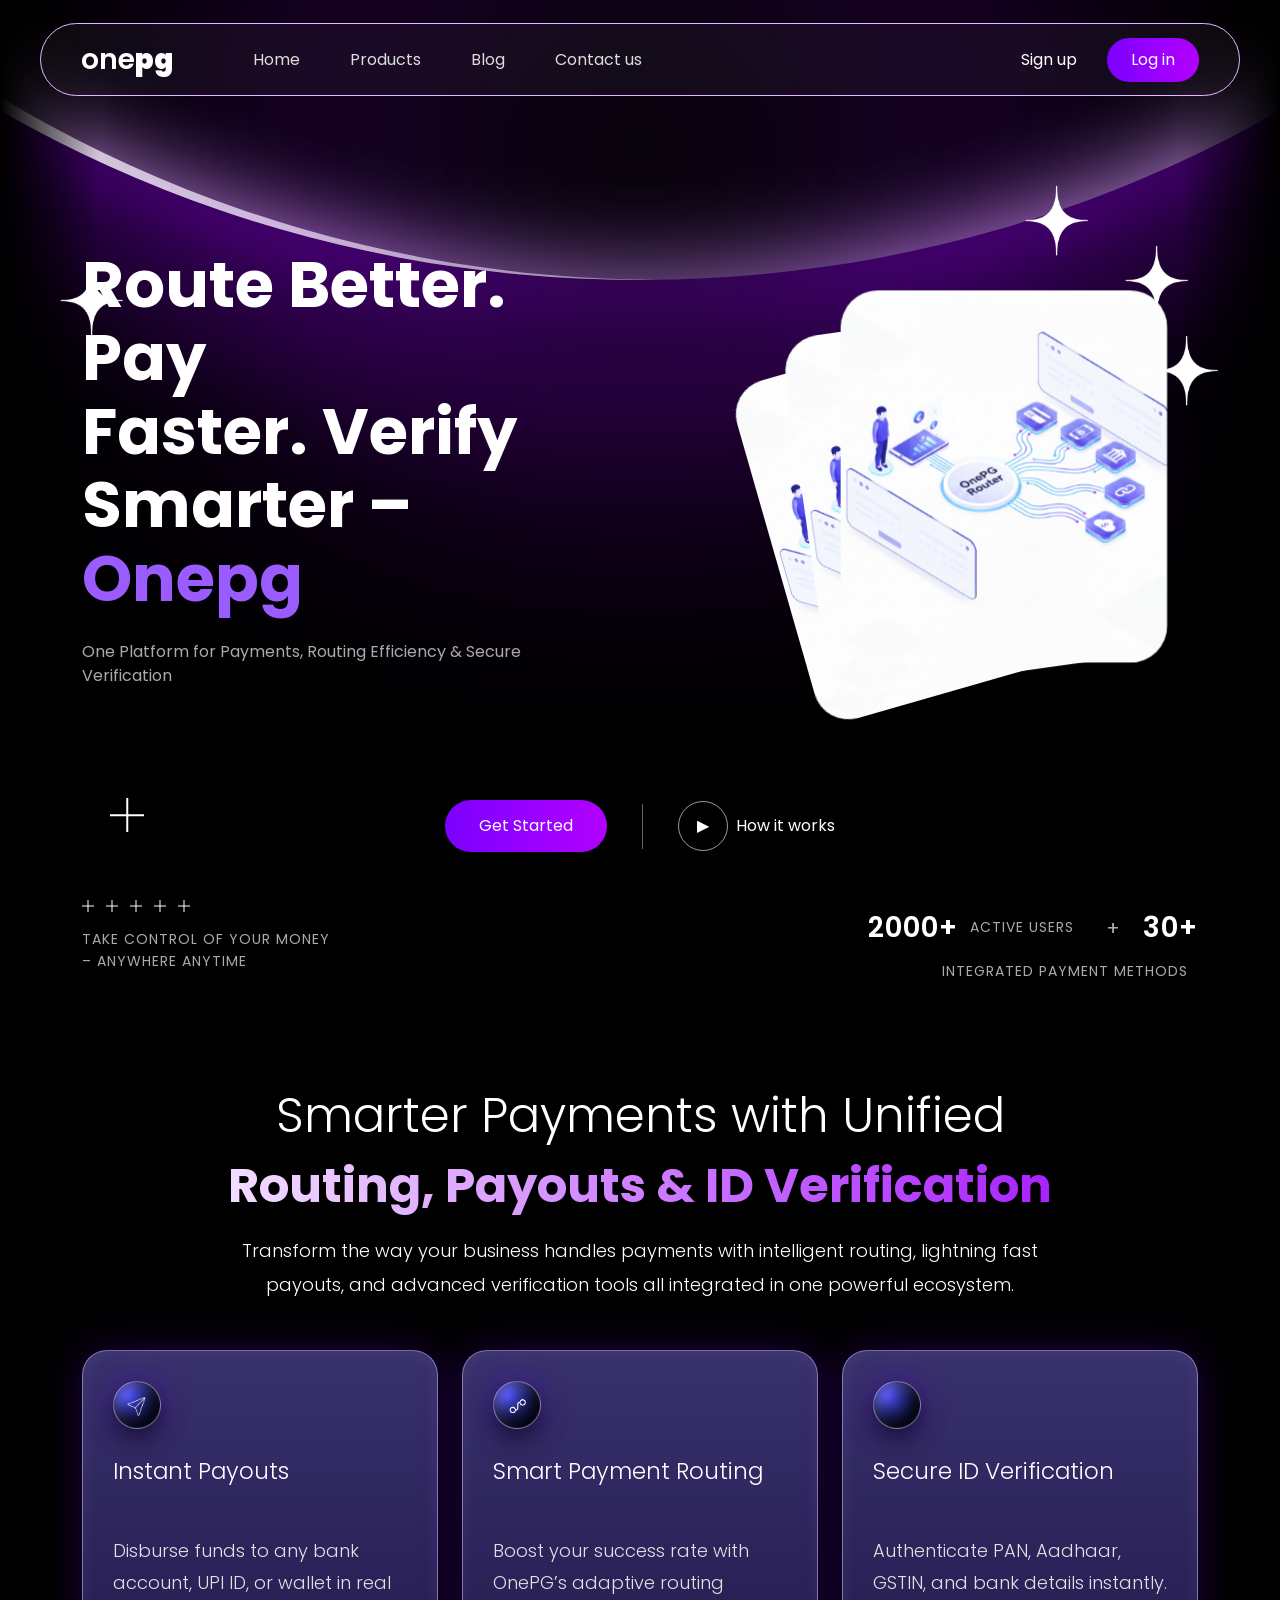
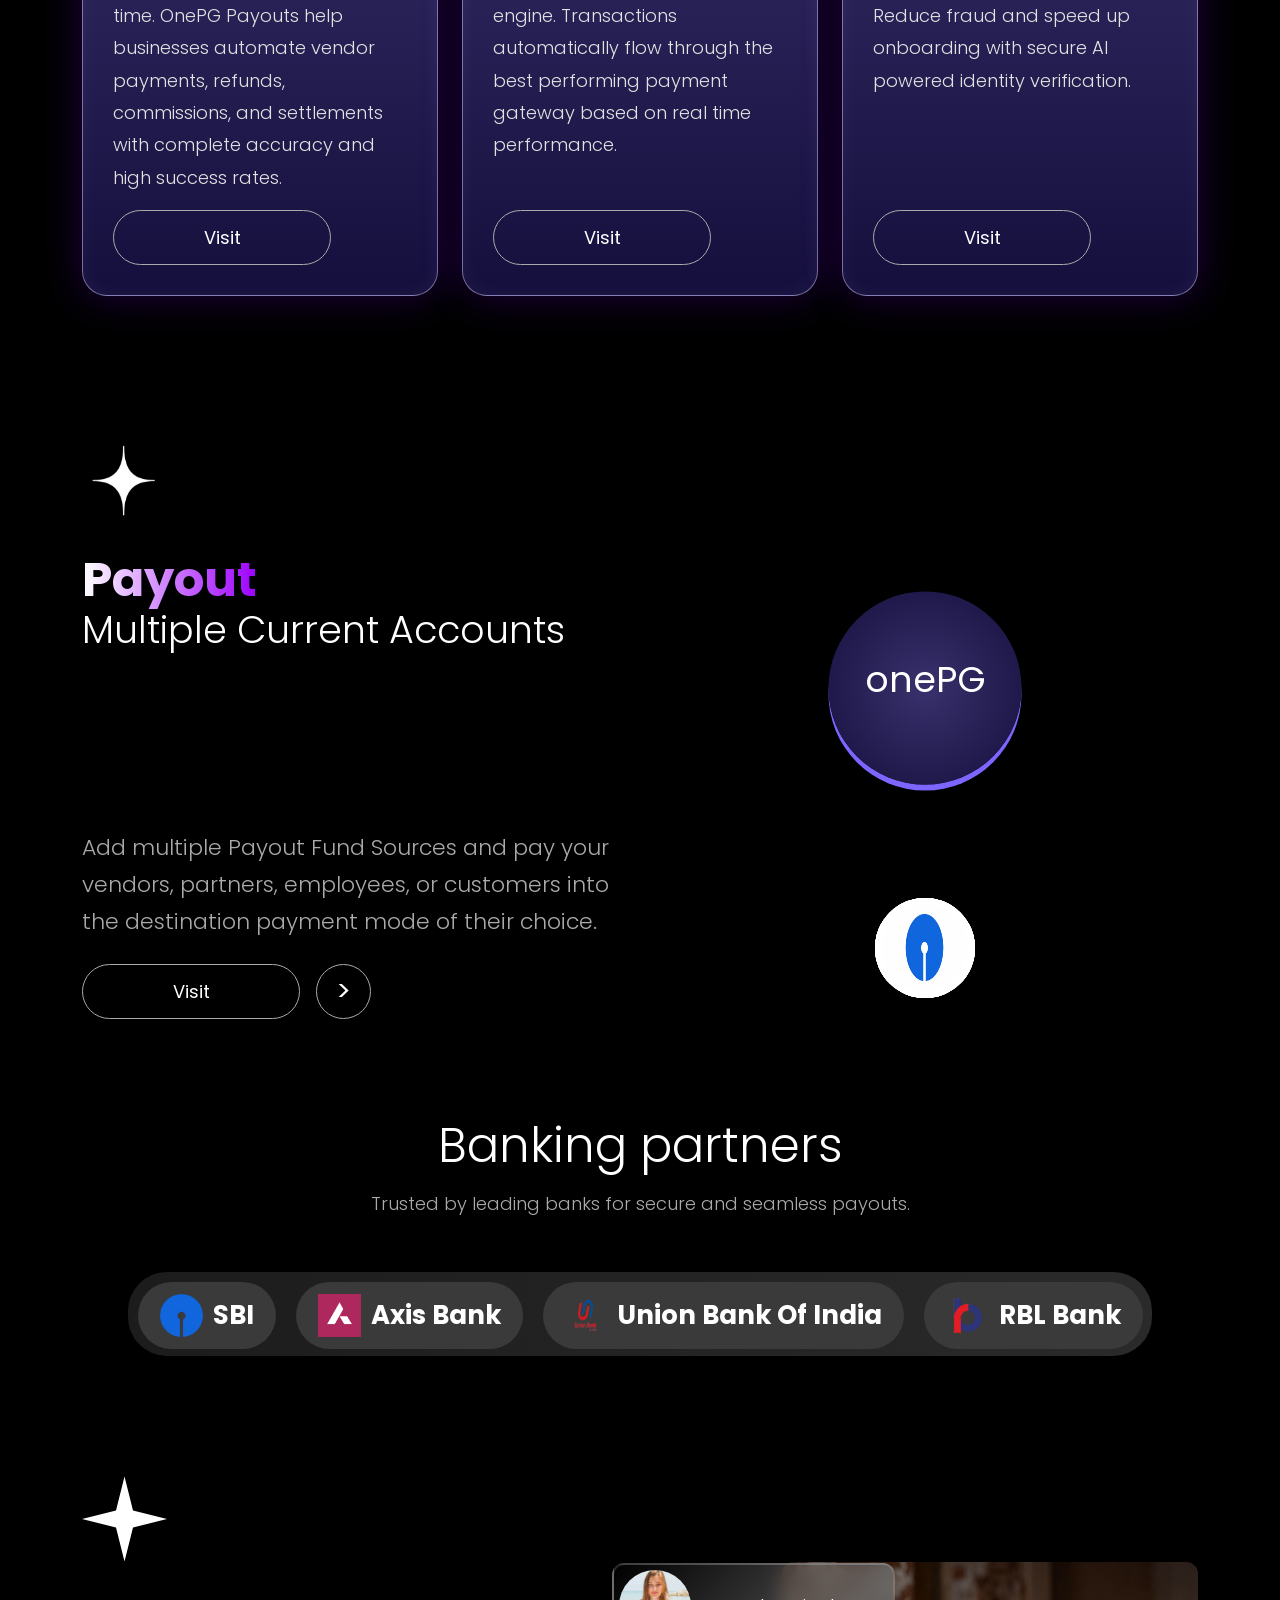
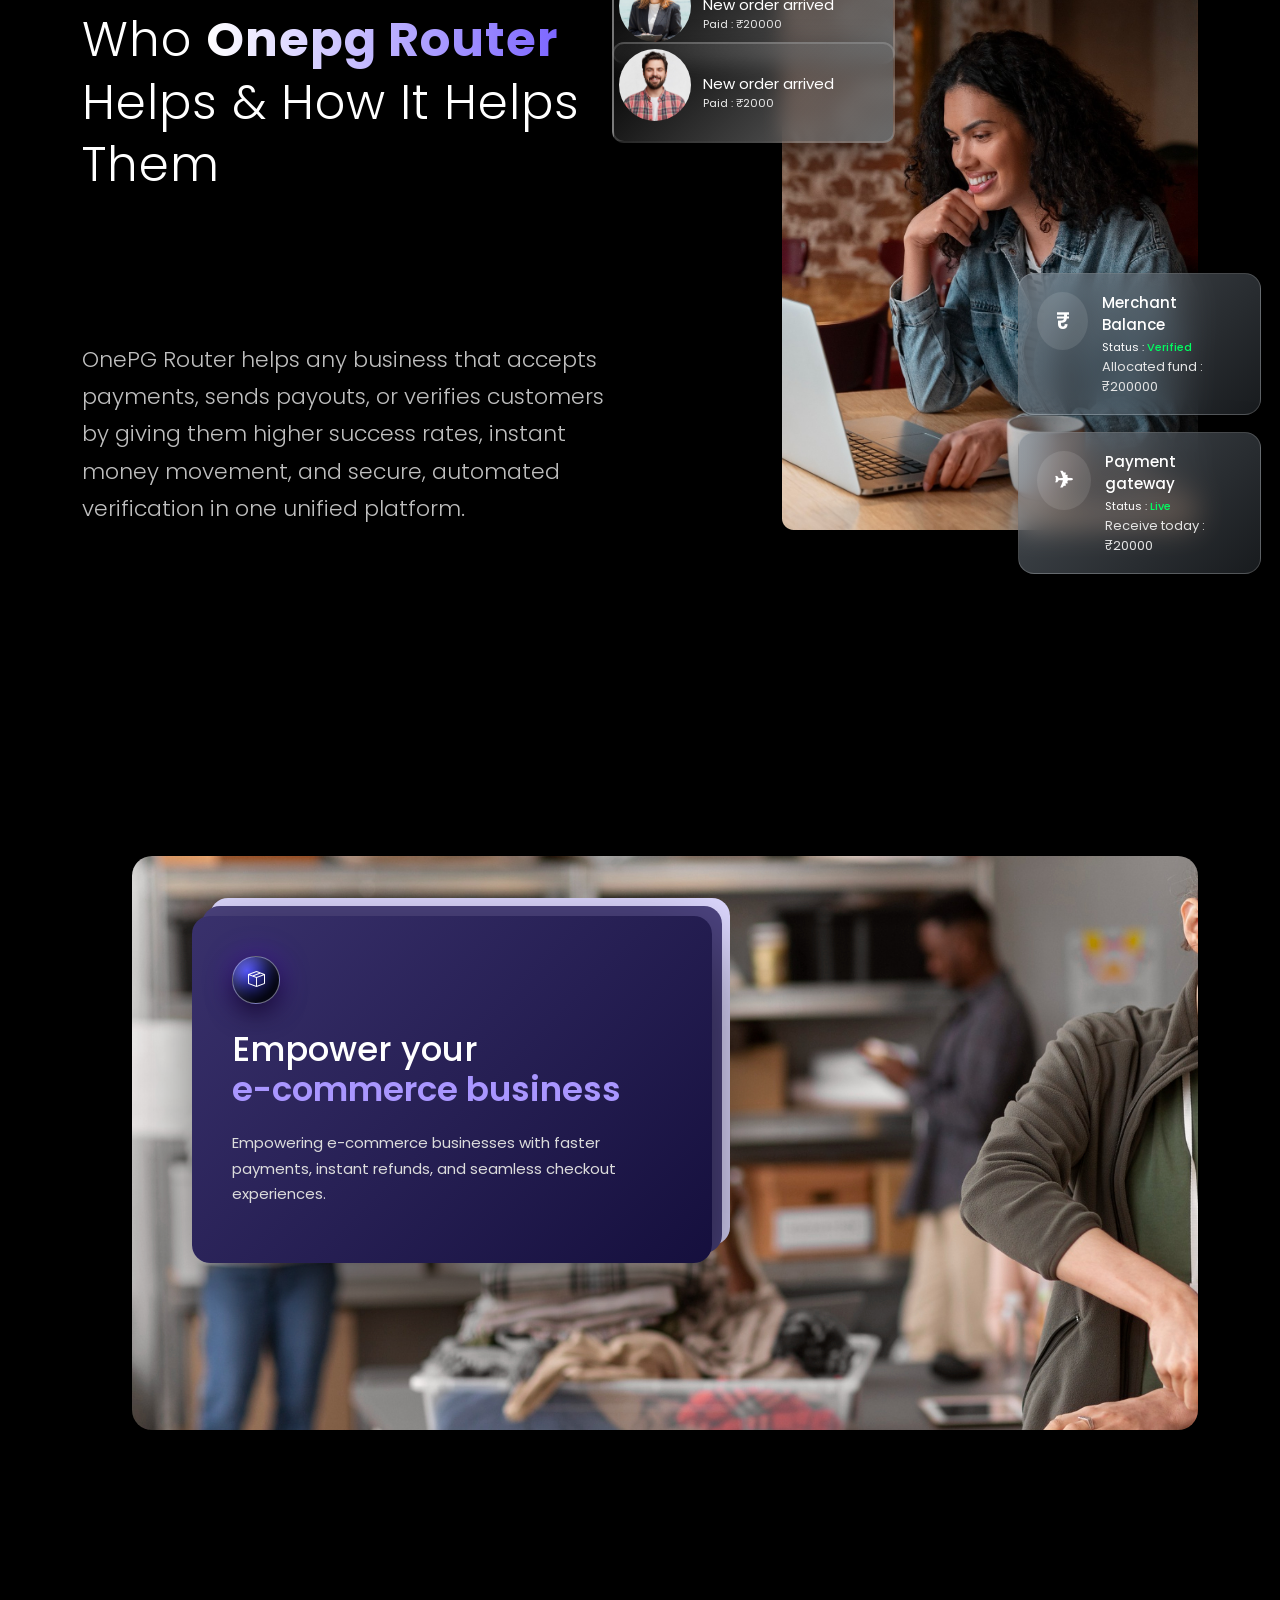
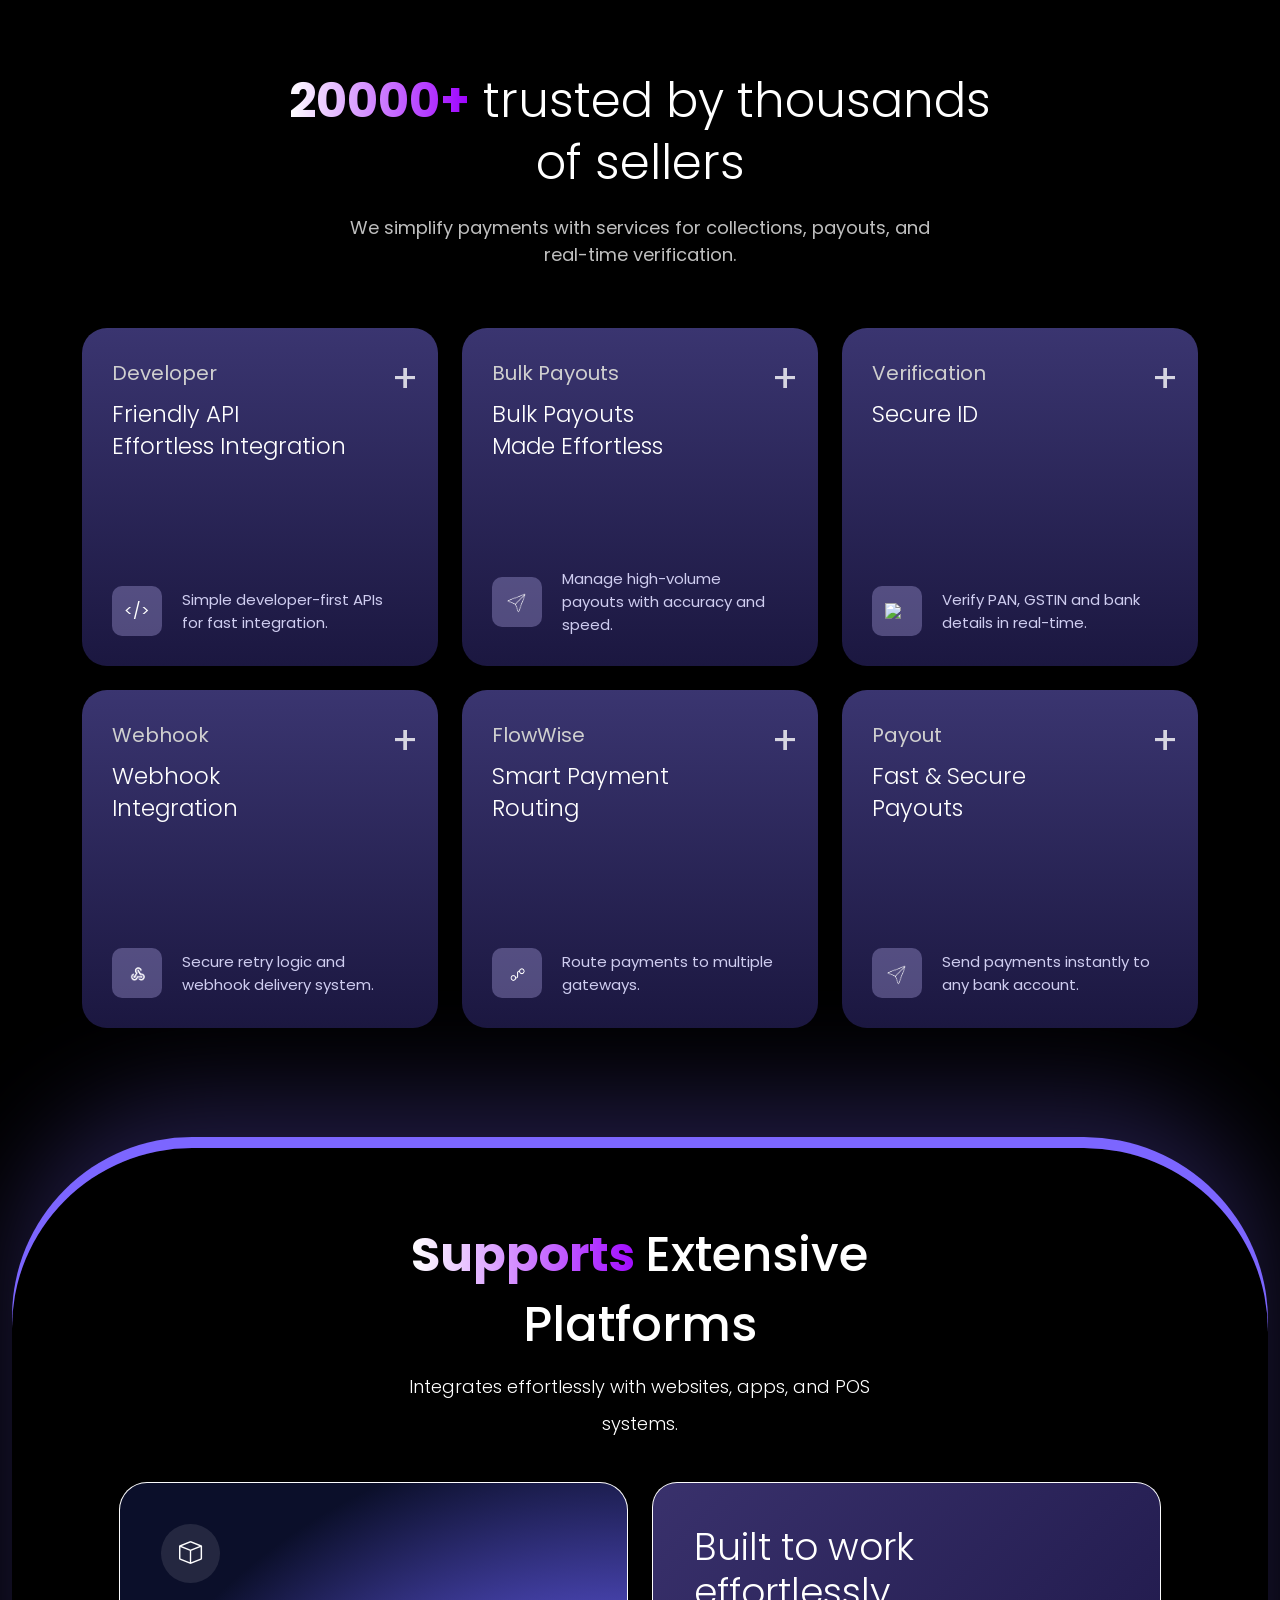
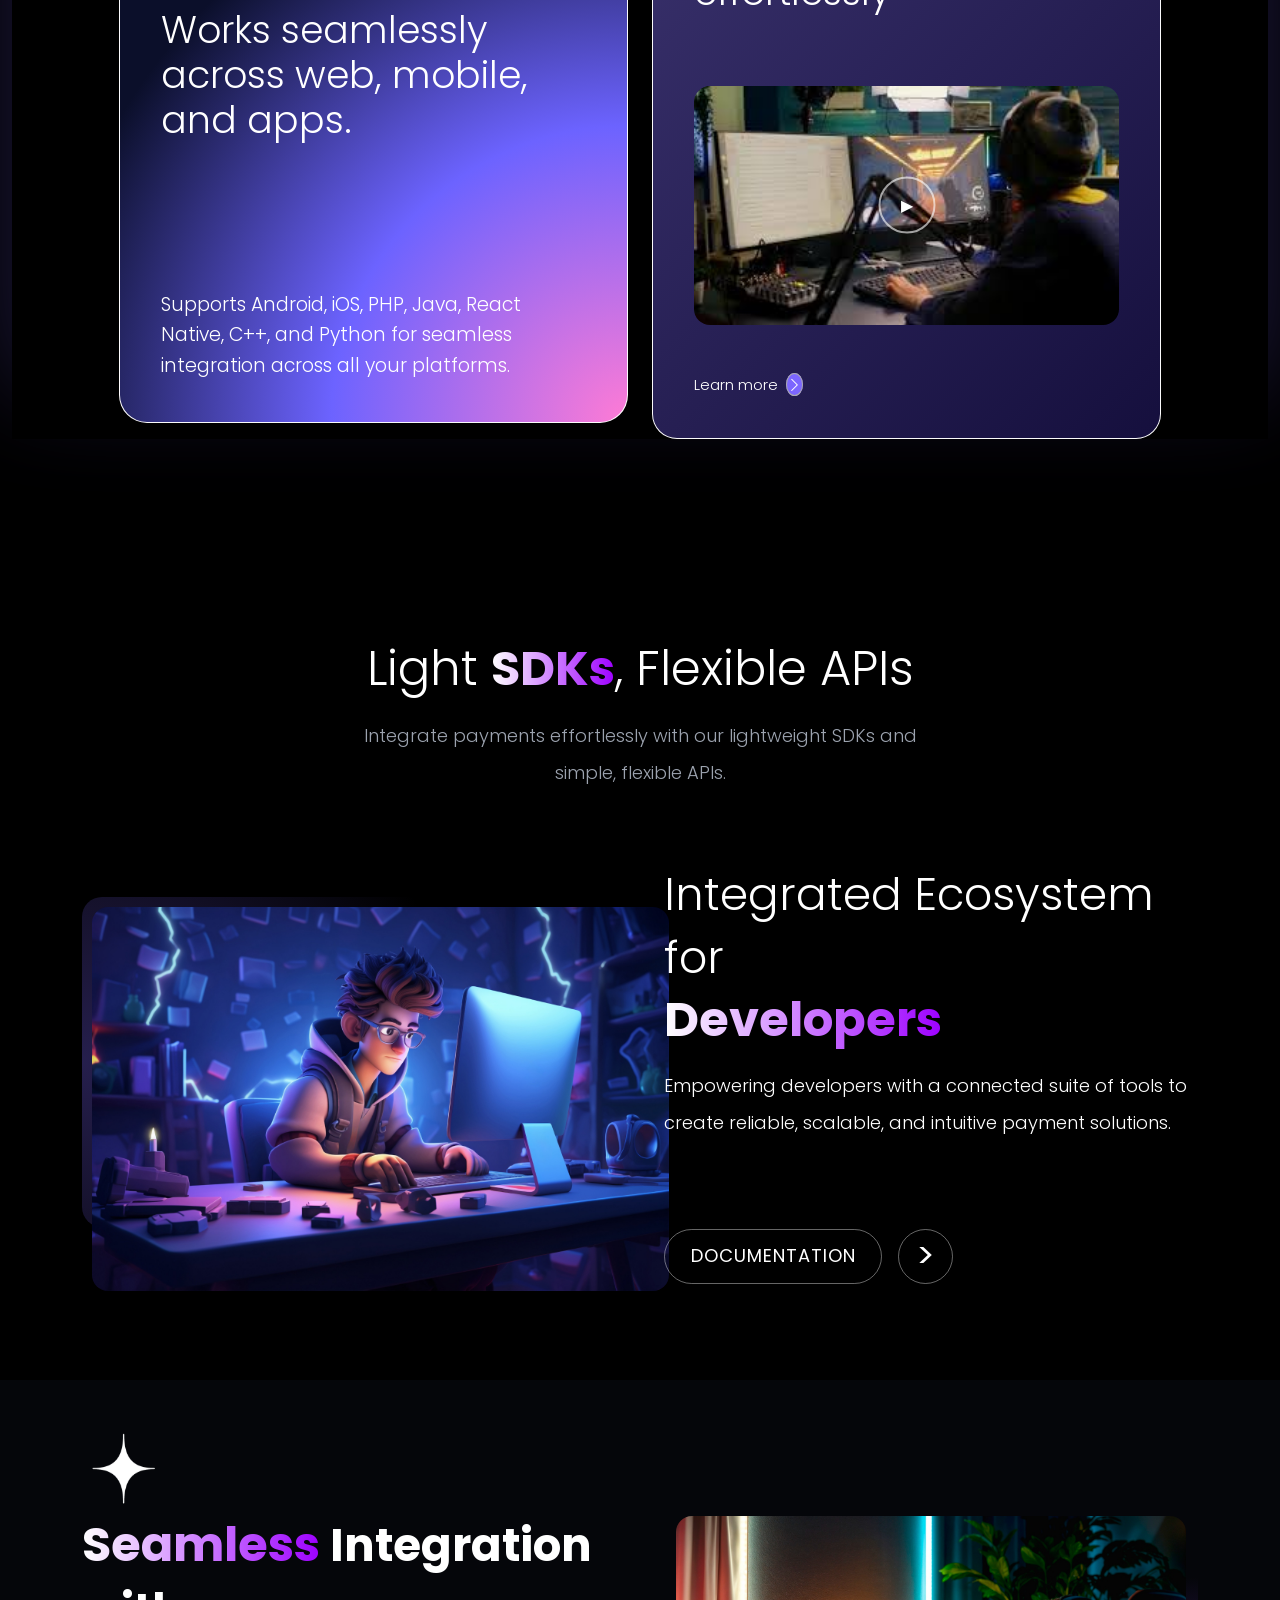
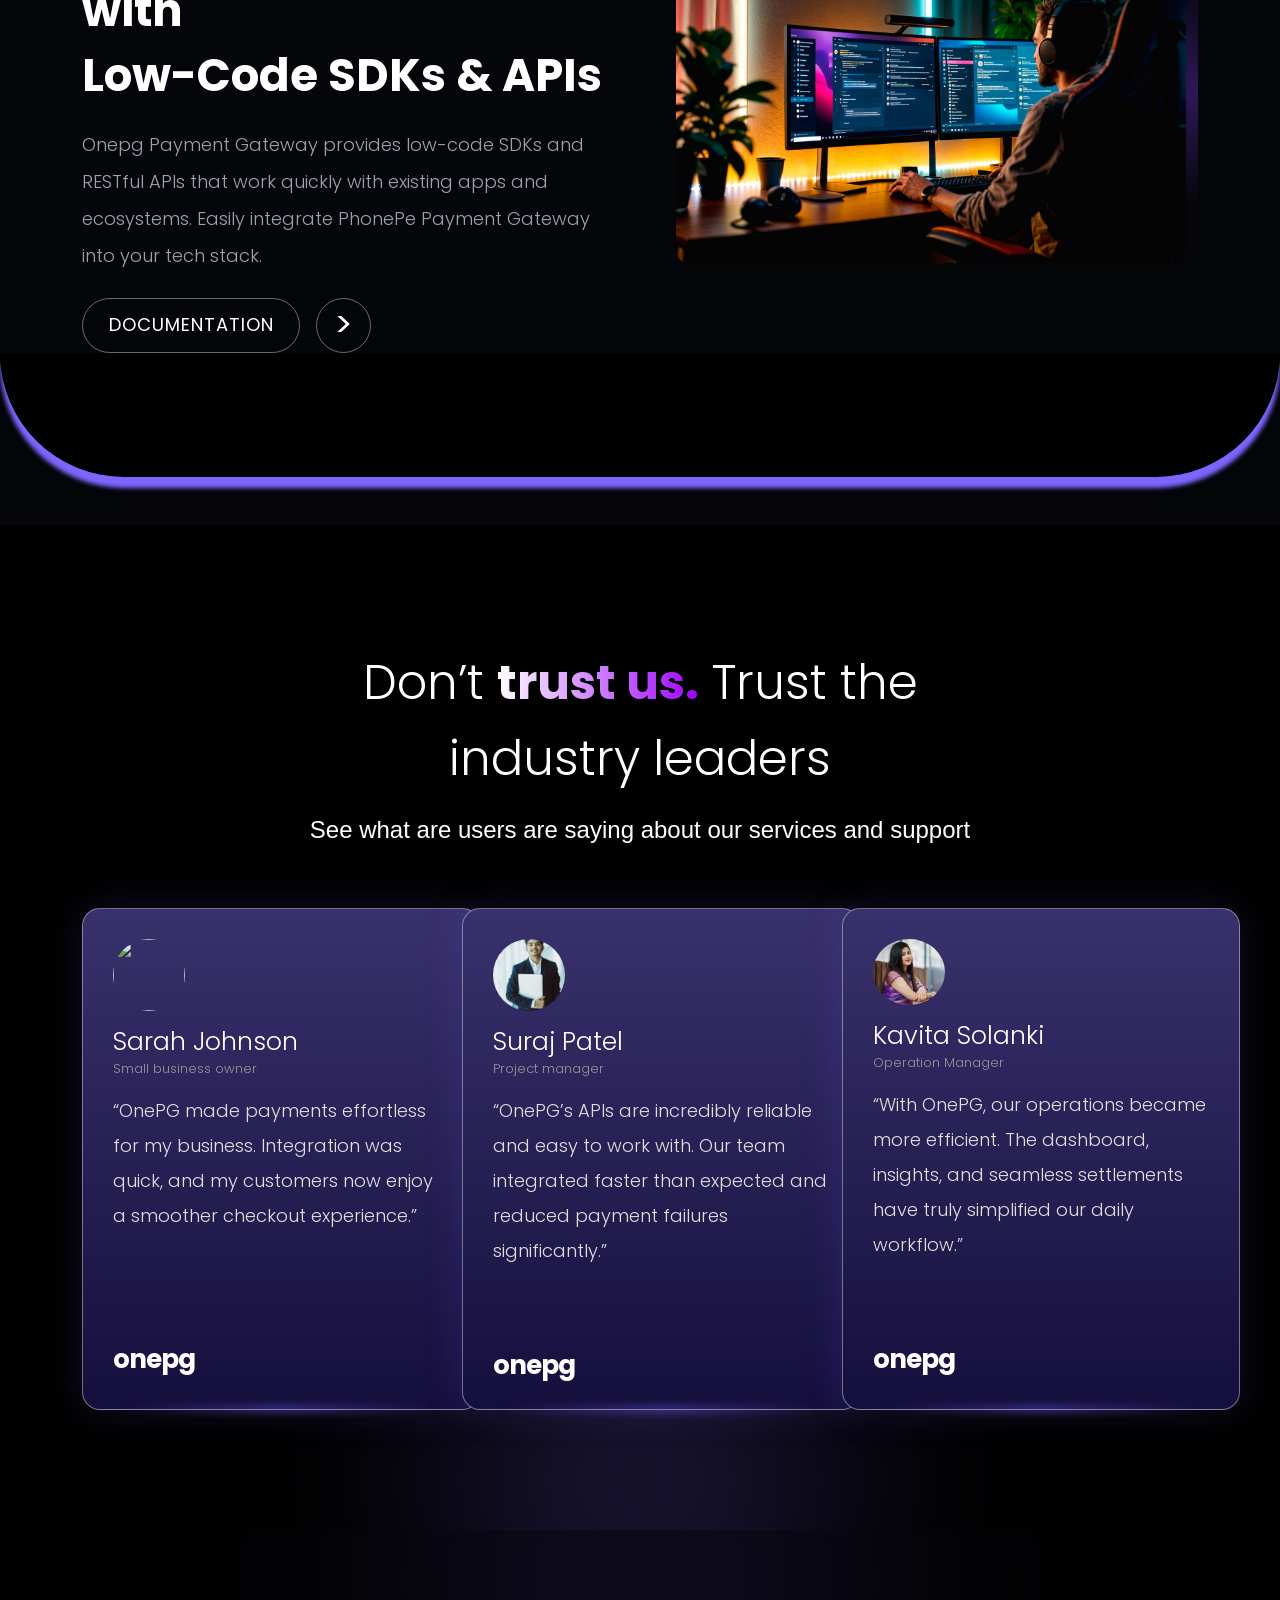
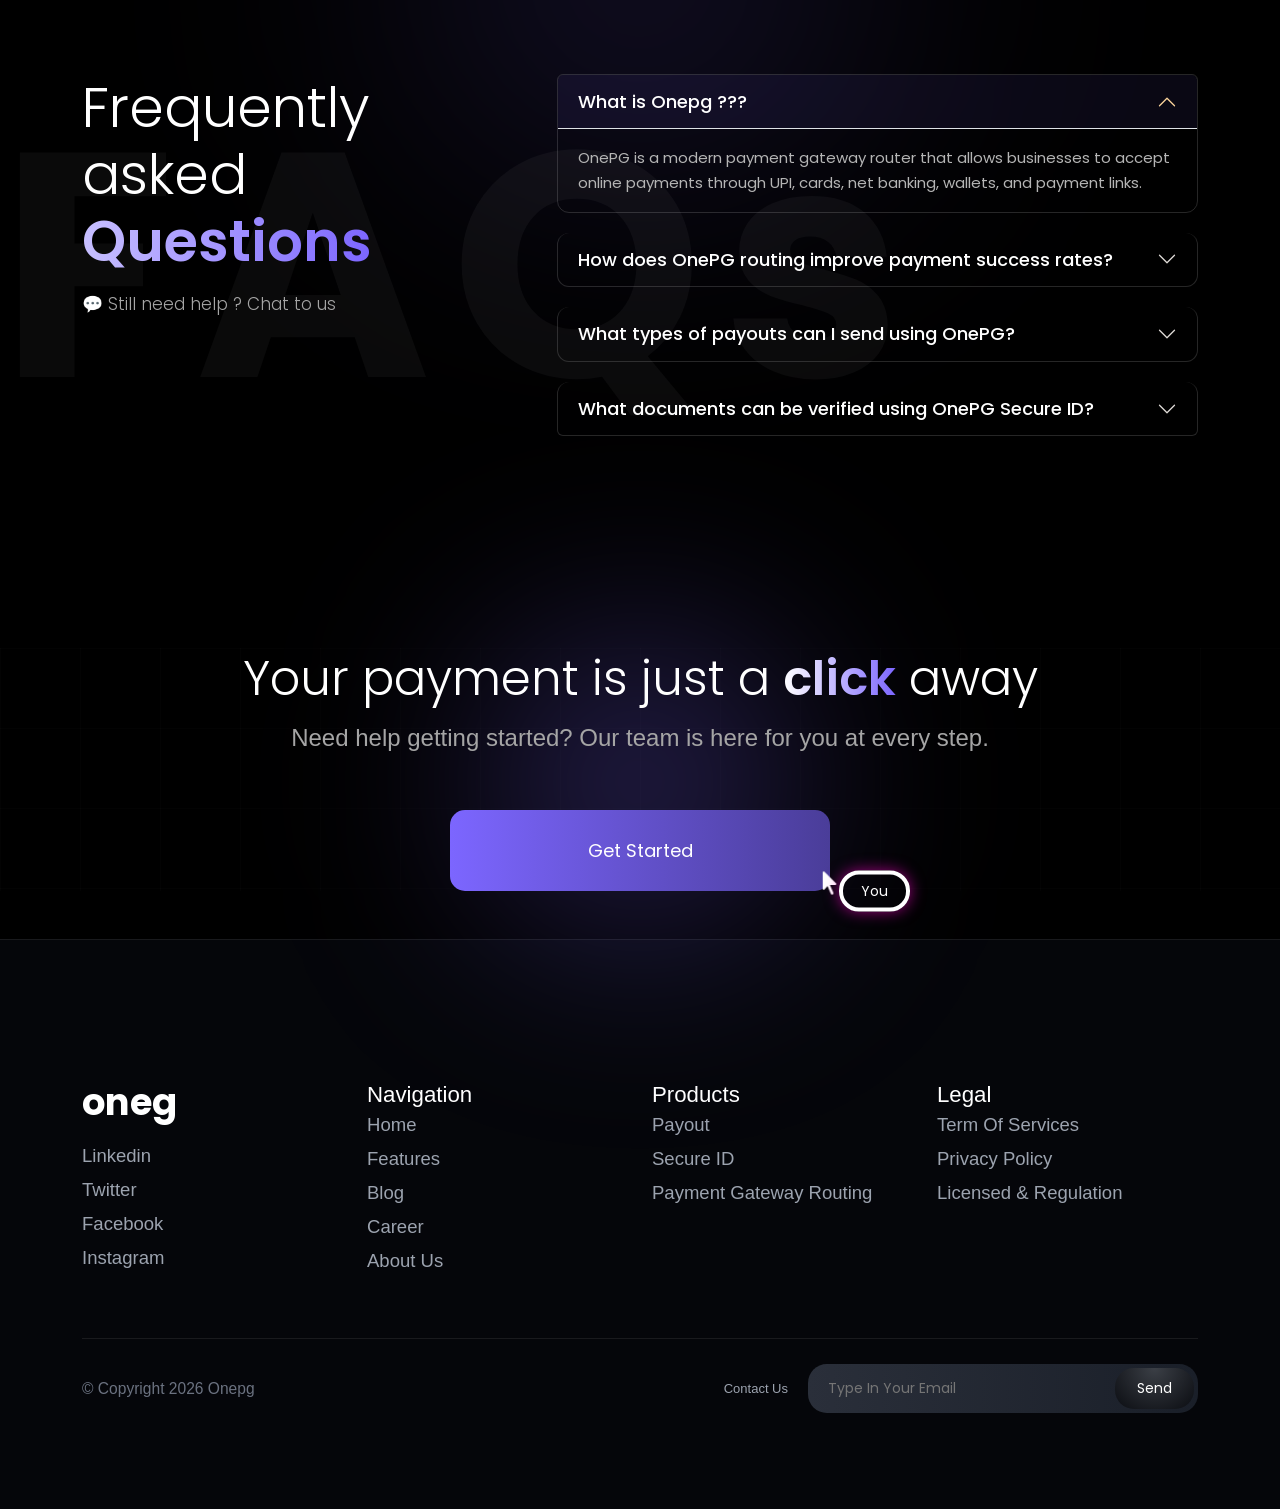
==== index.html @ 2f1354a6 "chbub" ====
<!DOCTYPE html>
<html lang="en">

<head>
    <meta charset="UTF-8">
    <meta name="viewport" content="width=device-width, initial-scale=1.0">
    <title>OnePG</title>
    <link href="https://cdn.jsdelivr.net/npm/bootstrap@5.3.2/dist/css/bootstrap.min.css" rel="stylesheet">
    <link href="https://cdn.jsdelivr.net/npm/bootstrap-icons@1.11.3/font/bootstrap-icons.css" rel="stylesheet">
    <link href="https://fonts.googleapis.com/css2?family=Poppins:wght@400;500;600;700&display=swap" rel="stylesheet">
    <link rel="stylesheet" href="style.css">
</head>

<body>
    <div class="mobile-menu" id="mobileMenu">
        <a href="#">Home</a>
        <a href="#">Products</a>
        <a href="#">Blog</a>
        <a href="#">Contact</a>
    </div>
    <section class="hero">



        <div class="star star-1">
            <img src="star.png" alt=" " class=" star  ">
        </div>

        <div class="star star2">
            <img src="star.png" alt=" " class="star">
        </div>

        <div class="star star3">
            <img src="star.png" alt=" " class="star">
        </div>

        <div class="star star4">
            <img src=" star.png" alt=" " class="star">
        </div>
        <div class="plus-small"></div>
        <div class="ellipse-top"></div>
        <div class="ellipse-glow"></div>
        <div class="header-wrapper">
            <div class="custom-navbar">
                <div class="logo-brand">one<b>pg</b></div>
                <div class="menu-toggle" onclick="toggleMenu()">☰</div>
                <div class="nav-center">
                    <a href="#">Home</a>
                    <a href="#">Products</a>
                    <a href="#">Blog</a>
                    <a href="#">Contact us</a>
                </div>
                <div class="nav-right">
                    <span>Sign up</span>
                    <button class="login-btn">Log in</button>
                </div>
            </div>
        </div>
        <div class="container hero-content">
            <div class="row align-items-center hero-row">
                <div class="col-lg-6 text-col">
                    <h1>
                        Route Better. Pay<br>
                        Faster. Verify<br>
                        Smarter – <span>Onepg</span>
                    </h1>
                    <p>
                        One Platform for Payments, Routing Efficiency & Secure Verification
                    </p>
                </div>
                <div class="col-lg-6 image-col">
                    <div class="image-stack">

                        <img src="hero.png" class="stack-img img1">
                        <img src="hero.png" class="stack-img img2">
                        <img src="hero.png" class="stack-img img3">

                    </div>
                </div>
            </div>
            <br>
            <div class="row">
                <div class="col-12">
                    <div class="hero-buttons">
                        <button class="primary-btn">Get Started</button>
                        <div class="divider-vertical"></div>
                        <div class="d-flex align-items-center gap-2">
                            <div class="play-btn">▶</div>
                            <span>How it works</span>
                        </div>
                    </div>
                </div>
            </div>
        </div>
    </section>
    <section class="money-section py-5">
        <div class="container">
            <div class="row align-items-center">
                <div class="col-lg-6 mb-4 mb-lg-0">
                    <div class="plus-group mb-3">
                        <span></span><span></span><span></span><span></span><span></span>
                    </div>
                    <p class="money-text">
                        TAKE CONTROL OF YOUR MONEY <br>
                        – ANYWHERE ANYTIME
                    </p>
                </div>
                <div class="col-lg-6">
                    <div class="stats-line">
                        <span class="stat-number">2000+</span>
                        <span class="stat-label">ACTIVE USERS</span>
                        <span class="stat-plus">+</span>
                        <span class="stat-number">30+</span>
                        <span class="stat-label">INTEGRATED PAYMENT METHODS</span>
                    </div>
                </div>
            </div>
        </div>
    </section>
    <section class="features-section py-5">

        <div class="container text-center">
    
            <h2 class="feature-title">
                Smarter Payments with Unified
            </h2>
    
            <h2 class="feature-title gradient-text mb-3">
                Routing, Payouts & ID Verification
            </h2>
    
            <p class="feature-subtitle mx-auto mb-5">
                Transform the way your business handles payments with intelligent routing,
                lightning fast payouts, and advanced verification tools all integrated
                in one powerful ecosystem.
            </p>
    
    
            <div class="row g-4 d-none d-lg-flex">
    
                <div class="col-lg-4 d-flex justify-content-center">
                    <div class="feature-card">
    
                        <div class="icon-circle mb-3">
                            <img src="send.png" alt="" class="send-icon">
                        </div>
    
                        <h5 class="card-title">Instant Payouts</h5>
    
                        <p class="mt-5 card-dec">
                            Disburse funds to any bank account, UPI ID, or wallet in real time.
                            OnePG Payouts help businesses automate vendor payments, refunds,
                            commissions, and settlements with complete accuracy and high success rates.
                        </p>
    
                        <button class="visit-btn">Visit</button>
    
                    </div>
                </div>
    
    
                <div class="col-lg-4 d-flex justify-content-center">
                    <div class="feature-card">
    
                        <div class="icon-circle mb-3">
                            <img src="glass.png" alt="" class="glass-icon">
                        </div>
    
                        <h5 class="card-title">Smart Payment Routing</h5>
    
                        <p class="mt-5 card-dec">
                            Boost your success rate with OnePG’s adaptive routing engine.
                            Transactions automatically flow through the best performing payment
                            gateway based on real time performance.
                        </p>
    
                        <button class="visit-btn">Visit</button>
    
                    </div>
                </div>
    
    
                <div class="col-lg-4 d-flex justify-content-center">
                    <div class="feature-card">
    
                        <div class="icon-circle mb-3">
                            <img src="key.png" alt="" class="glass-icon">
                        </div>
    
                        <h5 class="card-title">Secure ID Verification</h5>
    
                        <p class="mt-5 card-dec">
                            Authenticate PAN, Aadhaar, GSTIN, and bank details instantly.
                            Reduce fraud and speed up onboarding with secure AI powered identity verification.
                        </p>
    
                        <button class="visit-btn">Visit</button>
    
                    </div>
                </div>
    
            </div>
    
    
            <div id="featureCarousel" class="carousel slide d-lg-none" data-bs-ride="carousel">
    
                <div class="carousel-inner">
    
                    <div class="carousel-item active">
                        <div class="carousel-row">
                            <div class="feature-card mx-auto">
                                <div class="icon-circle mb-3">
                                    <img src="send.png" class="send-icon">
                                </div>
                                <h5 class="card-title">Instant Payouts</h5>
                                <p class="card-dec">
                                    Disburse funds to any bank account, UPI ID, or wallet in real time.
                                </p>
                                <button class="visit-btn">Visit</button>
                            </div>
    
                            <div class="feature-card mx-auto tablet-only">
                                <div class="icon-circle mb-3">
                                    <img src="glass.png" class="glass-icon">
                                </div>
                                <h5 class="card-title">Smart Payment Routing</h5>
                                <p class="card-dec">
                                    Boost success rate with adaptive routing engine.
                                </p>
                                <button class="visit-btn">Visit</button>
                            </div>
                        </div>
                    </div>
    
                    <div class="carousel-item">
                        <div class="carousel-row">
                            <div class="feature-card mx-auto">
                                <div class="icon-circle mb-3">
                                    <img src="key.png" class="glass-icon">
                                </div>
                                <h5 class="card-title">Secure ID Verification</h5>
                                <p class="card-dec">
                                    Authenticate PAN, Aadhaar, GSTIN instantly with AI powered verification.
                                </p>
                                <button class="visit-btn">Visit</button>
                            </div>
                        </div>
                    </div>
    
                </div>
    
                <button class="carousel-control-prev" type="button" data-bs-target="#featureCarousel" data-bs-slide="prev">
                    <span class="carousel-control-prev-icon"></span>
                </button>
    
                <button class="carousel-control-next" type="button" data-bs-target="#featureCarousel" data-bs-slide="next">
                    <span class="carousel-control-next-icon"></span>
                </button>
    
            </div>
    
        </div>
    
    </section>
    <section class="payout-section  ">
        <div class="container py-5">
            <div class="row align-items-center   ">
                <div class="col-lg-6 mb-5 mb-lg-0 py-5">
                    <div class=" mb-4">
                        <img src="star.png" alt="" class="star-payout">
                    </div>
                    <h2 class="payout-title  ">
                        <span class="gradient-text ">Payout</span><br>
                        Multiple Current Accounts
                    </h2>
                    <p class="payout-text ">
                        Add multiple Payout Fund Sources and pay your vendors,
                        partners, employees, or customers into the destination
                        payment mode of their choice.
                    </p>
                    <div class="d-flex align-items-center gap-3 mt-4">
                        <button class="visit-btn">Visit</button>
                        <div class="circle-arrow fs-3"> >
                        </div>
                    </div>
                </div>
                <div class="col-lg-6 mb-5 mb-lg-0 py-5">
                    <div class="orbit-wrapper">
                        <div class="center-logo">
                            <p class="center-title">onePG</p>
                        </div>
                        <div class="orbit">
                            <div class="orbit-item" style="--i:0">
                                <img src="axis.png">
                            </div>
                            <div class="orbit-item" style="--i:1">
                                <img src="hdfc.png">
                            </div>
                            <div class="orbit-item" style="--i:2">
                                <img src="u.png">
                            </div>
                            <div class="orbit-item" style="--i:3">
                                <img src="yes.png">
                            </div>
                            <div class="orbit-item" style="--i:4">
                                <img src="union.png">
                            </div>
                            <div class="orbit-item" style="--i:5">
                                <img src="rbl.png">
                            </div>
                            <div class="orbit-item" style="--i:6">
                                <img src="b.png">
                            </div>
                            <div class="orbit-item" style="--i:7">
                                <img src="sbi.png">
                            </div>
                        </div>
                    </div>
                </div>
            </div>
        </div>
    </section>
    <section class="bank-section  ">
        <div class="container text-center">
            <h2 class="bank-title">Banking partners</h2>
            <p class="bank-subtitle">
                Trusted by leading banks for secure and seamless payouts.
            </p>
        </div>
        <div class="bank-box">
            <div class="bank-track">
                <div class="bank-pill"><img src="SBI2.png"><span>SBI</span></div>
                <div class="bank-pill"><img src="axis.png"><span>Axis Bank</span></div>
                <div class="bank-pill"><img src="union2.png"><span>Union Bank Of India</span></div>
                <div class="bank-pill"><img src="rbl2.png"><span>RBL Bank</span></div>
                <div class="bank-pill"><img src="yes2.png"><span>Yes Bank</span></div>
                <div class="bank-pill"><img src="baroda.png"><span>Bank Of Baroda</span></div>
                <div class="bank-pill"><img src="hdfc2.png"><span>HDFC Bank</span></div>
                <div class="bank-pill"><img src="SBI2.png"><span>SBI</span></div>
                <div class="bank-pill"><img src="axis.png"><span>Axis Bank</span></div>
                <div class="bank-pill"><img src="union2.png"><span>Union Bank Of India</span></div>
                <div class="bank-pill"><img src="rbl2.png"><span>RBL Bank</span></div>
                <div class="bank-pill"><img src="yes2.png"><span>Yes Bank</span></div>
                <div class="bank-pill"><img src="baroda.png"><span>Bank Of Baroda</span></div>
                <div class="bank-pill"><img src="hdfc2.png"><span>HDFC Bank</span></div>
                <div class="bank-pill"><img src="SBI2.png"><span>SBI</span></div>
                <div class="bank-pill"><img src="axis.png"><span>Axis Bank</span></div>
                <div class="bank-pill"><img src="union2.png"><span>Union Bank Of India</span></div>
                <div class="bank-pill"><img src="rbl2.png"><span>RBL Bank</span></div>
                <div class="bank-pill"><img src="yes2.png"><span>Yes Bank</span></div>
                <div class="bank-pill"><img src="baroda.png"><span>Bank Of Baroda</span></div>
                <div class="bank-pill"><img src="hdfc2.png"><span>HDFC Bank</span></div>
                <div class="bank-pill"><img src="axis.png"><span>Axis Bank</span></div>
                <div class="bank-pill"><img src="union2.png"><span>Union Bank Of India</span></div>
                <div class="bank-pill"><img src="rbl2.png"><span>RBL Bank</span></div>
                <div class="bank-pill"><img src="yes2.png"><span>Yes Bank</span></div>
                <div class="bank-pill"><img src="baroda.png"><span>Bank Of Baroda</span></div>
                <div class="bank-pill"><img src="hdfc2.png"><span>HDFC Bank</span></div>
                <div class="bank-pill"><img src="SBI2.png"><span>SBI</span></div>
                <div class="bank-pill"><img src="axis.png"><span>Axis Bank</span></div>
                <div class="bank-pill"><img src="union2.png"><span>Union Bank Of India</span></div>
                <div class="bank-pill"><img src="axis.png"><span>Axis Bank</span></div>
                <div class="bank-pill"><img src="union2.png"><span>Union Bank Of India</span></div>
                <div class="bank-pill"><img src="rbl2.png"><span>RBL Bank</span></div>
                <div class="bank-pill"><img src="yes2.png"><span>Yes Bank</span></div>
                <div class="bank-pill"><img src="baroda.png"><span>Bank Of Baroda</span></div>
                <div class="bank-pill"><img src="hdfc2.png"><span>HDFC Bank</span></div>
                <div class="bank-pill"><img src="SBI2.png"><span>SBI</span></div>
                <div class="bank-pill"><img src="axis.png"><span>Axis Bank</span></div>
                <div class="bank-pill"><img src="union2.png"><span>Union Bank Of India</span></div>
                <div class="bank-pill"><img src="axis.png"><span>Axis Bank</span></div>
                <div class="bank-pill"><img src="union2.png"><span>Union Bank Of India</span></div>
                <div class="bank-pill"><img src="rbl2.png"><span>RBL Bank</span></div>
                <div class="bank-pill"><img src="yes2.png"><span>Yes Bank</span></div>
                <div class="bank-pill"><img src="baroda.png"><span>Bank Of Baroda</span></div>
                <div class="bank-pill"><img src="hdfc2.png"><span>HDFC Bank</span></div>
                <div class="bank-pill"><img src="SBI2.png"><span>SBI</span></div>
                <div class="bank-pill"><img src="axis.png"><span>Axis Bank</span></div>
                <div class="bank-pill"><img src="union2.png"><span>Union Bank Of India</span></div>
                <div class="bank-pill"><img src="axis.png"><span>Axis Bank</span></div>
                <div class="bank-pill"><img src="union2.png"><span>Union Bank Of India</span></div>
                <div class="bank-pill"><img src="rbl2.png"><span>RBL Bank</span></div>
                <div class="bank-pill"><img src="yes2.png"><span>Yes Bank</span></div>
                <div class="bank-pill"><img src="baroda.png"><span>Bank Of Baroda</span></div>
                <div class="bank-pill"><img src="hdfc2.png"><span>HDFC Bank</span></div>
                <div class="bank-pill"><img src="SBI2.png"><span>SBI</span></div>
                <div class="bank-pill"><img src="axis.png"><span>Axis Bank</span></div>
                <div class="bank-pill"><img src="union2.png"><span>Union Bank Of India</span></div>
                <div class="bank-pill"><img src="axis.png"><span>Axis Bank</span></div>
                <div class="bank-pill"><img src="union2.png"><span>Union Bank Of India</span></div>
                <div class="bank-pill"><img src="rbl2.png"><span>RBL Bank</span></div>
                <div class="bank-pill"><img src="yes2.png"><span>Yes Bank</span></div>
                <div class="bank-pill"><img src="baroda.png"><span>Bank Of Baroda</span></div>
                <div class="bank-pill"><img src="hdfc2.png"><span>HDFC Bank</span></div>
                <div class="bank-pill"><img src="SBI2.png"><span>SBI</span></div>
                <div class="bank-pill"><img src="axis.png"><span>Axis Bank</span></div>
                <div class="bank-pill"><img src="union2.png"><span>Union Bank Of India</span></div>
                <div class="bank-pill"><img src="axis.png"><span>Axis Bank</span></div>
                <div class="bank-pill"><img src="union2.png"><span>Union Bank Of India</span></div>
                <div class="bank-pill"><img src="rbl2.png"><span>RBL Bank</span></div>
                <div class="bank-pill"><img src="yes2.png"><span>Yes Bank</span></div>
                <div class="bank-pill"><img src="baroda.png"><span>Bank Of Baroda</span></div>
                <div class="bank-pill"><img src="hdfc2.png"><span>HDFC Bank</span></div>
                <div class="bank-pill"><img src="SBI2.png"><span>SBI</span></div>
                <div class="bank-pill"><img src="axis.png"><span>Axis Bank</span></div>
                <div class="bank-pill"><img src="union2.png"><span>Union Bank Of India</span></div>
                <div class="bank-pill"><img src="axis.png"><span>Axis Bank</span></div>
                <div class="bank-pill"><img src="union2.png"><span>Union Bank Of India</span></div>
                <div class="bank-pill"><img src="rbl2.png"><span>RBL Bank</span></div>
                <div class="bank-pill"><img src="yes2.png"><span>Yes Bank</span></div>
                <div class="bank-pill"><img src="baroda.png"><span>Bank Of Baroda</span></div>
                <div class="bank-pill"><img src="hdfc2.png"><span>HDFC Bank</span></div>
                <div class="bank-pill"><img src="SBI2.png"><span>SBI</span></div>
                <div class="bank-pill"><img src="axis.png"><span>Axis Bank</span></div>
                <div class="bank-pill"><img src="union2.png"><span>Union Bank Of India</span></div>
                <div class="bank-pill"><img src="axis.png"><span>Axis Bank</span></div>
                <div class="bank-pill"><img src="union2.png"><span>Union Bank Of India</span></div>
                <div class="bank-pill"><img src="rbl2.png"><span>RBL Bank</span></div>
                <div class="bank-pill"><img src="yes2.png"><span>Yes Bank</span></div>
                <div class="bank-pill"><img src="baroda.png"><span>Bank Of Baroda</span></div>
                <div class="bank-pill"><img src="hdfc2.png"><span>HDFC Bank</span></div>
                <div class="bank-pill"><img src="SBI2.png"><span>SBI</span></div>
                <div class="bank-pill"><img src="axis.png"><span>Axis Bank</span></div>
                <div class="bank-pill"><img src="union2.png"><span>Union Bank Of India</span></div>
                <div class="bank-pill"><img src="axis.png"><span>Axis Bank</span></div>
                <div class="bank-pill"><img src="union2.png"><span>Union Bank Of India</span></div>
                <div class="bank-pill"><img src="rbl2.png"><span>RBL Bank</span></div>
                <div class="bank-pill"><img src="yes2.png"><span>Yes Bank</span></div>
                <div class="bank-pill"><img src="baroda.png"><span>Bank Of Baroda</span></div>
                <div class="bank-pill"><img src="hdfc2.png"><span>HDFC Bank</span></div>
                <div class="bank-pill"><img src="SBI2.png"><span>SBI</span></div>
                <div class="bank-pill"><img src="axis.png"><span>Axis Bank</span></div>
                <div class="bank-pill"><img src="union2.png"><span>Union Bank Of India</span></div>

            </div>
        </div>
    </section>
    <section class="router-section">
        <div class="container">
            <div class="row align-items-center">
                <div class="col-lg-6 text-white mb-4">
                    <div class="router-star mb-"></div>
                    <h1 class="router-title mb-5 py-5">
                        Who <span>Onepg Router</span> Helps &
                        How It Helps Them
                    </h1>
                    <p class="router-desc py-5">
                        OnePG Router helps any business that accepts payments, sends payouts, or verifies customers by
                        giving them higher success rates, instant money movement, and secure, automated verification in
                        one unified platform.
                    </p>
                </div>
                <div class="col-lg-6">
                    <div class="router-right">
                        <img src="router.png" class="main-img" alt="">

                        <div class="notify-card notify-1">
                            <img src="profile1.png" class="avatar">
                            <div>
                                <div class="notify-title">New order arrived</div>
                                <div class="notify-sub">Paid : ₹20000</div>
                            </div>
                        </div>

                        <div class="notify-card notify-2">
                            <img src="profile2.png" class="avatar">
                            <div>
                                <div class="notify-title">New order arrived</div>
                                <div class="notify-sub">Paid : ₹2000</div>
                            </div>
                        </div>

                        <div class="info-card info-1">
                            <div class="icon-box">₹</div>
                            <div>
                                <div class="info-title">Merchant Balance</div>
                                <div class="status">Status : <span>Verified</span></div>
                                <div class="info-sub">Allocated fund : ₹200000</div>
                            </div>
                        </div>

                        <div class="info-card info-2">
                            <div class="icon-box">✈</div>
                            <div>
                                <div class="info-title">Payment gateway</div>
                                <div class="status">Status : <span>Live</span></div>
                                <div class="info-sub">Receive today : ₹20000</div>
                            </div>
                        </div>

                    </div>
                </div>
            </div>
        </div>
    </section>
    <section class="ecom-section">
        <div class="container">
            <div class="ecom-wrapper">

                <img src="Empower.png" class="ecom-img" alt="">

                <div class="card-stack">

                    <div class="stack-layer layer-1"></div>
                    <div class="stack-layer layer-2"></div>

                    <div class="ecom-card">
                        <div class="icon-circle">
                            <i class="bi bi-box-seam"></i>
                        </div>

                        <h2 class="ecom-title">
                            Empower your <br>
                            <span>e-commerce business</span>
                        </h2>

                        <p class="ecom-text">
                            Empowering e-commerce businesses with faster payments,
                            instant refunds, and seamless checkout experiences.
                        </p>
                    </div>

                </div>

            </div>
        </div>
    </section>
    <section class="feature-section">
        <div class="container text-center">
    
            <h2 class="feature-title">
                <span class="gradient-feature">20000+</span> trusted by thousands <br> of sellers
            </h2>
    
            <p class="feature-sub">
                We simplify payments with services for collections, payouts, and
                real-time verification.
            </p>
    
            <div class="row g-4 desktop-grid">
    
                <div class="col-lg-4 d-flex justify-content-center">
                    <div class="features-card text-start">
                        <div class="plus">+</div>
                        <div class="card-small">Developer</div>
                        <div class="card-title">Friendly API <br> Effortless Integration</div>
                        <div class="icon-text">
                            <div class="card-icon">&lt;/&gt;</div>
                            <div class="card-description">Simple developer-first APIs for fast integration.</div>
                        </div>
                    </div>
                </div>
    
                <div class="col-lg-4 d-flex justify-content-center">
                    <div class="features-card text-start">
                        <div class="plus">+</div>
                        <div class="card-small">Bulk Payouts</div>
                        <div class="card-title">Bulk Payouts <br> Made Effortless</div>
                        <div class="icon-text">
                            <div class="card-icon"><img src="send.png" class="send-icon"></div>
                            <div class="card-description">Manage high-volume payouts with accuracy and speed.</div>
                        </div>
                    </div>
                </div>
    
                <div class="col-lg-4 d-flex justify-content-center">
                    <div class="features-card text-start">
                        <div class="plus">+</div>
                        <div class="card-small">Verification</div>
                        <div class="card-title">Secure ID</div>
                        <div class="icon-text">
                            <div class="card-icon"><img src="key.png" class="send-icon"></div>
                            <div class="card-description">Verify PAN, GSTIN and bank details in real-time.</div>
                        </div>
                    </div>
                </div>
    
                <div class="col-lg-4 d-flex justify-content-center">
                    <div class="features-card text-start">
                        <div class="plus">+</div>
                        <div class="card-small">Webhook</div>
                        <div class="card-title">Webhook <br> Integration</div>
                        <div class="icon-text">
                            <div class="card-icon"><img src="setting.png" class="send-icon"></div>
                            <div class="card-description">Secure retry logic and webhook delivery system.</div>
                        </div>
                    </div>
                </div>
    
                <div class="col-lg-4 d-flex justify-content-center">
                    <div class="features-card text-start">
                        <div class="plus">+</div>
                        <div class="card-small">FlowWise</div>
                        <div class="card-title">Smart Payment <br> Routing</div>
                        <div class="icon-text">
                            <div class="card-icon"><img src="glass.png" class="send-icon"></div>
                            <div class="card-description">Route payments to multiple gateways.</div>
                        </div>
                    </div>
                </div>
    
                <div class="col-lg-4 d-flex justify-content-center">
                    <div class="features-card text-start">
                        <div class="plus">+</div>
                        <div class="card-small">Payout</div>
                        <div class="card-title">Fast & Secure <br> Payouts</div>
                        <div class="icon-text">
                            <div class="card-icon"><img src="send.png" class="send-icon"></div>
                            <div class="card-description">Send payments instantly to any bank account.</div>
                        </div>
                    </div>
                </div>
    
            </div>
    
            <div id="featureCarousel" class="carousel slide mobile-carousel" data-bs-ride="carousel">
    
                <div class="carousel-inner">
    
                    <div class="carousel-item active">
                        <div class="carousel-row">
                            <div class="features-card text-start">
                                <div class="plus">+</div>
                                <div class="card-small">Developer</div>
                                <div class="card-title">Friendly API <br> Effortless Integration</div>
                                <div class="icon-text">
                                    <div class="card-icon">&lt;/&gt;</div>
                                    <div class="card-description">Simple developer-first APIs.</div>
                                </div>
                            </div>
    
                            <div class="features-card text-start tablet-only">
                                <div class="plus">+</div>
                                <div class="card-small">Bulk Payouts</div>
                                <div class="card-title">Bulk Payouts <br> Made Effortless</div>
                                <div class="icon-text">
                                    <div class="card-icon"><img src="send.png" class="send-icon"></div>
                                    <div class="card-description">Manage high-volume payouts easily.</div>
                                </div>
                            </div>
                        </div>
                    </div>
    
                    <div class="carousel-item">
                        <div class="carousel-row">
                            <div class="features-card text-start">
                                <div class="plus">+</div>
                                <div class="card-small">Verification</div>
                                <div class="card-title">Secure ID</div>
                                <div class="icon-text">
                                    <div class="card-icon"><img src="key.png" class="send-icon"></div>
                                    <div class="card-description">Verify documents in real-time.</div>
                                </div>
                            </div>
    
                            <div class="features-card text-start tablet-only">
                                <div class="plus">+</div>
                                <div class="card-small">Webhook</div>
                                <div class="card-title">Webhook Integration</div>
                                <div class="icon-text">
                                    <div class="card-icon"><img src="setting.png" class="send-icon"></div>
                                    <div class="card-description">Secure webhook delivery.</div>
                                </div>
                            </div>
                        </div>
                    </div>
    
                    <div class="carousel-item">
                        <div class="carousel-row">
                            <div class="features-card text-start">
                                <div class="plus">+</div>
                                <div class="card-small">FlowWise</div>
                                <div class="card-title">Smart Payment Routing</div>
                                <div class="icon-text">
                                    <div class="card-icon"><img src="glass.png" class="send-icon"></div>
                                    <div class="card-description">Route payments smartly.</div>
                                </div>
                            </div>
    
                            <div class="features-card text-start tablet-only">
                                <div class="plus">+</div>
                                <div class="card-small">Payout</div>
                                <div class="card-title">Fast & Secure Payouts</div>
                                <div class="icon-text">
                                    <div class="card-icon"><img src="send.png" class="send-icon"></div>
                                    <div class="card-description">Instant bank transfers.</div>
                                </div>
                            </div>
                        </div>
                    </div>
    
                </div>
    
                <button class="carousel-control-prev" type="button" data-bs-target="#featureCarousel" data-bs-slide="prev">
                    <span class="carousel-control-prev-icon"></span>
                </button>
    
                <button class="carousel-control-next" type="button" data-bs-target="#featureCarousel" data-bs-slide="next">
                    <span class="carousel-control-next-icon"></span>
                </button>
    
            </div>
    
        </div>
    </section>

    <section class="support d-flex align-items-end">
        <div class="custom-support mx-auto"></div>

        <div class="container-fluid">

            <div class="custom-support mx-auto">
                <div class="row justify-content-center">

                    <div class="col-lg-5 mt-5 py-4">
                        <div class="text-center">
                            <h2 class="support-title">
                                <span class="gradient-text"> Supports </span> Extensive Platforms
                            </h2>
                            <p class="support-dec">
                                Integrates effortlessly with websites, apps, and POS systems.
                            </p>
                        </div>
                    </div>

                </div>

                <div class="row g-4 justify-content-center">

                    <div class="col-lg-5">
                        <div class="support-card support-gradient">

                            <div class="icon-box mb-4">
                                <i class="bi bi-box"></i>
                            </div>

                            <h3 class="card-heading">
                                Works seamlessly across web, mobile, and apps.
                            </h3>

                            <br><br><br><br><br>

                            <p class="card-text">
                                Supports Android, iOS, PHP, Java, React Native, C++, and Python for
                                seamless integration across all your platforms.
                            </p>

                        </div>
                    </div>

                    <div class="col-lg-5">
                        <div class="support-card2 support-purple2">

                            <h3 class="card-heading2 mb-4">
                                Built to work <br> effortlessly
                            </h3>

                            <br><br>

                            <div class="video-box mb-4">
                                <img src="youtube.png" class="img-fluid rounded-4" alt="video">
                                <div class="play-supportbtn">▶</div>
                            </div>

                            <br>

                            <a href="#" class="learn-more">
                                Learn more
                                <span class="circle-support mx-1">
                                    <i class="bi bi-chevron-right"></i>
                                </span>
                            </a>

                        </div>
                    </div>

                </div>



            </div>

    </section>

    <section class="support py-5 mt-5">
        <div class="container  py-5 mt-5">

            <div class="text-center mb-5">

                <h2 class="sdk-title">

                    Light <span class="gradient-text">SDKs</span>, Flexible APIs
                </h2>
                <p class="sdk-subtitle">
                    Integrate payments effortlessly with our lightweight SDKs and <br>
                    simple, flexible APIs.
                </p>
            </div>

            <div class="row align-items-center g-5">

                <div class="col-lg-6">
                    <div class="sdk-image-wrapper">
                        <img src="sdk.jpg" alt="developer" class="img-fluid rounded-4">
                    </div>
                </div>

                <div class="col-lg-6 position-relative">

                    <br>
                    <h3 class="ecosystem-title">
                        <div class="">
                            <!-- <img src="star.png" alt="" class="ecosystems-star"> -->
                        </div>

                        Integrated Ecosystem for <br>
                        <span class="gradient-text">Developers</span>
                    </h3>
                    <p class="ecosystem-text">
                        Empowering developers with a connected suite of tools to create
                        reliable, scalable, and intuitive payment solutions.
                    </p>
                    <br> <br>
                    <div class="d-flex align-items-center gap-3 mt-4  ">

                        <a href="#" class="btn doc-btn ">
                            DOCUMENTATION
                        </a>

                        <a href="#" class="circle-btn">
                            >
                        </a>

                    </div>

                </div>

            </div>

        </div>
    </section>
    <section class="api-section py-5">
        <div class="container ">

            <div class="row align-items-center g-5">

                <div class="col-lg-6 position-relative">


                    <h2 class="api-title">
                        <div class="">
                            <img src="star.png" alt="" class="api-star">
                        </div>


                        <span class="gradient-text">Seamless</span> Integration with <br>
                        Low-Code SDKs & APIs
                    </h2>

                    <p class="api-text">
                        Onepg Payment Gateway provides low-code SDKs and RESTful APIs
                        that work quickly with existing apps and ecosystems. Easily
                        integrate PhonePe Payment Gateway into your tech stack.
                    </p>

                    <div class="d-flex align-items-center gap-3 mt-4">

                        <a href="#" class="btn doc-btn">
                            DOCUMENTATION
                        </a>

                        <a href="#" class="circle-btn">
                            >
                        </a>

                    </div>

                </div>


                <div class="col-lg-6">
                    <div class="api-image-wrapper">

                        <img src="Seamless.jpg" class="img-fluid rounded-4" alt="developer">

                    </div>


                </div>

            </div>


        </div>
        <div class="glow-rectangle"></div>

    </section>
    <section class="testimonial-section">
        <div class="container">
            <div class="testimonial-title">
                <h2>
                    Don’t <span class="gradient-text">trust us.</span> Trust the <br>
                    industry leaders
                </h2>
                <p>See what are users are saying about our services and support</p>
            </div>
            <div class="row g-4 d-none d-lg-flex">
                <div class="col-lg-4">
                    <div class="testimonial-card">
                        <img src="avatar1.jpg" class="avatar">
                        <div class="name">Sarah Johnson</div>
                        <div class="role">Small business owner</div>
                        <div class="review">
                            “OnePG made payments effortless for my business. Integration was quick,
                            and my customers now enjoy a smoother checkout experience.”
                        </div>
                        <br><br><br>
                        <div class="logo">onepg</div>
                    </div>
                </div>
                <div class="col-lg-4">
                    <div class="testimonial-card">
                        <img src="avatar2.jpg" class="avatar">
                        <div class="name">Suraj Patel</div>
                        <div class="role">Project manager</div>
                        <div class="review">
                            “OnePG’s APIs are incredibly reliable and easy to work with.
                            Our team integrated faster than expected and reduced payment failures significantly.”
                        </div>
                        <br><br>
                        <div class="logo">onepg</div>
                    </div>
                </div>
                <div class="col-lg-4">
                    <div class="testimonial-card">
                        <img src="avatar3.jpg" class="avatar">
                        <div class="name">Kavita Solanki</div>
                        <div class="role">Operation Manager</div>
                        <div class="review">
                            “With OnePG, our operations became more efficient. The dashboard,
                            insights, and seamless settlements have truly simplified our daily workflow.”
                        </div>
                        <br><br>
                        <div class="logo">onepg</div>
                    </div>
                </div>
            </div>
            <div id="testimonialCarousel" class="carousel slide d-lg-none" data-bs-ride="carousel">
                <div class="carousel-inner">
                    <div class="carousel-item active">
                        <div class="row g-4">
                            <div class="col-md-6">
                                <div class="testimonial-card">
                                    <img src="avatar1.jpg" class="avatar">
                                    <div class="name">Sarah Johnson</div>
                                    <div class="role">Small business owner</div>
                                    <div class="review">
                                        “OnePG made payments effortless for my business. Integration was quick,
                                        and my customers now enjoy a smoother checkout experience.”
                                    </div>
                                    <div class="logo">onepg</div>
                                </div>
                            </div>
                            <div class="col-md-6 d-none d-md-block">
                                <div class="testimonial-card">
                                    <img src="avatar2.jpg" class="avatar">
                                    <div class="name">Suraj Patel</div>
                                    <div class="role">Project manager</div>
                                    <div class="review">
                                        “OnePG’s APIs are incredibly reliable and easy to work with.”
                                    </div>
                                    <div class="logo">onepg</div>
                                </div>
                            </div>
                        </div>
                    </div>
                    <div class="carousel-item">
                        <div class="row g-4">

                            <div class="col-md-6">
                                <div class="testimonial-card">
                                    <img src="avatar3.jpg" class="avatar">
                                    <div class="name">Kavita Solanki</div>
                                    <div class="role">Operation Manager</div>
                                    <div class="review">
                                        “With OnePG, our operations became more efficient and seamless.”
                                    </div>
                                    <div class="logo">onepg</div>
                                </div>
                            </div>
                        </div>
                    </div>
                </div>
            </div>
        </div>
    </section>
    <section class="faq-section mb-5">

        <div class="faq-bg-text">FAQs</div>

        <div class="container position-relative py-4">

            <div class="row align-items-start">

                <div class="col-lg-5 faq-left">

                    <div class="star"></div>

                    <h2 class="faq-title">
                        Frequently asked <br>
                        <span>Questions</span>
                    </h2>

                    <div class="chat-help">
                        <span>💬</span> Still need help ? Chat to us
                    </div>

                </div>


                <div class="col-lg-7 faq-right">

                    <div class="accordion faq-accordion" id="faqAccordion">

                        <div class="accordion-item faq-item">
                            <h2 class="accordion-header">
                                <button class="accordion-button faq-question" type="button" data-bs-toggle="collapse"
                                    data-bs-target="#faq1">
                                    What is Onepg ???
                                </button>
                            </h2>

                            <div id="faq1" class="accordion-collapse collapse show" data-bs-parent="#faqAccordion">

                                <div class="accordion-body faq-answer">
                                    OnePG is a modern payment gateway router that allows businesses to accept
                                    online payments through UPI, cards, net banking, wallets, and payment links.
                                </div>

                            </div>
                        </div>


                        <div class="accordion-item faq-item">
                            <h2 class="accordion-header">
                                <button class="accordion-button faq-question collapsed" type="button"
                                    data-bs-toggle="collapse" data-bs-target="#faq2">
                                    How does OnePG routing improve payment success rates?
                                </button>
                            </h2>

                            <div id="faq2" class="accordion-collapse collapse" data-bs-parent="#faqAccordion">

                                <div class="accordion-body faq-answer">
                                    Our routing engine evaluates gateway performance in real time and
                                    automatically shifts transactions to the highest-performing gateway,
                                    reducing failures and improving conversions.
                                </div>

                            </div>
                        </div>
                        <div class="accordion-item faq-item">
                            <h2 class="accordion-header">
                                <button class="accordion-button faq-question collapsed" type="button"
                                    data-bs-toggle="collapse" data-bs-target="#faq3">
                                    What types of payouts can I send using OnePG?
                                </button>
                            </h2>
                            <div id="faq3" class="accordion-collapse collapse" data-bs-parent="#faqAccordion">

                                <div class="accordion-body faq-answer">
                                    You can send instant payouts to bank accounts, UPI IDs, cards, and wallets —
                                    suitable for vendor payments, refunds, salaries, partner commissions, and
                                    customer settlements.
                                </div>

                            </div>
                        </div>


                        <div class="accordion-item faq-item">
                            <h2 class="accordion-header">
                                <button class="accordion-button faq-question collapsed" type="button"
                                    data-bs-toggle="collapse" data-bs-target="#faq4">
                                    What documents can be verified using OnePG Secure ID?
                                </button>
                            </h2>

                            <div id="faq4" class="accordion-collapse collapse" data-bs-parent="#faqAccordion">

                                <div class="accordion-body faq-answer">
                                    We support Aadhaar, PAN, GSTIN, bank account verification, and more.
                                    Verification is instant, secure, and compliant with regulatory standards.
                                </div>

                            </div>
                        </div>

                    </div>

                </div>

            </div>

        </div>
    </section>
    <section class="cta-section">

        <div class="cta-glow"></div>

        <div class="container position-relative">

            <h2 class="cta-title">
                Your payment is just a <span class="gradient-text">click</span> away
            </h2>

            <p class="cta-desc">
                Need help getting started? Our team is here for you at every step.
            </p>

            <div class="cta-btn-wrapper">

                <button class="cta-btn">
                    Get Started
                </button>

                <img src="carsol.png" class="cursor" alt="cursor">

                <div class="you-badge">You</div>

            </div>

        </div>

    </section>
    <footer class="footer-section py-5 mt-5">
        <div class="container py-5 mt-5">

            <div class="row gy-5">

                <div class="col-lg-3 col-md-6">
                    <h4 class="footer-logo">one<span>g</span></h4>

                    <ul class="footer-links mt-4">
                        <li><a href="#">Linkedin</a></li>
                        <li><a href="#">Twitter</a></li>
                        <li><a href="#">Facebook</a></li>
                        <li><a href="#">Instagram</a></li>
                    </ul>
                </div>

                <div class="col-lg-3 col-md-6">
                    <h5 class="footer-title">Navigation</h5>

                    <ul class="footer-links">
                        <li><a href="#">Home</a></li>
                        <li><a href="#">Features</a></li>
                        <li><a href="#">Blog</a></li>
                        <li><a href="#">Career</a></li>
                        <li><a href="#">About Us</a></li>
                    </ul>
                </div>

                <div class="col-lg-3 col-md-6">
                    <h5 class="footer-title">Products</h5>

                    <ul class="footer-links">
                        <li><a href="#">Payout</a></li>
                        <li><a href="#">Secure ID</a></li>
                        <li><a href="#">Payment Gateway Routing</a></li>
                    </ul>
                </div>

                <div class="col-lg-3 col-md-6">
                    <h5 class="footer-title">Legal</h5>

                    <ul class="footer-links">
                        <li><a href="#">Term Of Services</a></li>
                        <li><a href="#">Privacy Policy</a></li>
                        <li><a href="#">Licensed & Regulation</a></li>
                    </ul>
                </div>

            </div>

            <div class="footer-bottom mt-5">
                <div class="footer-bottom-inner">

                    <div class="copyright">
                        © Copyright 2026 Onepg
                    </div>

                    <div class="contact-area">
                        <div class="contact-text">Contact Us</div>

                        <div class="email-box">
                            <input type="email" placeholder="Type In Your Email">
                            <button>Send</button>
                        </div>
                    </div>

                </div>
            </div>

        </div>
    </footer>
    <script>

        const stack = document.querySelector(".image-stack");
        let cards = Array.from(document.querySelectorAll(".stack-img"));

        let isDown = false;
        let startX = 0;
        let currentX = 0;
        let velocity = 0;
        let lastX = 0;
        let raf;

        function setTransforms(x = 0) {

            const spread = x * 0.45;

            cards[0].style.transform =
                `translate3d(${spread}px,${-spread * 0.15}px,80px)
                 rotateY(${spread * 0.12}deg)
                 rotateZ(${spread * 0.05}deg)`;

            cards[1].style.transform =
                `translate3d(${spread - 40}px,${20 - spread * 0.12}px,40px)
                 rotateY(${spread * 0.08}deg)
                 rotateZ(${spread * 0.08 - 8}deg)`;

            cards[2].style.transform =
                `translate3d(${spread - 80}px,${40 - spread * 0.12}px,0px)
                 rotateY(${spread * 0.05}deg)
                 rotateZ(${spread * 0.1 - 16}deg)`;
        }

        function inertia() {

            currentX += velocity;
            velocity *= 0.92;

            setTransforms(currentX);

            if (Math.abs(velocity) > 0.5) {
                raf = requestAnimationFrame(inertia);
            } else {
                snapBack();
            }
        }

        function snapBack() {

            currentX = 0;
            setTransforms(0);

            setTimeout(() => {
                const first = cards.shift();
                cards.push(first);

                cards.forEach((c, i) => c.style.zIndex = 3 - i);
            }, 280);
        }

        stack.addEventListener("mousedown", e => {
            isDown = true;
            startX = e.clientX;
            lastX = e.clientX;
            velocity = 0;
            stack.style.cursor = "grabbing";
        });

        window.addEventListener("mouseup", () => {
            if (!isDown) return;
            isDown = false;
            stack.style.cursor = "grab";
            cancelAnimationFrame(raf);
            inertia();
        });

        window.addEventListener("mousemove", e => {

            const rect = stack.getBoundingClientRect();
            const px = ((e.clientX - rect.left) / rect.width) * 100;
            const py = ((e.clientY - rect.top) / rect.height) * 100;

            stack.style.setProperty("--gx", px + "%");
            stack.style.setProperty("--gy", py + "%");

            if (!isDown) return;

            currentX = e.clientX - startX;
            velocity = e.clientX - lastX;
            lastX = e.clientX;

            currentX = Math.max(-220, Math.min(220, currentX));

            setTransforms(currentX);
        });

        stack.addEventListener("touchstart", e => {
            isDown = true;
            startX = e.touches[0].clientX;
            lastX = startX;
            velocity = 0;
        });

        window.addEventListener("touchend", () => {
            if (!isDown) return;
            isDown = false;
            inertia();
        });

        window.addEventListener("touchmove", e => {
            if (!isDown) return;

            const x = e.touches[0].clientX;

            currentX = x - startX;
            velocity = x - lastX;
            lastX = x;

            currentX = Math.max(-220, Math.min(220, currentX));

            setTransforms(currentX);
        });

        stack.addEventListener("mousemove", e => {

            const rect = stack.getBoundingClientRect();

            const centerX = rect.width / 2;
            const centerY = rect.height / 2;

            const mouseX = e.clientX - rect.left;
            const mouseY = e.clientY - rect.top;

            const rotateY = (mouseX - centerX) / 20;
            const rotateX = (centerY - mouseY) / 20;

            stack.style.transform = `rotateX(${rotateX}deg) rotateY(${rotateY}deg)`;
        });

        stack.addEventListener("mouseleave", () => {
            stack.style.transform = "rotateX(0deg) rotateY(0deg)";
        });

        setTransforms(0);

    </script>
    <script>
        function toggleMenu() {
            document.getElementById("mobileMenu").classList.toggle("active");
        }
    </script>
</body>
<script src="https://cdn.jsdelivr.net/npm/bootstrap@5.3.2/dist/js/bootstrap.bundle.min.js"></script>

</html>
---- style.css ----
body {

    font-family: 'Poppins', sans-serif;
    background: #000;
    color: white;
}

.hero {
    position: relative;
    overflow: hidden;
}

.mobile-menu {
    position: fixed;
    top: 0;
    left: -260px;
    width: 260px;
    height: 150vh;
    background: #0b0b0b;
    padding: 40px 25px;
    transition: .4s;
    z-index: 999;
}

.mobile-menu.active {
    left: 0
}

.mobile-menu a {
    display: block;
    margin: 20px 0;
    color: white;
    text-decoration: none;
    font-size: 18px;
}

.menu-toggle {
    display: none;
    font-size: 26px;
    cursor: pointer;
}

.star {
    position: absolute;
    width: 85px;
    height: 85px;
    z-index: 3;
}

.star svg {
    width: 100%;
    height: 100%
}

.star-1 {
    top: 260px;
    left: 50px
}

.star2 {
    top:180px;
    right: 180px
}

.star3 {
    top: 240px;
    right: 80px
}

.star4 {
    top: 330px;
    right: 50px
}

.plus-small {
    position: absolute;
    width: 34px;
    height: 34px;
    bottom: 20px;
    left: 110px;
    z-index: 3;
}

.plus-small::before,
.plus-small::after {
    content: "";
    position: absolute;
    background: white;
    left: 50%;
    top: 50%;
    transform: translate(-50%, -50%);
}

.plus-small::before {
    width: 1.5px;
    height: 100%
}

.plus-small::after {
    width: 100%;
    height: 1.5px
}

.ellipse-top {
    position: absolute;
    width: 2488px;
    height: 2380px;
    top: -2100px;
    left: 50%;
    transform: translateX(-50%);
    border-radius: 50%;
    background: #000;
    box-shadow:
        0 130px 132px rgba(157, 0, 255, .25),
        0 38px 45px rgba(157, 0, 255, .15),
        0 -2px 95px rgba(255, 255, 255, .58) inset,
        23px 0 0 rgba(255, 255, 255, .74) inset,
        0 5px 90px rgba(157, 0, 255, .5) inset;
}

.ellipse-glow {
    position: absolute;
    width: 1600px;
    height: 900px;
    top: -300px;
    left: 50%;
    transform: translateX(-50%);
    border-radius: 50%;
    background: radial-gradient(circle, rgba(8, 8, 8, .45), rgba(157, 0, 255, .15), transparent 70%);
    filter: blur(80px);
}

.header-wrapper {
    display: flex;
    justify-content: center;
    padding-top: 23px;
    position: relative;
    z-index: 5;
}

.custom-navbar {
    width: 1200px;
    height: 73px;
    display: flex;
    align-items: center;
    justify-content: space-between;
    padding: 0 40px;
    border-radius: 50px;
    background: rgba(255, 255, 255, .04);
    backdrop-filter: blur(80px);
    border: .5px solid #E4B9FF;
}

.logo-brand {
    font-size: 28px;
    font-weight: 600
}

.nav-center {
    display: flex;
    gap: 50px;
    margin-left: -300px;
}

.nav-center a {
    text-decoration: none;
    color: #ddd
}

.nav-right {
    display: flex;
    align-items: center;
    gap: 30px
}

.login-btn {
    padding: 10px 24px;
    border-radius: 30px;
    border: none;
    background: linear-gradient(90deg, #7b00ff, #b300ff);
    color: white;
}

.hero-content {
    margin-top: 120px;
    position: relative;
    z-index: 5;
}

.hero-row {
    min-height: 520px
}

.text-col {
    display: flex;
    flex-direction: column;
    justify-content: center;
}

.hero h1 {
    font-size: 64px;
    font-weight: 700;
    line-height: 1.15;
    margin-bottom: 25px;
}

.hero h1 span {
    color: #9b5cff
}

.hero p {
    color: #aaa;
    max-width: 500px;
}

.hero-buttons {
    display: flex;
    align-items: center;
    justify-content: center;
    gap: 35px;
    margin-top: 40px;
}

.primary-btn {
    background: linear-gradient(90deg, #7b00ff, #b300ff);
    border: none;
    padding: 14px 34px;
    border-radius: 30px;
    color: white;
}

.divider-vertical {
    width: 1px;
    height: 45px;
    background: rgba(255, 255, 255, .4);
}

.play-btn {
    width: 50px;
    height: 50px;
    border-radius: 50%;
    border: 1px solid rgba(255, 255, 255, .6);
    display: flex;
    align-items: center;
    justify-content: center;
}

.image-col {
    display: flex;
    justify-content: flex-end;
    transform: translateX(-40px);
}

.image-stack {
    position: relative;
    width: 308px;
    height: 351px;
    cursor: grab;
    user-select: none;
    perspective: 1400px;
}

.image-stack::before {
    content: "";
    position: absolute;
    inset: -40px;
    background: radial-gradient(circle at var(--gx, 50%) var(--gy, 50%), rgba(157, 0, 255, .35), transparent 60%);
    filter: blur(40px);
    opacity: .7;
    z-index: 0;
    transition: .2s;
}

.stack-img {
    position: absolute;
    width: 100%;
    height: 100%;
    border-radius: 35px;
    object-fit: cover;
    left: 0;
    top: 0;
    transition: transform .35s cubic-bezier(.2, .8, .2, 1);
    transform-style: preserve-3d;
    will-change: transform;
}

.img1 {
    z-index: 3
}

.img2 {
    z-index: 2
}

.img3 {
    z-index: 1
}

@media(max-width:991px) {

    .nav-center,
    .nav-right {
        display: none
    }

    .menu-toggle {
        display: block
    }

    .custom-navbar {
        width: 95%;
        padding: 0 25px;
    }

    .hero h1 {
        font-size: 42px;
        text-align: center;
    }

    .hero p {
        text-align: center;
        margin: auto;
    }

    .text-col {
        align-items: center;
        text-align: center;
    }

    .image-col {
        justify-content: center;
        transform: none;
        margin-top: 40px;
    }

    .image-stack {
        width: 200px;
        height: 250px;
    }
    .star {
         width: 70px;
        height: 70px;
     }
    

    .star-1 {
        top: 165px;
        left: 140px
    }

    .star2 {
        top: 400px;
        right: 260px
    }

    .star3 {
        top: 450px;
        right: 200px
    }

    .star4 {
        top: 520px;
        right: 180px
    }


}

@media(max-width:576px) {

    .hero-content {
        margin-top: 70px
    }

    .hero h1 {
        font-size: 32px
    }

    .image-stack {
        width: 150px;
        height: 200px;
        margin-left: 50px;
    }

    .hero-buttons {
        flex-direction: column;
        gap: 20px;


    }

    .star {
        position: absolute;
        width: 50px !important;
        height: 50px !important;
        z-index: 3;
    }

    .star-1 {
        top: 120px;
        left: 10px
    }

    .star2 {
        top: 380px;
        right: 70px
    }

    .star3 {
        top: 430px;
        right: 10px
    }

    .star4 {
        top: px;
        right: 1px
    }

    .divider-vertical {
        display: none
    }

    .plus-small {
        position: absolute;
        width: 25px;
        height: 25px;
        bottom: 20px;
        left: 40px;
        z-index: 3;
        top: 50%px !important;
    }
}

.money-section {
    background: #000;
    color: white;
    overflow: hidden;
}

.money-text {
    color: #aaa;
    letter-spacing: 1px;
    font-size: 14px;
    line-height: 1.6;
}

.plus-group {
    display: flex;
    gap: 12px;
    flex-wrap: wrap;
}

.plus-group span {
    display: inline-block;
    width: 12px;
    height: 12px;
    position: relative;
}

.plus-group span::before,
.plus-group span::after {
    content: "";
    position: absolute;
    background: white;
    left: 50%;
    top: 50%;
    transform: translate(-50%, -50%);
}

.plus-group span::before {
    width: 1px;
    height: 100%;
}

.plus-group span::after {
    width: 100%;
    height: 1px;
}

.stats-line {
    display: flex;
    align-items: center;
    justify-content: flex-end;
    flex-wrap: wrap;
    gap: 12px;
    font-size: 14px;
    letter-spacing: 1px;
}

.stat-number {
    font-size: 28px;
    font-weight: 600;
    color: white;
}

.stat-label {
    color: #aaa;
    margin-right: 10px;
}

.stat-plus {
    font-size: 20px;
    color: #aaa;
    margin: 0 10px;
}

@media (max-width: 991px) {

    .stats-line {
        justify-content: center;
        text-align: center;
    }

    .money-text {
        text-align: center;
    }

    .plus-group {
        justify-content: center;
    }
}

@media (max-width: 576px) {

    .money-text {
        font-size: 13px;
    }

    .stat-number {
        font-size: 22px;
    }

    .stat-label {
        font-size: 12px;
        margin-right: 6px;
    }

    .stat-plus {
        margin: 0 6px;
    }

    .stats-line {
        flex-direction: column;
        gap: 6px;
    }

    .plus-group span {
        width: 10px;
        height: 10px;
    }
}


.feature-title {
    font-weight: 300;
    font-size: 48px;
    line-height: 1.3;
    font-family: 'Poppins', sans-serif;
}

.gradient-text {
    background: linear-gradient(90deg, #FFFFFF, #9D00FF);
    -webkit-background-clip: text;
    -webkit-text-fill-color: transparent;
    font-weight: 700;
    font-size: 48px;
    line-height: 1.3;
}

.feature-subtitle {
    font-family: 'Poppins', sans-serif;
    max-width: 850px;
    color: #FFFFFF;
    font-weight: 300;
    font-size: 18px;
    line-height: 1.9;
}

.feature-card {
    width: 100%;
    max-width: 430px;
    min-height: 509px;
    padding: 30px;
    border-radius: 25px;
    background: linear-gradient(180deg, #39316C, #150F3D);
    border: 1px solid rgba(214, 207, 255, 0.5);
    box-shadow:
        0 0 40px rgba(123, 0, 255, 0.25),
        inset 0 0 20px rgba(255, 255, 255, 0.05);
    text-align: left;
    display: flex;
    flex-direction: column;
}

.icon-circle {
    width: 80px;
    height: 80px;
    border-radius: 50%;
    background: radial-gradient(circle at 30% 30%, #4a4cf5, #0b0d2a 70%);
    display: flex;
    align-items: center;
    justify-content: center;
    box-shadow:
        inset -8px -10px 18px rgba(0,0,0,0.6),
        inset 6px 6px 12px rgba(255,255,255,0.15),
        0 10px 25px rgba(0,0,0,0.6),
        0 0 30px rgba(98, 0, 255, 0.4);
}

.send-icon {
    width: 28px;
}

.glass-icon {
    width: 28px;
}

.visit-btn {
    width: 218px;
    height: 55px;
    margin-top: auto;
    border-radius: 30px;
    background: transparent;
    border: 1px solid #aaa;
    color: white;
    transition: .3s;
}

.visit-btn:hover {
    border-color: #9b5cff;
    color: #9b5cff;
}

.card-title {
    font-family: 'Poppins', sans-serif;
    font-weight: 300;
    font-size: 24px;
    line-height: 1.3;
    color: #fff;
}

.card-dec {
    font-family: 'Poppins', sans-serif;
    font-weight: 300;
    font-size: 18px;
    line-height: 1.8;
    color: #E2E2E2;
}

.carousel-row {
    display: flex;
    justify-content: center;
    gap: 20px;
}

.tablet-only {
    display: block;
}

@media(max-width:991px) {

    .feature-title {
        font-size: 34px;
    }

    .gradient-text {
        font-size: 34px;
    }

    .feature-subtitle {
        font-size: 16px;
        line-height: 1.7;
        padding: 0 10px;
    }

    .feature-card {
        max-width: 520px;
        min-height: auto;
        text-align: center;
    }

    .card-title {
        font-size: 22px;
    }

    .card-dec {
        font-size: 15px;
        line-height: 1.6;
        text-align: center;
    }

    .icon-circle {
        width: 65px;
        height: 65px;
        margin: auto;
    }

    .visit-btn {
        margin: 25px auto 0;
    }
}

@media(max-width:767px) {

    .carousel-row {
        flex-direction: column;
        align-items: center;
    }

    .tablet-only {
        display: none;
    }
}

@media(max-width:576px) {

    .feature-title {
        font-size: 26px;
    }

    .gradient-text {
        font-size: 26px;
    }

    .feature-subtitle {
        font-size: 14px;
        line-height: 1.6;
    }

    .feature-card {
        max-width: 340px;
        padding: 25px;
        border-radius: 20px;
    }

    .icon-circle {
        width: 55px;
        height: 55px;
    }

    .card-title {
        font-size: 20px;
    }

    .card-dec {
        font-size: 14px;
        line-height: 1.6;
    }

    .visit-btn {
        width: 180px;
        height: 48px;
        font-size: 14px;
    }
}

@media(max-width:380px) {

    .feature-card {
        max-width: 280px;
        padding: 20px;
    }

    .card-title {
        font-size: 18px;
    }

    .card-dec {
        font-size: 13px;
    }

    .icon-circle {
        width: 48px;
        height: 48px;
    }

    .visit-btn {
        width: 160px;
        height: 44px;
        font-size: 13px;
    }
}

.payout-section {
    background: #000;
    color: white;
    position: relative;
}

.star-payout {
    width: 85px;
    height: 85px;
    
}

.payout-title {
    font-size: 38px;
    font-weight: 300;
    line-height: 38px;
    font-family: 'Poppins', sans-serif;
}

.gradient-text {
    background: linear-gradient(90deg, #FFFFFF, #9D00FF);
    -webkit-background-clip: text;
    -webkit-text-fill-color: transparent;
}

.payout-text {
    font-family: 'Poppins', sans-serif;
    font-weight: 300;
    font-size: 22px;
    line-height: 37px;
    color: #aaa;
    margin-top: 180px;
}

.visit-btn {
    padding: 12px 84px;
    border-radius: 30px;
    background: transparent;
    border: 1px solid #aaa;
    color: white;
    font-size: 18px;
}

.circle-arrow {
    width: 55px;
    height: 55px;
    border-radius: 50%;
    border: 1px solid #aaa;
    display: flex;
    align-items: center;
    justify-content: center;
}


.orbit-wrapper {
    position: relative;
    width: 420px;
    height: 420px;
    margin: auto;
}

.center-logo {
    position: absolute;
    width: 193px;
    height: 193px;
    border-radius: 50%;
    background: radial-gradient(circle, #39316C, #150F3D);
    display: flex;
    align-items: center;
    justify-content: center;
    top: 40%;
    left: 50%;
    transform: translate(-50%, -50%);
    box-shadow: 0 6px #7C66FF;
    z-index: 2;
}

.center-title {
    font-size: 36px;
}

.orbit {
    position: absolute;
    width: 100%;
    height: 100%;
    top: 0;
    left: 0;
}

.orbit-item {
    position: absolute;
    width: 100px;
    height: 100px;
    border-radius: 50%;
    background: white;
    display: flex;
    align-items: center;
    justify-content: center;

    top: 90%;
    left: 38%;

    transform-origin: center -190px;

    animation: spin 20s linear infinite;
    animation-delay: calc(-2.5s * var(--i));
}

.orbit-item img {
    width: 85px;
    height: 85px;
    border-radius: 100%;
}

@keyframes spin {
    from {
        transform: rotate(0deg) translate(-50%, -50%);
    }

    to {
        transform: rotate(360deg) translate(-50%, -50%);
    }
}



@media (max-width: 991px) {

    .orbit-wrapper {
        width: 320px;
        height: 320px;
    }

    .center-logo {
        width: 150px;
        height: 150px;
    }

    .center-title {
        font-size: 26px;
    }

    .orbit-item {
        width: 80px;
        height: 80px;
        transform-origin: center -140px;
    }

    .orbit-item img {
        width: 60px;
        height: 60px;
    }

    .payout-text {
        margin-top: 75px;
        text-align: center;
    }

    .payout-title {
        text-align: center;
    }

    .star1 {
        width: 85px;
        height: 85px;
        background: white;
        clip-path: polygon(50% 0%, 60% 40%, 100% 50%, 60% 60%,
                50% 100%, 40% 60%, 0% 50%, 40% 40%);
        bottom: 85%;
    }

}



@media (max-width: 576px) {

    .orbit-wrapper {
        width: 260px;
        height: 260px;
    }

    .center-logo {
        width: 120px;
        height: 120px;
        top: 38%;
    }

    .center-title {
        font-size: 20px;
    }

    .orbit-item {
        width: 60px;
        height: 60px;
        transform-origin: center -110px;
        top: 82%;
        left: 38%;
    }

    .orbit-item img {
        width: 50px;
        height: 50px;
    }

    .payout-title {
        font-size: 30px;
    }

    .payout-text {
        font-size: 16px;
        line-height: 26px;
        margin-top: 40px;
    }

    .visit-btn {
        padding: 10px 40px;
        font-size: 16px;
        margin-left: 10px;
    }

    .circle-arrow {
        width: 45px;
        height: 45px;
        margin-top: 25px !important;
        margin-right: 130px !important;
    }

    .star1 {
        width: 50px;
        height: 50px;
        background: white;
        clip-path: polygon(50% 0%, 60% 40%, 100% 50%, 60% 60%,
                50% 100%, 40% 60%, 0% 50%, 40% 40%);
        bottom: 85%;
        left: 50%;
    }
}



@media (max-width: 360px) {

    .orbit-wrapper {
        width: 220px;
        height: 220px;
    }

    .center-logo {
        width: 100px;
        height: 100px;
    }

    .orbit-item {
        width: 45px;
        height: 45px;
        transform-origin: center -90px;
    }

    .orbit-item img {
        width: 34px;
        height: 34px;
    }

    .circle-arrow {
        width: 45px;
        height: 45px;
        margin-top: 25px !important;
        margin-right: 70px !important;
    }
}

.bank-section {
    background: #000;
    color: white;
    overflow: hidden;
}

.bank-title {
    font-family: 'Poppins', sans-serif;
    font-size: 48px;
    font-style: Light;
    line-height: 61.69px;
    letter-spacing: 0px;
    font-weight: 300;
}

.bank-subtitle {
    color: #aaa;
    margin-bottom: 50px;
    font-weight: 300;
    font-style: Light;
    font-size: 18px;
    line-height: 37.01px;
    letter-spacing: 0px;
}

.bank-box {
    width: 80%;
    max-width: 1107px;
    height: 84.31073760986328px;

    margin: auto;
    overflow: hidden;

    border-radius: 38.89px;
    padding: 10px;
    border: 0.43px;


    background: linear-gradient(90deg, #1c1c1c, #2a2a2a);
}



.bank-box::before,
.bank-box::after {
    content: "";
    position: absolute;
    top: 0;
    width: 100px;
    height: 100%;
    z-index: 2;
    pointer-events: none;
}

.bank-box::before {
    left: 0;
    ;

    background: linear-gradient(to right, #000, transparent);
}

.bank-box::after {
    right: 0;
    background: linear-gradient(to left, #000, transparent);
}



.bank-track {
    display: flex;
    gap: 20px;
    width: max-content;

    animation: scrollBanks 1000s linear infinite;
}

.bank-track:hover {
    animation-play-state: paused;
}

.bank-pill {
    display: flex;
    align-items: center;
    gap: 10px;
    font-weight: 700;
    font-style: Bold;
    font-size: 25.93px;
    line-height: 14.91px;
    letter-spacing: 0px;

    padding: 12px 22px;
    border-radius: 40px;

    background: #3a3a3a;
    white-space: nowrap;
    color: white;
    transition: .10s;
}

.bank-pill:hover {
    background: #4a4a4a;
}

.bank-pill img {
    width: 42.77743148803711px;
    height: 42.77743148803711px;
}

@keyframes scrollBanks {
    0% {
        transform: translateX(0);
    }

    100% {
        transform: translateX(-400%);
    }
}

@media(max-width:768px) {

    .bank-title {
        font-size: 28px;
    }

    .bank-box {
        width: 95%;
        padding: 15px;
    }

    .bank-pill {
        padding: 10px 18px;
        font-size: 17px;
    }

    .bank-pill img {
        width: 30.77743148803711px;
        height: 30.77743148803711px;
    }

}

.router-section {
    padding: 120px 0;
    background: #000;
    overflow: hidden;
}

.router-star {
    width: 85px;
    height: 85px;
    background: white;
    clip-path: polygon(50% 0%, 60% 40%, 100% 50%, 60% 60%,
            50% 100%, 40% 60%, 0% 50%, 40% 40%);
    bottom: 80%;
}

.router-title {
    letter-spacing: 1px;
    font-family: 'Poppins', sans-serif;
    font-size: 48px;
    font-weight: 300;
    line-height: 1.3;
    margin-bottom: 25px;
    color: white;
}

.router-title span {
    background: linear-gradient(90deg, #FFFFFF, #7C66FF);
    -webkit-background-clip: text;
    -webkit-text-fill-color: transparent;
    font-weight: 700;
}

.router-desc {
    color: #bfbfbf;
    font-size: 22px;
    max-width: 600px;
    line-height: 1.7;
    font-weight: 300;
}

.router-right {
    position: relative;
    width: fit-content;
    margin-left: auto;
}

.main-img {
    border-radius: 11.64px;
    width: 416px;
    height: 568.119384765625px;
    position: relative;
    z-index: 1;
    box-shadow: 0 25px 70px rgba(0, 0, 0, 0.6);
}

.notify-card {
    position: absolute;
    z-index: 10;
    display: flex;
    align-items: center;
    gap: 12px;
    padding: 5px 5px;
    border-radius: 12px;
    color: #fff;
    width: 283px;
    background: linear-gradient(135deg, #FFFFFF00, #686868);
    backdrop-filter: blur(10px);
    border: 2px solid rgba(255, 255, 255, 0.15);
    box-shadow: 0 10px 30px rgba(0, 0, 0, 0.4);
}

.notify-1 {
    top: 1px;
    left: -170px;
}

.notify-2 {
    top: 80px;
    left: -170px;
}

.avatar {
    width: 54px;
    height: 54px;
    border-radius: 50%;
    object-fit: cover;
}

.notify-title {
    font-size: 15px;
    font-weight: 400;
}

.notify-sub {
    font-size: 11px;
    color: #eee;
}

.info-card {
    position: absolute;
    z-index: 10;
    display: flex;
    gap: 14px;
    align-items: flex-start;
    padding: 18px;
    border-radius: 16px;
    color: white;
    width: 243px;
    background: linear-gradient(135deg, rgba(120, 130, 140, 0.6), rgba(40, 45, 50, 0.6));
    backdrop-filter: blur(14px);
    border: 1px solid rgba(255, 255, 255, 0.18);
    box-shadow: 0 10px 35px rgba(0, 0, 0, 0.5);
}

.info-1 {
    bottom: 115px;
    right: -63px;
}

.info-2 {
    top: 470px;
    right: -63px;
}

.icon-box {
    width: 46px;
    height: 46px;
    background: rgba(255, 255, 255, 0.345);
    border-radius: 10px;
    display: flex;
    align-items: center;
    justify-content: center;
    font-weight: 600;
    font-size: 25px;
}

.info-title {
    font-size: 15px;
    font-weight: 500;
}

.status {
    font-size: 11px;
    color: #FFFFFF;
    margin: 2px 0;
}

.status span {
    font-size: 11px;
    color: #00FF61;
    font-weight: 500;
}

.info-sub {
    font-size: 13px;
    color: #e5e5e5;
}

@media (max-width: 1200px) {

    .main-img {
        width: 360px;
        height: auto;
    }

    .notify-card,
    .info-card {
        transform: scale(0.85);
    }

    .notify-1 {
        left: -140px;
    }

    .notify-2 {
        left: -140px;
    }

    .info-1 {
        right: -40px;
    }

    .info-2 {
        right: -40px;
    }
}

@media (max-width: 991px) {

    .router-section {
        padding: 80px 0;
        text-align: center;
    }

    .router-title {
        font-size: 34px;
    }

    .router-desc {
        font-size: 18px;
        margin: auto;
    }

    .router-right {
        margin: 60px auto 0;
    }

    .main-img {
        width: 320px;
    }

    .notify-card,
    .info-card {
        transform: scale(0.8);
    }

    .notify-1 {
        left: -130px;
        top: -7px;
    }

    .notify-2 {
        left: -130px;
        top: 55px;
    }

    .info-1 {
        right: -130px;
        bottom: 80px;
    }

    .info-2 {
        right: -130px;
        margin-top: -150px;
    }
}

@media (max-width: 576px) {

    .router-section {
        padding: 60px 0;
    }

    .router-title {
        font-size: 26px;
        line-height: 1.4;
    }

    .router-desc {
        font-size: 16px;
    }

    .main-img {
        width: 260px;
    }

    .notify-card,
    .info-card {
        transform: scale(0.6);
    }

    .notify-1 {
        left: -85px;
        top: -10px;
    }

    .notify-2 {
        left: -85px;
        top: 40px;
    }

    .info-1 {
        right: -65px;
        bottom: 48px;
    }

    .info-2 {
        right: -65px;
        top: 400px;
    }

    .router-star {
        width: 50px;
        height: 50px;
        bottom: 50%;
    }
}

.ecom-section {
    padding: 120px 0;
}

.ecom-wrapper {
    position: relative;
    border-radius: 20px;
    overflow: hidden;
    margin-left: 50px;
}

.ecom-img {
    width: 1387px;
    height: 574px;
    object-fit: cover;
    border-radius: 13.28px;
}

.card-stack {
    position: absolute;
    top: 60px;
    left: 60px;
    width: 520px;
}

.stack-layer {
    position: absolute;
    width: 100%;
    height: 100%;
    border-radius: 18px;
    transition: 0.8s cubic-bezier(.17,.67,.35,1);
}

.layer-1 {
    background: #DDD8FF;
    top: -18px;
    left: 18px;
}

.layer-2 {
    background: #4D4481;
    top: -10px;
    left: 10px;
}

.ecom-card {
    position: relative;
    padding: 40px;
    border-radius: 18px;
    color: white;
    background: linear-gradient(135deg, #39316C, #150F3D);
    box-shadow: 0 30px 80px rgba(0, 0, 0, 0.6);
    transition: 0.8s cubic-bezier(.17,.67,.35,1);
}

.icon-circle {
    width: 48px;
    height: 48px;
    border-radius: 50%;
    border: 1px solid rgba(255, 255, 255, 0.4);
    display: flex;
    align-items: center;
    justify-content: center;
    margin-bottom: 25px;
}

.ecom-title {
    font-size: 34px;
    font-weight: 500;
    margin-bottom: 20px;
}

.ecom-title span {
    color: #a996ff;
    font-weight: 600;
}

.ecom-text {
    font-size: 15px;
    color: #dcdcdc;
    line-height: 1.7;
    max-width: 420px;
}

.reveal {
    opacity: 0;
    transform: translateY(80px) scale(0.9);
    transition: 1s cubic-bezier(.17,.67,.35,1);
}

.reveal.active {
    opacity: 1;
    transform: translateY(0) scale(1);
}

.reveal.active .layer-1 {
    transform: translate(8px, -8px);
}

.reveal.active .layer-2 {
    transform: translate(4px, -4px);
}

@media (max-width: 1200px) {

    .ecom-wrapper {
        margin-left: 0;
    }

    .ecom-img {
        width: 100%;
        height: 520px;
    }

    .card-stack {
        width: 460px;
        top: 50px;
        left: 40px;
    }

}

@media (max-width: 991px) {

    .ecom-section {
        padding: 80px 0;
    }

    .ecom-img {
        width: 100%;
        height: 420px;
    }

    .card-stack {
        position: relative;
        top: auto;
        left: auto;
        margin: -120px auto 0;
        width: 85%;
    }

    .ecom-card {
        padding: 30px;
    }

    .ecom-title {
        font-size: 26px;
    }

}

@media (max-width: 576px) {

    .ecom-section {
        padding: 60px 0;
    }

    .ecom-img {
        height: 300px;
    }

    .card-stack {
        width: 92%;
        margin: -100px auto 0;
    }

    .ecom-card {
        padding: 24px;
        border-radius: 14px;
    }

    .stack-layer {
        border-radius: 14px;
    }

    .layer-1 {
        top: -14px;
        left: 14px;
    }

    .layer-2 {
        top: -8px;
        left: 8px;
    }

    .ecom-title {
        font-size: 22px;
        line-height: 1.4;
    }

    .ecom-text {
        font-size: 14px;
    }

    .icon-circle {
        width: 40px;
        height: 40px;
        margin-bottom: 18px;
    }

}
.feature-section {
    padding: 120px 0;
}

.feature-title {
    font-family: 'Poppins', sans-serif;
    font-size: 48px;
    color: white;
}

.gradient-feature {
    background: linear-gradient(90deg, #FFFFFF, #9D00FF);
    -webkit-background-clip: text;
    -webkit-text-fill-color: transparent;
    font-weight: 700;
}

.feature-sub {
    color: #bfbfbf;
    max-width: 600px;
    margin: 20px auto 60px;
    font-size: 18px;
}

.features-card {
    position: relative;
    background: linear-gradient(180deg,#3a3570,#1b1740);
    padding: 30px;
    border-radius: 25px;
    color: white;
    width: 360px;
    height: 338px;
    display: flex;
    flex-direction: column;
}

.plus {
    position: absolute;
    top: 20px;
    right: 20px;
    font-size: 40px;
    opacity: 0.8;
}

.card-small {
    color: #cfcfcf;
    font-size: 20px;
}

.card-title {
    font-size: 23px;
    margin-top: 10px;
    line-height: 32px;
}

.icon-text {
    display: flex;
    align-items: center;
    gap: 20px;
    margin-top: auto;
}

.card-icon {
    width: 50px;
    height: 50px;
    border-radius: 10px;
    background: rgba(199, 189, 255, 0.3);
    display: flex;
    align-items: center;
    justify-content: center;
}

.send-icon {
    width: 24px;
}

.card-description {
    color: #cfcdf0;
    font-size: 15px;
    line-height: 23px;
    max-width: 220px;
}

.carousel-control-prev-icon,
.carousel-control-next-icon {
    background-color: #7c66ff;
    border-radius: 50%;
    padding: 18px;
}

.mobile-carousel {
    display: none;
}

.carousel-row {
    display: flex;
    justify-content: center;
    gap: 20px;
}

@media (max-width: 991px) {

    .desktop-grid {
        display: none;
    }

    .mobile-carousel {
        display: block;
    }

    .features-card {
        width: 100%;
        height: auto;
        min-height: 300px;
    }
}

@media (max-width: 767px) {

    .carousel-row {
        flex-direction: column;
        align-items: center;
    }

    .tablet-only {
        display: none;
    }
}
.testimonial-section {
    padding: 120px 0;
    position: relative;
    overflow: hidden;
}

.testimonial-section::before {
    content: "";
    position: absolute;
    bottom: -150px;
    left: 50%;
    transform: translateX(-50%);
    width: 800px;
    height: 400px;
    background: radial-gradient(circle, rgba(124, 102, 255, 0.25), transparent 70%);
    filter: blur(80px);
}

.testimonial-title {
    text-align: center;
    margin-bottom: 60px;
}

.testimonial-title h2 {
    font-family: 'Poppins', sans-serif;
    font-size: 48px;
    font-weight: 300;
    line-height: 76px;
}

.title p,
.testimonial-title p {
    font-family: 'Rubik', sans-serif;
    color: #FFFFFF;
    margin-top: 15px;
    font-weight: 400;
    font-size: 24px;
}

.testimonial-card {
    width: 398px !important;
    height: 502px !important;
    background: linear-gradient(180deg, #39316C, #150F3D);
    border-radius: 18px;
    padding: 30px;
    position: relative;
    border: 1px solid rgba(255, 255, 255, 0.4);
    box-shadow: 0 0 40px rgba(124, 102, 255, 0.15);
    display: flex;
    flex-direction: column;
}

.testimonial-card::after {
    content: "";
    position: absolute;
    bottom: -2px;
    left: 10%;
    width: 80%;
    height: 3px;
    background: linear-gradient(90deg, transparent, #7c66ff, transparent);
    filter: blur(4px);
}

.avatar {
    width: 72px;
    height: 72px;
    border-radius: 50%;
    object-fit: cover;
    margin-bottom: 15px;
}

.name {
    font-family: 'Poppins', sans-serif;
    font-size: 25px;
    font-weight: 300;
    line-height: 32.9px;
}

.role {
    font-weight: 300;
    font-family: 'Poppins', sans-serif;
    font-size: 13px;
    color: #979797;
    margin-bottom: 15px;
}

.review {
    font-family: 'Poppins', sans-serif;
    font-weight: 300;
    font-size: 18px;
    color: #e0e0e0;
    line-height: 35px;
    margin-bottom: 30px;
}

.logo {
    font-family: 'Poppins', sans-serif;
    font-weight: 700;
    color: #FFFFFF;
    letter-spacing: -1px;
    margin-top: auto;
    font-size: 26px;
}

.carousel-control-prev,
.carousel-control-next {
    display: none;
}

@media (max-width:1200px) {

    .testimonial-card {
        width: 100% !important;
        height: auto !important;
    }
}

@media (max-width:991px) {

    .testimonial-section {
        padding: 90px 0;
    }

    .testimonial-title h2 {
        font-size: 36px;
        line-height: 48px;
    }

    .testimonial-title p {
        font-size: 18px;
    }

    .testimonial-card {
        width: 100% !important;
        height: auto !important;
        padding: 26px;
        text-align: center;
    }

    .avatar {
        margin-left: auto;
        margin-right: auto;
    }

    .review {
        font-size: 16px;
        line-height: 28px;
    }

    .logo {
        margin-top: 30px;
    }

    .testimonial-section::before {
        width: 600px;
        height: 300px;
        bottom: -120px;
    }
}

@media (max-width:768px) {

    .testimonial-section {
        padding: 70px 0;
    }

    .testimonial-title h2 {
        font-size: 28px;
        line-height: 38px;
    }

    .testimonial-title p {
        font-size: 15px;
    }

    .testimonial-card {
        padding: 22px;
        border-radius: 16px;
    }

    .name {
        font-size: 20px;
    }

    .review {
        font-size: 14px;
        line-height: 24px;
    }

    .testimonial-section::before {
        width: 500px;
        height: 250px;
        filter: blur(60px);
    }
}

@media (max-width:480px) {

    .testimonial-title h2 {
        font-size: 24px;
        line-height: 32px;
    }

    .testimonial-card {
        padding: 18px;
    }

    .avatar {
        width: 60px;
        height: 60px;
    }

    .name {
        font-size: 18px;
    }

    .review {
        font-size: 13px;
    }
}



.support-wrapper {
    min-height: 100px;
}

.custom-support {
    
    border-radius: 180px 184px 0 0;
    box-shadow:
        0 -11px #7C66FF,
        0 -52px 100px rgba(124, 102, 255, 0.25);
}


.support-title {
    font-family: 'Poppins', sans-serif;
    line-height: 69.65px;
    font-size: 48px;
}

.support-dec {
    font-family: 'Poppins', sans-serif;
    font-weight: 300;
    font-size: 18px;
    line-height: 37.01px;
}


.support-card {
    width: 528px;
    height: 603px;
    border-radius: 28px;
    padding: 41.16px;
    position: relative;
    border: 1px solid rgba(255, 255, 255, 0.982);
}

.support-card2 {
    width: 604px;
    height: 598px;
    border-radius: 25px;
    padding: 41.16px;
    position: relative;
    border: 1px solid rgba(255, 255, 255, 0.982);
}


.support-gradient {
    background: radial-gradient(circle at bottom right,
            #ff7bd5 0%,
            #6c63ff 40%,
            #0b0f2a 80%);
}

.support-purple2 {
    background: linear-gradient(135deg, #39316C, #150F3D);
}


.icon-box {
    width: 58.79px;
    height: 58.79px;
    border-radius: 50%;
    display: flex;
    align-items: center;
    justify-content: center;
    background: rgba(255, 255, 255, 0.1);
    font-size: 23px;
}


.card-heading {
    line-height: 120%;
    color: #FFFFFF;
    font-size: 37.63px;
    font-weight: 300;
}

.card-text {
    font-weight: 300;
    line-height: 160%;
    margin-top: 20px;
    color: #FFFFFF;
    font-size: 19px;
}

.card-heading2 {
    font-family: 'Poppins', sans-serif;
    color: #FFFFFF;
    font-weight: 300;
    font-size: 37.63px;
    line-height: 120%;
}


.video-box {
    position: relative;
}

.video-box img {
    width: 522px;
    height: 267px;
    border-radius: 25px;
}

.play-supportbtn {
    position: absolute;
    top: 50%;
    left: 50%;
    transform: translate(-50%, -50%);
    width: 57px;
    height: 57px;
    border-radius: 50%;
    border: 2px solid rgba(255, 255, 255, .6);
    display: flex;
    align-items: center;
    justify-content: center;
}


.learn-more {
    font-family: 'Poppins', sans-serif;
    color: #FFFFFF;
    text-decoration: none;
    font-size: 15px;
    font-weight: 300;
}

.circle-support {
    width: 20px;
    height: 20px;
    border-radius: 50%;
    border: 1px solid #aaa;
    justify-content: center;
    background-color: #7C66FF;
}

.learn-more:hover {
    color: white;
}



@media (max-width: 1400px) {

    .support-card,
    .support-card2 {
        width: 100%;
        height: auto;
    }

    .video-box img {
        width: 100%;
        height: auto;
    }
}

@media (max-width: 992px) {

    .support-title {
        font-size: 38px;
        line-height: 52px;
    }

    .support-dec {
        font-size: 16px;
        line-height: 28px;
    }

    .support-card,
    .support-card2 {
        padding: 30px;
    }

    .card-heading,
    .card-heading2 {
        font-size: 30px;
    }

    .custom-support {
        height: auto;
        padding-bottom: 40px;
        border-radius: 80px 80px 0 0;
    }
}

@media (max-width: 768px) {

    .support {
        padding-top: 40px;
    }

    .support-title {
        font-size: 28px;
        line-height: 38px;
    }

    .support-dec {
        font-size: 14px;
        line-height: 24px;
        padding: 0 10px;
    }

    .card-heading,
    .card-heading2 {
        font-size: 24px;
    }

    .card-text {
        font-size: 15px;
    }

    .support-card,
    .support-card2 {
        padding: 24px;
        border-radius: 20px;
    }

    .custom-support {
        border-radius: 50px 50px 0 0;
        box-shadow:
            0 -6px 3px #7C66FF,
            0 -20px 50px rgba(124, 102, 255, 0.25);
    }

    .icon-box {
        width: 48px;
        height: 48px;
        font-size: 18px;
    }

    .play-supportbtn {
        width: 45px;
        height: 45px;
    }
}

@media (max-width: 480px) {

    .support-title {
        font-size: 24px;
    }

    .card-heading,
    .card-heading2 {
        font-size: 22px;
    }

    .card-text {
        font-size: 14px;
    }

    .support-card,
    .support-card2 {
        padding: 20px;
    }
}

.sdk-section {


    background: #05060a;
    color: white;
    font-family: 'Poppins', sans-serif;
}


.sdk-title {
    font-weight: 300;
    font-style: Light;
    font-size: 48px;
    line-height: 76px;
    letter-spacing: 0px;
    font-family: 'Poppins', sans-serif;

}

.sdk-subtitle {
    font-family: 'Poppins', sans-serif;

    font-weight: 300;
    font-style: Light;
    font-size: 18px;
    line-height: 37.01px;

    color: #9ca3af;
    margin-top: 10px;
}


.sdk-image-wrapper {
    width: 597px;
    height: 330px;

    border-radius: 20px;
    padding: 10px;
    background: radial-gradient(circle at left,
            #7C66FF4D,
            transparent 60%);
}

.ecosystem-star {
    width: 85px;
    height: 85px;
    background: white;
    clip-path: polygon(50% 0%, 60% 40%, 100% 50%, 60% 60%,
            50% 100%, 40% 60%, 0% 50%, 40% 40%);
    bottom: 80%;
    margin-left: 80% !important;
}

.ecosystem-title {
    font-family: 'Poppins', sans-serif;
    color: #FFFFFF;
    font-weight: 300;
    font-style: Light;
    line-height: 65px;
    font-size: 45px;
    line-height: 1.4;
}

.ecosystem-title span {
    color: #a78bfa;
}

.ecosystem-text {
    font-family: 'Poppins', sans-serif;
    font-weight: 300;
    font-style: Light;
    font-size: 18px;
    line-height: 37.01px;
    color: #FFFFFF;
    margin-top: 15px;
}


.doc-btn {
    width: 218px;
    height: 55;

    border: 1px solid rgba(255, 255, 255, 0.4);
    color: white;
    padding: 12px 26px;
    border-radius: 30px;
    font-size: 18px;
    letter-spacing: 1px;
}

.doc-btn:hover {
    background: white;
    color: black;
}

.circle-btn {
    width: 55px;
    height: 55px;
    border-radius: 50%;
    border: 1px solid rgba(255, 255, 255, 0.4);
    display: flex;
    align-items: center;
    justify-content: center;
    color: white;
    text-decoration: none;
    font-size: 18px;
}

.circle-btn:hover {
    background: white;
    color: black;
}


 .ecosystems-star {
    width: 85px;
    height: 85px;
    margin-left: 500px !important;
     
 }


@media (max-width: 768px) {

    .ecosystem-title {
        font-size: 28px;
    }

    .sdk-title {
        font-size: 30px;
    }

    .star-icon {
        display: none;
    }

    .ecosystem-star {

        bottom: 50%;
        margin-left: -0px !important;
    }

}

@media (max-width: 480px) {

    .sdk-image-wrapper {
        width: 350px !important;
        height: 200px !important;

        border-radius: 20px;
        padding: 10px;
        background: radial-gradient(circle at left,
                #7C66FF4D,
                transparent 60%);
    }

    .ecosystem-star {
        width: 50px;
        height: 50px;

        bottom: 50%;
        margin-left: -0px !important;
    }
}

@media (max-width: 320px) {

    .sdk-image-wrapper {
        width: 300px !important;
        height: 200px !important;

        border-radius: 20px;
        padding: 10px;
        background: radial-gradient(circle at left,
                #7C66FF4D,
                transparent 60%);
    }
}

.api-section {
    background: #05060a;
    color: white;
    font-family: 'Poppins', sans-serif;
}


.api-title {
    font-family: 'Poppins', sans-serif;

    font-size: 45px;
    font-weight: 700;
    line-height: 65px;

}

.api-title span {
    color: #a78bfa;
}


.api-text {
    font-family: 'Poppins', sans-serif;
    font-weight: 300;
    font-style: Light;
    font-size: 18px;
    color: #9ca3af;
    margin-top: 18px;
    max-width: 590px;
    line-height: 37.01px;
    letter-spacing: 0px;
}
.glow-rectangle {
    display: block;
        height: 124px;
    background: #000000;

     border-radius:  0 0 184px 184px;
   

     
    box-shadow:
        0px 11px 4px #7C66FF,
        0px 51px 100px rgba(1, 0, 10, 0.25);
}


.api-image-wrapper {
    border-radius: 20px;
    padding: 12px;
    background: radial-gradient(circle at right,
            rgba(124, 58, 237, 0.35),
            transparent 20%);
}


.doc-btn {
    width: 218px;
    height: 55px;
    border: 1px solid rgba(255, 255, 255, 0.4);
    color: white;
    padding: 12px 26px;
    border-radius: 30px;
    font-size: 18px;
    letter-spacing: 1px;
}

.doc-btn:hover {
    background: white;
    color: black;
}


.circle-btn {
    width: 55px;
    height: 55px;
    border-radius: 50%;
    border: 1px solid rgba(255, 255, 255, 0.4);
    display: flex;
    align-items: center;
    justify-content: center;
    color: white;
    text-decoration: none;
    font-size: 35px;
}

.circle-btn:hover {
    background: white;
    color: black;
}


.star-icon {
    position: absolute;
    left: -40px;
    top: -30px;
    font-size: 40px;
    color: white;
}

.custom-support1 {
    width: 100%;
    max-width: 1600px;
    border-radius: 180px 184px 0 0;
    box-shadow:
        0 -11px #7C66FF,
        0 -52px 100px rgba(124, 102, 255, 0.25);
}

@media (max-width: 768px) {

    .api-title {
        font-size: 28px;
    }

    .star-icon {
        display: none;
    }

}
@media (max-width: 480px) {

    .glow-rectangle {
        border-radius:  0 0 50px 50px ;
        
    }

}


.faq-section {
    padding: 120px 0;
    position: relative;
    overflow: hidden;
}

.faq-section::before {
    content: "";
    position: absolute;
    top: -200px;
    left: 50%;
    transform: translateX(-50%);
    width: 900px;
    height: 500px;
    background: radial-gradient(circle, rgba(124, 102, 255, 0.18), transparent 70%);
    filter: blur(120px);
    z-index: 0;
}

.faq-bg-text {
    position: absolute;
    top: 50%;
    left: 0;
    transform: translateY(-50%);
    font-size: 320px;
    font-weight: 700;
    color: rgba(255, 255, 255, 0.04);
    letter-spacing: 20px;
    white-space: nowrap;
    pointer-events: none;
    user-select: none;
    z-index: 0;
}

.faq-left {
    position: relative;
    z-index: 2;
}

.star {
    font-size: 40px;
    margin-bottom: 20px;
}

.faq-title {
    font-family: 'Poppins', sans-serif;
    line-height: 77px;
    /* letter-spacing: 10px; */
    font-style: Light;
    font-size: 56px;
    font-weight: 300;
    line-height: 1.2;
}

.faq-title span {
    background: linear-gradient(90deg, #c7bfff, #7c66ff);
    -webkit-background-clip: text;
    -webkit-text-fill-color: transparent;
    font-weight: 600;
}

.chat-help {
    font-family: 'Poppins', sans-serif;
    font-weight: 300;
    font-style: Light;
    line-height: 100%;
    margin-top: 20px;
    font-size: 17px;
    color: #a5a5a5;
}

.chat-help span {
    color: #7c66ff;
}

.faq-right {
    position: relative;
    z-index: 2;
}

.faq-item {
    margin-bottom: 20px;
    background: transparent;
    border: 1px solid rgba(255, 255, 255, 0.15);
    border-radius: 12px;
    overflow: hidden;
}

.faq-question {
    font-size: 18px;
    font-weight: 500;
    background: transparent;
    color: #fff;
    box-shadow: none;
}

.faq-question:not(.collapsed) {
    background: rgba(124, 102, 255, 0.08);
    color: #fff;
}

.faq-question:focus {
    box-shadow: none;
}

.faq-answer {
    font-size: 15px;
    color: #b5b5b5;
    line-height: 1.7;
    background: transparent;
}

.accordion-button::after {
    filter: invert(1);
}

.accordion-item {
    background: transparent;
}

@media (max-width:1200px) {
    .faq-bg-text {
        font-size: 240px;
    }
}

@media (max-width:991px) {

    .faq-section {
        padding: 90px 0;
    }

    .faq-title {
        font-size: 36px;
    }

    .faq-bg-text {
        font-size: 180px;
        left: -20px;
    }

    .faq-right {
        margin-top: 40px;
    }
}

@media (max-width:768px) {

    .faq-section {
        padding: 70px 0;
    }

    .faq-title {
        font-size: 30px;
    }

    .faq-question {
        font-size: 16px;
    }

    .faq-answer {
        font-size: 14px;
    }

    .faq-bg-text {
        font-size: 130px;
        left: -10px;
    }
}

@media (max-width:480px) {

    .faq-bg-text {
        font-size: 90px;
    }

    .faq-title {
        font-size: 26px;
    }
}

.cta-section {
    position: relative;
    text-align: center;
}


.cta-section::before {
    content: "";
    position: absolute;
    inset: 0;
    background-image:
        linear-gradient(rgba(255, 255, 255, 0.06) 1px, transparent 1px),
        linear-gradient(90deg, rgba(255, 255, 255, 0.06) 1px, transparent 1px);
    background-size: 80px 80px;
    opacity: 0.25;
}


.cta-glow {
    position: absolute;
    top: 55%;
    left: 50%;
    transform: translate(-50%, -50%);
    width: 520px;
    height: 360px;
    background: radial-gradient(circle, rgba(124, 102, 255, 0.45), transparent 70%);
    filter: blur(100px);
}


.cta-title {
    font-family: 'Poppins', sans-serif;
    line-height: 37px;
    font-size: 48px;
    font-weight: 300;
    margin-bottom: 15px;
}

.cta-title span {
    background: linear-gradient(90deg, #FFFFFF, #7C66FF);
    -webkit-background-clip: text;
    -webkit-text-fill-color: transparent;
    font-weight: 600;
}

.cta-desc {
    font-family: 'Rubik', sans-serif;

    font-weight: 400;
    color: #a5a5a5;
    font-size: 24px;
    line-height: 100%;
    margin-bottom: 60px;
}


.cta-btn-wrapper {
    position: relative;
    display: inline-block;
    z-index: 2;
}

.cta-btn {
width: 380px;
height: 81px;

    border-radius: 15px;
    border: none;
    font-size: 18px;
    color: white;
    background: linear-gradient(90deg, #7C66FF, #4A3D99);
}


.you-badge {
    position: absolute;
    right: -80px;
    top: 100%;
    transform: translateY(-50%);
    padding: 6px 18px;
    border-radius: 20px;
    font-size: 14px;
    background: linear-gradient(90deg, #9D00FF);
    border: 4px solid #FFFFFF;
    box-shadow: 0 0 15px rgba(255, 0, 204, 0.6);
}


.cursor {
    position: absolute;
    right: -14px;
    top: 90%;
    transform: translateY(-50%);
    width: 28.695197780007618px;
    height: 28.972283926325815px;
 }


@media (max-width: 991px) {

    .cta-title {
        font-size: 36px;
    }

    
    

    .you-badge {
        right: -60px;
    }

    .cursor {
        right: 0;
    }
    .you-badge {
        position: absolute;
        top: 110px;
        transform: translateY(-50%);
        padding: 6px 18px;
        border-radius: 20px;
        font-size: 14px;
        background: linear-gradient(90deg, #9D00FF);
        border: 4px solid #FFFFFF;
        box-shadow: 0 0 15px rgba(255, 0, 204, 0.6);
    }
    
.cursor {
    position: absolute;
    top: 80px;
    transform: translateY(-50%);
    width: 24.695197780007618px;
    height: 24.972283926325815px;
 }
}

@media (max-width: 576px) {

    .cta-title {
        font-size: 28px;
    }

    .cta-desc {
        font-size: 14px;
    }

    .cta-glow {
        width: 300px;
        height: 240px;
    }

    .you-badge {
        right: -50px;
        font-size: 12px;
    }
    .cta-btn {
        width: 200px;
        height: 60px;
     }
     .you-badge {
        position: absolute;
        right: -0.1px;
        top: 100px;
        transform: translateY(-50%);
        padding: 6px 18px;
        border-radius: 20px;
        font-size: 14px;
        background: linear-gradient(90deg, #9D00FF);
        border: 4px solid #FFFFFF;
        box-shadow: 0 0 15px rgba(255, 0, 204, 0.6);
    }
    
.cursor {
    position: absolute;
    left: 60%;
    top: 70px;
    transform: translateY(-50%);
    width: 24.695197780007618px;
    height: 24.972283926325815px;
 }

}
.footer-section {
    background: #05060a;
    color: #cbd5e1;
    font-family: 'Poppins', sans-serif;
    border-top: 1px solid rgba(255,255,255,0.08);
}

.footer-logo {
    color: white;
    font-size: 28px;
    font-weight: 600;
}

.footer-logo  {
    font-family: 'Poppins', sans-serif;

    font-weight: 700;
    font-style: Bold;
    font-size: 36.87px;
    line-height: 100%;
    color: white;
}

.footer-title {
    font-family: 'Nunito', sans-serif;

    font-weight: 300;
    font-style: ExtraBold;
    font-size: 22.25px ;
    line-height: 100%;
    color: white;
}

.footer-links {
    list-style: none;
    padding: 0;
}

.footer-links li {
    margin-bottom: 10px;
}

.footer-links a {
    font-family: 'Rubik', sans-serif;

    text-decoration: none;
    color: #9ca3af;
    font-size: 18.54px;
    line-height: 100%;
    transition: 0.3s;
}

.footer-links a:hover {
    color: white;
}

.footer-bottom {
    border-top: 1px solid rgba(255,255,255,0.08);
    padding-top: 25px;
    color: #6b7280;
    font-size: 13px;
}

.footer-bottom-inner {
    display: flex;
    justify-content: space-between;
    align-items: center;
    gap: 30px;
}

.contact-area {
    display: flex;
    align-items: center;
    gap: 20px;
}

.contact-text {
    font-family: 'Rubik', sans-serif;

    color: #9ca3af;
    font-size: 14x;
    white-space: nowrap;
}

.email-box {
    display: flex;
    align-items: center;
    background: linear-gradient(90deg, #2a2f3a, #1a1f29);
    border-radius: 18.91px;
    padding: 4px;
    min-width: 320px;
}

.email-box input {
    border: none;
    background: transparent;
    padding: 10px 16px;
    color: white;
    flex: 1;
    outline: none;
    font-size: 14px;
}

.email-box button {
    border: none;
    background: radial-gradient(circle at top, #3b3f46, #0b0d12);
    color: white;
    padding: 10px 22px;
    border-radius: 18.91px;
    cursor: pointer;
    font-size: 14px;
}

.email-box button:hover {
    opacity: 0.85;
}
.copyright{
    font-family: 'Rubik', sans-serif;
font-weight: 300;
font-style: Light;
font-size: 15.58px;
line-height: 100%;

}
@media (max-width: 1199px) {

    .email-box {
        min-width: 260px;
    }

}

@media (max-width: 991px) {

    .footer-bottom-inner {
        flex-direction: column;
        align-items: flex-start;
        gap: 20px;
    }

    .contact-area {
        width: 100%;
        justify-content: space-between;
    }

    .email-box {
        width: 100%;
        min-width: auto;
    }

}

@media (max-width: 576px) {

    .footer-bottom-inner {
        align-items: stretch;
    }

    .contact-area {
        flex-direction: column;
        align-items: stretch;
        gap: 12px;
    }

    .contact-text {
        font-size: 13px;
    }

    .email-box {
        width: 100%;
    }

    .email-box input {
        font-size: 13px;
        padding: 10px 14px;
    }

    .email-box button {
        font-size: 13px;
        padding: 10px 18px;
    }

}
.api-star{
    width: 85px;
    height: 85px;
    
}
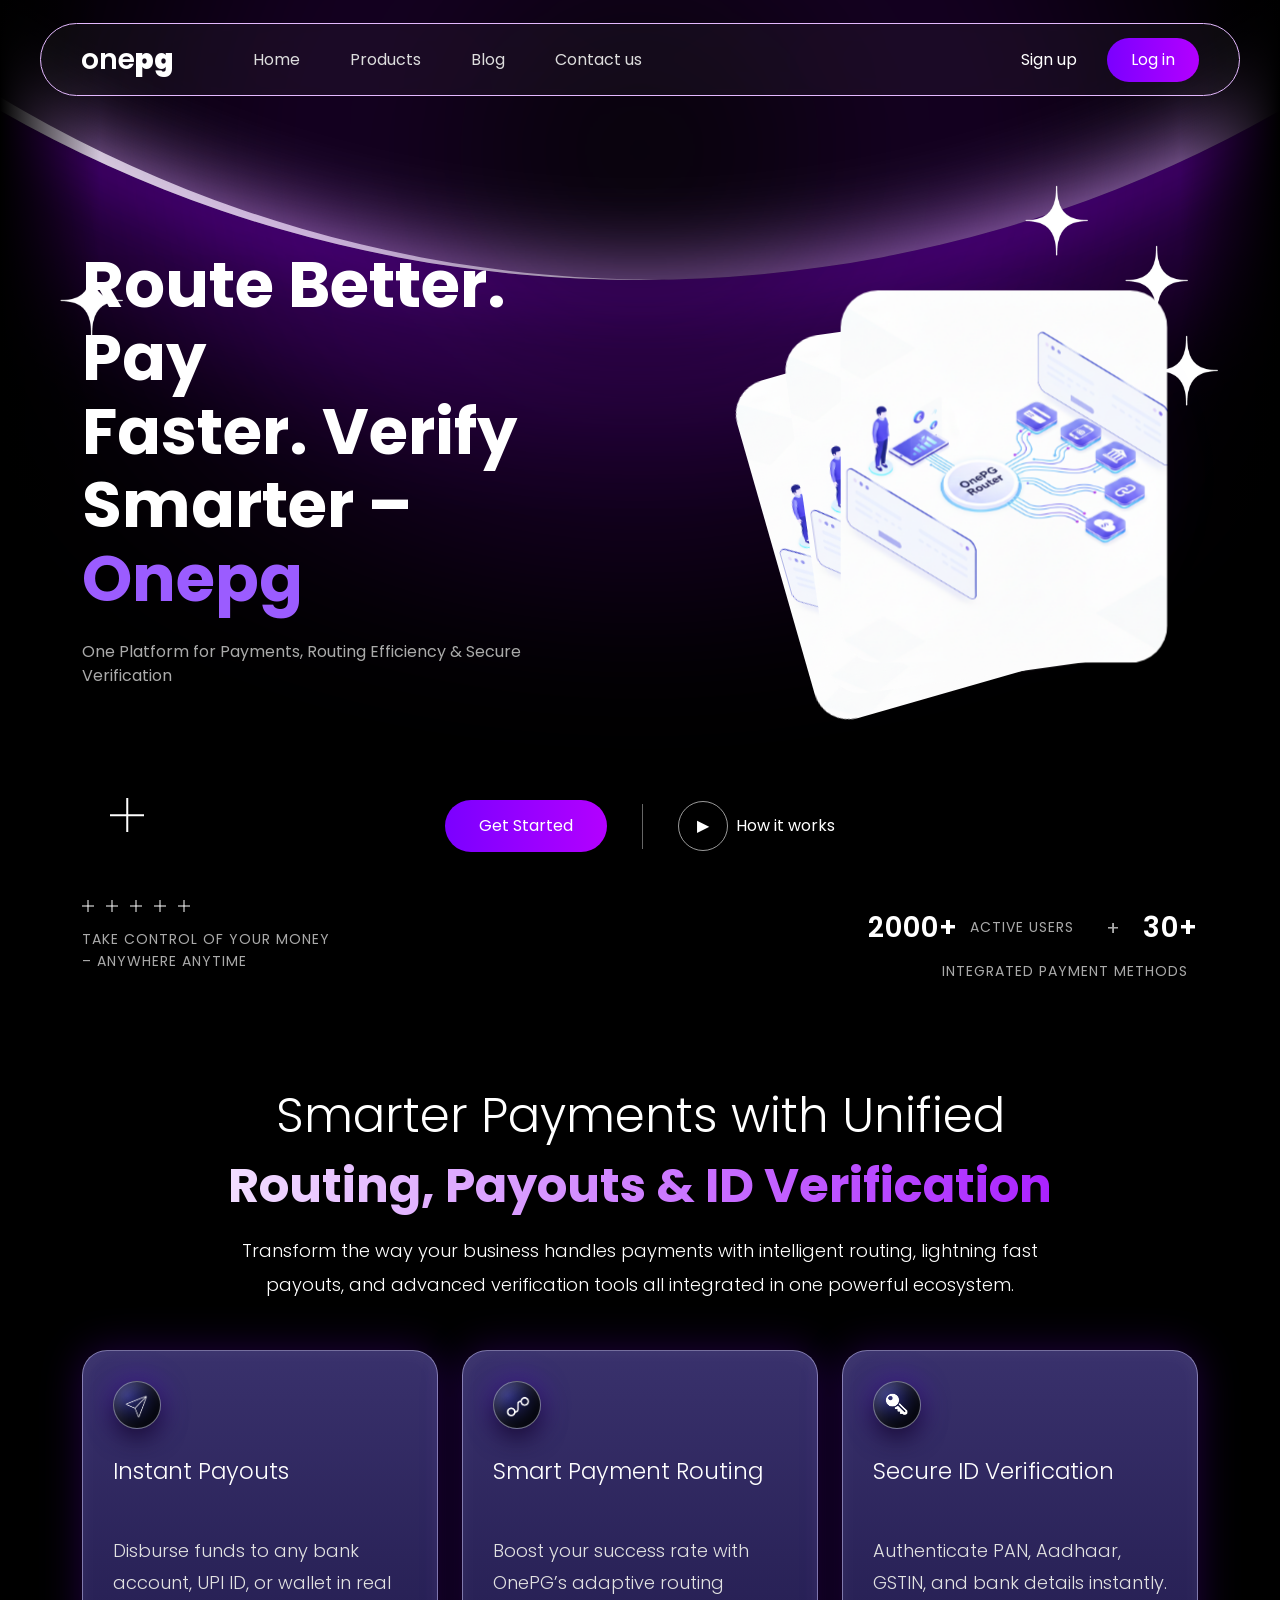
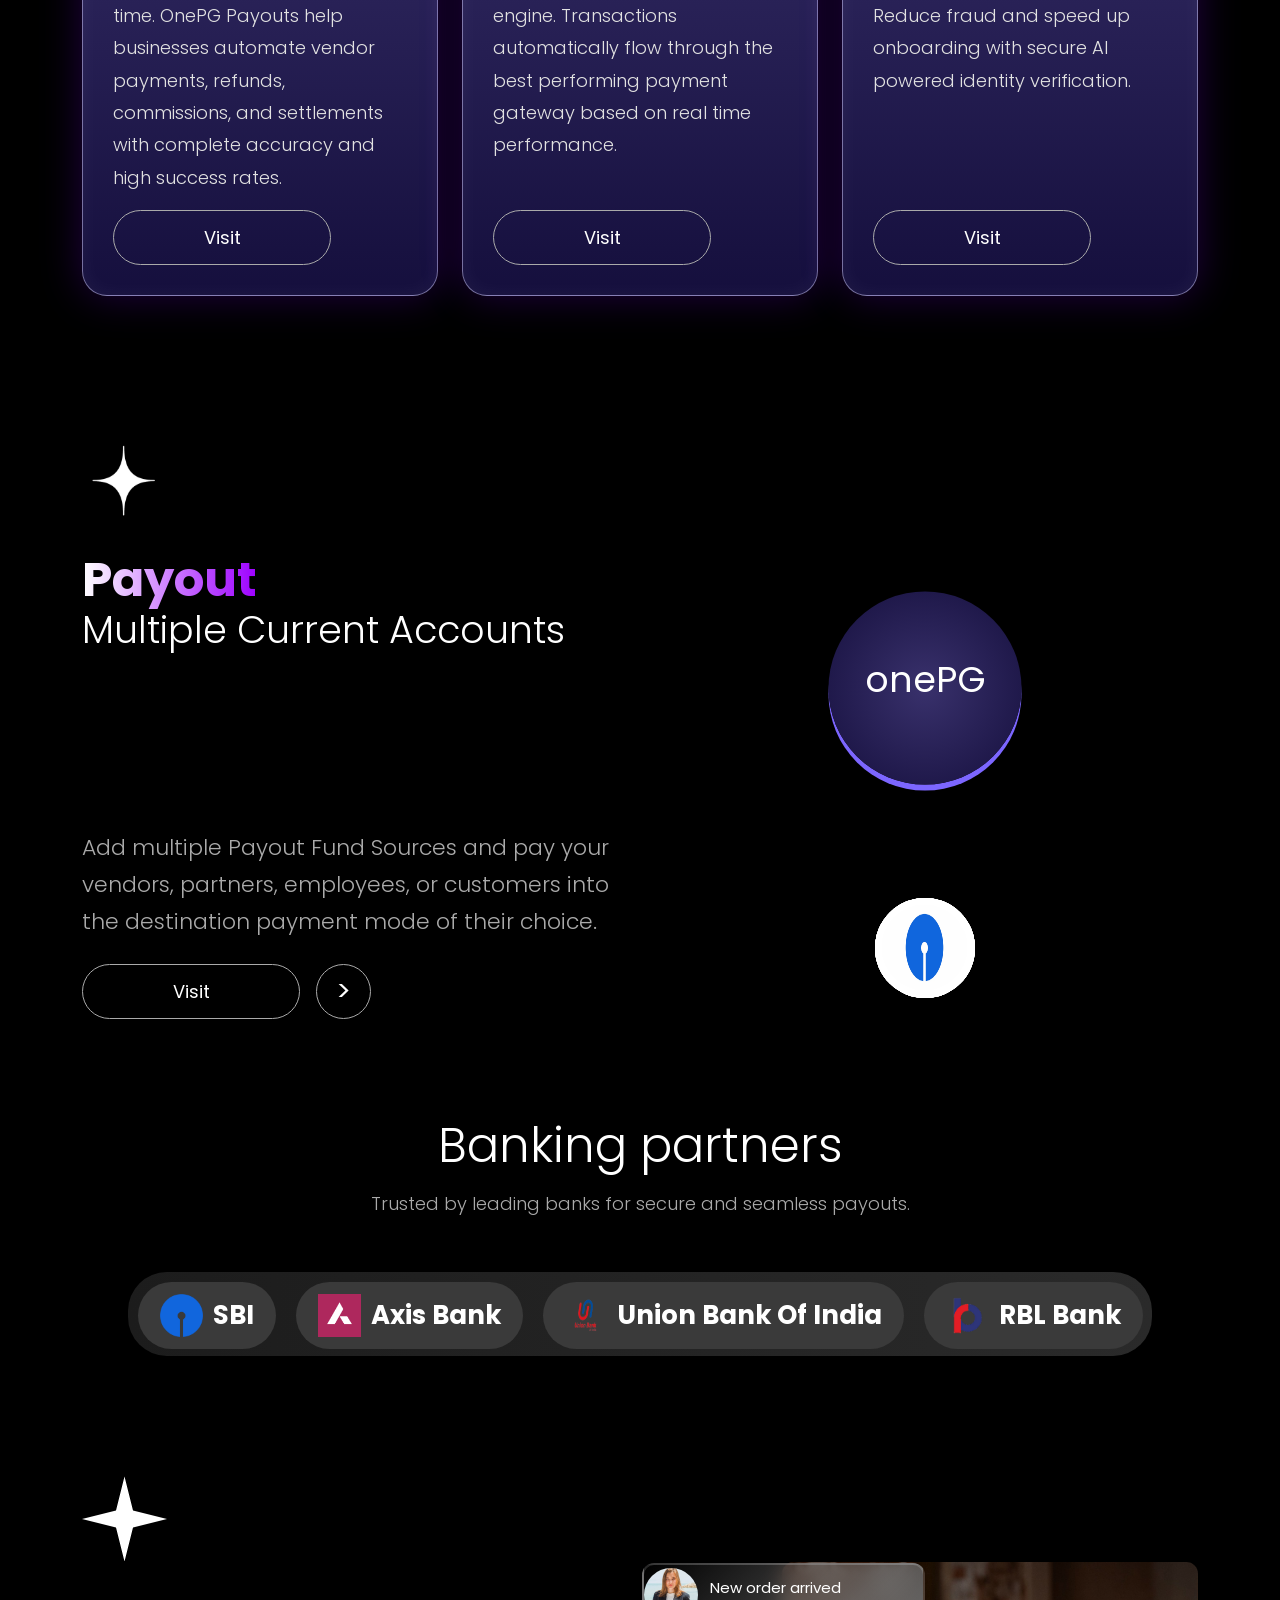
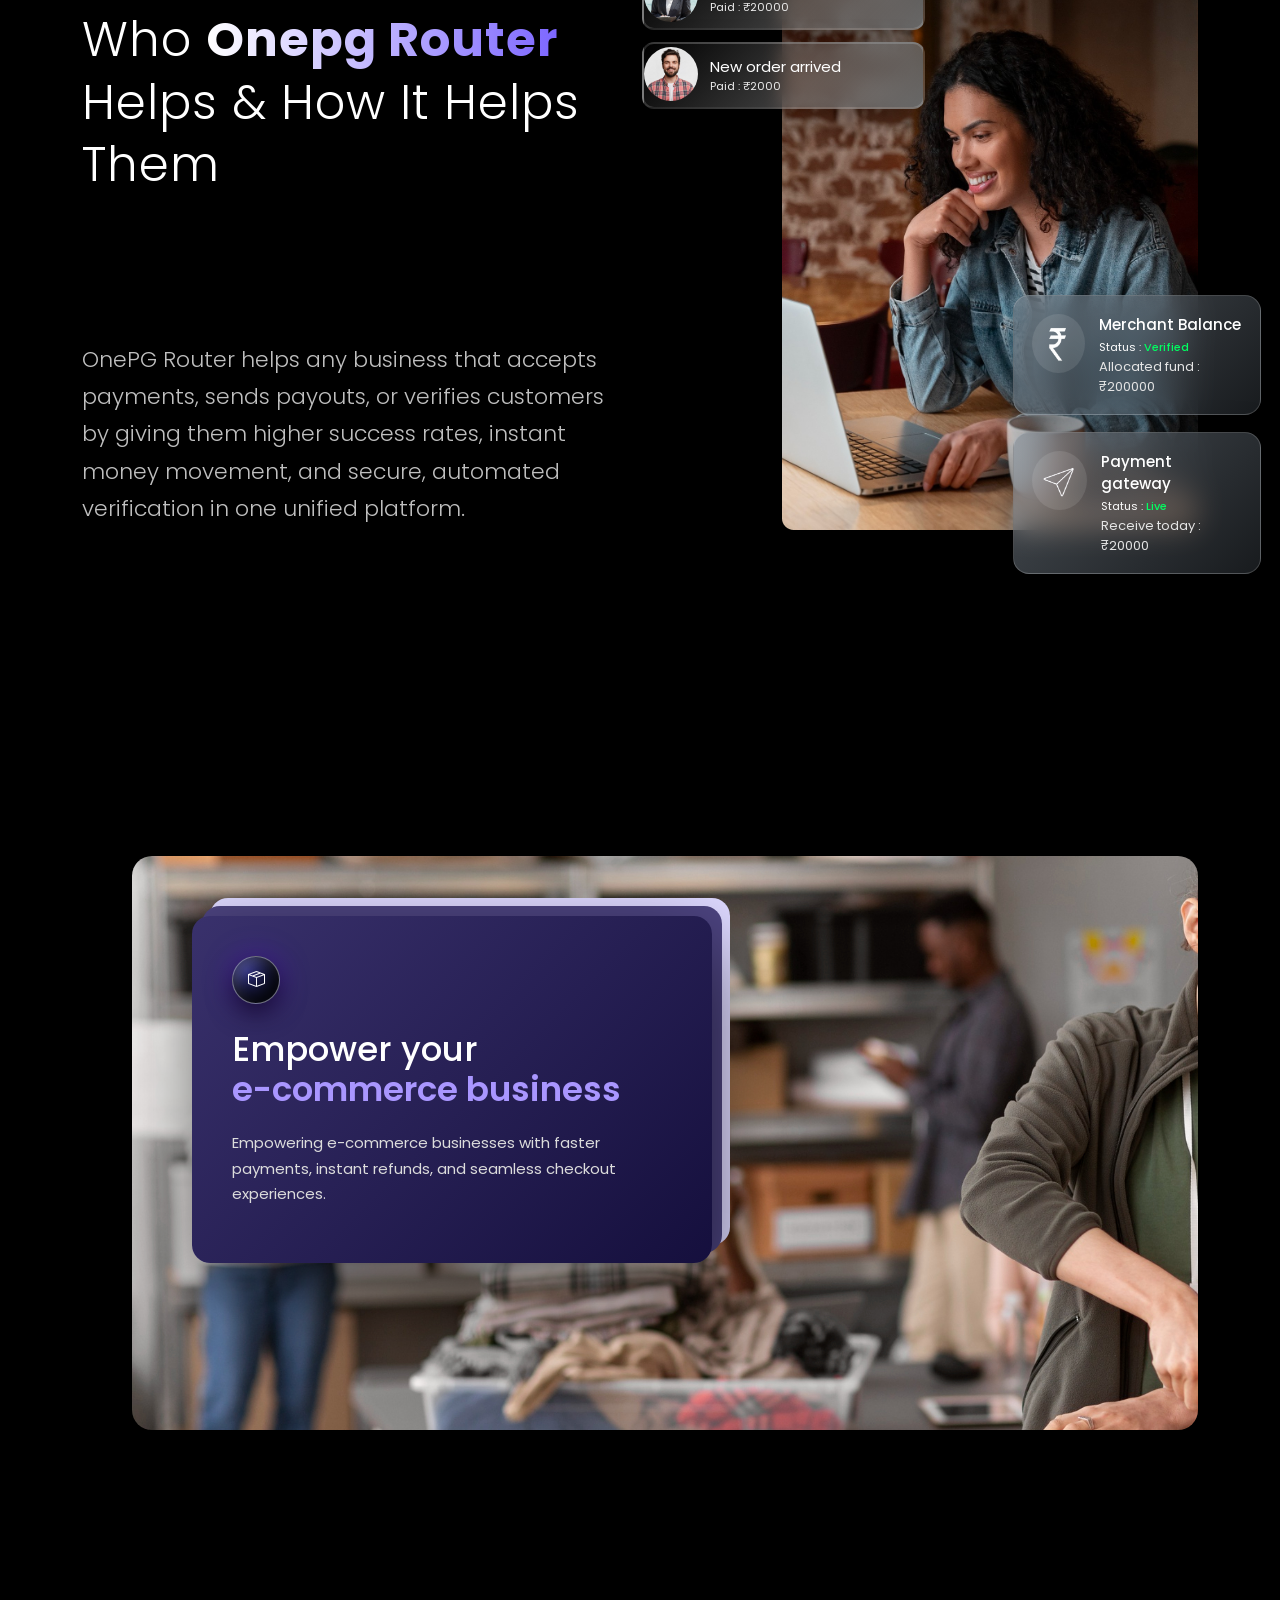
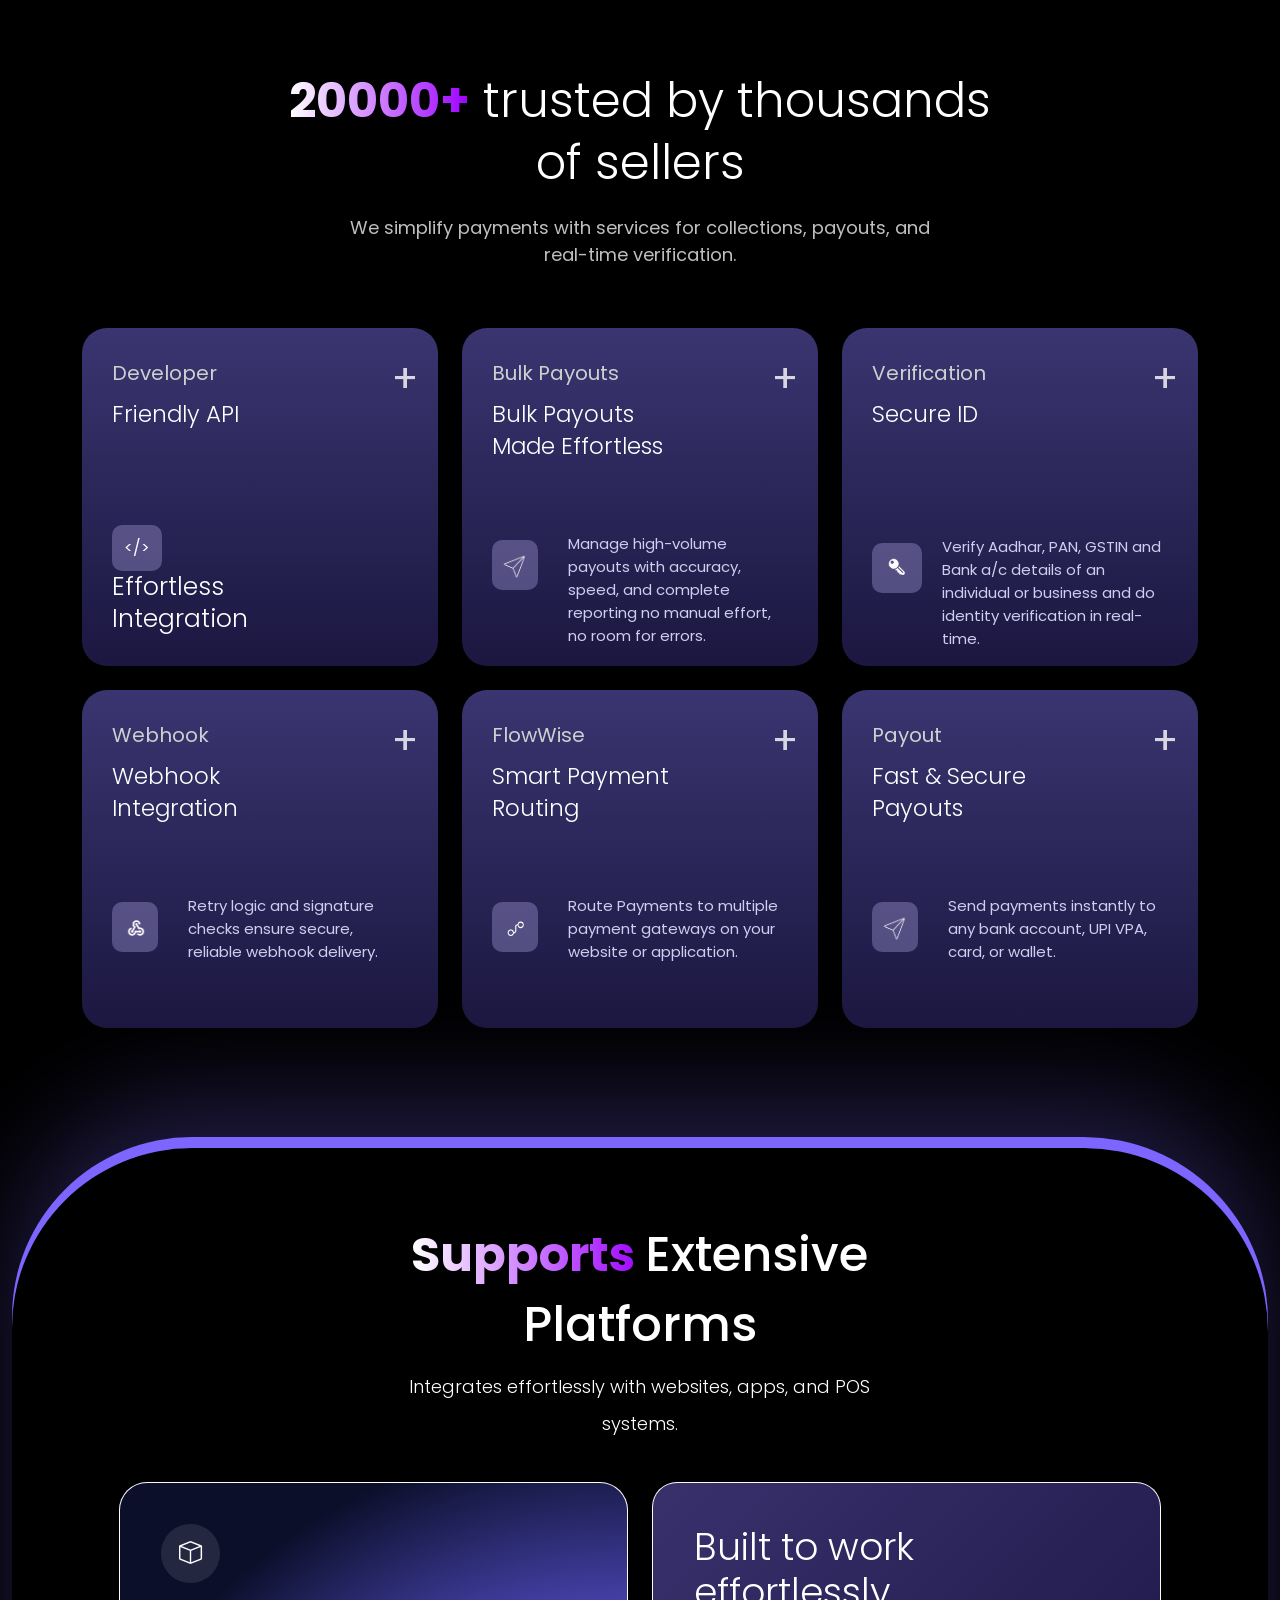
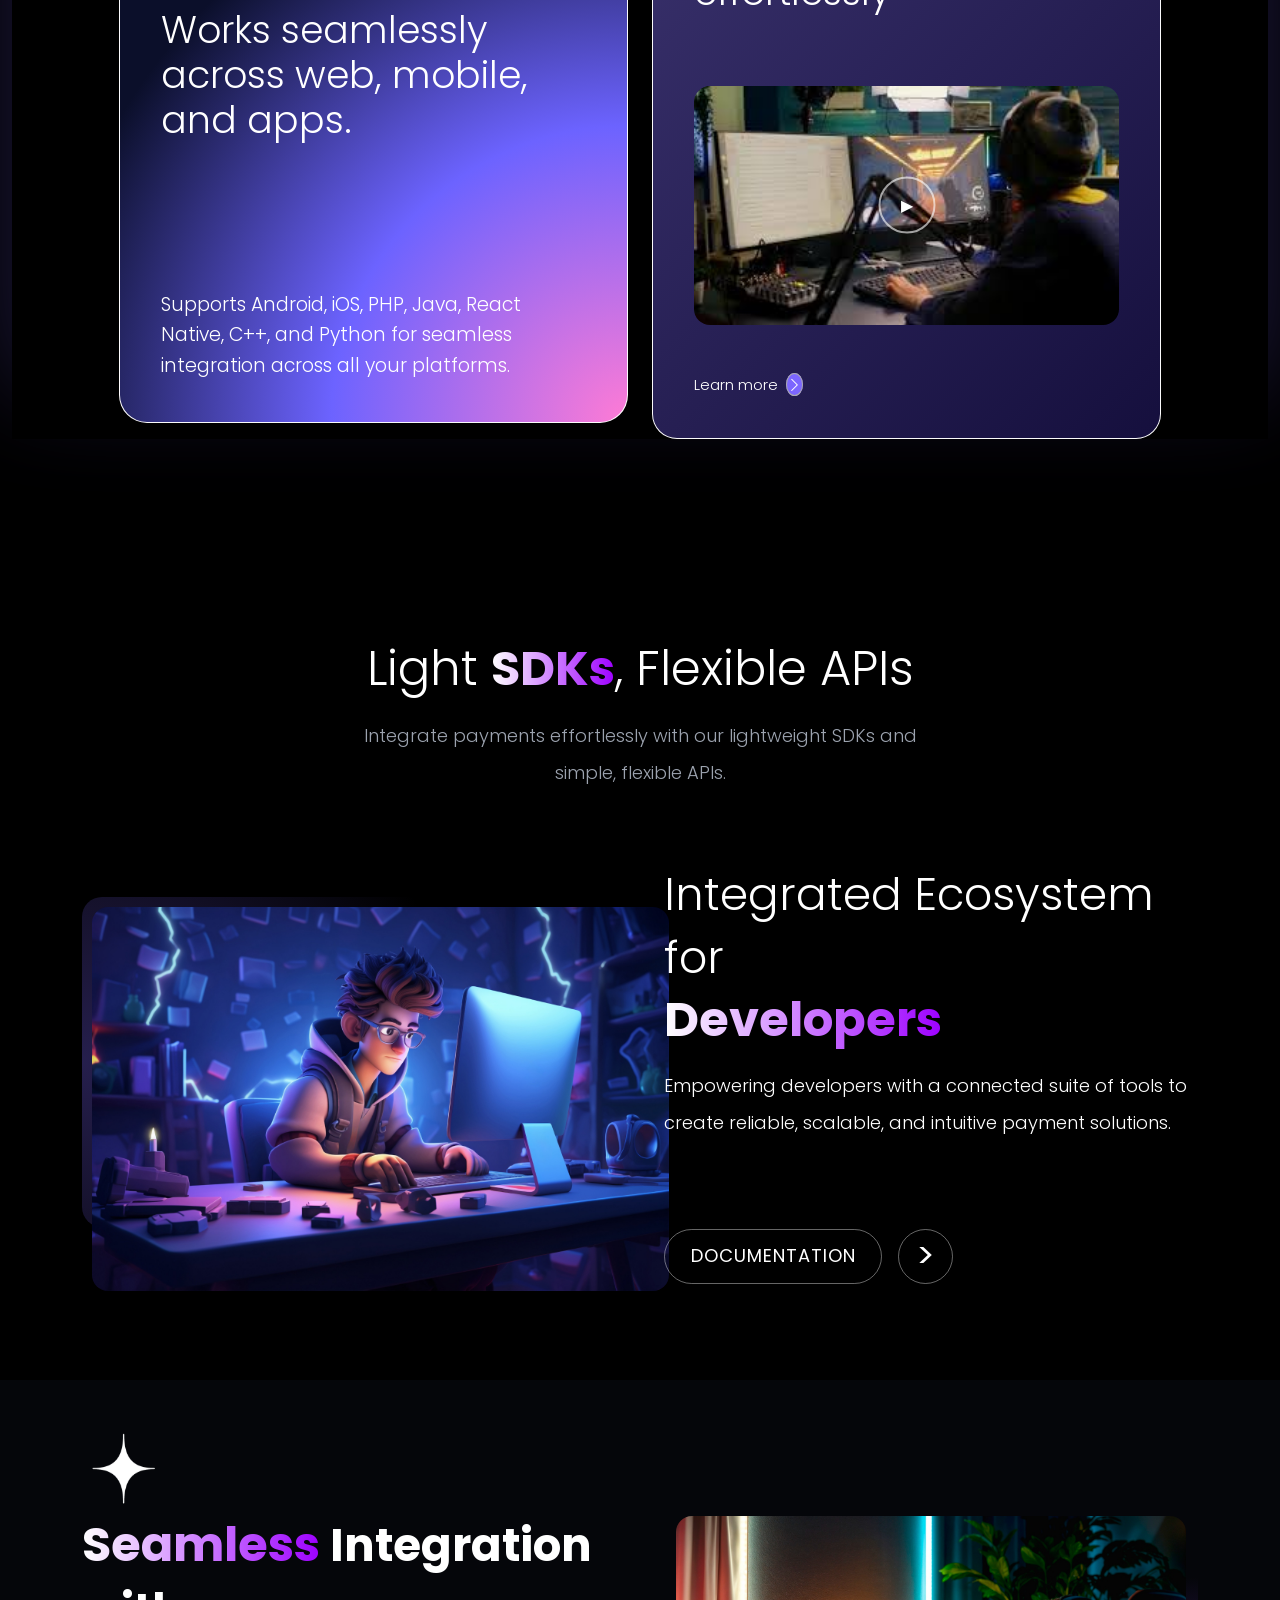
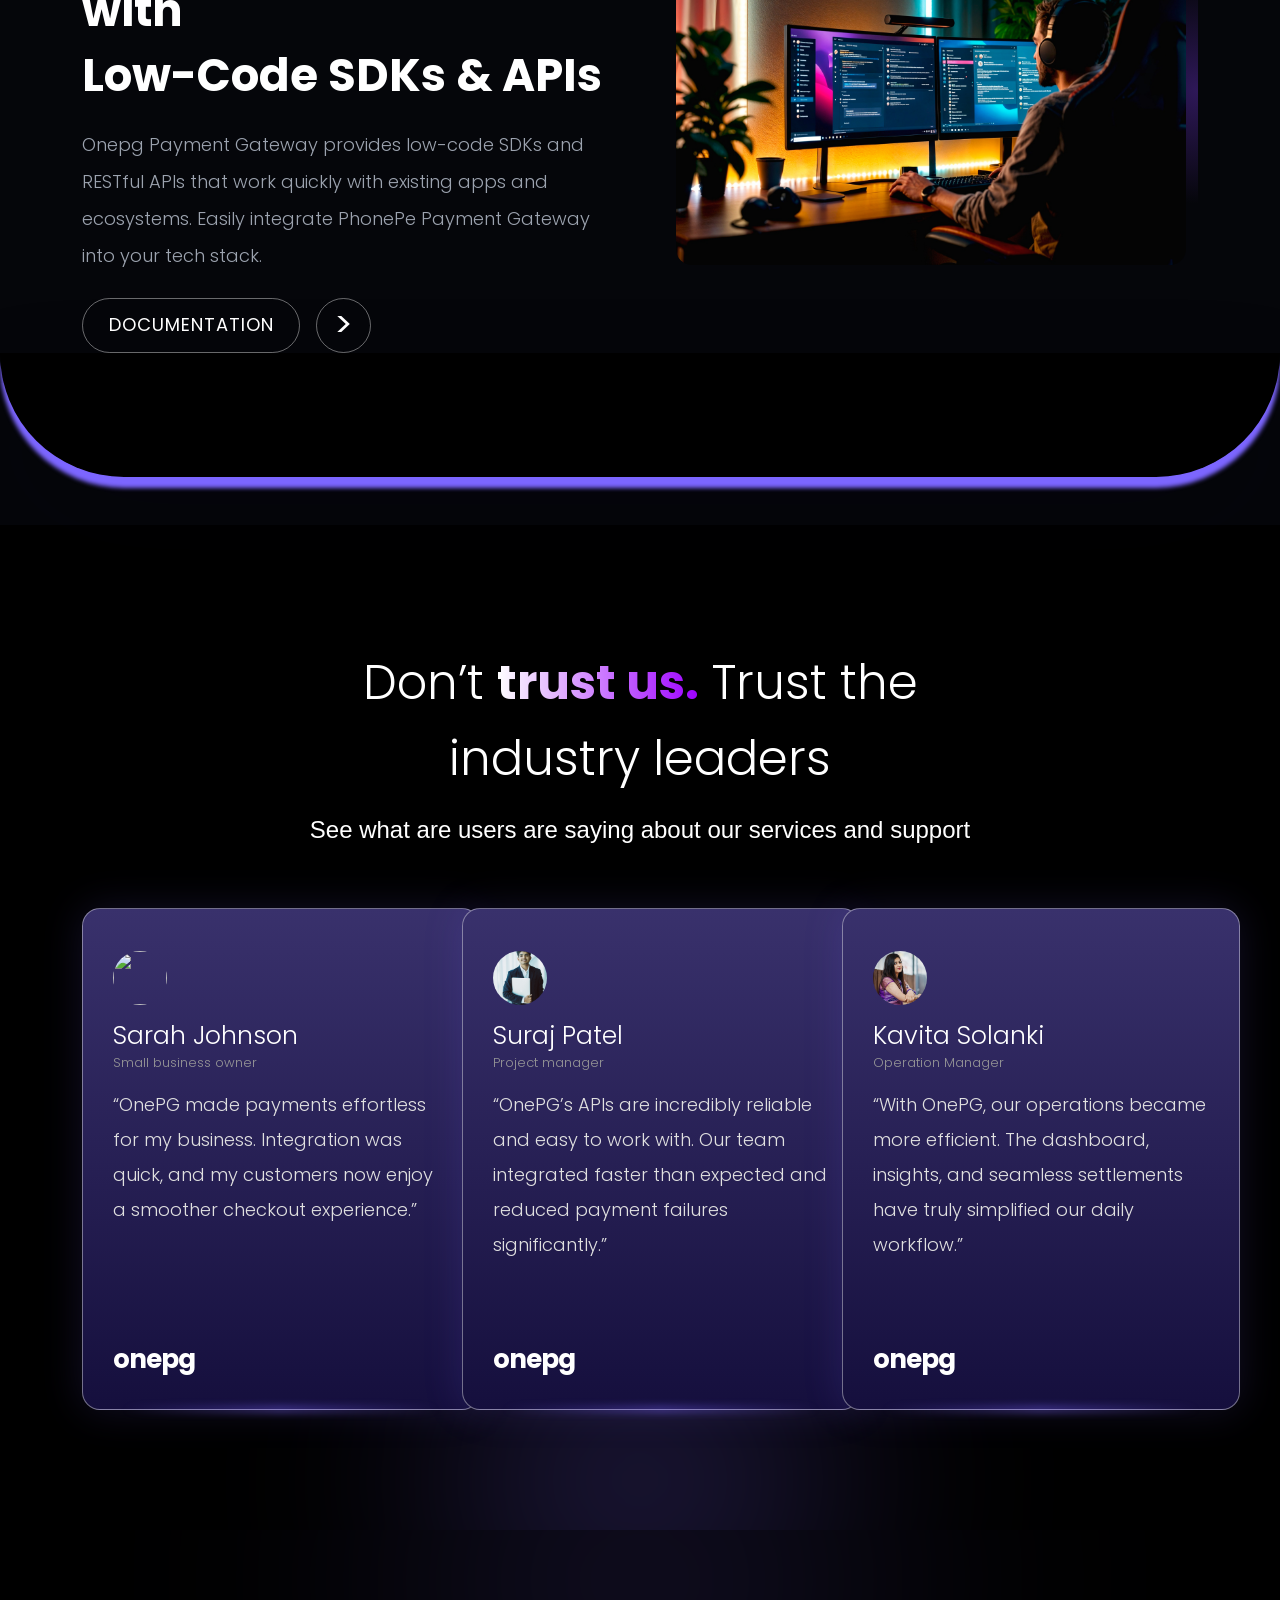
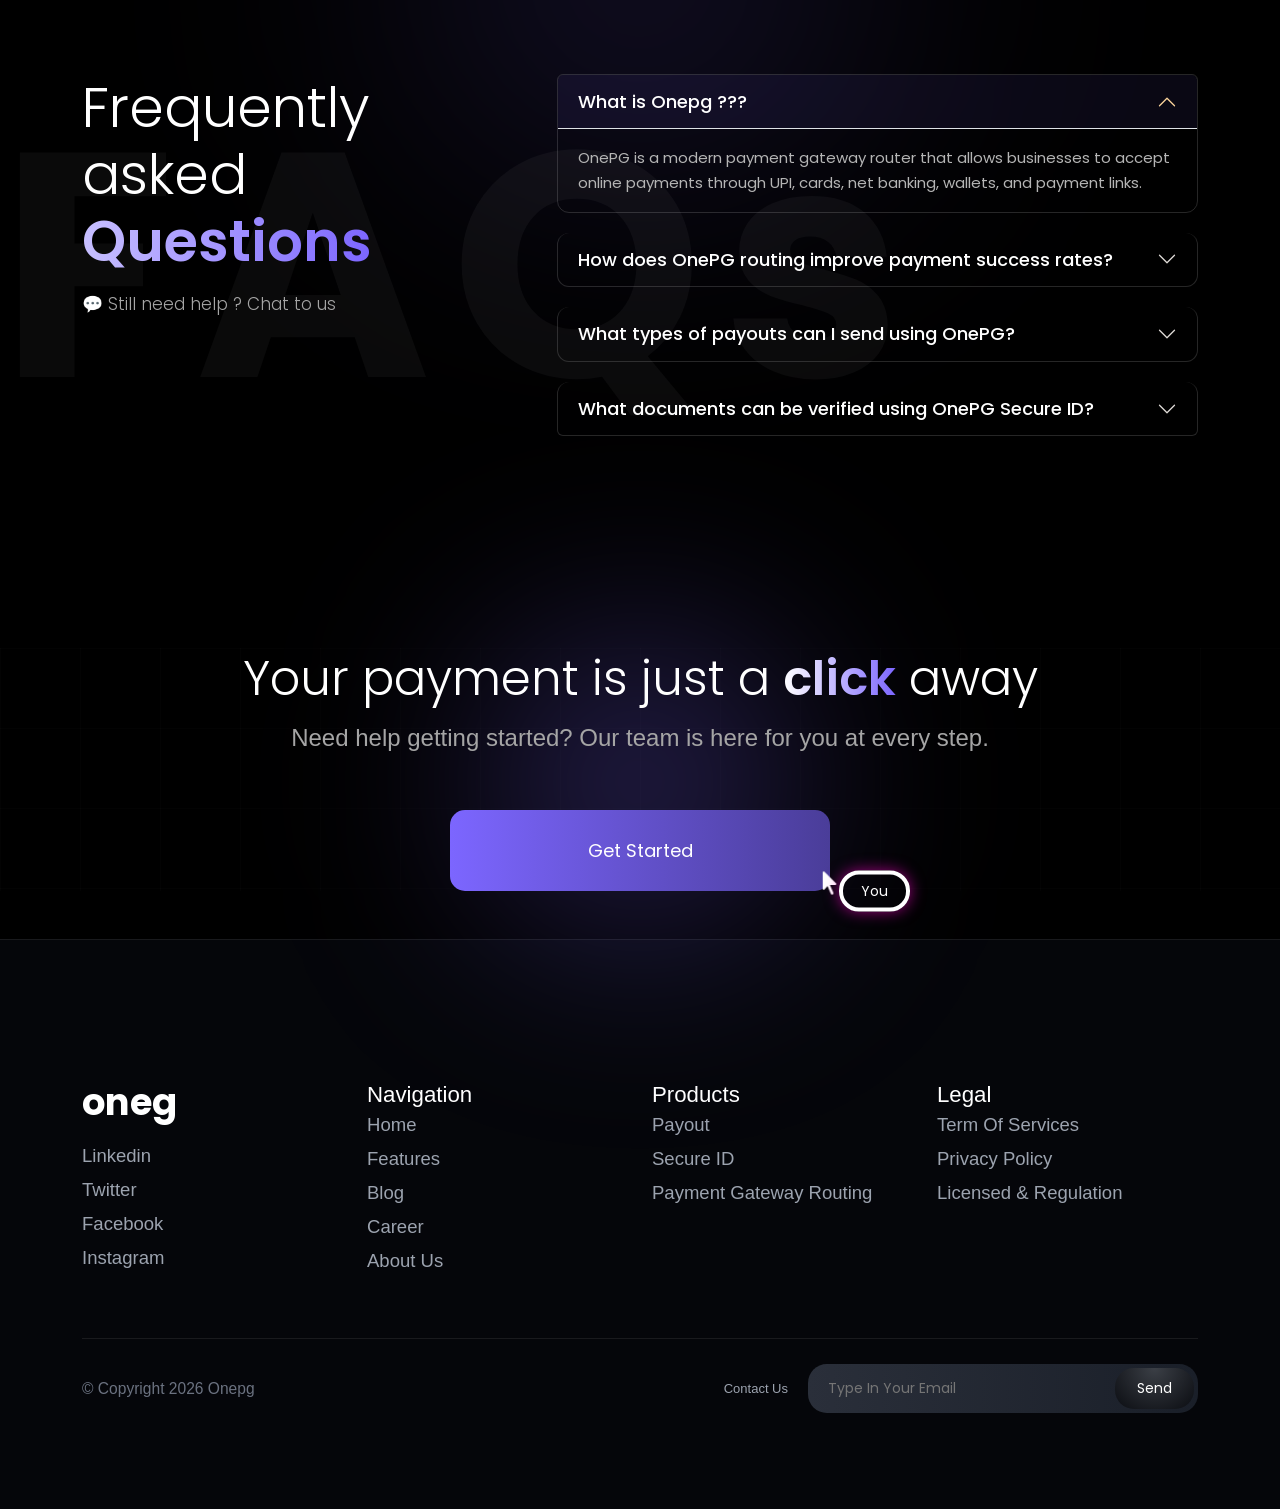
==== commit 7bcedef9: "hdh" ====
--- a/index.html
+++ b/index.html
@@ -163,7 +163,7 @@
                     <div class="feature-card">
     
                         <div class="icon-circle mb-3">
-                            <img src="glass.png" alt="" class="glass-icon">
+                            <img src="glass.png " alt="" class="glass-icon">
                         </div>
     
                         <h5 class="card-title">Smart Payment Routing</h5>
@@ -471,7 +471,7 @@
                         </div>
 
                         <div class="info-card info-1">
-                            <div class="icon-box">₹</div>
+                            <div class="icon-box"><img src="rs.png" alt="" class="icon-image"></div>
                             <div>
                                 <div class="info-title">Merchant Balance</div>
                                 <div class="status">Status : <span>Verified</span></div>
@@ -480,7 +480,7 @@
                         </div>
 
                         <div class="info-card info-2">
-                            <div class="icon-box">✈</div>
+                            <div class="icon-box"><img src="send.png" alt="" class="icon-image2"></div>
                             <div>
                                 <div class="info-title">Payment gateway</div>
                                 <div class="status">Status : <span>Live</span></div>
@@ -541,13 +541,21 @@
     
                 <div class="col-lg-4 d-flex justify-content-center">
                     <div class="features-card text-start">
+                
                         <div class="plus">+</div>
+                
                         <div class="card-small">Developer</div>
-                        <div class="card-title">Friendly API <br> Effortless Integration</div>
-                        <div class="icon-text">
-                            <div class="card-icon">&lt;/&gt;</div>
-                            <div class="card-description">Simple developer-first APIs for fast integration.</div>
-                        </div>
+                
+                        <div class="card-title">
+                            Friendly API
+                        </div>
+                
+                         <div class="card-icon1">&lt;/&gt;</div>
+                
+                         <div class="card-bottom-title">
+                            Effortless <br>  Integration
+                        </div>
+                
                     </div>
                 </div>
     
@@ -558,7 +566,7 @@
                         <div class="card-title">Bulk Payouts <br> Made Effortless</div>
                         <div class="icon-text">
                             <div class="card-icon"><img src="send.png" class="send-icon"></div>
-                            <div class="card-description">Manage high-volume payouts with accuracy and speed.</div>
+                            <div class="card-description">Manage high-volume payouts with accuracy, speed, and complete reporting no manual effort, no room for errors.</div>
                         </div>
                     </div>
                 </div>
@@ -568,9 +576,9 @@
                         <div class="plus">+</div>
                         <div class="card-small">Verification</div>
                         <div class="card-title">Secure ID</div>
-                        <div class="icon-text">
+                        <div class="icon-text1">
                             <div class="card-icon"><img src="key.png" class="send-icon"></div>
-                            <div class="card-description">Verify PAN, GSTIN and bank details in real-time.</div>
+                            <div class="card-description">Verify Aadhar, PAN, GSTIN and Bank a/c details of an individual or business and do identity verification in real-time.</div>
                         </div>
                     </div>
                 </div>
@@ -581,8 +589,8 @@
                         <div class="card-small">Webhook</div>
                         <div class="card-title">Webhook <br> Integration</div>
                         <div class="icon-text">
-                            <div class="card-icon"><img src="setting.png" class="send-icon"></div>
-                            <div class="card-description">Secure retry logic and webhook delivery system.</div>
+                            <div class="card-icon4"><img src="setting.png" class="send-icon"></div>
+                            <div class="card-description">Retry logic and signature checks ensure secure, reliable webhook delivery.</div>
                         </div>
                     </div>
                 </div>
@@ -593,8 +601,9 @@
                         <div class="card-small">FlowWise</div>
                         <div class="card-title">Smart Payment <br> Routing</div>
                         <div class="icon-text">
-                            <div class="card-icon"><img src="glass.png" class="send-icon"></div>
-                            <div class="card-description">Route payments to multiple gateways.</div>
+                            <div class="card-icon5"><img src="glass.png" class="send-icon"></div>
+                            <div class="card-description">Route Payments to multiple payment gateways on your website or application.
+                            </div>
                         </div>
                     </div>
                 </div>
@@ -605,8 +614,9 @@
                         <div class="card-small">Payout</div>
                         <div class="card-title">Fast & Secure <br> Payouts</div>
                         <div class="icon-text">
-                            <div class="card-icon"><img src="send.png" class="send-icon"></div>
-                            <div class="card-description">Send payments instantly to any bank account.</div>
+                            <div class="card-icon6"><img src="send.png" class="send-icon"></div>
+                            <div class="card-description">Send payments instantly to any bank account, UPI VPA, card, or wallet.
+                            </div>
                         </div>
                     </div>
                 </div>
--- a/style.css
+++ b/style.css
@@ -596,7 +596,7 @@
     width: 80px;
     height: 80px;
     border-radius: 50%;
-    background: radial-gradient(circle at 30% 30%, #4a4cf5, #0b0d2a 70%);
+    background: radial-gradient(circle at 30% 30%, #2C2D7A, #0E1024 70%);
     display: flex;
     align-items: center;
     justify-content: center;
@@ -612,7 +612,7 @@
 }
 
 .glass-icon {
-    width: 28px;
+    width: 38px;
 }
 
 .visit-btn {
@@ -1255,10 +1255,11 @@
     display: flex;
     align-items: center;
     gap: 12px;
-    padding: 5px 5px;
+    /* padding: 5px 5px; */
     border-radius: 12px;
     color: #fff;
     width: 283px;
+    height: 67px;
     background: linear-gradient(135deg, #FFFFFF00, #686868);
     backdrop-filter: blur(10px);
     border: 2px solid rgba(255, 255, 255, 0.15);
@@ -1267,18 +1268,19 @@
 
 .notify-1 {
     top: 1px;
-    left: -170px;
+    left: -140px;
 }
 
 .notify-2 {
     top: 80px;
-    left: -170px;
+    left: -140px;
 }
 
 .avatar {
-    width: 54px;
-    height: 54px;
+    width: 54px !important;
+    height: 54px !important;
     border-radius: 50%;
+    margin-top: 12px;
     object-fit: cover;
 }
 
@@ -1301,7 +1303,7 @@
     padding: 18px;
     border-radius: 16px;
     color: white;
-    width: 243px;
+    width: 248px;
     background: linear-gradient(135deg, rgba(120, 130, 140, 0.6), rgba(40, 45, 50, 0.6));
     backdrop-filter: blur(14px);
     border: 1px solid rgba(255, 255, 255, 0.18);
@@ -1328,6 +1330,14 @@
     justify-content: center;
     font-weight: 600;
     font-size: 25px;
+}
+.icon-image{
+    width: 40.208333015441895px;
+    height: 40.25px;
+}
+.icon-image2{
+    width: 40.208333015441895px;
+    height: 40.25px;
 }
 
 .info-title {
@@ -1737,12 +1747,23 @@
     margin-top: 10px;
     line-height: 32px;
 }
-
 .icon-text {
+    display: flex;
+    align-items: center;
+    gap: 30px;
+    margin-top:  70px;
+}
+.icon-text1 {
     display: flex;
     align-items: center;
     gap: 20px;
-    margin-top: auto;
+    margin-top:  105px;
+}
+.icon-text2 {
+    display: flex;
+    align-items: center;
+    gap: 20px;
+    margin-top:  100px;
 }
 
 .card-icon {
@@ -1753,10 +1774,60 @@
     display: flex;
     align-items: center;
     justify-content: center;
+    margin-top: -50px;
+}
+.card-icon4 {
+    width: 50px;
+    height: 50px;
+    border-radius: 10px;
+    background: rgba(199, 189, 255, 0.3);
+    display: flex;
+    align-items: center;
+    justify-content: center;
+    margin-top: -3px;
+}
+.card-icon5 {
+    width: 50px;
+    height: 50px;
+    border-radius: 10px;
+    background: rgba(199, 189, 255, 0.3);
+    display: flex;
+    align-items: center;
+    justify-content: center;
+    margin-top: -3px;
+}
+.card-icon6 {
+    width: 50px;
+    height: 50px;
+    border-radius: 10px;
+    background: rgba(199, 189, 255, 0.3);
+    display: flex;
+    align-items: center;
+    justify-content: center;
+    margin-top: -3px;
+}
+.card-icon1 {
+    width: 50px;
+    height: 50px;
+    border-radius: 10px;
+    background: rgba(199, 189, 255, 0.3);
+    display: flex;
+    align-items: center;
+    justify-content: center;
+    margin-top: 95px;
 }
 
 .send-icon {
-    width: 24px;
+    width: 28.436969757080078px;
+}
+.card-icon1 {
+    width: 50px;
+    height: 50px;
+    background: rgba(199, 189, 255, 0.3);
+    display: flex;
+    align-items: center;
+    justify-content: center;
+    border-radius: 10px;
 }
 
 .card-description {
@@ -1764,6 +1835,15 @@
     font-size: 15px;
     line-height: 23px;
     max-width: 220px;
+}
+.card-bottom-title{
+    font-size: 25px;
+    line-height: 32.9px;
+    font-weight: 300;
+    font-style: Light;
+    font-family: 'Poppins', sans-serif;
+
+
 }
 
 .carousel-control-prev-icon,
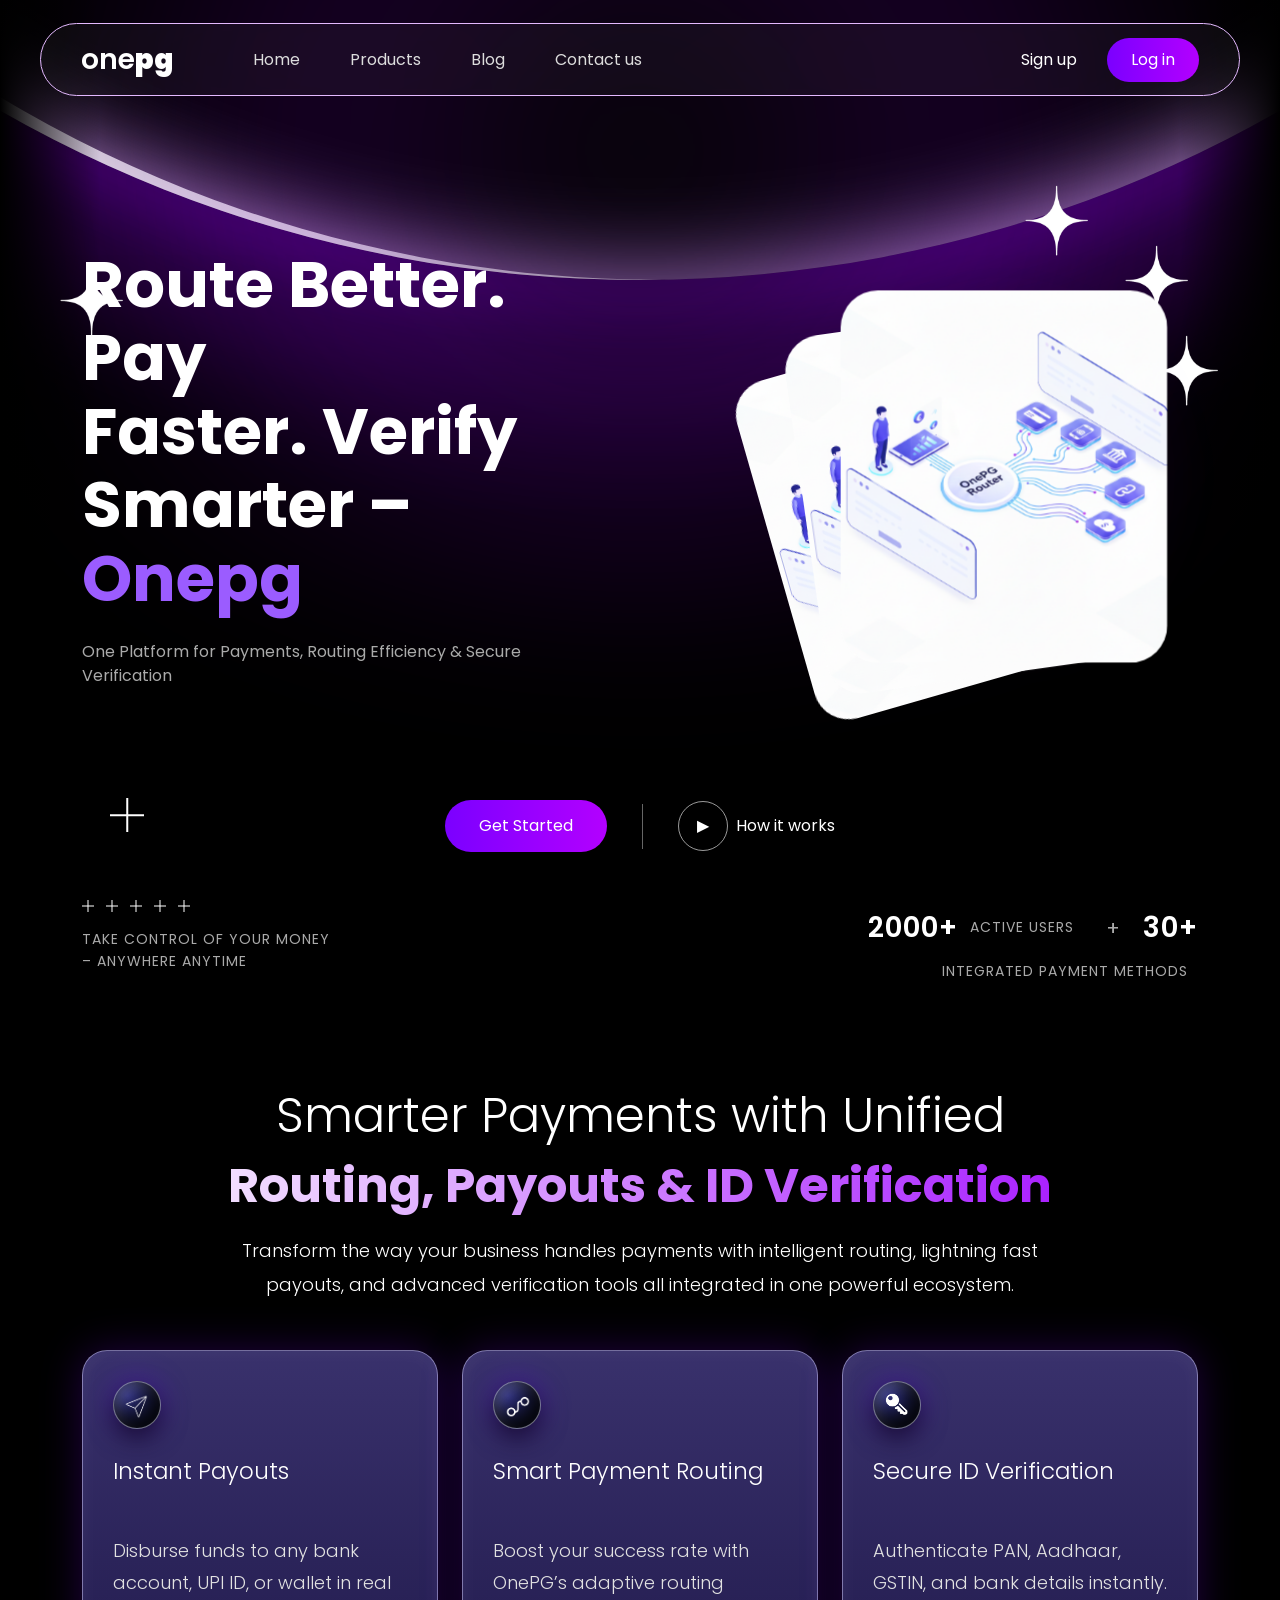
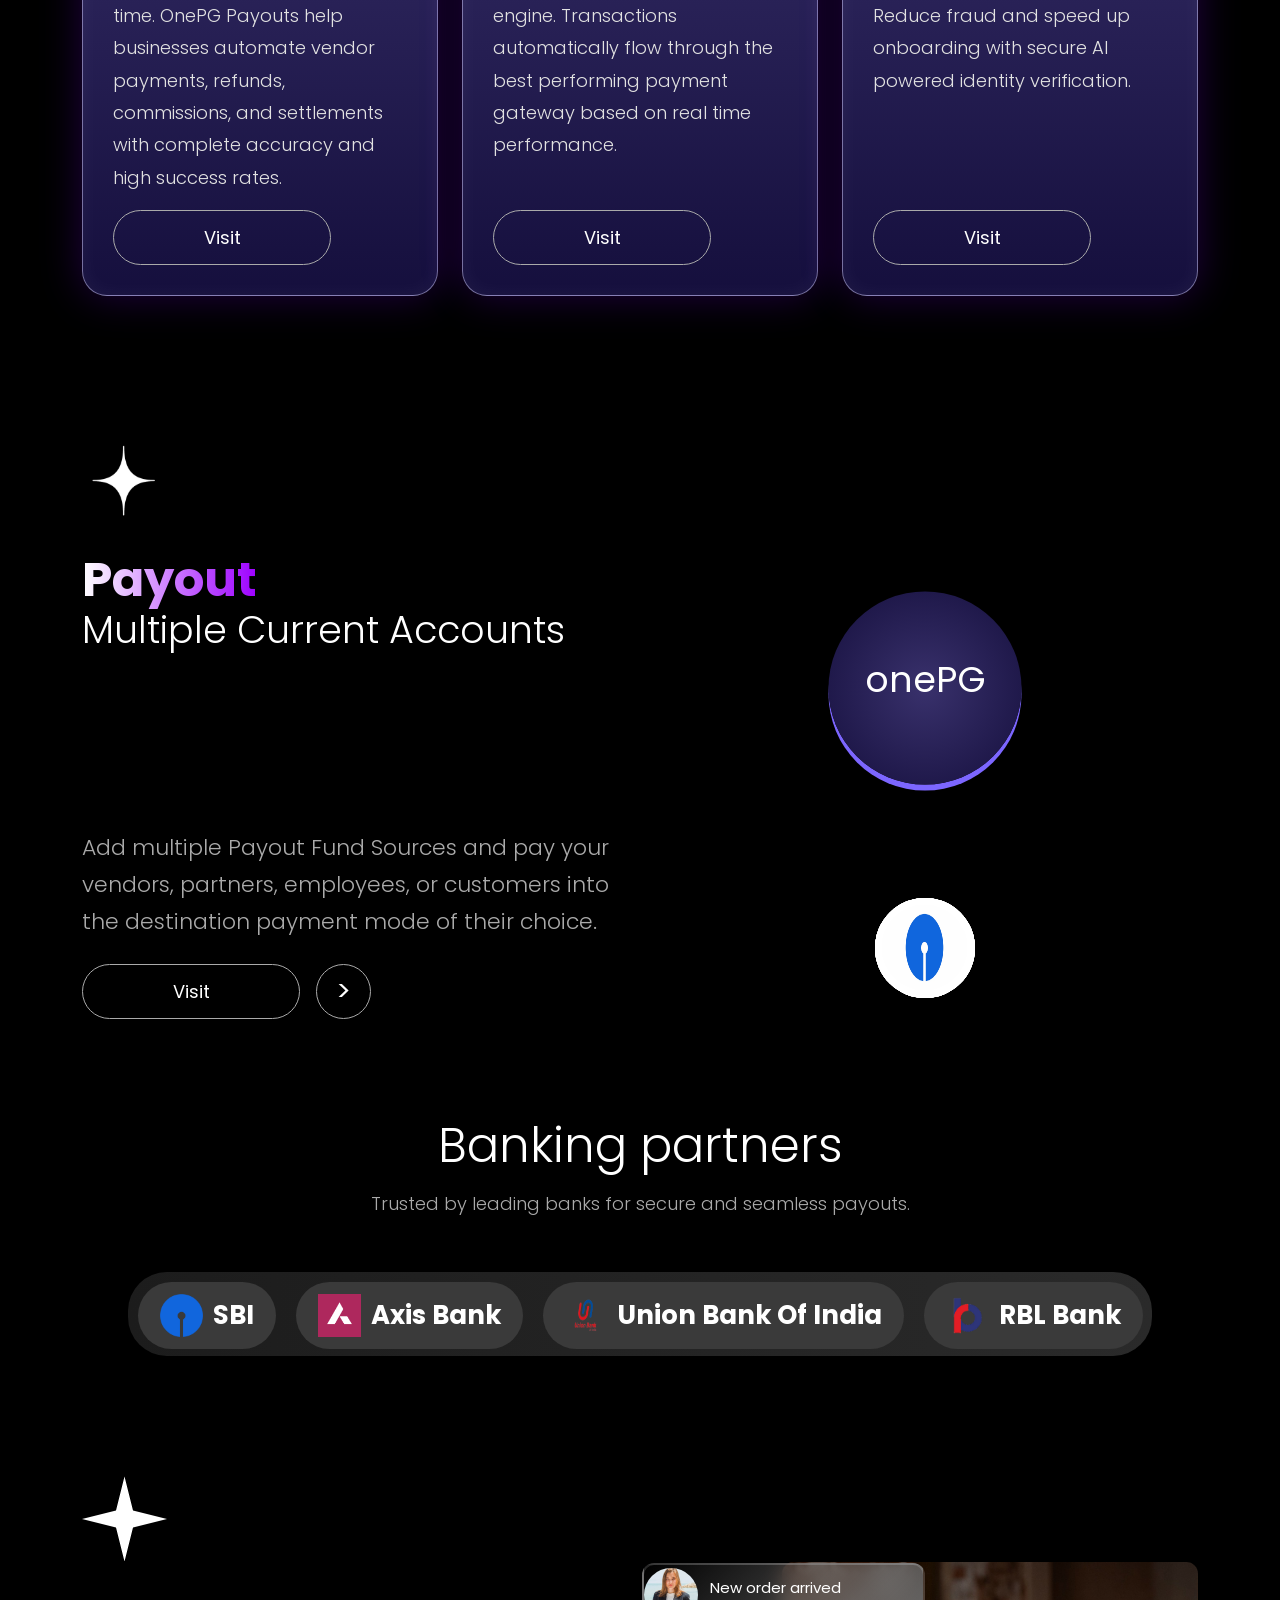
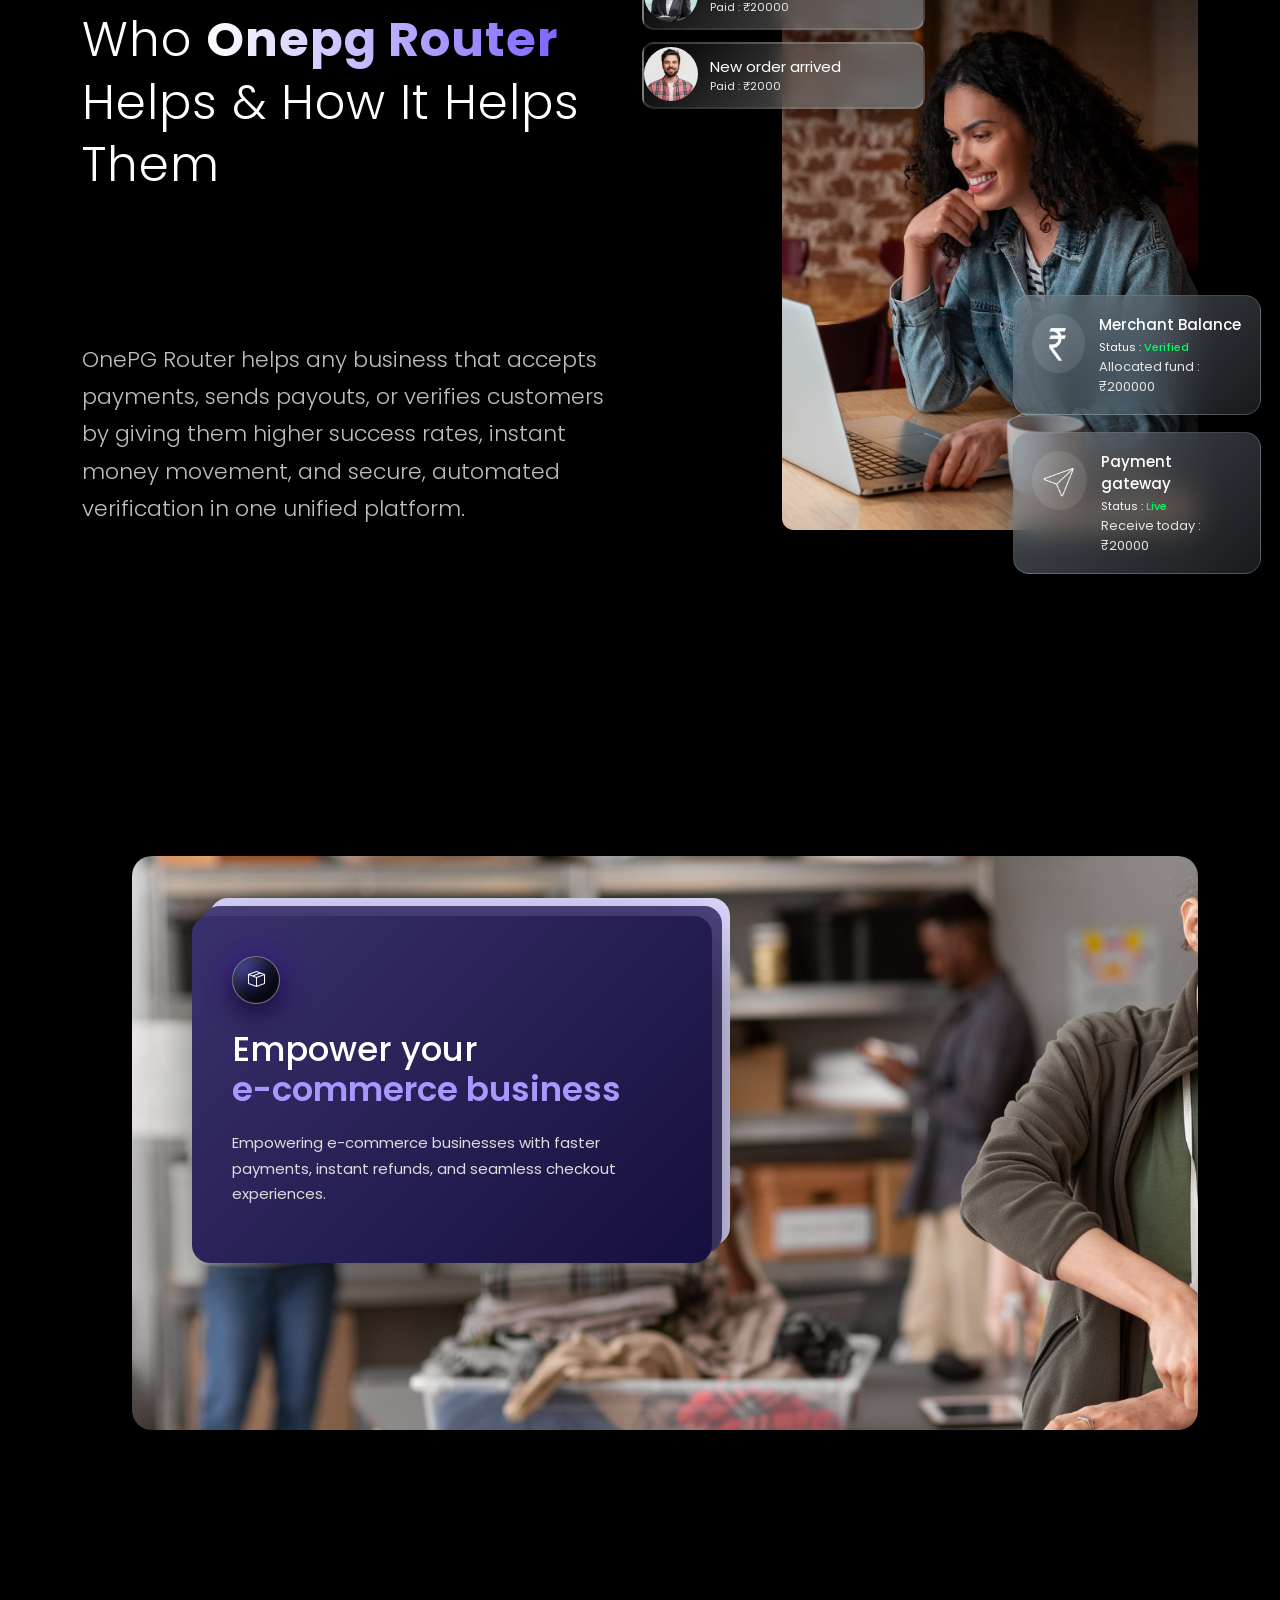
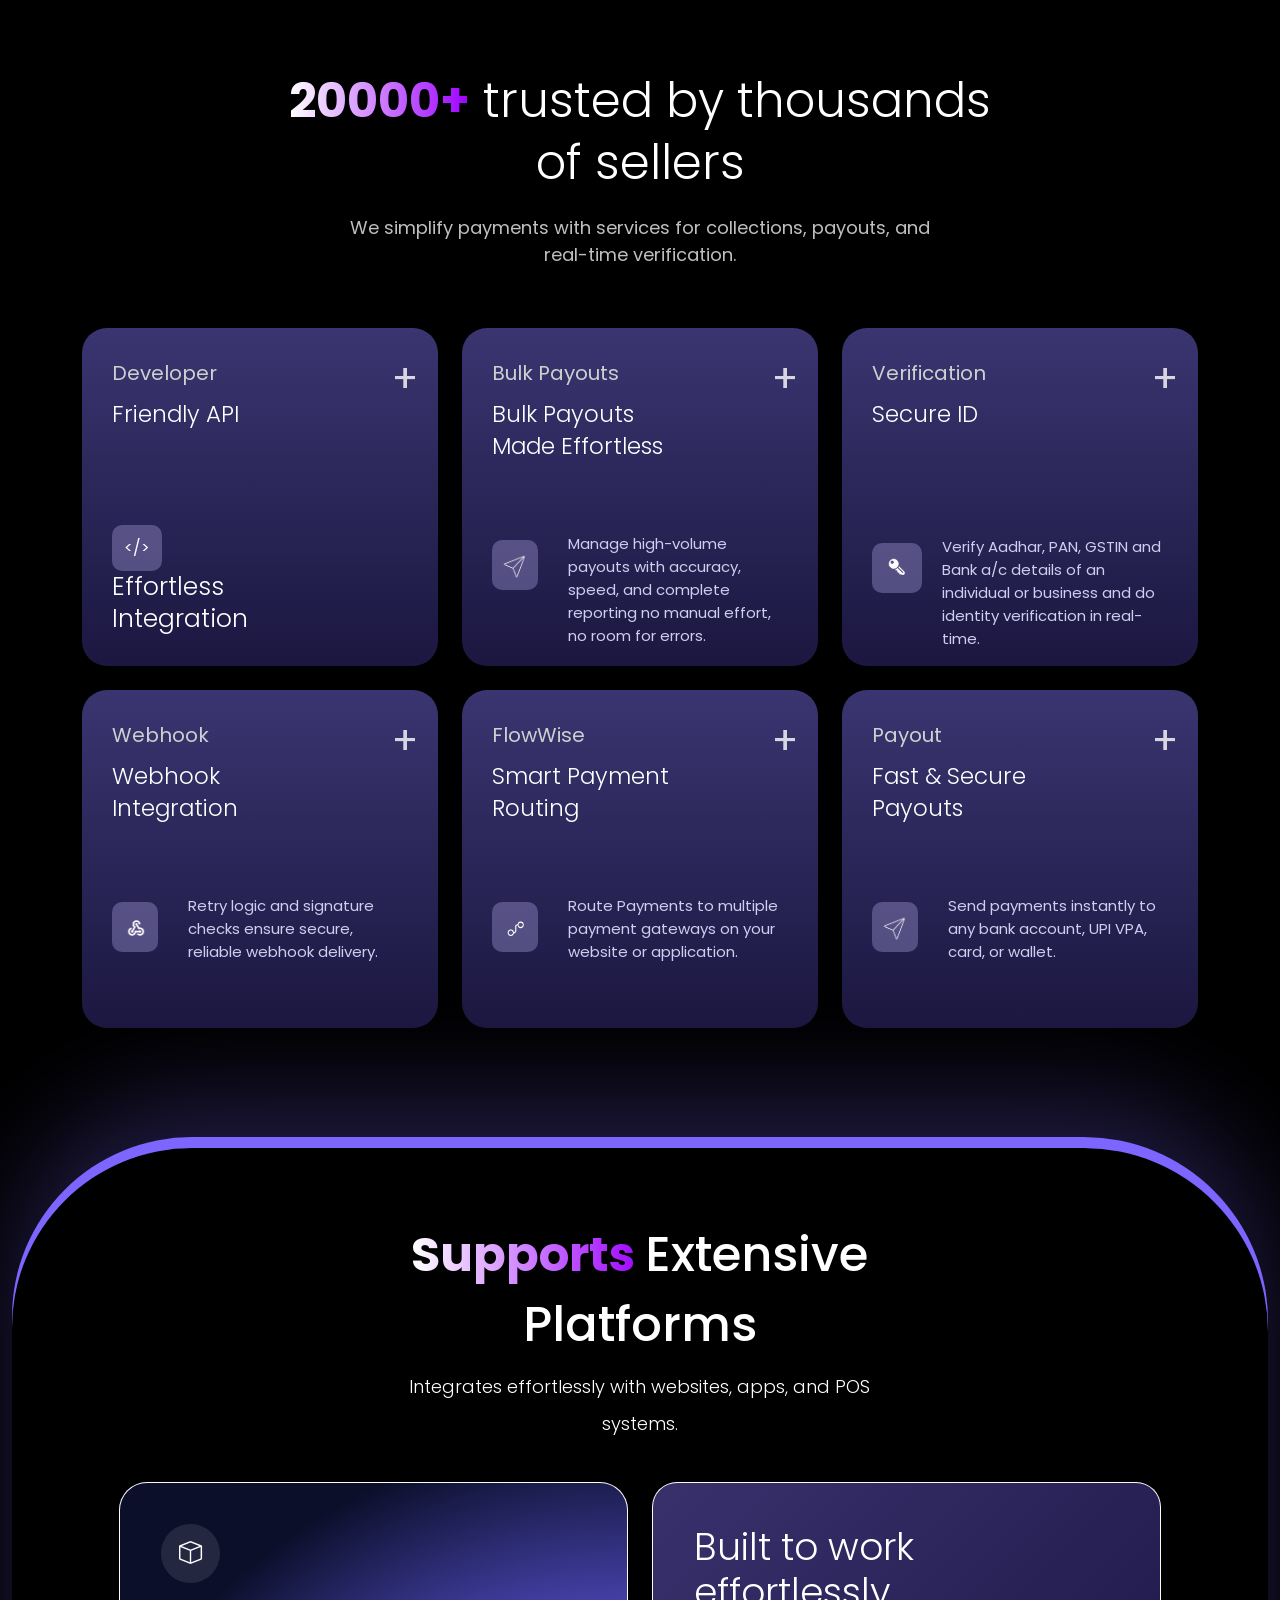
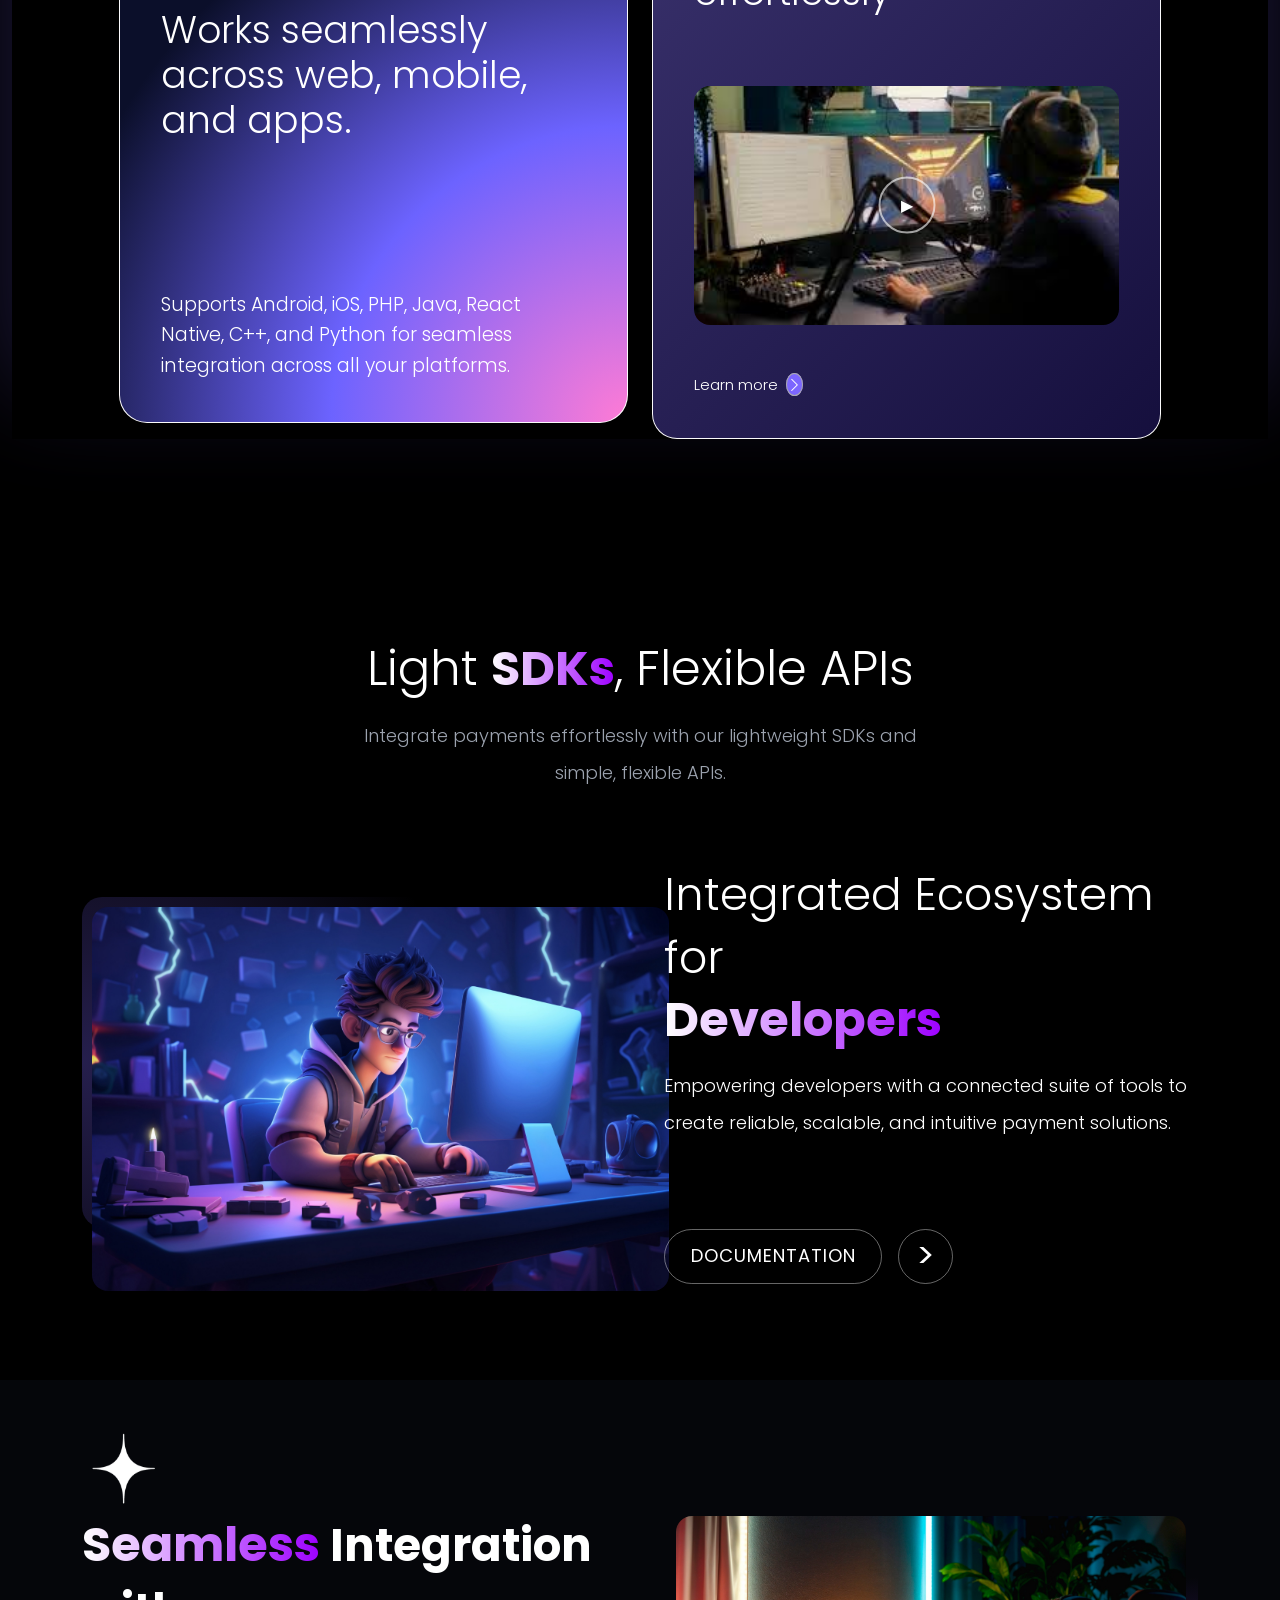
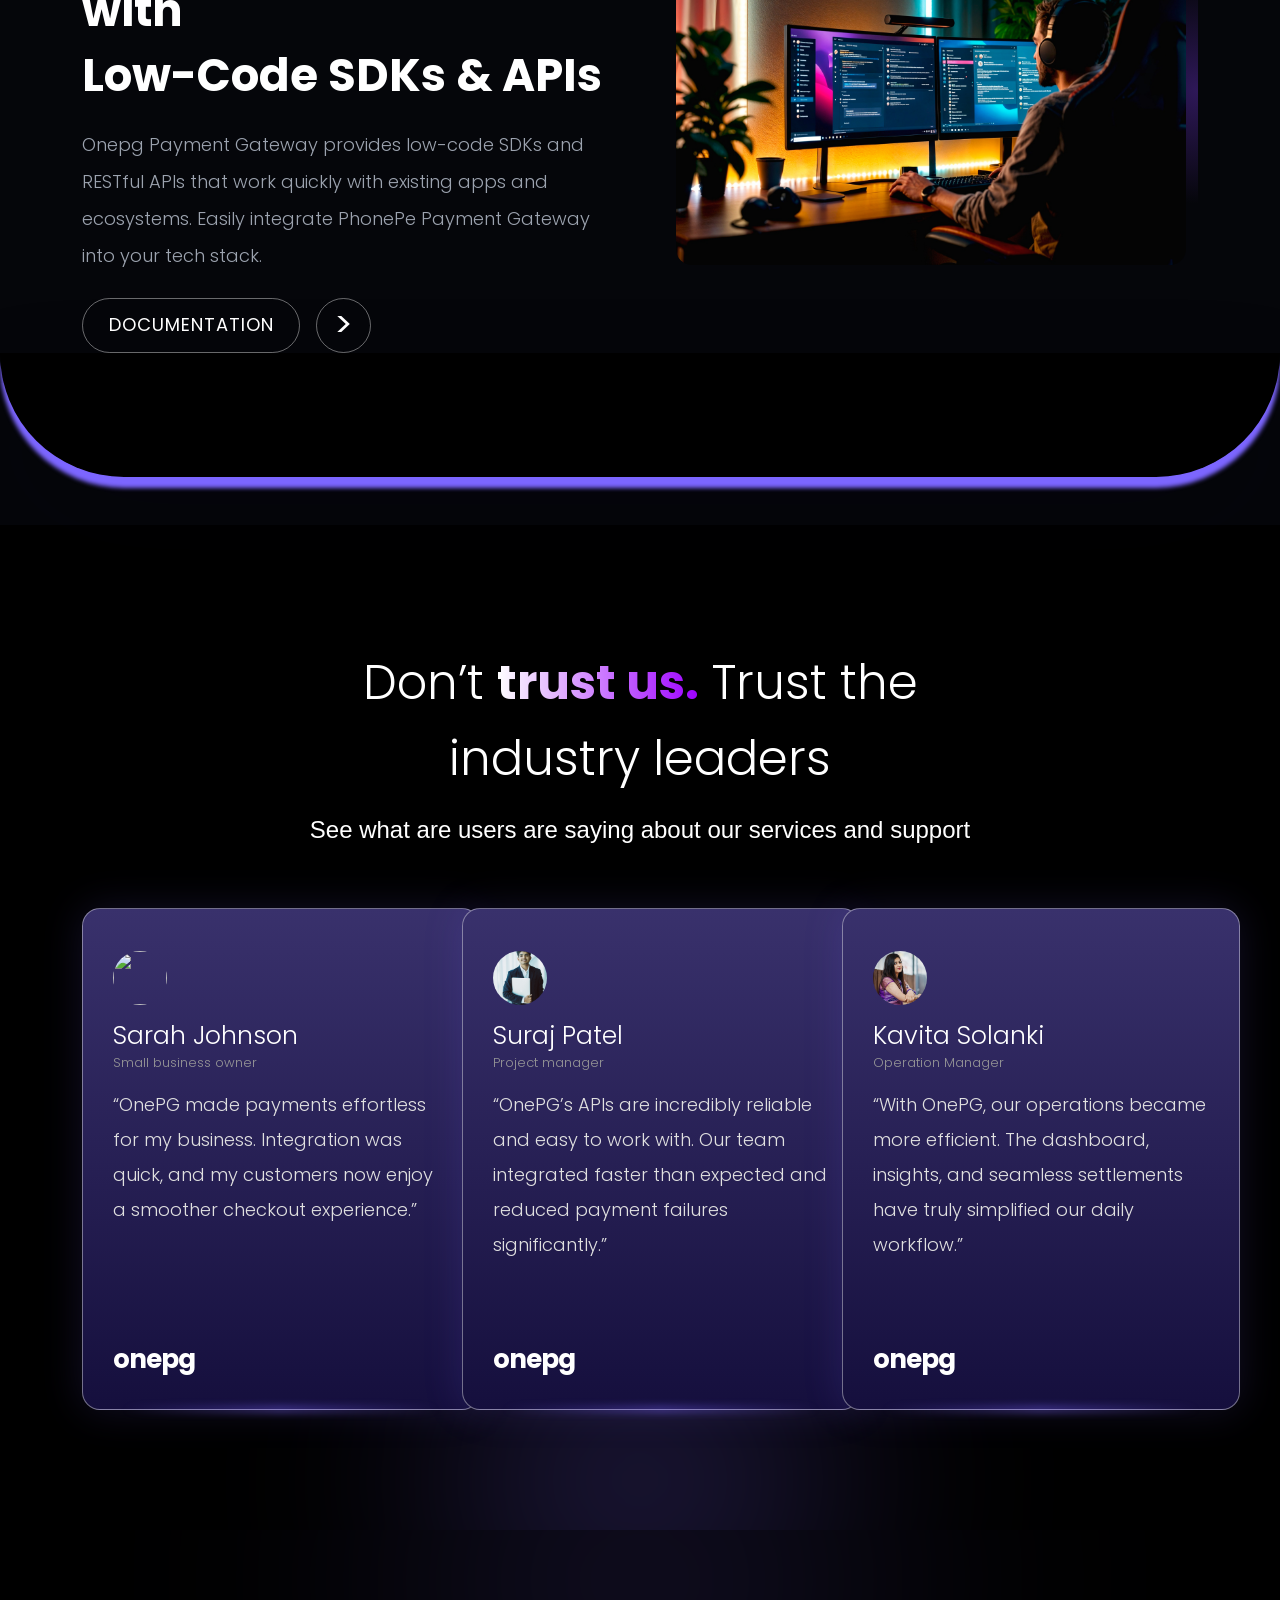
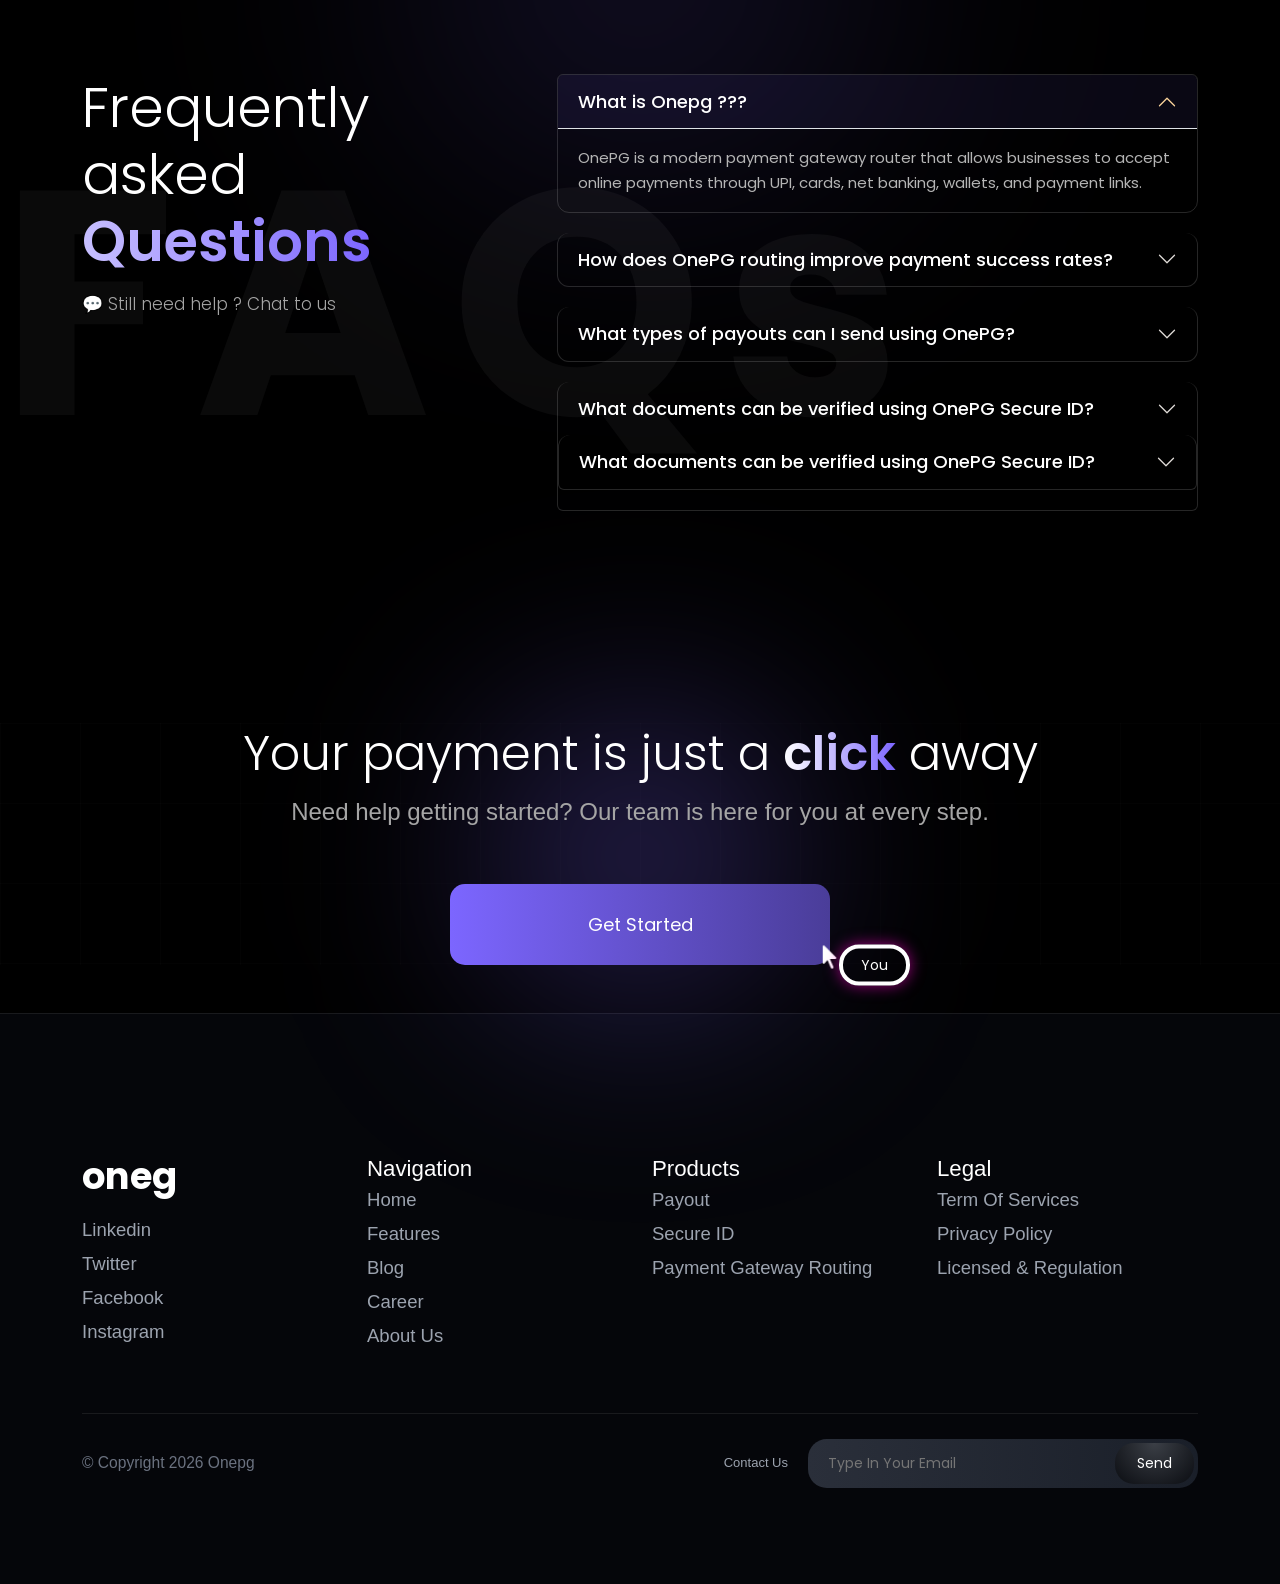
==== commit 52968a39: "zxscnb" ====
--- a/index.html
+++ b/index.html
@@ -120,147 +120,153 @@
     <section class="features-section py-5">
 
         <div class="container text-center">
-    
+
             <h2 class="feature-title">
                 Smarter Payments with Unified
             </h2>
-    
+
             <h2 class="feature-title gradient-text mb-3">
                 Routing, Payouts & ID Verification
             </h2>
-    
+
             <p class="feature-subtitle mx-auto mb-5">
                 Transform the way your business handles payments with intelligent routing,
                 lightning fast payouts, and advanced verification tools all integrated
                 in one powerful ecosystem.
             </p>
-    
-    
+
+
             <div class="row g-4 d-none d-lg-flex">
-    
+
                 <div class="col-lg-4 d-flex justify-content-center">
                     <div class="feature-card">
-    
+
                         <div class="icon-circle mb-3">
                             <img src="send.png" alt="" class="send-icon">
                         </div>
-    
+
                         <h5 class="card-title">Instant Payouts</h5>
-    
+
                         <p class="mt-5 card-dec">
                             Disburse funds to any bank account, UPI ID, or wallet in real time.
                             OnePG Payouts help businesses automate vendor payments, refunds,
                             commissions, and settlements with complete accuracy and high success rates.
                         </p>
-    
+
                         <button class="visit-btn">Visit</button>
-    
-                    </div>
-                </div>
-    
-    
+
+                    </div>
+                </div>
+
+
                 <div class="col-lg-4 d-flex justify-content-center">
                     <div class="feature-card">
-    
+
                         <div class="icon-circle mb-3">
                             <img src="glass.png " alt="" class="glass-icon">
                         </div>
-    
+
                         <h5 class="card-title">Smart Payment Routing</h5>
-    
+
                         <p class="mt-5 card-dec">
                             Boost your success rate with OnePG’s adaptive routing engine.
                             Transactions automatically flow through the best performing payment
                             gateway based on real time performance.
                         </p>
-    
+
                         <button class="visit-btn">Visit</button>
-    
-                    </div>
-                </div>
-    
-    
+
+                    </div>
+                </div>
+
+
                 <div class="col-lg-4 d-flex justify-content-center">
                     <div class="feature-card">
-    
+
                         <div class="icon-circle mb-3">
                             <img src="key.png" alt="" class="glass-icon">
                         </div>
-    
+
                         <h5 class="card-title">Secure ID Verification</h5>
-    
+
                         <p class="mt-5 card-dec">
                             Authenticate PAN, Aadhaar, GSTIN, and bank details instantly.
                             Reduce fraud and speed up onboarding with secure AI powered identity verification.
                         </p>
-    
+
                         <button class="visit-btn">Visit</button>
-    
-                    </div>
-                </div>
-    
-            </div>
-    
-    
+
+                    </div>
+                </div>
+
+            </div>
+
+
             <div id="featureCarousel" class="carousel slide d-lg-none" data-bs-ride="carousel">
-    
+
                 <div class="carousel-inner">
-    
+
                     <div class="carousel-item active">
                         <div class="carousel-row">
                             <div class="feature-card mx-auto">
                                 <div class="icon-circle mb-3">
                                     <img src="send.png" class="send-icon">
                                 </div>
-                                <h5 class="card-title">Instant Payouts</h5>
+                                <h5 class="card-title">Instant <br> Payouts</h5>
                                 <p class="card-dec">
-                                    Disburse funds to any bank account, UPI ID, or wallet in real time.
-                                </p>
-                                <button class="visit-btn">Visit</button>
-                            </div>
-    
+                                    Boost your success rate with OnePG’s adaptive routing wallet a real time . The
+                                    Transactions automatically flow through the best performing payment gateway based on
+                                    real time performance, ensuring faster checkouts and fewer failures. </p>
+
+                                <button class="visit-btn1 ">Visit</button>
+                            </div>
+
                             <div class="feature-card mx-auto tablet-only">
                                 <div class="icon-circle mb-3">
                                     <img src="glass.png" class="glass-icon">
                                 </div>
                                 <h5 class="card-title">Smart Payment Routing</h5>
                                 <p class="card-dec">
-                                    Boost success rate with adaptive routing engine.
-                                </p>
+                                    Boost your success rate with OnePG’s adaptive routing wallet a real time . The
+                                    Transactions automatically flow through the best performing payment gateway based on
+                                    real time performance, ensuring faster checkouts and fewer failures. </p>
                                 <button class="visit-btn">Visit</button>
                             </div>
                         </div>
                     </div>
-    
+
                     <div class="carousel-item">
                         <div class="carousel-row">
                             <div class="feature-card mx-auto">
                                 <div class="icon-circle mb-3">
                                     <img src="key.png" class="glass-icon">
                                 </div>
-                                <h5 class="card-title">Secure ID Verification</h5>
+                                <h5 class="card-title">Secure ID <br> Verification</h5>
                                 <p class="card-dec">
-                                    Authenticate PAN, Aadhaar, GSTIN instantly with AI powered verification.
-                                </p>
+                                    Boost your success rate with OnePG’s adaptive routing wallet a real time . The
+                                    Transactions automatically flow through the best performing payment gateway based on
+                                    real time performance, ensuring faster checkouts and fewer failures. </p>
                                 <button class="visit-btn">Visit</button>
                             </div>
                         </div>
                     </div>
-    
-                </div>
-    
-                <button class="carousel-control-prev" type="button" data-bs-target="#featureCarousel" data-bs-slide="prev">
+
+                </div>
+
+                <button class="carousel-control-prev" type="button" data-bs-target="#featureCarousel"
+                    data-bs-slide="prev">
                     <span class="carousel-control-prev-icon"></span>
                 </button>
-    
-                <button class="carousel-control-next" type="button" data-bs-target="#featureCarousel" data-bs-slide="next">
+
+                <button class="carousel-control-next" type="button" data-bs-target="#featureCarousel"
+                    data-bs-slide="next">
                     <span class="carousel-control-next-icon"></span>
                 </button>
-    
-            </div>
-    
-        </div>
-    
+
+            </div>
+
+        </div>
+
     </section>
     <section class="payout-section  ">
         <div class="container py-5">
@@ -527,38 +533,38 @@
     </section>
     <section class="feature-section">
         <div class="container text-center">
-    
+
             <h2 class="feature-title">
                 <span class="gradient-feature">20000+</span> trusted by thousands <br> of sellers
             </h2>
-    
+
             <p class="feature-sub">
                 We simplify payments with services for collections, payouts, and
                 real-time verification.
             </p>
-    
+
             <div class="row g-4 desktop-grid">
-    
+
                 <div class="col-lg-4 d-flex justify-content-center">
                     <div class="features-card text-start">
-                
+
                         <div class="plus">+</div>
-                
+
                         <div class="card-small">Developer</div>
-                
+
                         <div class="card-title">
                             Friendly API
                         </div>
-                
-                         <div class="card-icon1">&lt;/&gt;</div>
-                
-                         <div class="card-bottom-title">
-                            Effortless <br>  Integration
-                        </div>
-                
-                    </div>
-                </div>
-    
+
+                        <div class="card-icon1">&lt;/&gt;</div>
+
+                        <div class="card-bottom-title">
+                            Effortless <br> Integration
+                        </div>
+
+                    </div>
+                </div>
+
                 <div class="col-lg-4 d-flex justify-content-center">
                     <div class="features-card text-start">
                         <div class="plus">+</div>
@@ -566,11 +572,12 @@
                         <div class="card-title">Bulk Payouts <br> Made Effortless</div>
                         <div class="icon-text">
                             <div class="card-icon"><img src="send.png" class="send-icon"></div>
-                            <div class="card-description">Manage high-volume payouts with accuracy, speed, and complete reporting no manual effort, no room for errors.</div>
-                        </div>
-                    </div>
-                </div>
-    
+                            <div class="card-description">Manage high-volume payouts with accuracy, speed, and complete
+                                reporting no manual effort, no room for errors.</div>
+                        </div>
+                    </div>
+                </div>
+
                 <div class="col-lg-4 d-flex justify-content-center">
                     <div class="features-card text-start">
                         <div class="plus">+</div>
@@ -578,11 +585,12 @@
                         <div class="card-title">Secure ID</div>
                         <div class="icon-text1">
                             <div class="card-icon"><img src="key.png" class="send-icon"></div>
-                            <div class="card-description">Verify Aadhar, PAN, GSTIN and Bank a/c details of an individual or business and do identity verification in real-time.</div>
-                        </div>
-                    </div>
-                </div>
-    
+                            <div class="card-description">Verify Aadhar, PAN, GSTIN and Bank a/c details of an
+                                individual or business and do identity verification in real-time.</div>
+                        </div>
+                    </div>
+                </div>
+
                 <div class="col-lg-4 d-flex justify-content-center">
                     <div class="features-card text-start">
                         <div class="plus">+</div>
@@ -590,11 +598,12 @@
                         <div class="card-title">Webhook <br> Integration</div>
                         <div class="icon-text">
                             <div class="card-icon4"><img src="setting.png" class="send-icon"></div>
-                            <div class="card-description">Retry logic and signature checks ensure secure, reliable webhook delivery.</div>
-                        </div>
-                    </div>
-                </div>
-    
+                            <div class="card-description">Retry logic and signature checks ensure secure, reliable
+                                webhook delivery.</div>
+                        </div>
+                    </div>
+                </div>
+
                 <div class="col-lg-4 d-flex justify-content-center">
                     <div class="features-card text-start">
                         <div class="plus">+</div>
@@ -602,12 +611,13 @@
                         <div class="card-title">Smart Payment <br> Routing</div>
                         <div class="icon-text">
                             <div class="card-icon5"><img src="glass.png" class="send-icon"></div>
-                            <div class="card-description">Route Payments to multiple payment gateways on your website or application.
-                            </div>
-                        </div>
-                    </div>
-                </div>
-    
+                            <div class="card-description">Route Payments to multiple payment gateways on your website or
+                                application.
+                            </div>
+                        </div>
+                    </div>
+                </div>
+
                 <div class="col-lg-4 d-flex justify-content-center">
                     <div class="features-card text-start">
                         <div class="plus">+</div>
@@ -615,18 +625,19 @@
                         <div class="card-title">Fast & Secure <br> Payouts</div>
                         <div class="icon-text">
                             <div class="card-icon6"><img src="send.png" class="send-icon"></div>
-                            <div class="card-description">Send payments instantly to any bank account, UPI VPA, card, or wallet.
-                            </div>
-                        </div>
-                    </div>
-                </div>
-    
-            </div>
-    
+                            <div class="card-description">Send payments instantly to any bank account, UPI VPA, card, or
+                                wallet.
+                            </div>
+                        </div>
+                    </div>
+                </div>
+
+            </div>
+
             <div id="featureCarousel" class="carousel slide mobile-carousel" data-bs-ride="carousel">
-    
+
                 <div class="carousel-inner">
-    
+
                     <div class="carousel-item active">
                         <div class="carousel-row">
                             <div class="features-card text-start">
@@ -638,7 +649,7 @@
                                     <div class="card-description">Simple developer-first APIs.</div>
                                 </div>
                             </div>
-    
+
                             <div class="features-card text-start tablet-only">
                                 <div class="plus">+</div>
                                 <div class="card-small">Bulk Payouts</div>
@@ -650,7 +661,7 @@
                             </div>
                         </div>
                     </div>
-    
+
                     <div class="carousel-item">
                         <div class="carousel-row">
                             <div class="features-card text-start">
@@ -662,7 +673,7 @@
                                     <div class="card-description">Verify documents in real-time.</div>
                                 </div>
                             </div>
-    
+
                             <div class="features-card text-start tablet-only">
                                 <div class="plus">+</div>
                                 <div class="card-small">Webhook</div>
@@ -674,7 +685,7 @@
                             </div>
                         </div>
                     </div>
-    
+
                     <div class="carousel-item">
                         <div class="carousel-row">
                             <div class="features-card text-start">
@@ -686,7 +697,7 @@
                                     <div class="card-description">Route payments smartly.</div>
                                 </div>
                             </div>
-    
+
                             <div class="features-card text-start tablet-only">
                                 <div class="plus">+</div>
                                 <div class="card-small">Payout</div>
@@ -698,19 +709,21 @@
                             </div>
                         </div>
                     </div>
-    
-                </div>
-    
-                <button class="carousel-control-prev" type="button" data-bs-target="#featureCarousel" data-bs-slide="prev">
+
+                </div>
+
+                <button class="carousel-control-prev" type="button" data-bs-target="#featureCarousel"
+                    data-bs-slide="prev">
                     <span class="carousel-control-prev-icon"></span>
                 </button>
-    
-                <button class="carousel-control-next" type="button" data-bs-target="#featureCarousel" data-bs-slide="next">
+
+                <button class="carousel-control-next" type="button" data-bs-target="#featureCarousel"
+                    data-bs-slide="next">
                     <span class="carousel-control-next-icon"></span>
                 </button>
-    
-            </div>
-    
+
+            </div>
+
         </div>
     </section>
 
@@ -1104,6 +1117,22 @@
                                 </div>
 
                             </div>
+                            <div class="accordion-item faq-item">
+                                <h2 class="accordion-header">
+                                    <button class="accordion-button faq-question collapsed" type="button"
+                                        data-bs-toggle="collapse" data-bs-target="#faq4">
+                                        What documents can be verified using OnePG Secure ID?
+                                    </button>
+                                </h2>
+    
+                                <div id="faq4" class="accordion-collapse collapse" data-bs-parent="#faqAccordion">
+    
+                                    <div class="accordion-body faq-answer">
+                                        We support Aadhaar, PAN, GSTIN, bank account verification, and more.
+                                        Verification is instant, secure, and compliant with regulatory standards.
+                                    </div>
+    
+                                </div>
                         </div>
 
                     </div>
--- a/style.css
+++ b/style.css
@@ -625,6 +625,16 @@
     color: white;
     transition: .3s;
 }
+.visit-btn1 {
+    width: 218px;
+    height: 55px;
+    margin-top: auto;
+    border-radius: 30px;
+    background: transparent;
+    border: 1px solid #aaa;
+    color: white;
+    transition: .3s;
+}
 
 .visit-btn:hover {
     border-color: #9b5cff;
@@ -698,6 +708,9 @@
     .visit-btn {
         margin: 25px auto 0;
     }
+    .visit-btn1 {
+        margin: 25px auto 0;
+    }
 }
 
 @media(max-width:767px) {
@@ -747,10 +760,11 @@
         line-height: 1.6;
     }
 
+     
     .visit-btn {
-        width: 180px;
         height: 48px;
-        font-size: 14px;
+        font-size: 13px;
+        margin-left: 40px !important;
     }
 }
 
@@ -778,7 +792,15 @@
         width: 160px;
         height: 44px;
         font-size: 13px;
-    }
+        margin-left: 40px !important;
+    }
+    .visit-btn1 {
+        width: 160px;
+        height: 44px;
+        font-size: 13px;
+        margin-left: 4px !important;
+    }
+ 
 }
 
 .payout-section {
@@ -1255,8 +1277,7 @@
     display: flex;
     align-items: center;
     gap: 12px;
-    /* padding: 5px 5px; */
-    border-radius: 12px;
+     border-radius: 12px;
     color: #fff;
     width: 283px;
     height: 67px;
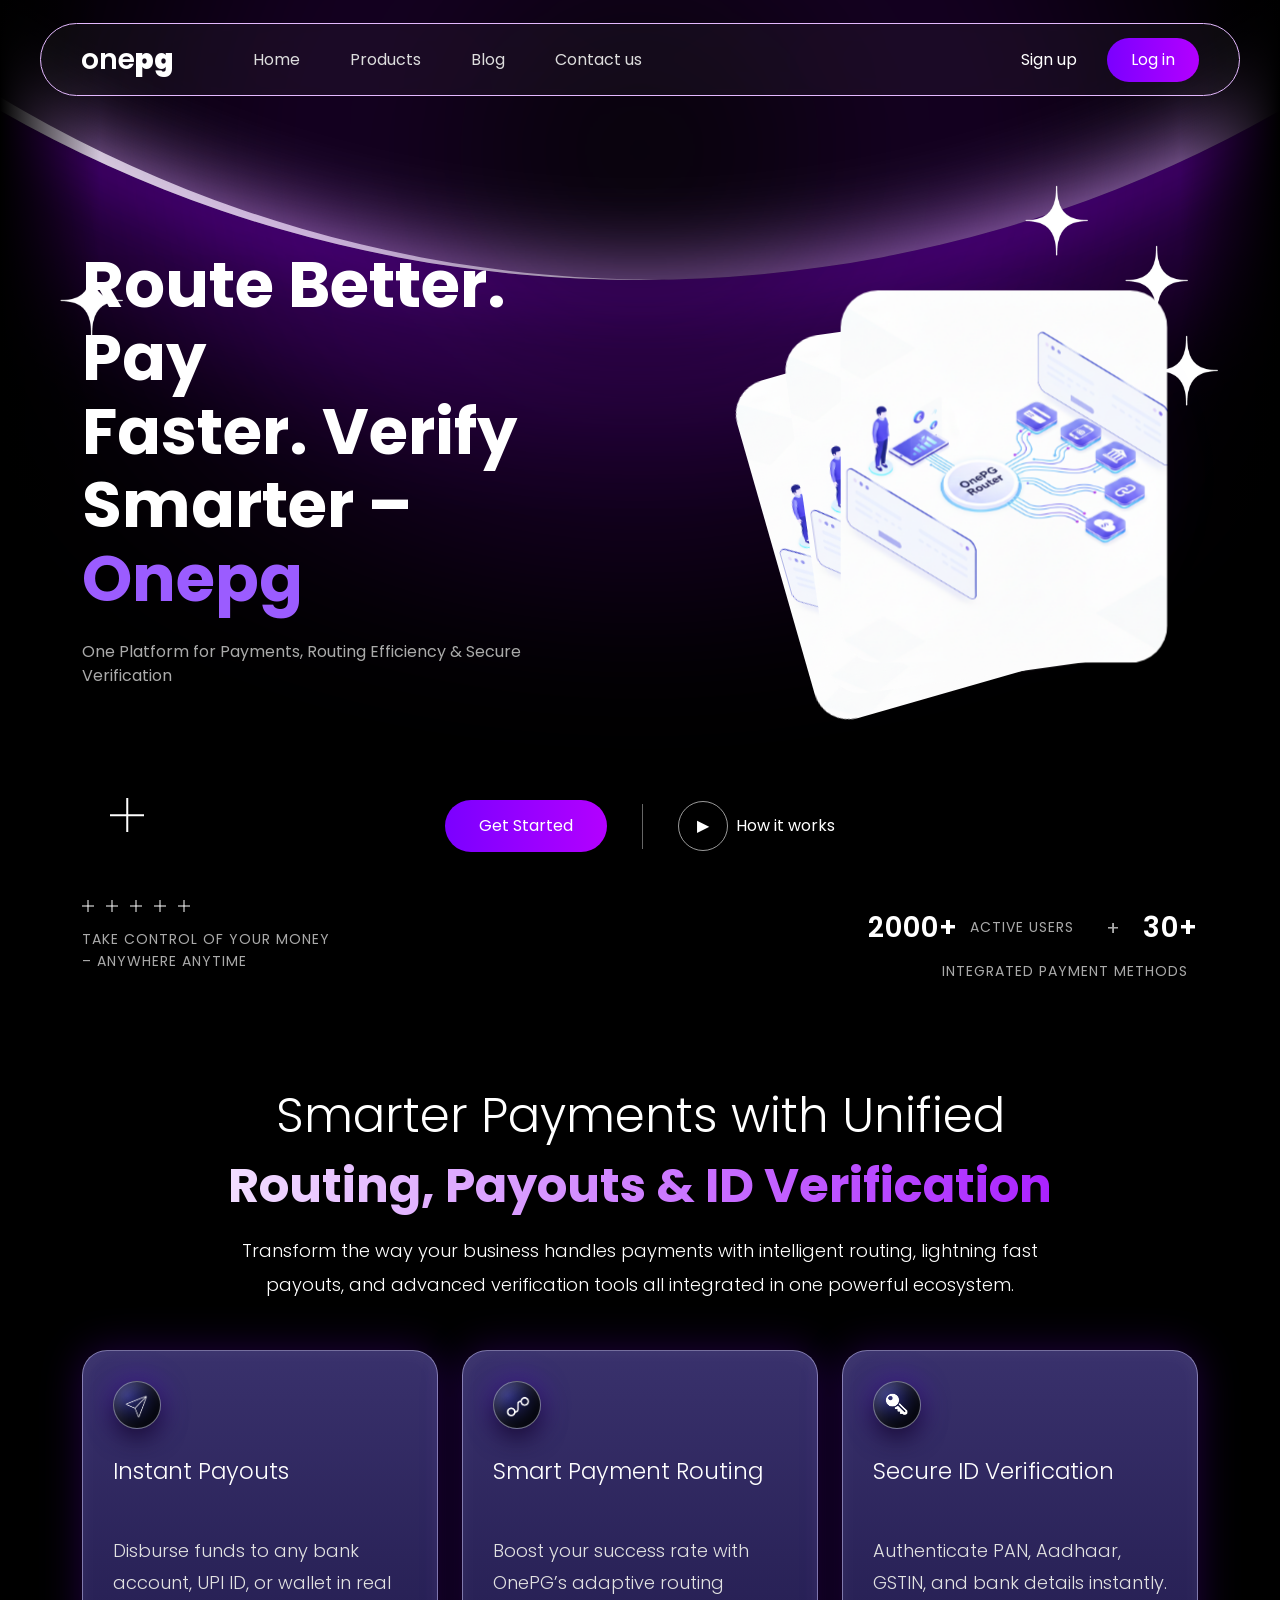
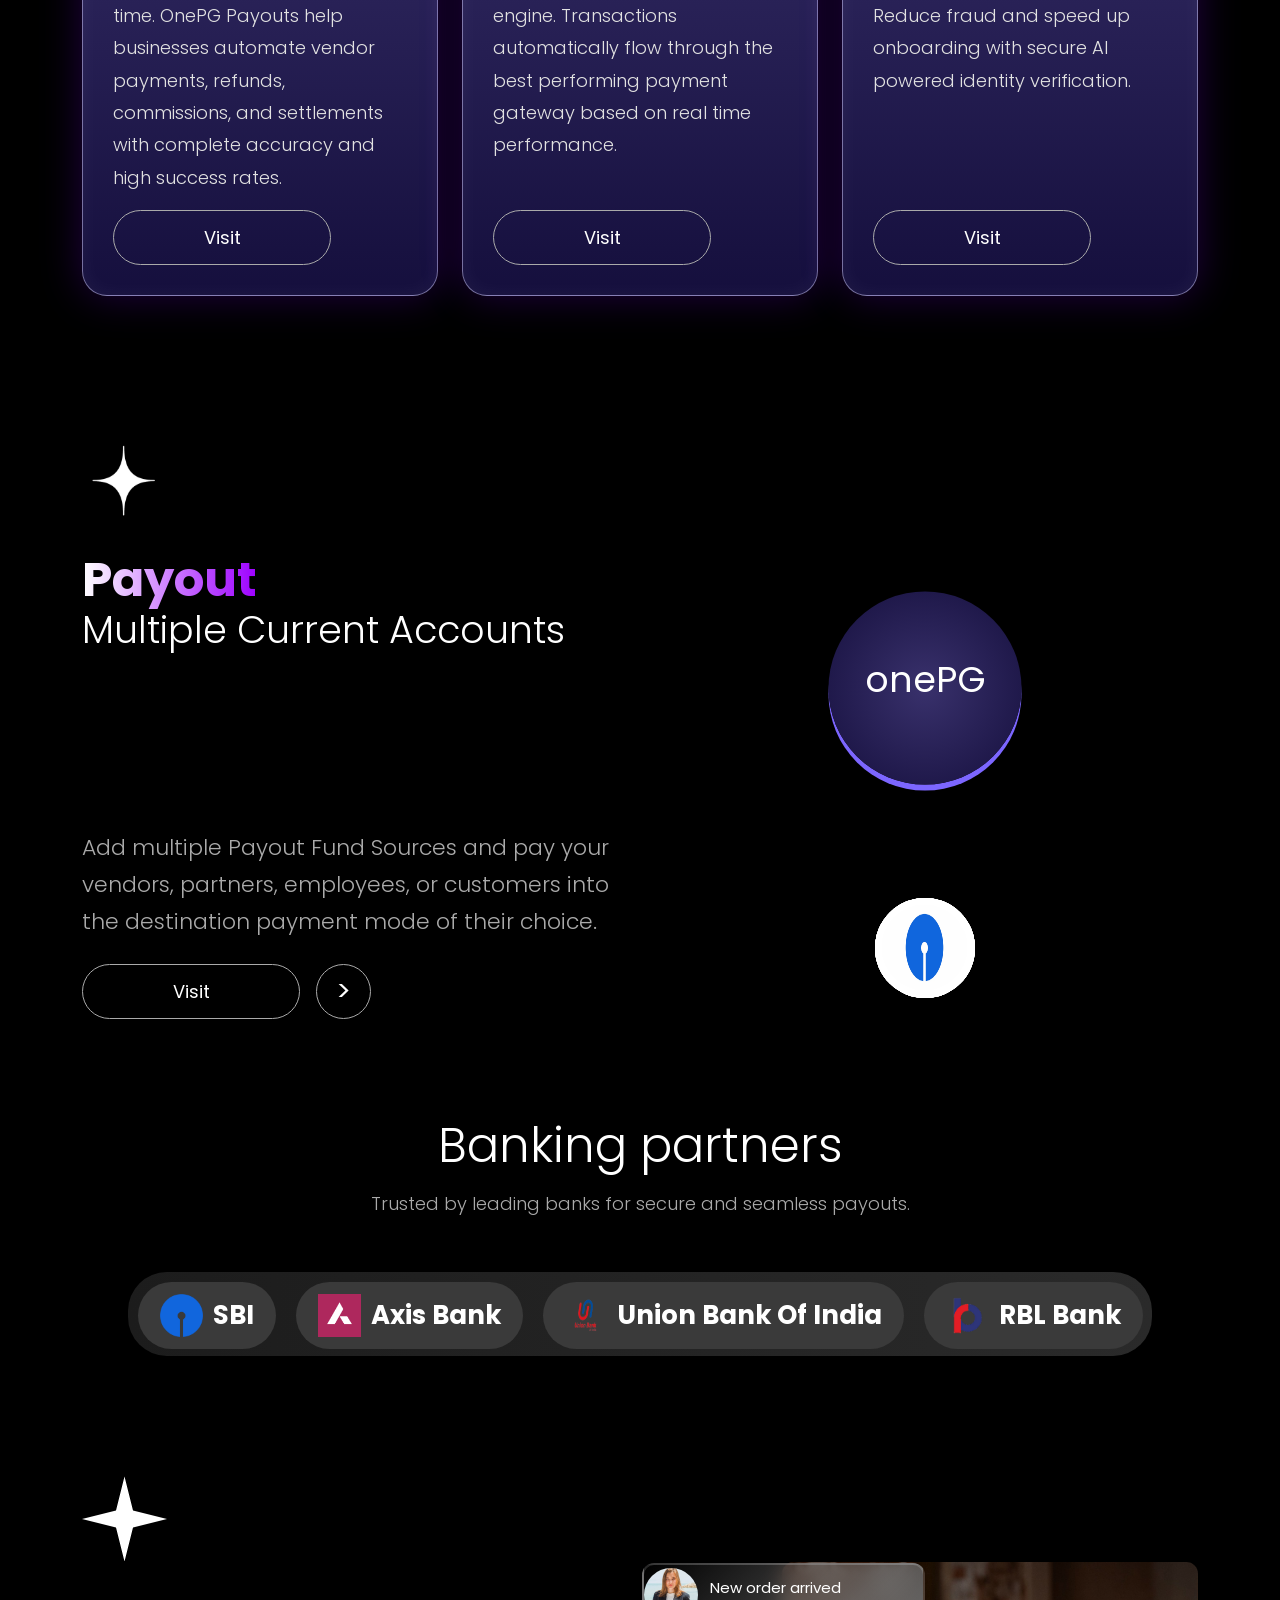
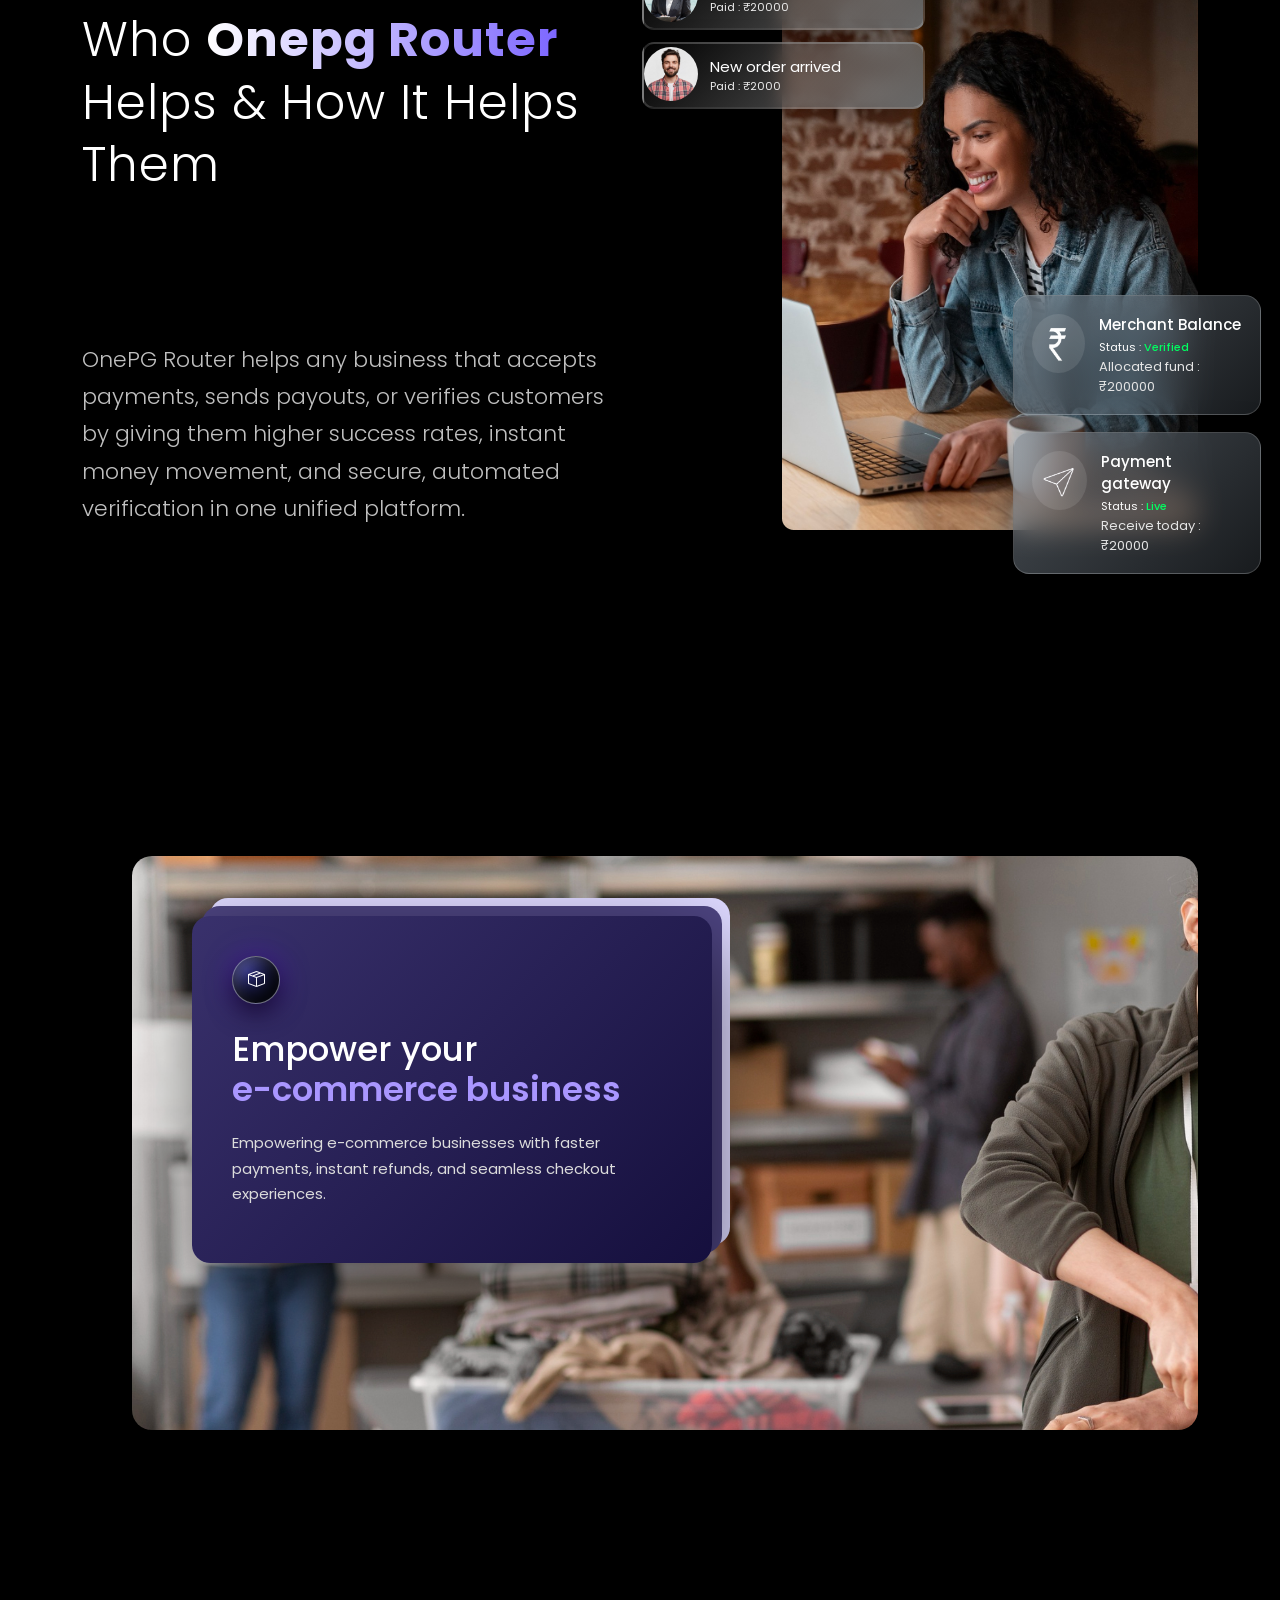
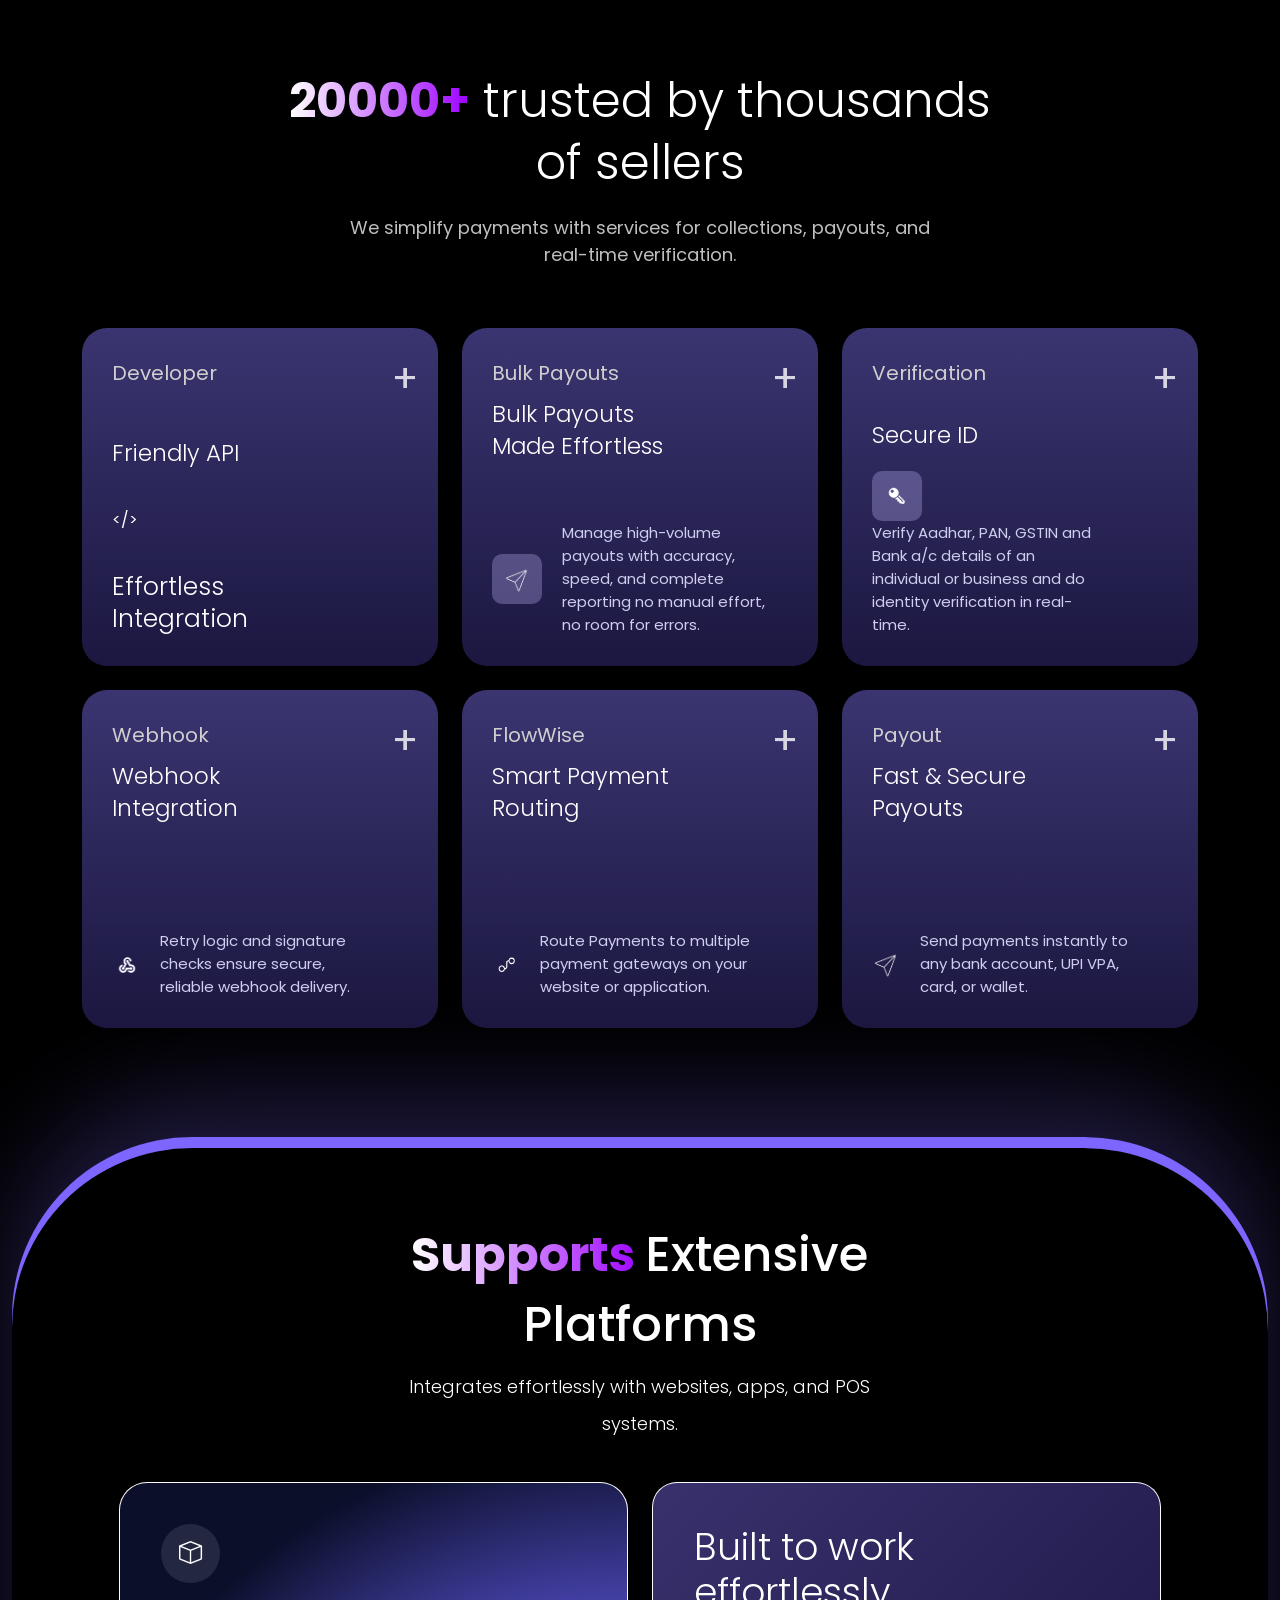
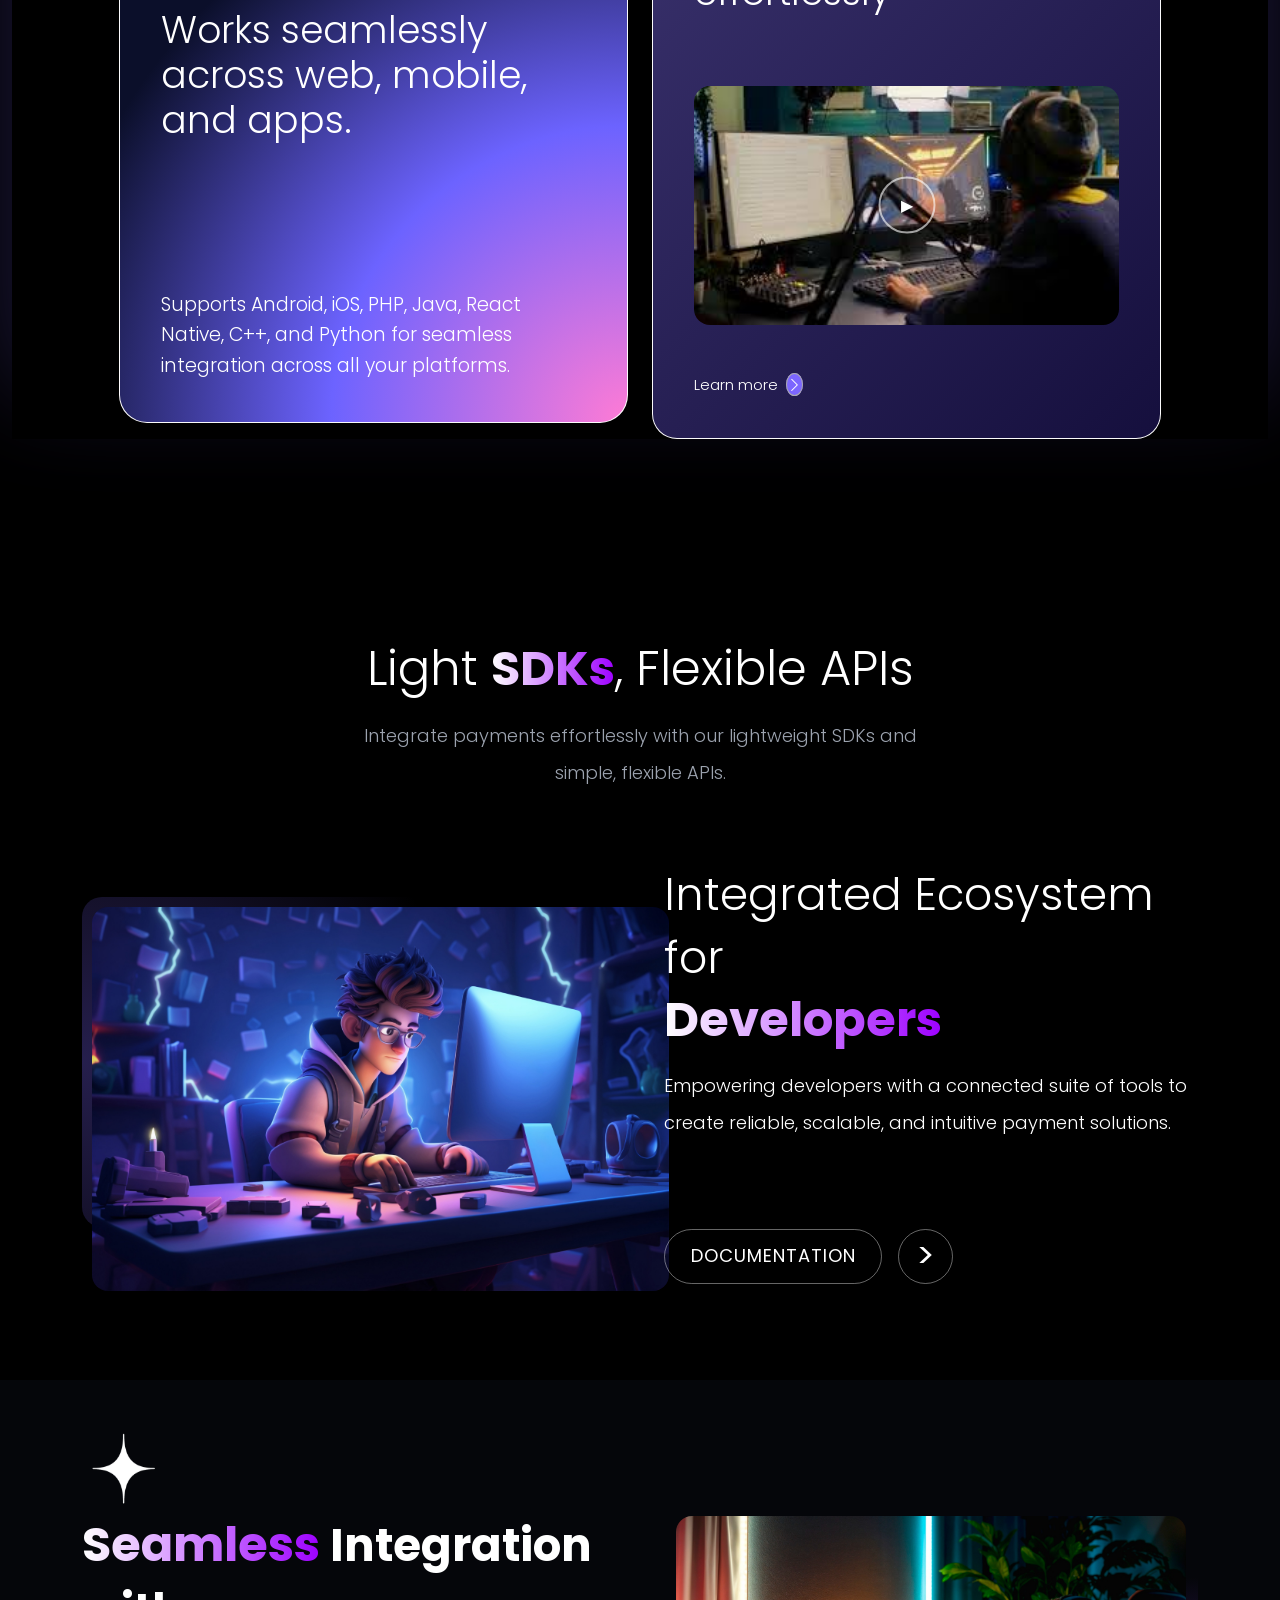
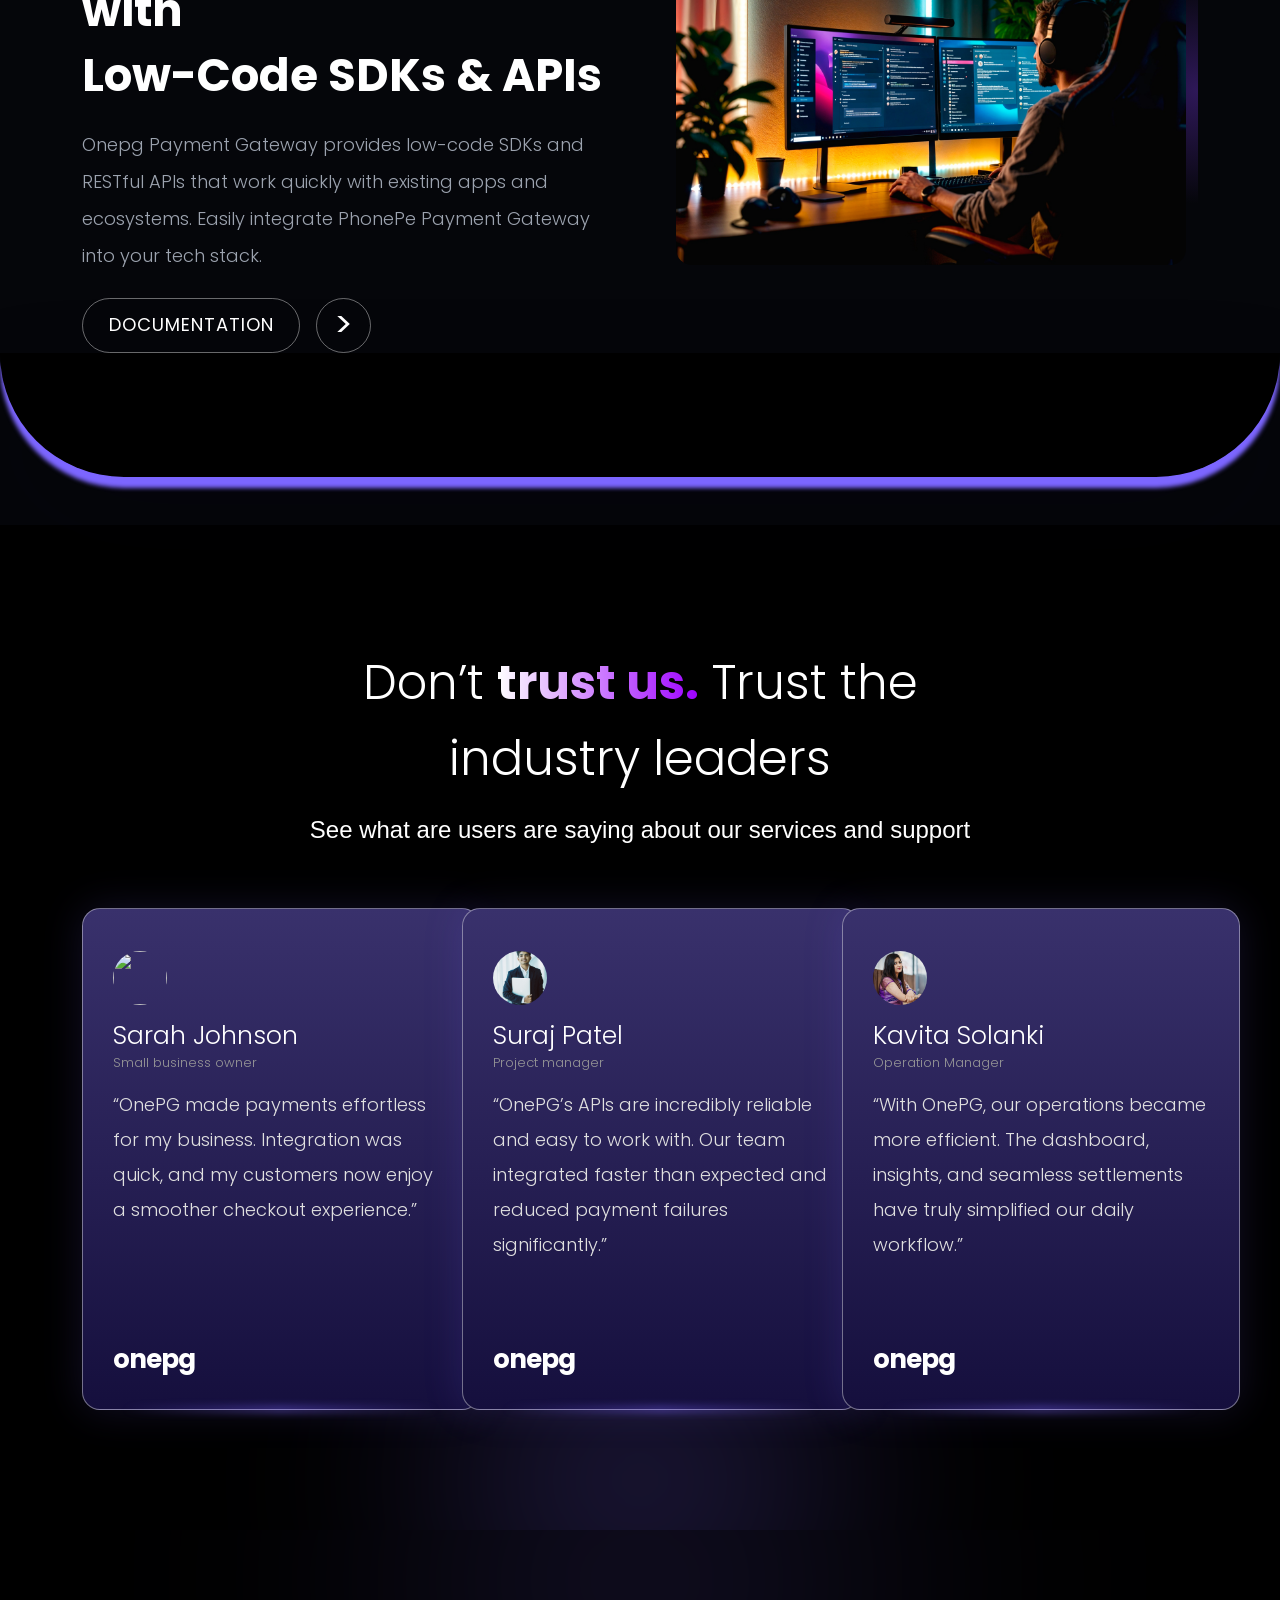
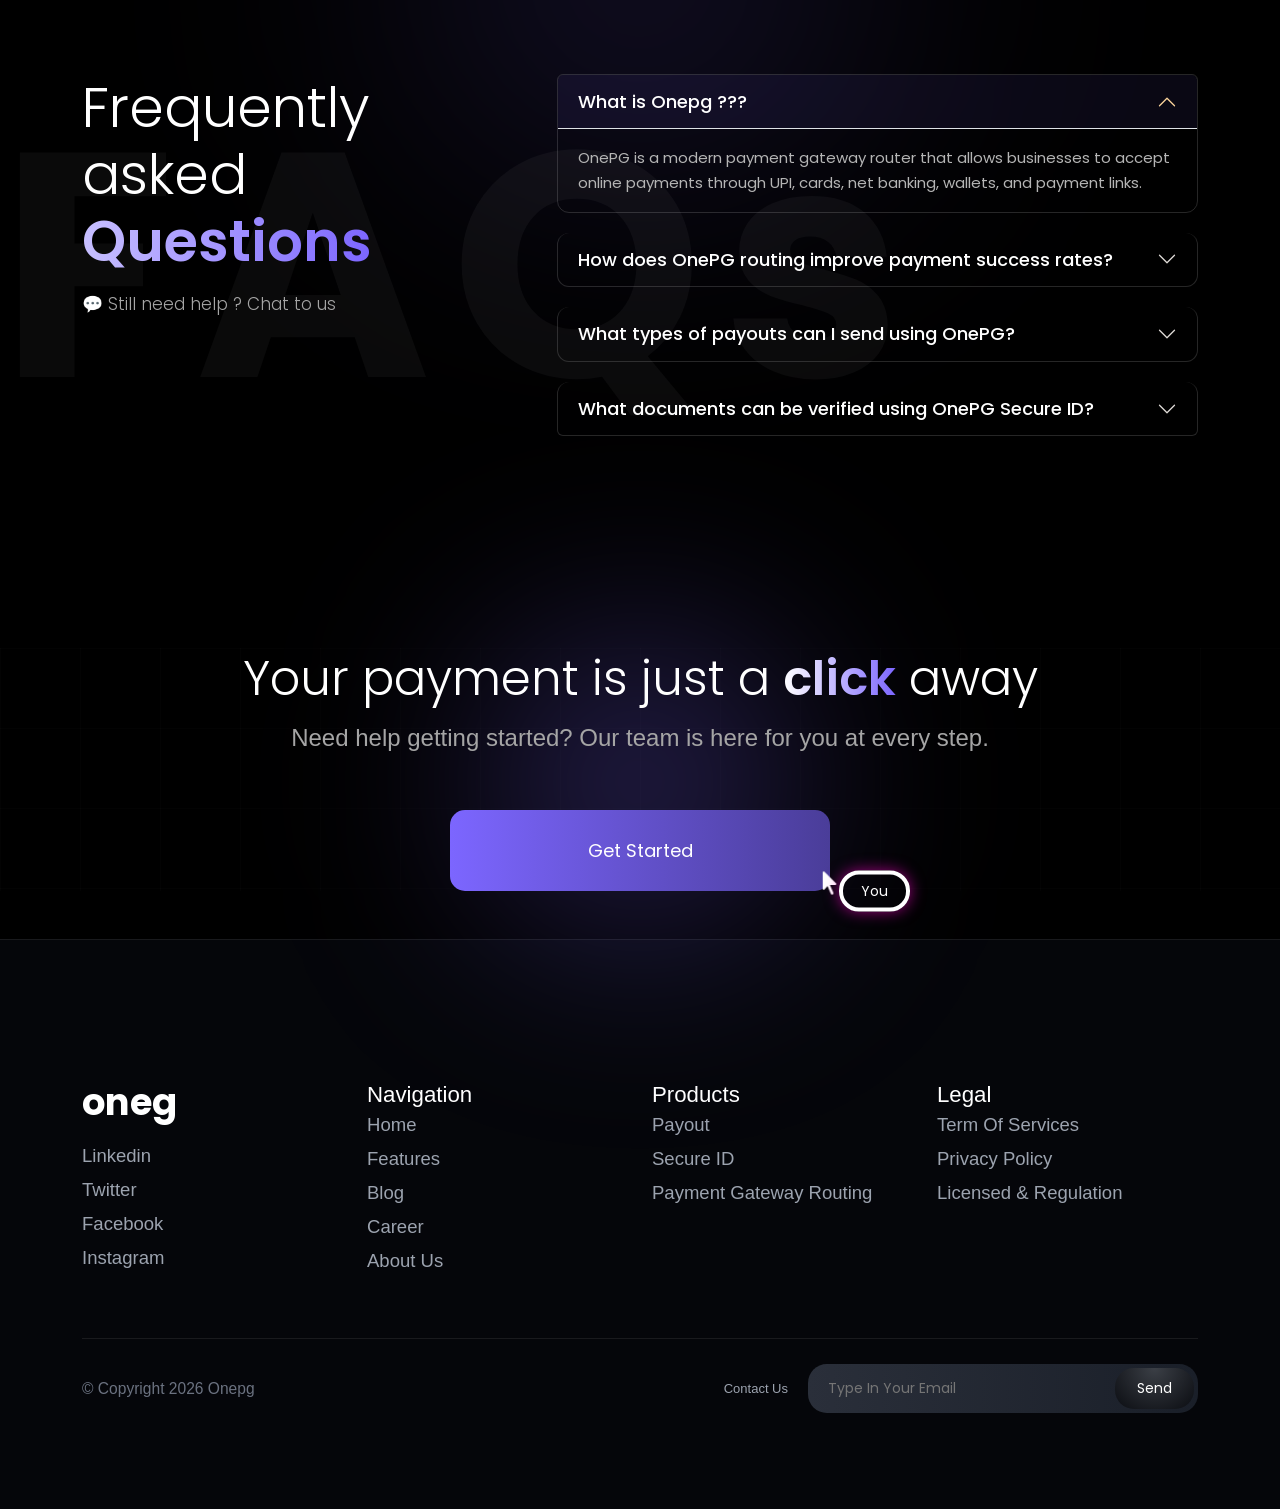
==== commit 3d7c7ebd: "dffdsc" ====
--- a/index.html
+++ b/index.html
@@ -643,10 +643,10 @@
                             <div class="features-card text-start">
                                 <div class="plus">+</div>
                                 <div class="card-small">Developer</div>
-                                <div class="card-title">Friendly API <br> Effortless Integration</div>
+                                <div class="card-title">Friendly API </div>
                                 <div class="icon-text">
                                     <div class="card-icon">&lt;/&gt;</div>
-                                    <div class="card-description">Simple developer-first APIs.</div>
+                                    <div class="card-description1">Effortless <br> Integration.</div>
                                 </div>
                             </div>
 
@@ -656,7 +656,7 @@
                                 <div class="card-title">Bulk Payouts <br> Made Effortless</div>
                                 <div class="icon-text">
                                     <div class="card-icon"><img src="send.png" class="send-icon"></div>
-                                    <div class="card-description">Manage high-volume payouts easily.</div>
+                                    <div class="card-description">Verify Aadhar, PAN, GSTIN and Bank a/c details of an individual or business and do identity verification in real-time.</div>
                                 </div>
                             </div>
                         </div>
@@ -670,7 +670,7 @@
                                 <div class="card-title">Secure ID</div>
                                 <div class="icon-text">
                                     <div class="card-icon"><img src="key.png" class="send-icon"></div>
-                                    <div class="card-description">Verify documents in real-time.</div>
+                                    <div class="card-description">Verify Aadhar, PAN, GSTIN and Bank a/c details of an individual or business and do identity verification in real-time.</div>
                                 </div>
                             </div>
 
@@ -680,7 +680,7 @@
                                 <div class="card-title">Webhook Integration</div>
                                 <div class="icon-text">
                                     <div class="card-icon"><img src="setting.png" class="send-icon"></div>
-                                    <div class="card-description">Secure webhook delivery.</div>
+                                    <div class="card-description">Verify Aadhar, PAN, GSTIN and Bank a/c details of an individual or business and do identity verification in real-time.</div>
                                 </div>
                             </div>
                         </div>
@@ -694,7 +694,7 @@
                                 <div class="card-title">Smart Payment Routing</div>
                                 <div class="icon-text">
                                     <div class="card-icon"><img src="glass.png" class="send-icon"></div>
-                                    <div class="card-description">Route payments smartly.</div>
+                                    <div class="card-description">Verify Aadhar, PAN, GSTIN and Bank a/c details of an individual or business and do identity verification in real-time.</div>
                                 </div>
                             </div>
 
@@ -704,7 +704,7 @@
                                 <div class="card-title">Fast & Secure Payouts</div>
                                 <div class="icon-text">
                                     <div class="card-icon"><img src="send.png" class="send-icon"></div>
-                                    <div class="card-description">Instant bank transfers.</div>
+                                    <div class="card-description">Verify Aadhar, PAN, GSTIN and Bank a/c details of an individual or business and do identity verification in real-time.</div>
                                 </div>
                             </div>
                         </div>
@@ -1117,22 +1117,7 @@
                                 </div>
 
                             </div>
-                            <div class="accordion-item faq-item">
-                                <h2 class="accordion-header">
-                                    <button class="accordion-button faq-question collapsed" type="button"
-                                        data-bs-toggle="collapse" data-bs-target="#faq4">
-                                        What documents can be verified using OnePG Secure ID?
-                                    </button>
-                                </h2>
-    
-                                <div id="faq4" class="accordion-collapse collapse" data-bs-parent="#faqAccordion">
-    
-                                    <div class="accordion-body faq-answer">
-                                        We support Aadhaar, PAN, GSTIN, bank account verification, and more.
-                                        Verification is instant, secure, and compliant with regulatory standards.
-                                    </div>
-    
-                                </div>
+                            
                         </div>
 
                     </div>
--- a/style.css
+++ b/style.css
@@ -798,7 +798,7 @@
         width: 160px;
         height: 44px;
         font-size: 13px;
-        margin-left: 4px !important;
+        margin-left: 40px !important;
     }
  
 }
@@ -1748,6 +1748,7 @@
     height: 338px;
     display: flex;
     flex-direction: column;
+    justify-content: space-between;
 }
 
 .plus {
@@ -1768,23 +1769,12 @@
     margin-top: 10px;
     line-height: 32px;
 }
+
 .icon-text {
-    display: flex;
-    align-items: center;
-    gap: 30px;
-    margin-top:  70px;
-}
-.icon-text1 {
     display: flex;
     align-items: center;
     gap: 20px;
-    margin-top:  105px;
-}
-.icon-text2 {
-    display: flex;
-    align-items: center;
-    gap: 20px;
-    margin-top:  100px;
+    margin-top: auto;
 }
 
 .card-icon {
@@ -1795,76 +1785,26 @@
     display: flex;
     align-items: center;
     justify-content: center;
-    margin-top: -50px;
-}
-.card-icon4 {
-    width: 50px;
-    height: 50px;
-    border-radius: 10px;
-    background: rgba(199, 189, 255, 0.3);
-    display: flex;
-    align-items: center;
-    justify-content: center;
-    margin-top: -3px;
-}
-.card-icon5 {
-    width: 50px;
-    height: 50px;
-    border-radius: 10px;
-    background: rgba(199, 189, 255, 0.3);
-    display: flex;
-    align-items: center;
-    justify-content: center;
-    margin-top: -3px;
-}
-.card-icon6 {
-    width: 50px;
-    height: 50px;
-    border-radius: 10px;
-    background: rgba(199, 189, 255, 0.3);
-    display: flex;
-    align-items: center;
-    justify-content: center;
-    margin-top: -3px;
-}
-.card-icon1 {
-    width: 50px;
-    height: 50px;
-    border-radius: 10px;
-    background: rgba(199, 189, 255, 0.3);
-    display: flex;
-    align-items: center;
-    justify-content: center;
-    margin-top: 95px;
+    flex-shrink: 0;
 }
 
 .send-icon {
-    width: 28.436969757080078px;
-}
-.card-icon1 {
-    width: 50px;
-    height: 50px;
-    background: rgba(199, 189, 255, 0.3);
-    display: flex;
-    align-items: center;
-    justify-content: center;
-    border-radius: 10px;
-}
-
-.card-description {
+    width: 28px;
+}
+
+.card-description,
+.card-description1 {
     color: #cfcdf0;
     font-size: 15px;
     line-height: 23px;
     max-width: 220px;
 }
+
 .card-bottom-title{
     font-size: 25px;
     line-height: 32.9px;
     font-weight: 300;
-    font-style: Light;
     font-family: 'Poppins', sans-serif;
-
-
 }
 
 .carousel-control-prev-icon,
@@ -1896,8 +1836,7 @@
 
     .features-card {
         width: 100%;
-        height: auto;
-        min-height: 300px;
+        height: 320px;
     }
 }
 
@@ -1910,6 +1849,15 @@
 
     .tablet-only {
         display: none;
+    }
+
+    .features-card {
+        width: 100%;
+        height: 300px;
+    }
+
+    .icon-text {
+        align-items: center;
     }
 }
 .testimonial-section {
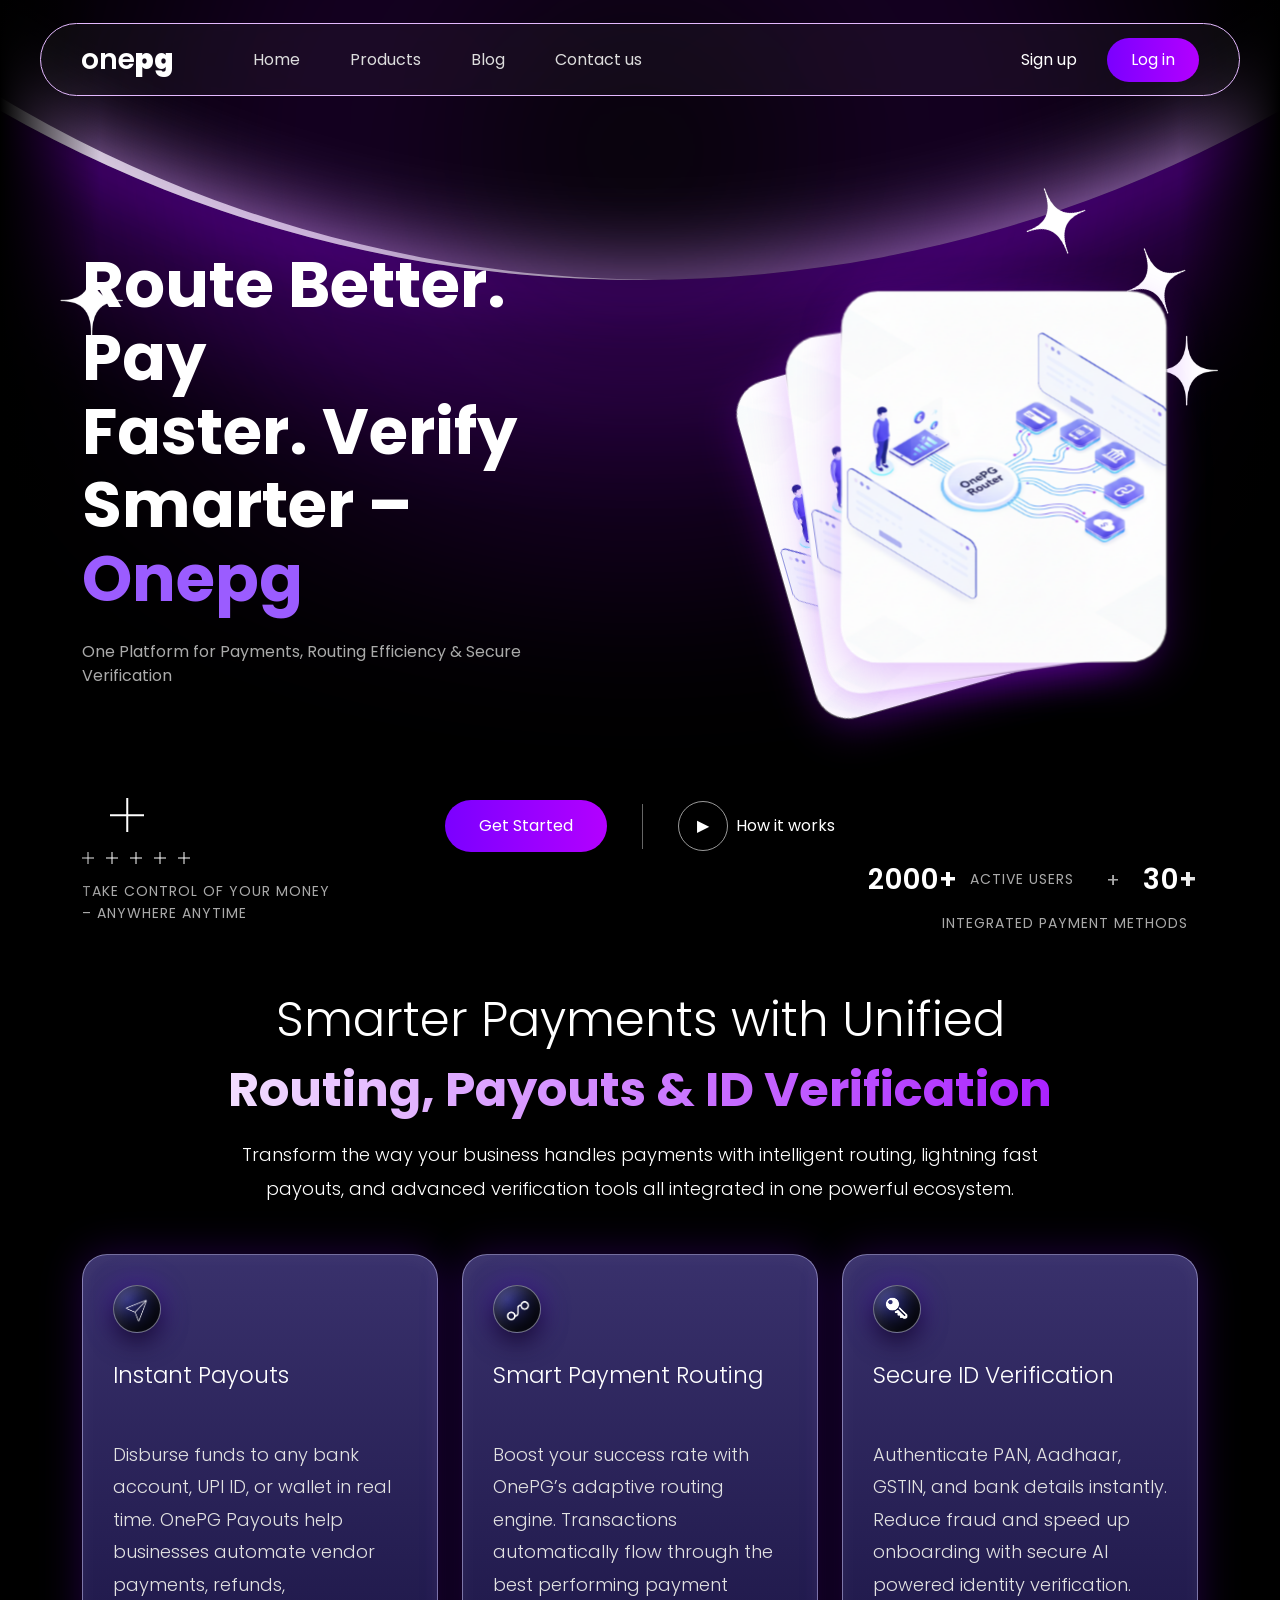
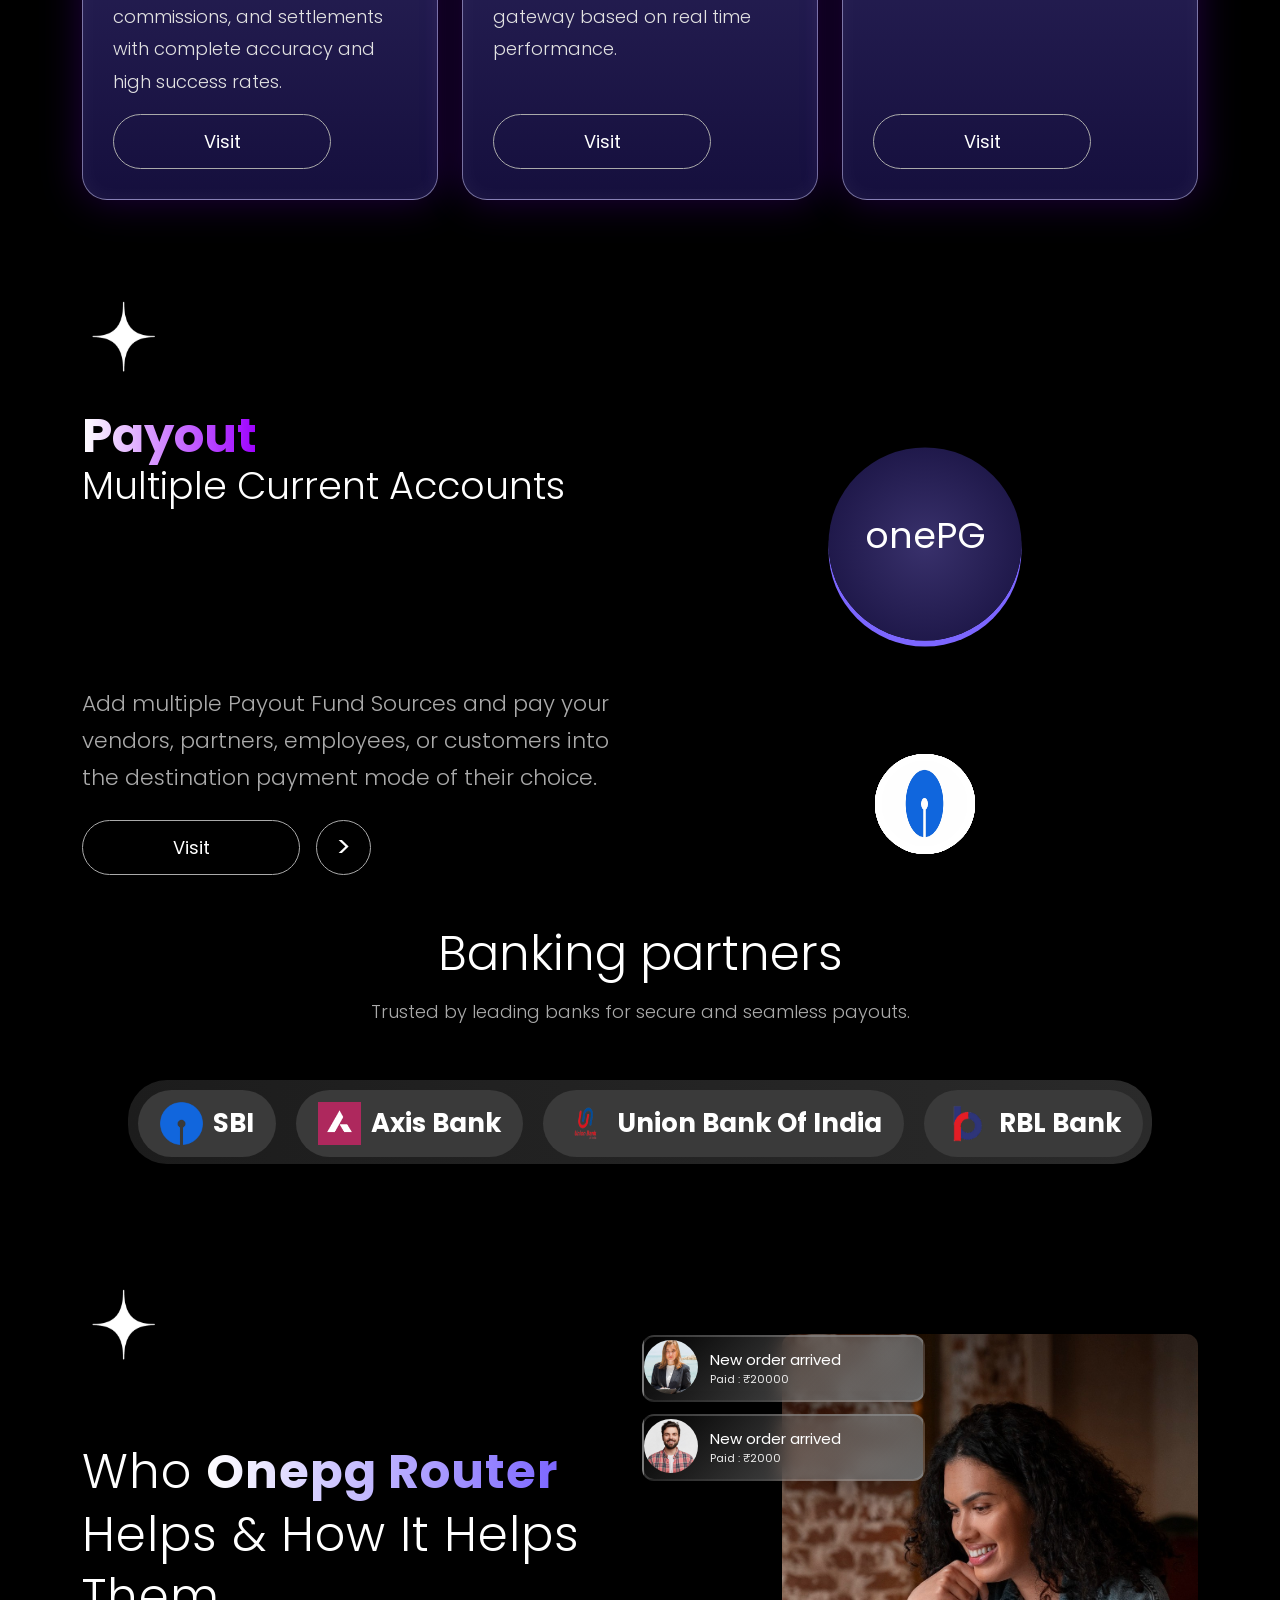
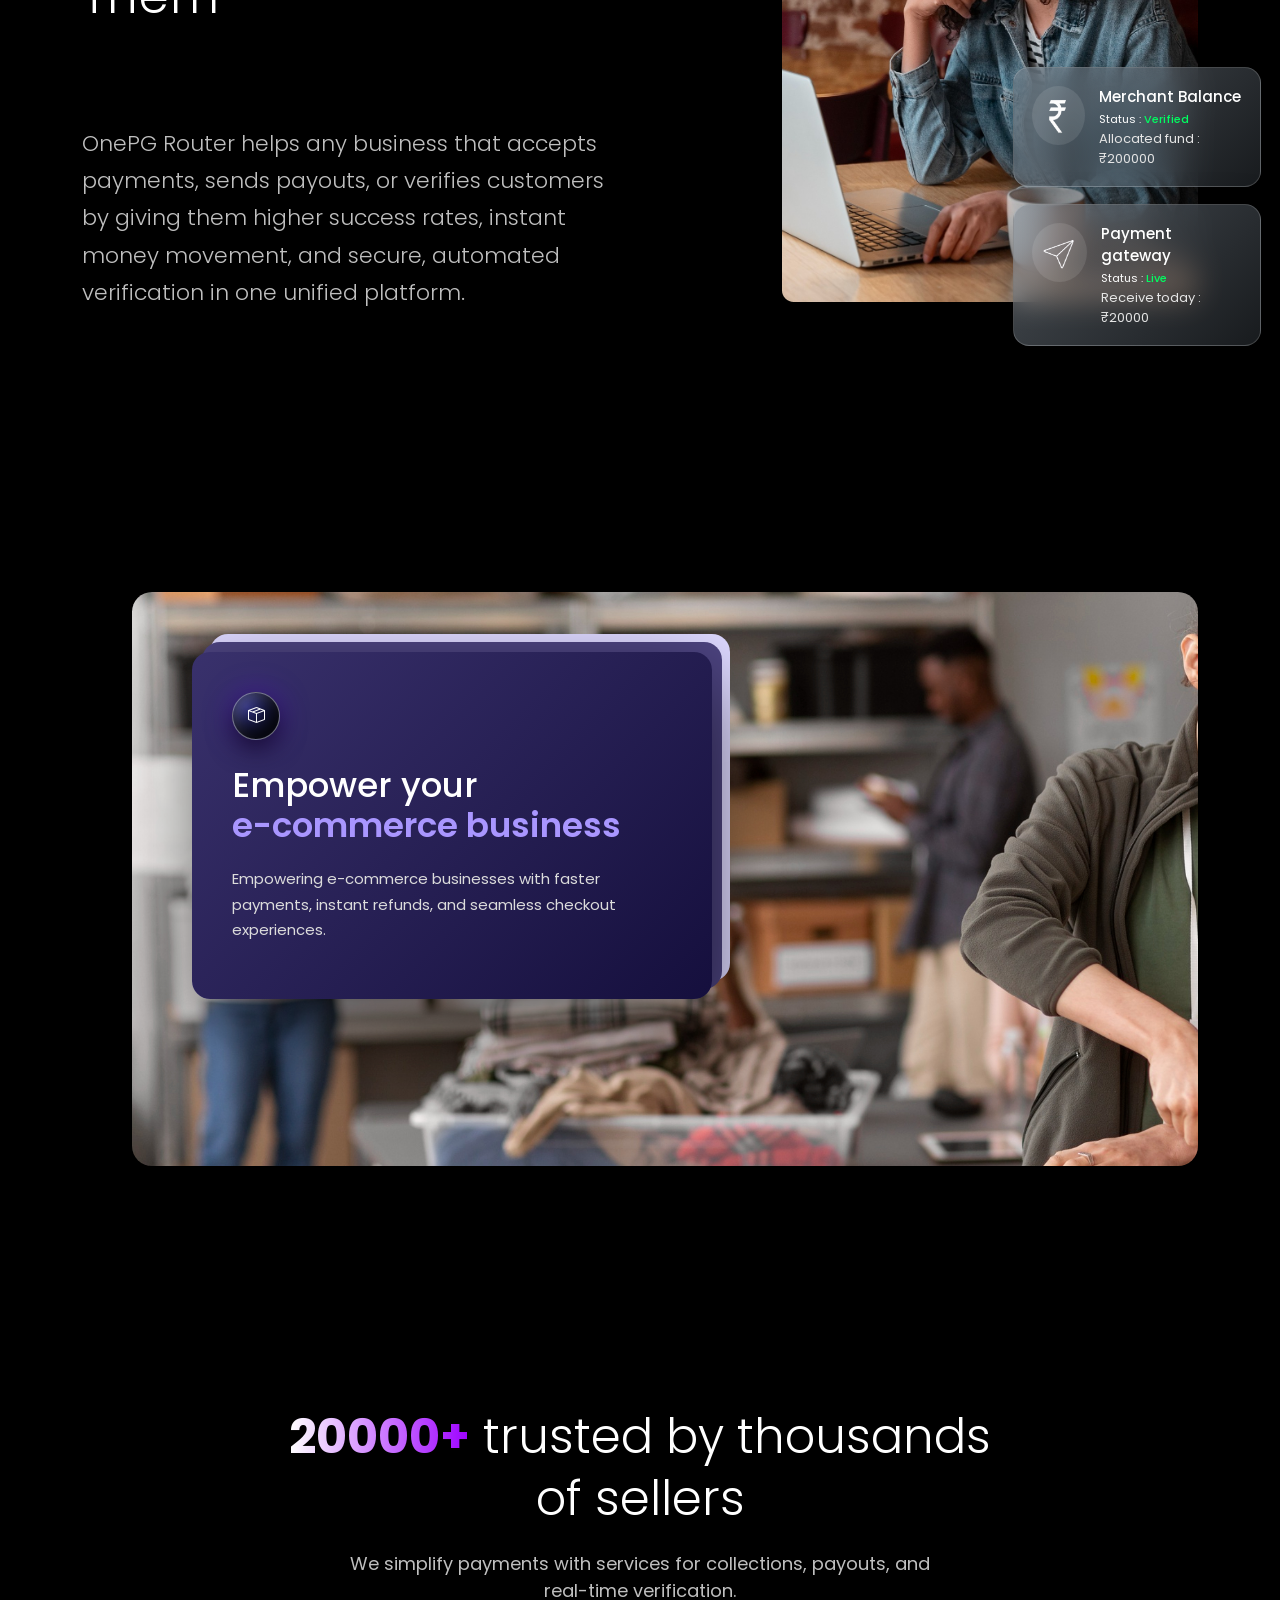
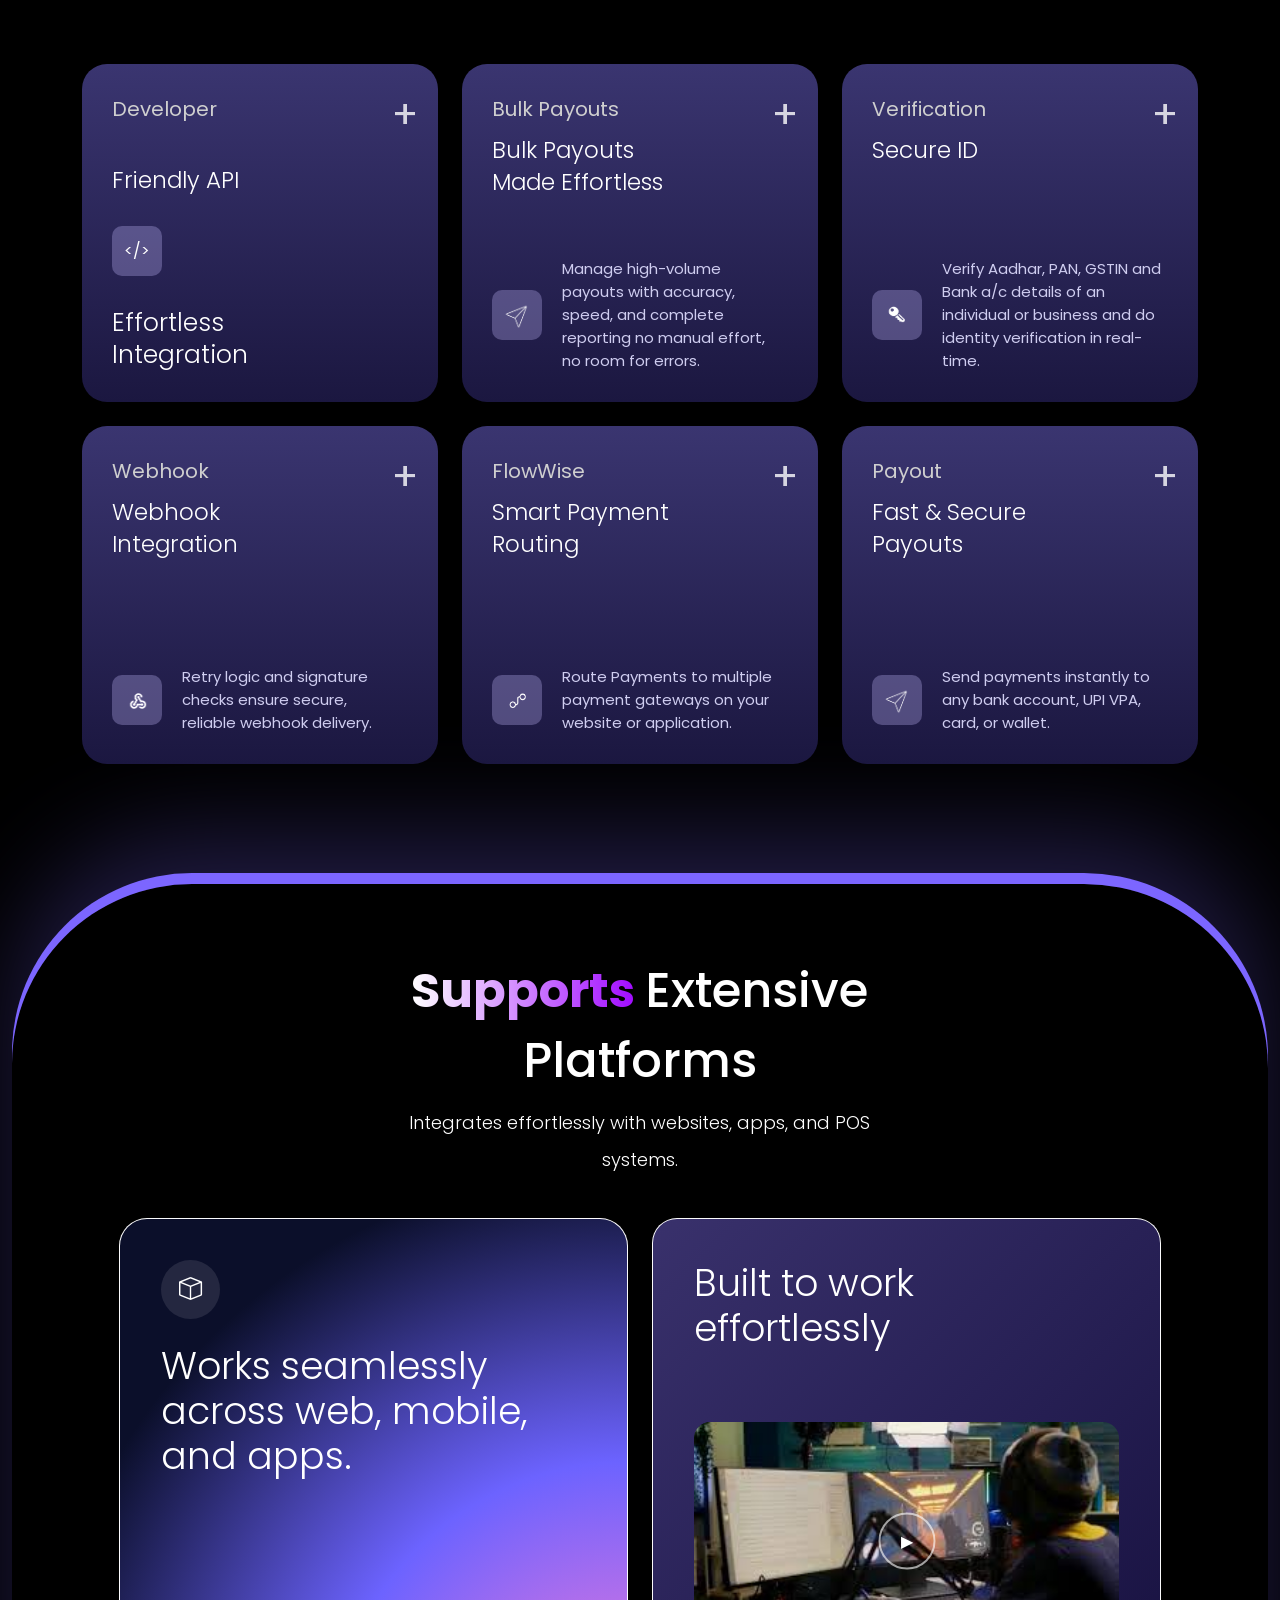
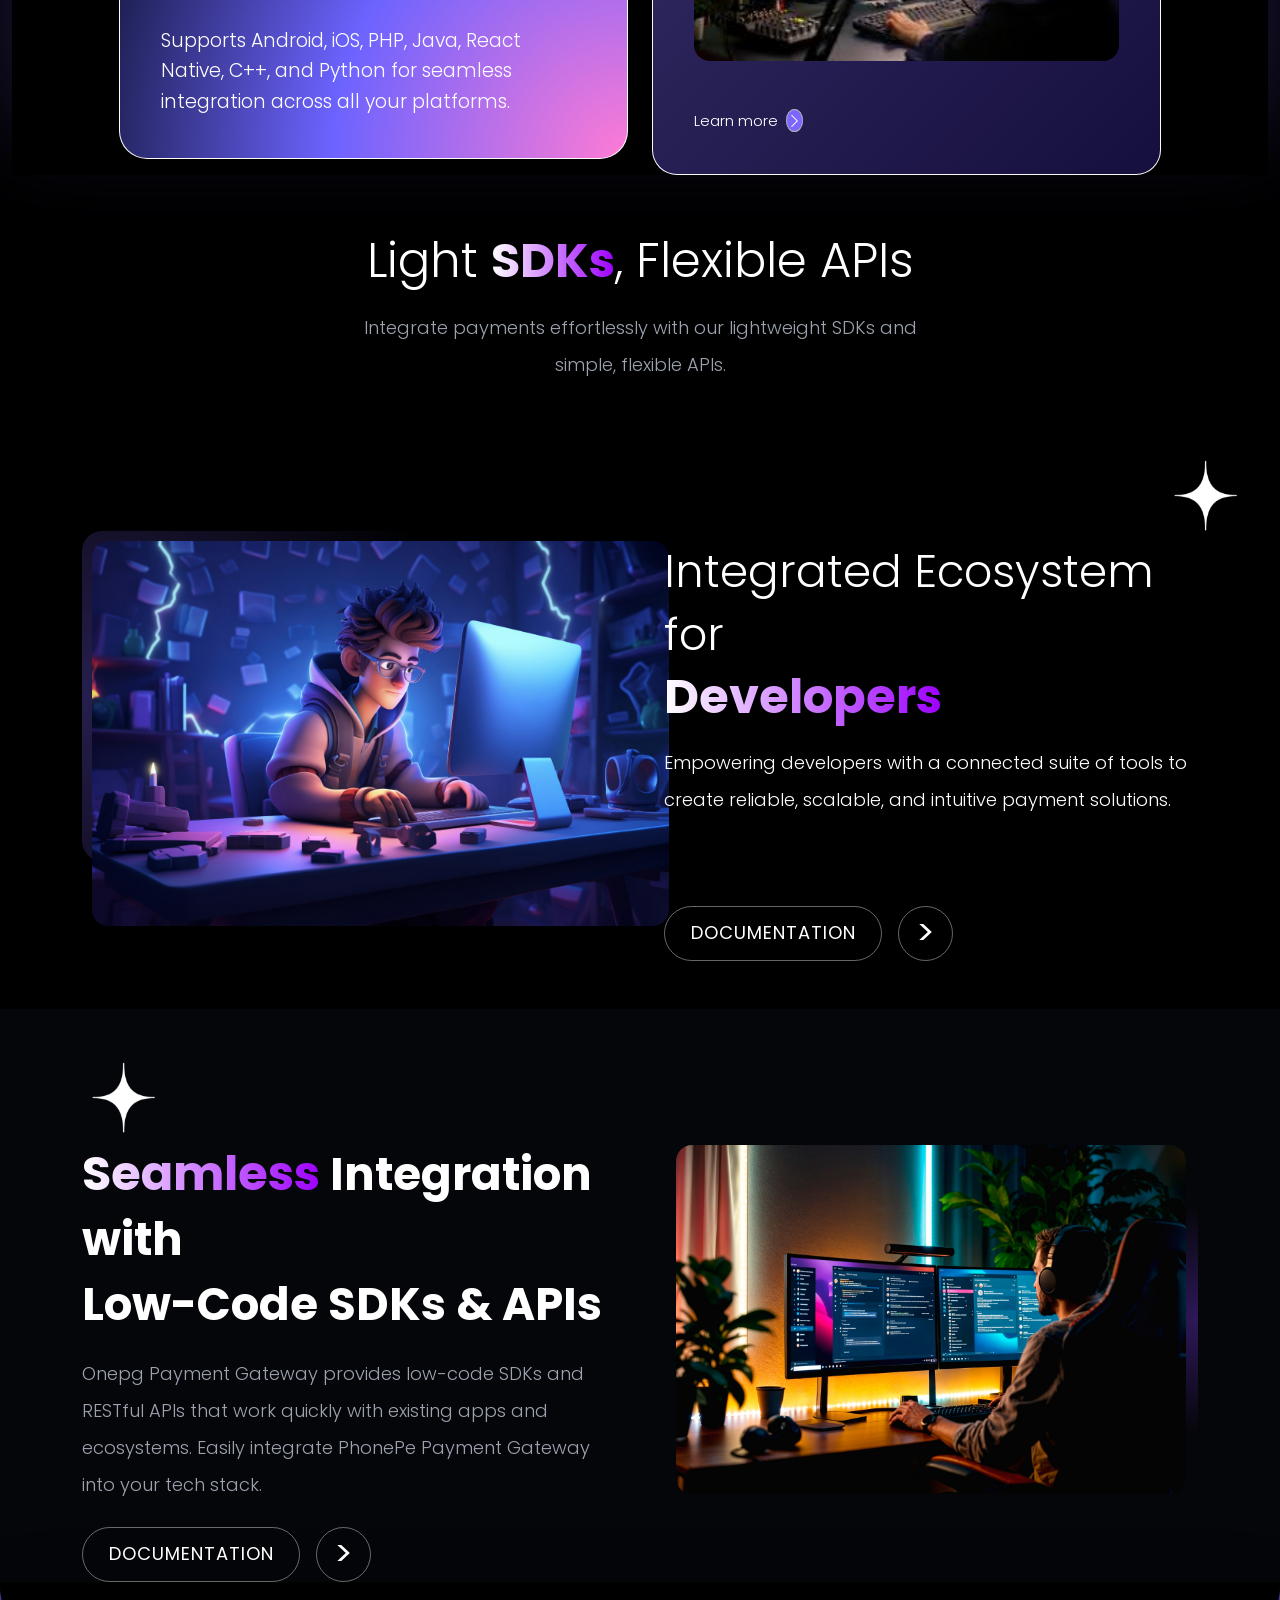
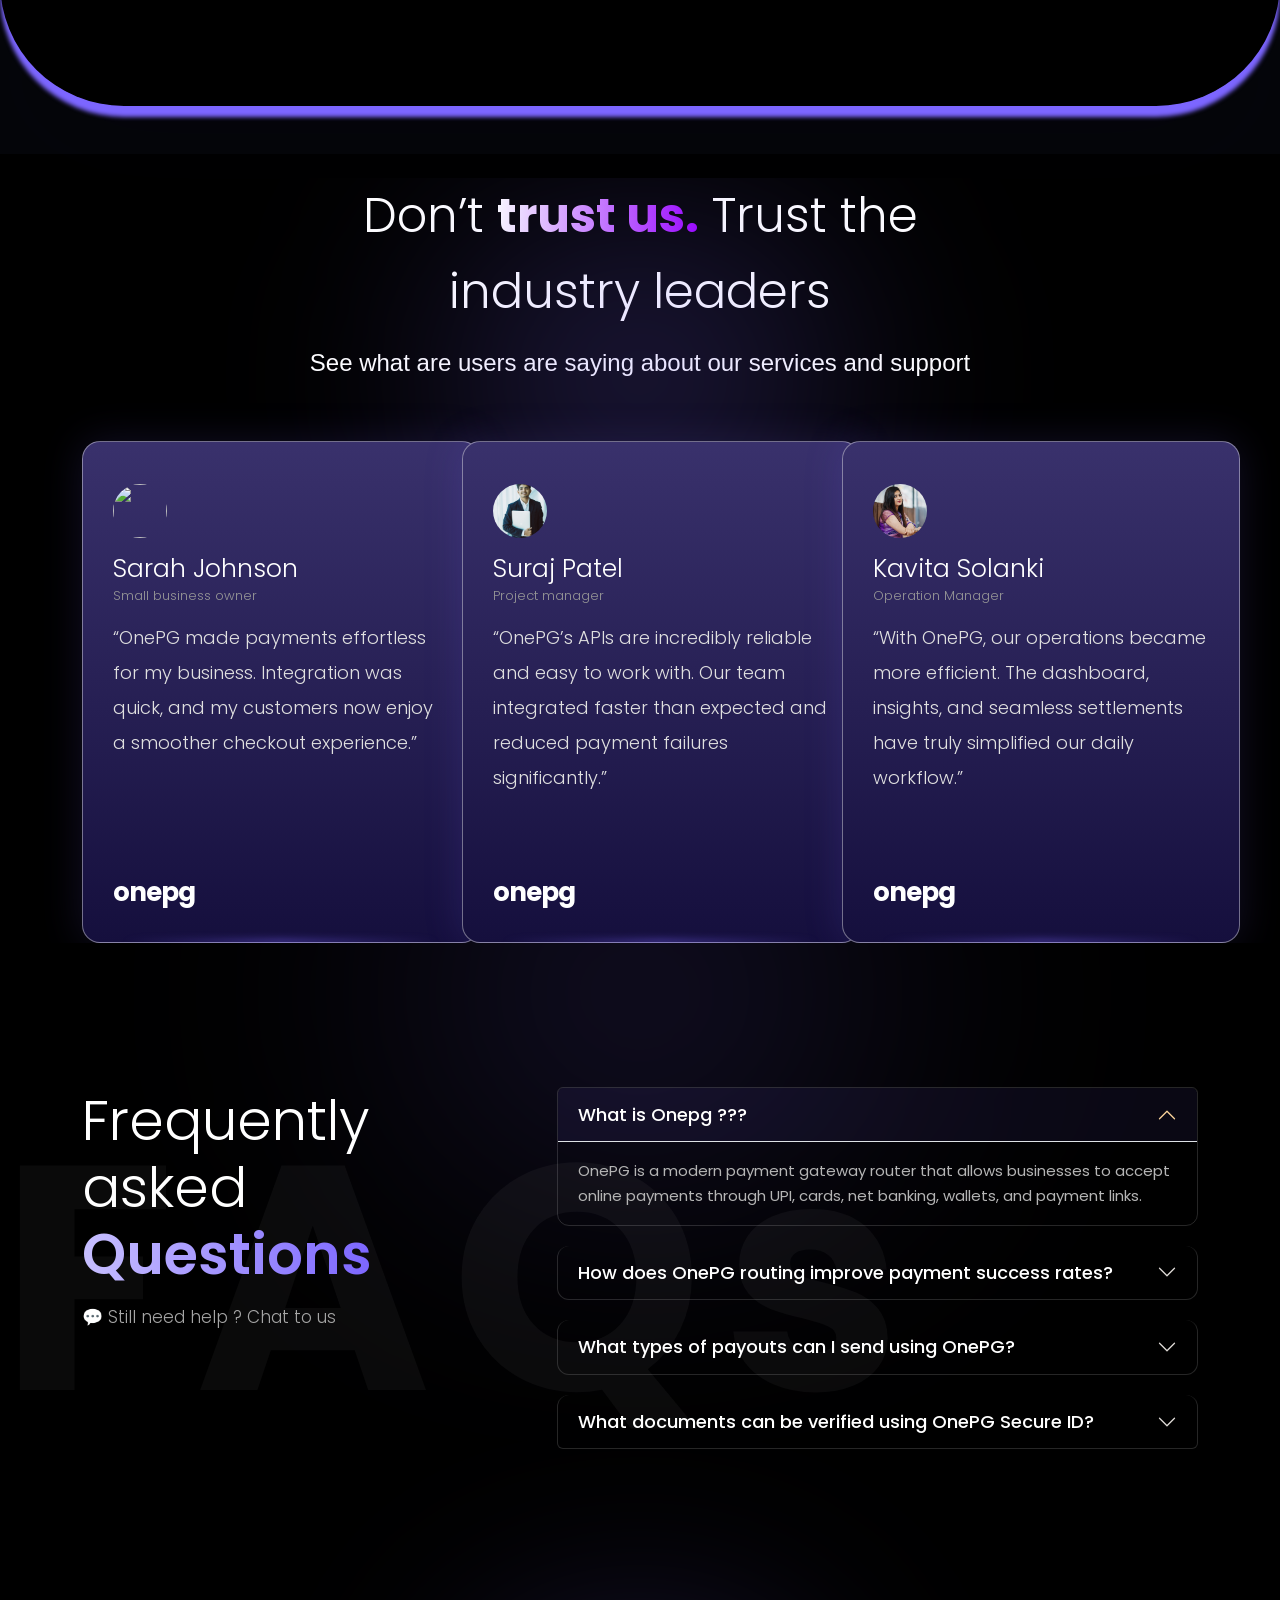
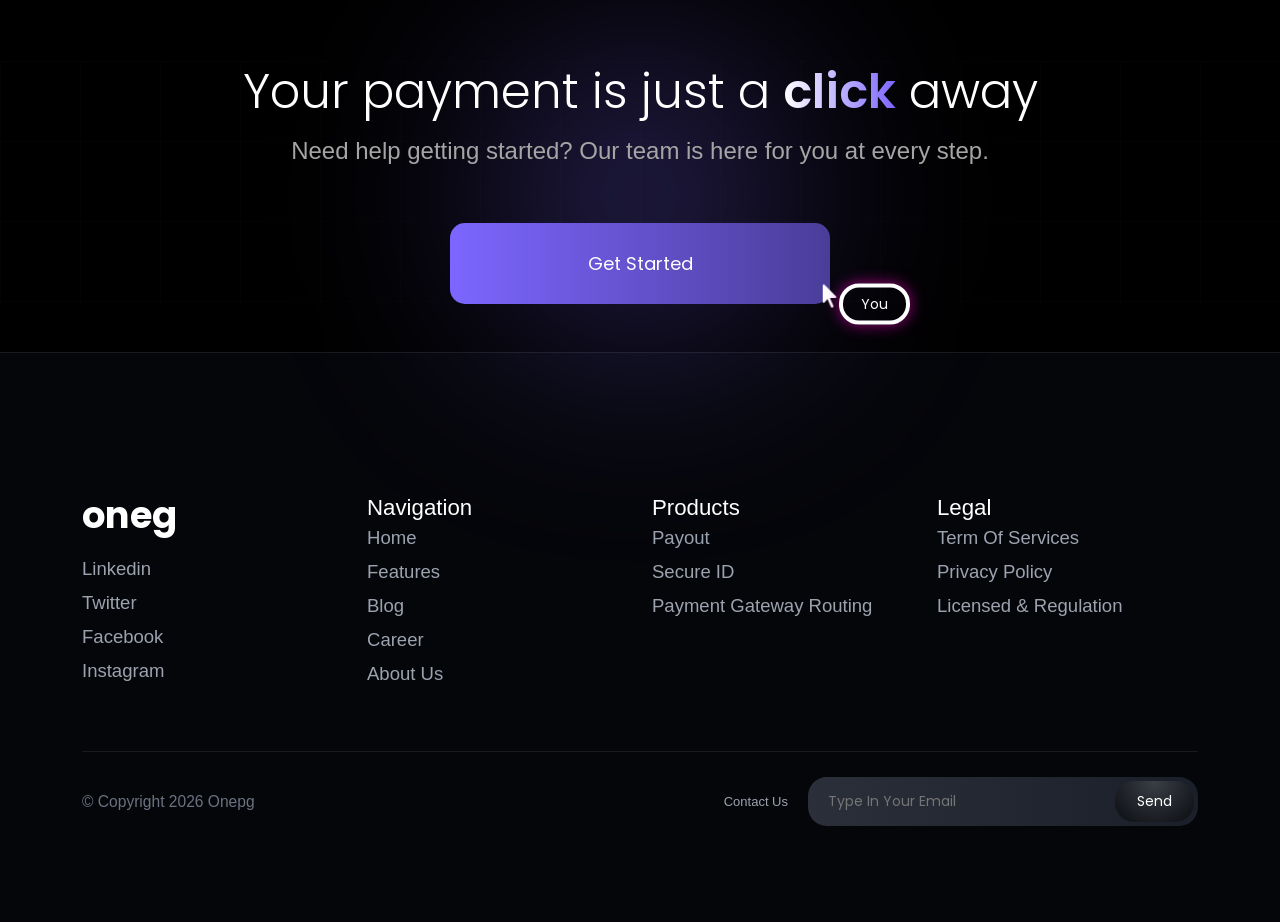
==== commit 80d4d312: "xcxd" ====
--- a/index.html
+++ b/index.html
@@ -93,7 +93,7 @@
             </div>
         </div>
     </section>
-    <section class="money-section py-5">
+    <section class="money-section py-">
         <div class="container">
             <div class="row align-items-center">
                 <div class="col-lg-6 mb-4 mb-lg-0">
@@ -269,7 +269,7 @@
 
     </section>
     <section class="payout-section  ">
-        <div class="container py-5">
+        <div class="container py-">
             <div class="row align-items-center   ">
                 <div class="col-lg-6 mb-5 mb-lg-0 py-5">
                     <div class=" mb-4">
@@ -445,12 +445,13 @@
         <div class="container">
             <div class="row align-items-center">
                 <div class="col-lg-6 text-white mb-4">
-                    <div class="router-star mb-"></div>
-                    <h1 class="router-title mb-5 py-5">
+                    <div class=" mb-4">
+                        <img src="star.png" alt="" class="ro-star">
+                    </div>                    <h1 class="router-title mb-5 py-5">
                         Who <span>Onepg Router</span> Helps &
                         How It Helps Them
                     </h1>
-                    <p class="router-desc py-5">
+                    <p class="router-desc py-">
                         OnePG Router helps any business that accepts payments, sends payouts, or verifies customers by
                         giving them higher success rates, instant money movement, and secure, automated verification in
                         one unified platform.
@@ -499,8 +500,8 @@
             </div>
         </div>
     </section>
-    <section class="ecom-section">
-        <div class="container">
+    <section class="ecom-section ">
+        <div class="container ">
             <div class="ecom-wrapper">
 
                 <img src="Empower.png" class="ecom-img" alt="">
@@ -556,7 +557,7 @@
                             Friendly API
                         </div>
 
-                        <div class="card-icon1">&lt;/&gt;</div>
+                        <div class="card-icon">&lt;/&gt;</div>
 
                         <div class="card-bottom-title">
                             Effortless <br> Integration
@@ -583,7 +584,7 @@
                         <div class="plus">+</div>
                         <div class="card-small">Verification</div>
                         <div class="card-title">Secure ID</div>
-                        <div class="icon-text1">
+                        <div class="icon-text">
                             <div class="card-icon"><img src="key.png" class="send-icon"></div>
                             <div class="card-description">Verify Aadhar, PAN, GSTIN and Bank a/c details of an
                                 individual or business and do identity verification in real-time.</div>
@@ -597,7 +598,7 @@
                         <div class="card-small">Webhook</div>
                         <div class="card-title">Webhook <br> Integration</div>
                         <div class="icon-text">
-                            <div class="card-icon4"><img src="setting.png" class="send-icon"></div>
+                            <div class="card-icon"><img src="setting.png" class="send-icon"></div>
                             <div class="card-description">Retry logic and signature checks ensure secure, reliable
                                 webhook delivery.</div>
                         </div>
@@ -610,7 +611,7 @@
                         <div class="card-small">FlowWise</div>
                         <div class="card-title">Smart Payment <br> Routing</div>
                         <div class="icon-text">
-                            <div class="card-icon5"><img src="glass.png" class="send-icon"></div>
+                            <div class="card-icon"><img src="glass.png" class="send-icon"></div>
                             <div class="card-description">Route Payments to multiple payment gateways on your website or
                                 application.
                             </div>
@@ -624,7 +625,7 @@
                         <div class="card-small">Payout</div>
                         <div class="card-title">Fast & Secure <br> Payouts</div>
                         <div class="icon-text">
-                            <div class="card-icon6"><img src="send.png" class="send-icon"></div>
+                            <div class="card-icon"><img src="send.png" class="send-icon"></div>
                             <div class="card-description">Send payments instantly to any bank account, UPI VPA, card, or
                                 wallet.
                             </div>
@@ -805,8 +806,8 @@
 
     </section>
 
-    <section class="support py-5 mt-5">
-        <div class="container  py-5 mt-5">
+    <section class="support py-5 ">
+        <div class="container  ">
 
             <div class="text-center mb-5">
 
@@ -831,9 +832,10 @@
                 <div class="col-lg-6 position-relative">
 
                     <br>
+                    <img src="star.png" alt="" class="eco-star">
+
                     <h3 class="ecosystem-title">
                         <div class="">
-                            <!-- <img src="star.png" alt="" class="ecosystems-star"> -->
                         </div>
 
                         Integrated Ecosystem for <br>
@@ -918,7 +920,7 @@
         <div class="glow-rectangle"></div>
 
     </section>
-    <section class="testimonial-section">
+    <section class="testimonial-section mt-4">
         <div class="container">
             <div class="testimonial-title">
                 <h2>
@@ -978,8 +980,7 @@
                                     <div class="name">Sarah Johnson</div>
                                     <div class="role">Small business owner</div>
                                     <div class="review">
-                                        “OnePG made payments effortless for my business. Integration was quick,
-                                        and my customers now enjoy a smoother checkout experience.”
+                                        “OnePG made payments effortless for my business. Integration was quick, and my customers now enjoy a smoother checkout experience.”
                                     </div>
                                     <div class="logo">onepg</div>
                                 </div>
@@ -990,8 +991,7 @@
                                     <div class="name">Suraj Patel</div>
                                     <div class="role">Project manager</div>
                                     <div class="review">
-                                        “OnePG’s APIs are incredibly reliable and easy to work with.”
-                                    </div>
+                                        “OnePG’s APIs are incredibly reliable and easy to work with. Our team integrated faster than expected and reduced payment failures significantly.”                                    </div>
                                     <div class="logo">onepg</div>
                                 </div>
                             </div>
@@ -1006,8 +1006,7 @@
                                     <div class="name">Kavita Solanki</div>
                                     <div class="role">Operation Manager</div>
                                     <div class="review">
-                                        “With OnePG, our operations became more efficient and seamless.”
-                                    </div>
+                                        “With OnePG, our operations became more efficient. The dashboard, insights, and seamless settlements have truly simplified our daily workflow.”                                    </div>
                                     <div class="logo">onepg</div>
                                 </div>
                             </div>
--- a/style.css
+++ b/style.css
@@ -42,8 +42,8 @@
 
 .star {
     position: absolute;
-    width: 85px;
-    height: 85px;
+    width: 85px !important;
+    height: 85px !important;
     z-index: 3;
 }
 
@@ -58,11 +58,13 @@
 }
 
 .star2 {
+    rotate: -20deg;
     top:180px;
     right: 180px
 }
 
 .star3 {
+    rotate: -20deg;
     top: 240px;
     right: 80px
 }
@@ -271,7 +273,8 @@
     transition: .2s;
 }
 
-.stack-img {
+
+ .stack-img {
     position: absolute;
     width: 100%;
     height: 100%;
@@ -282,8 +285,31 @@
     transition: transform .35s cubic-bezier(.2, .8, .2, 1);
     transform-style: preserve-3d;
     will-change: transform;
-}
-
+
+     background: rgba(255, 255, 255, 0.05);
+    backdrop-filter: blur(12px);
+    border: 1px solid rgba(255, 255, 255, 0.25);
+    box-shadow:
+        0 10px 40px rgba(157, 0, 255, 0.25),
+        inset 0 1px 1px rgba(255, 255, 255, 0.4);
+}
+
+ .stack-img::before {
+    content: "";
+    position: absolute;
+    inset: 0;
+    border-radius: 35px;
+    background: linear-gradient(
+        120deg,
+        rgba(255,255,255,0.35) 0%,
+        rgba(255,255,255,0.08) 40%,
+        rgba(255,255,255,0.02) 60%,
+        transparent 100%
+    );
+    pointer-events: none;
+}
+
+ 
 .img1 {
     z-index: 3
 }
@@ -338,8 +364,8 @@
         height: 250px;
     }
     .star {
-         width: 70px;
-        height: 70px;
+         width:85px;
+        height: 85px;
      }
     
 
@@ -391,8 +417,8 @@
 
     .star {
         position: absolute;
-        width: 50px !important;
-        height: 50px !important;
+        width: 70px !important;
+        height: 70px !important;
         z-index: 3;
     }
 
@@ -403,17 +429,17 @@
 
     .star2 {
         top: 380px;
-        right: 70px
+        right: 65px
     }
 
     .star3 {
         top: 430px;
-        right: 10px
+        right: 1px
     }
 
     .star4 {
         top: px;
-        right: 1px
+        right: -1px
     }
 
     .divider-vertical {
@@ -1861,7 +1887,7 @@
     }
 }
 .testimonial-section {
-    padding: 120px 0;
+    /* padding: 120px 0; */
     position: relative;
     overflow: hidden;
 }
@@ -1869,7 +1895,7 @@
 .testimonial-section::before {
     content: "";
     position: absolute;
-    bottom: -150px;
+    /* bottom: -0px; */
     left: 50%;
     transform: translateX(-50%);
     width: 800px;
@@ -2383,16 +2409,11 @@
             transparent 60%);
 }
 
-.ecosystem-star {
+.eco-star{
     width: 85px;
     height: 85px;
-    background: white;
-    clip-path: polygon(50% 0%, 60% 40%, 100% 50%, 60% 60%,
-            50% 100%, 40% 60%, 0% 50%, 40% 40%);
-    bottom: 80%;
-    margin-left: 80% !important;
-}
-
+    margin-left:500px;
+}
 .ecosystem-title {
     font-family: 'Poppins', sans-serif;
     color: #FFFFFF;
@@ -2476,10 +2497,10 @@
         display: none;
     }
 
-    .ecosystem-star {
-
-        bottom: 50%;
-        margin-left: -0px !important;
+    .eco-star{
+        width: 85px;
+        height: 85px;
+        margin-left:0px ;
     }
 
 }
@@ -2496,14 +2517,16 @@
                 #7C66FF4D,
                 transparent 60%);
     }
-
+/* 
     .ecosystem-star {
         width: 50px;
         height: 50px;
 
         bottom: 50%;
-        margin-left: -0px !important;
-    }
+        margin-right:  !important;
+    }
+} */
+
 }
 
 @media (max-width: 320px) {
@@ -3161,6 +3184,11 @@
         width: 100%;
         min-width: auto;
     }
+    .ro-star{
+        width: 85px;
+        height: 85px;
+        margin-right: 550px;
+    }
 
 }
 
@@ -3199,4 +3227,10 @@
     width: 85px;
     height: 85px;
     
+}
+
+
+.ro-star{
+    width: 85px;
+    height: 85px;
 }
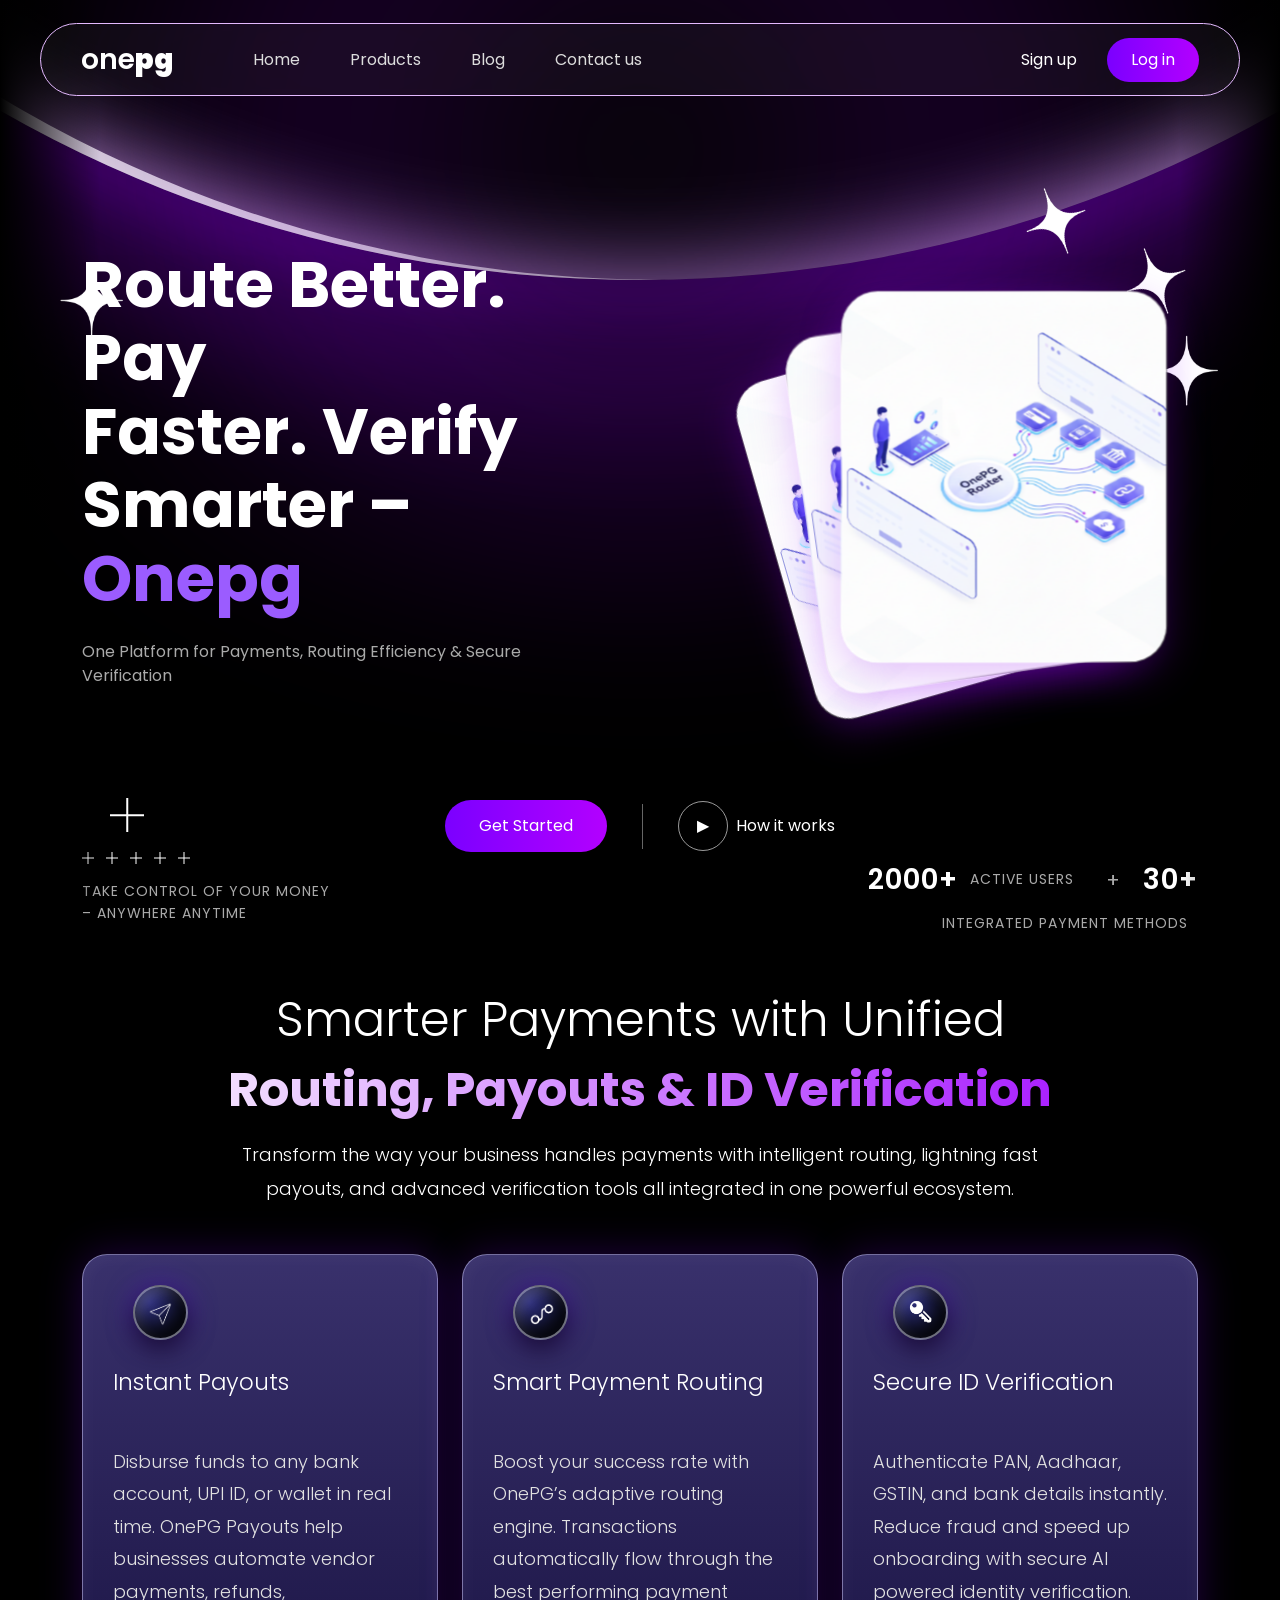
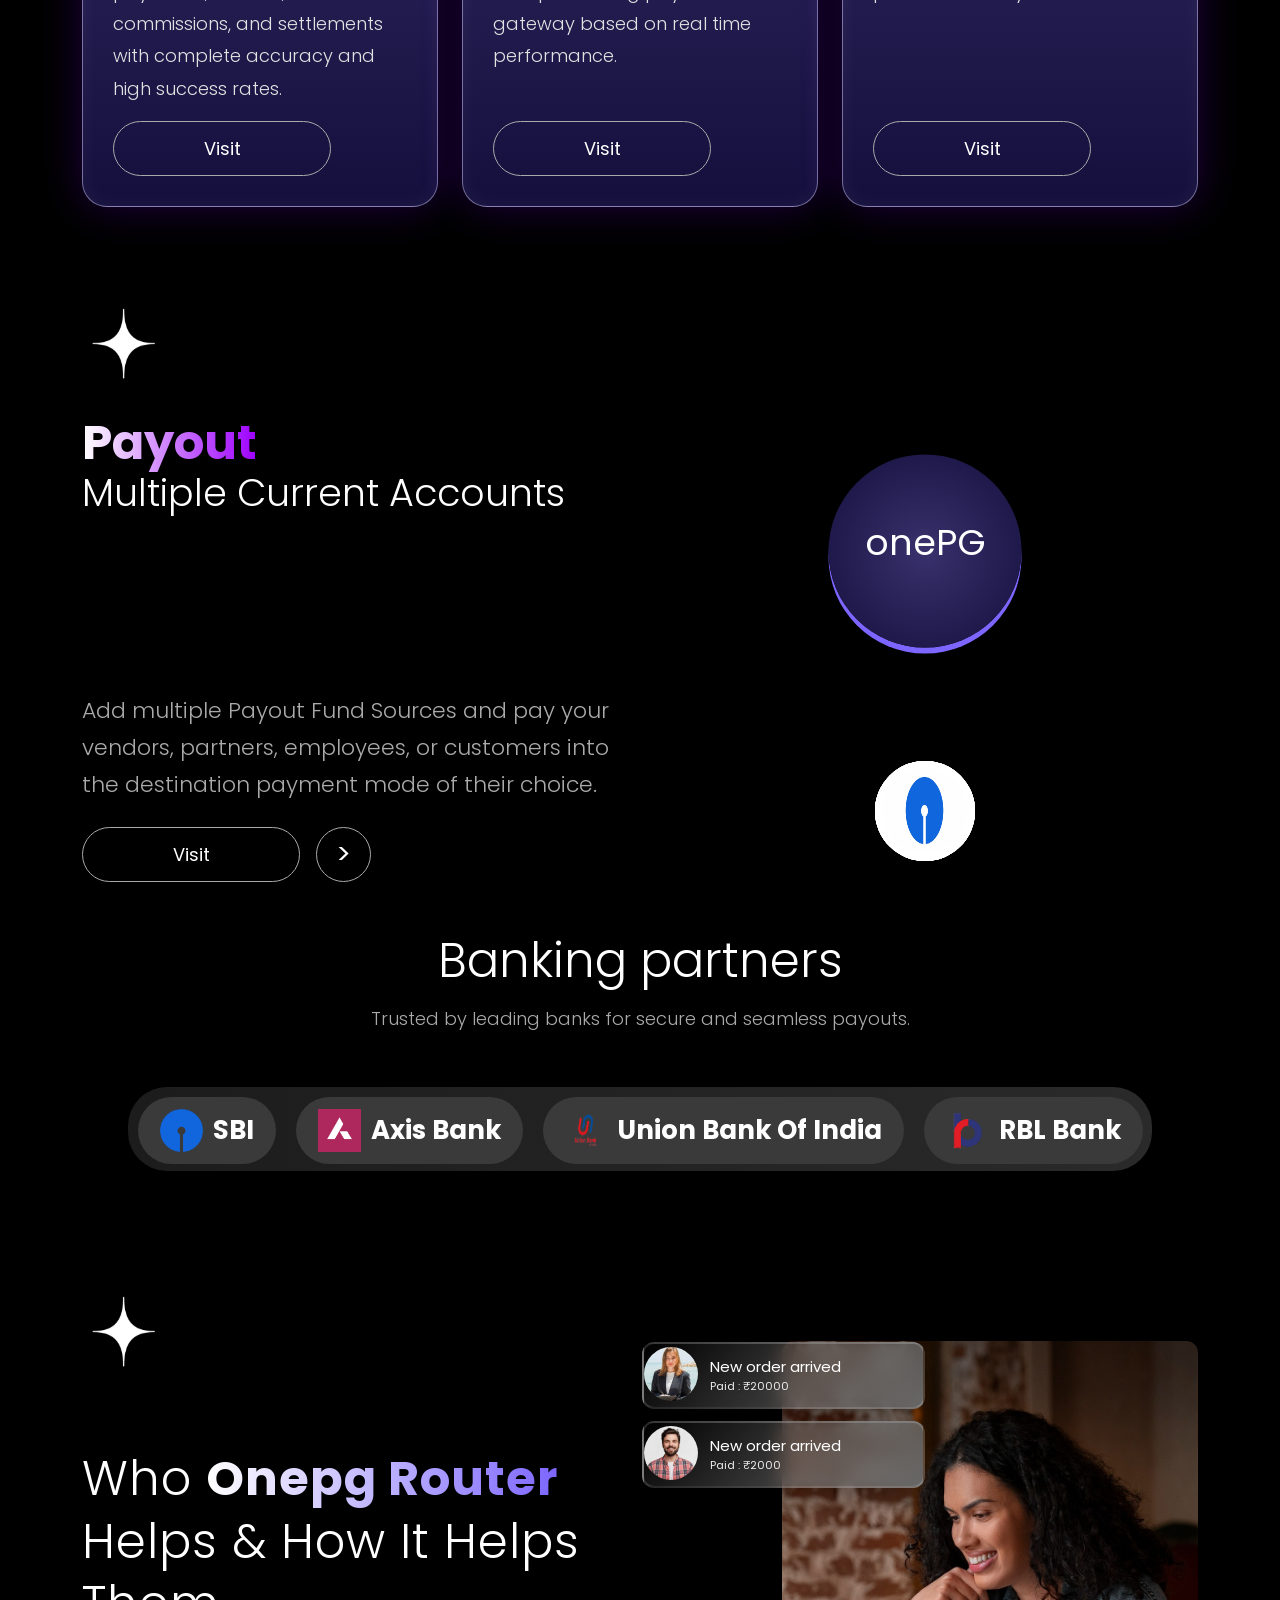
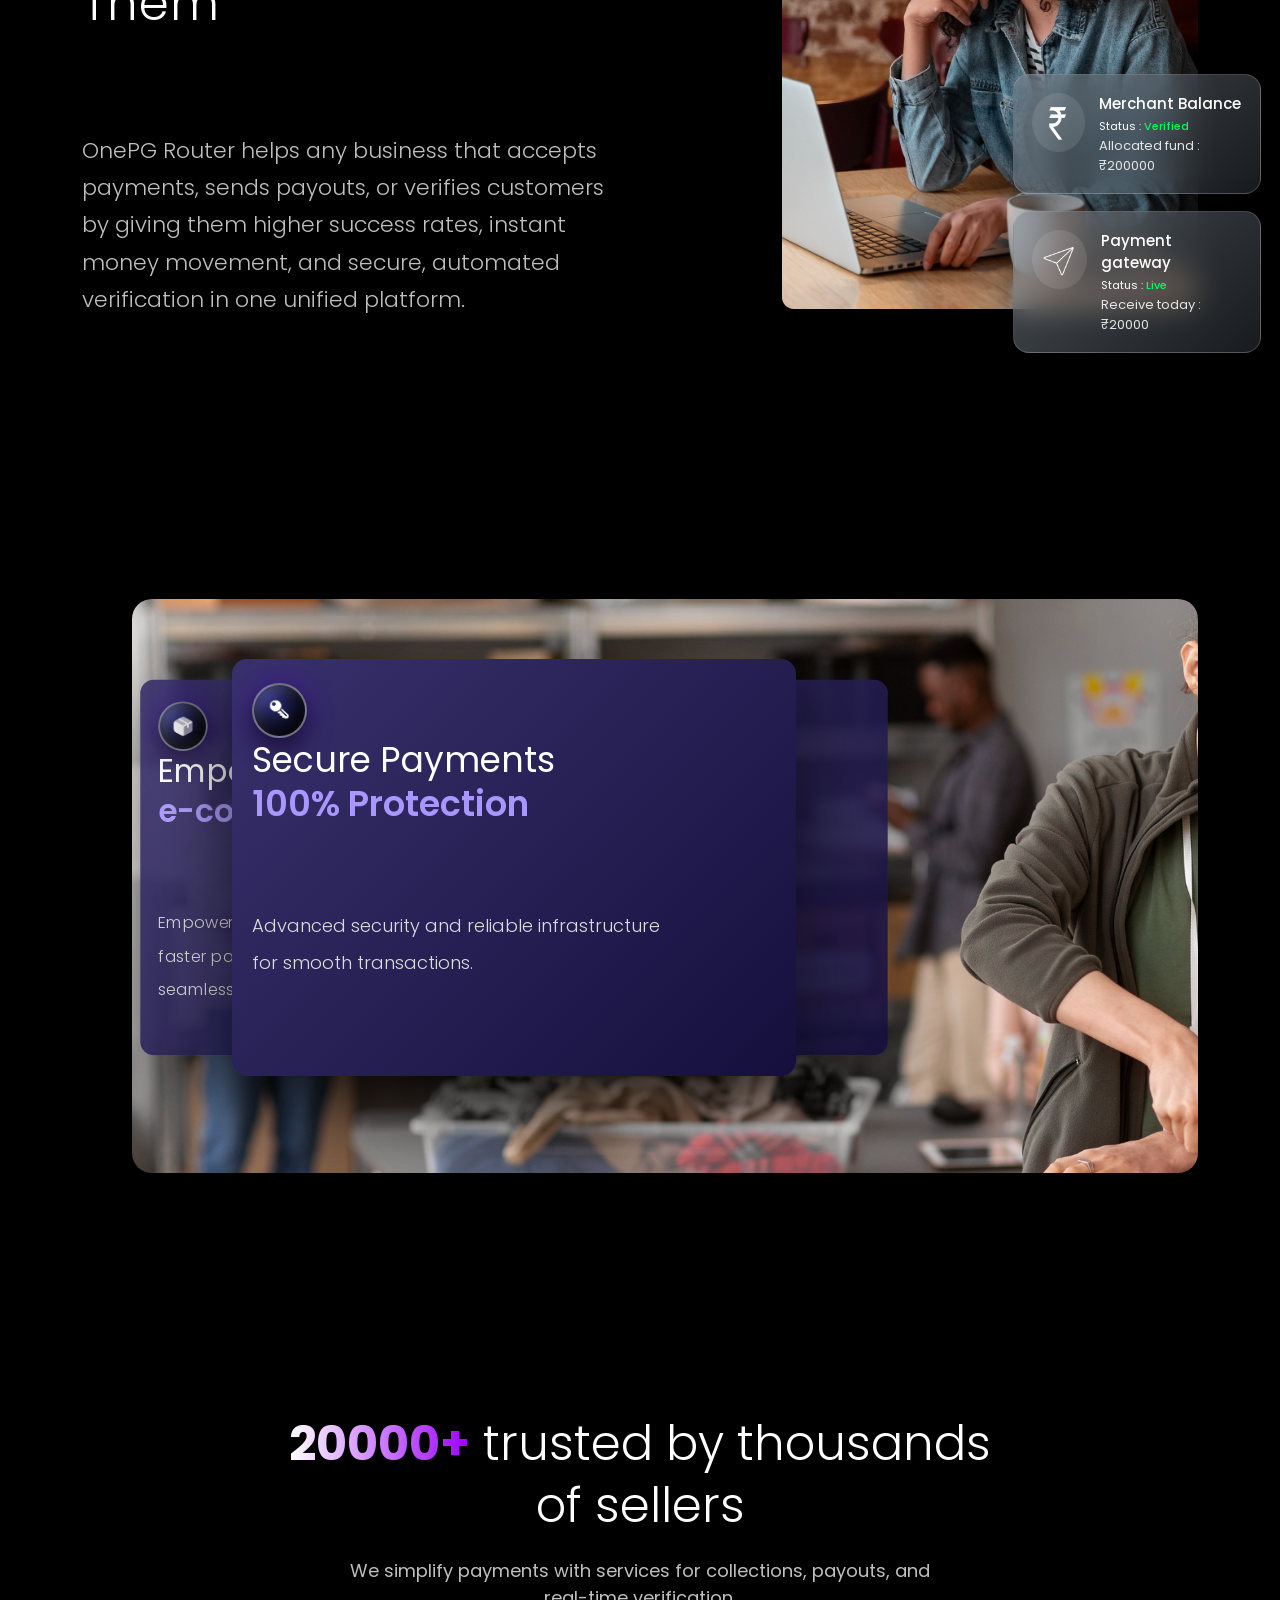
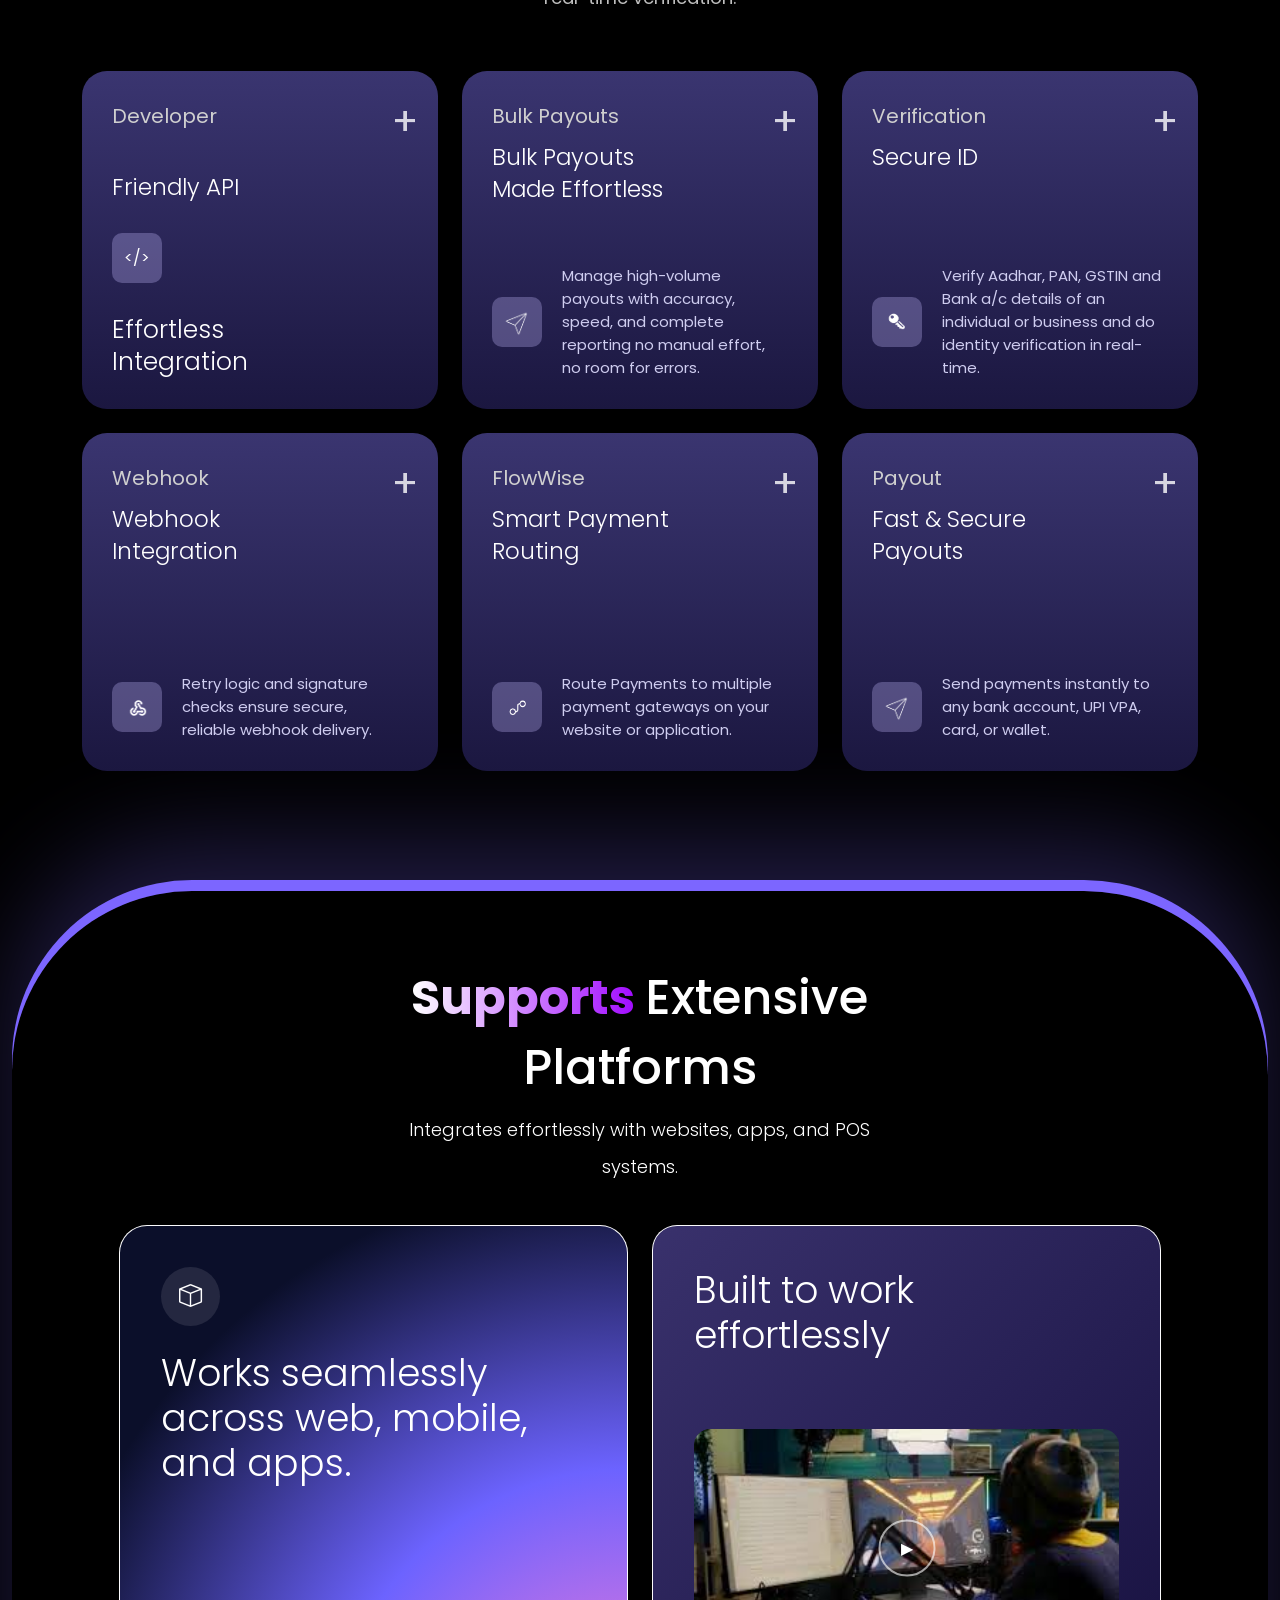
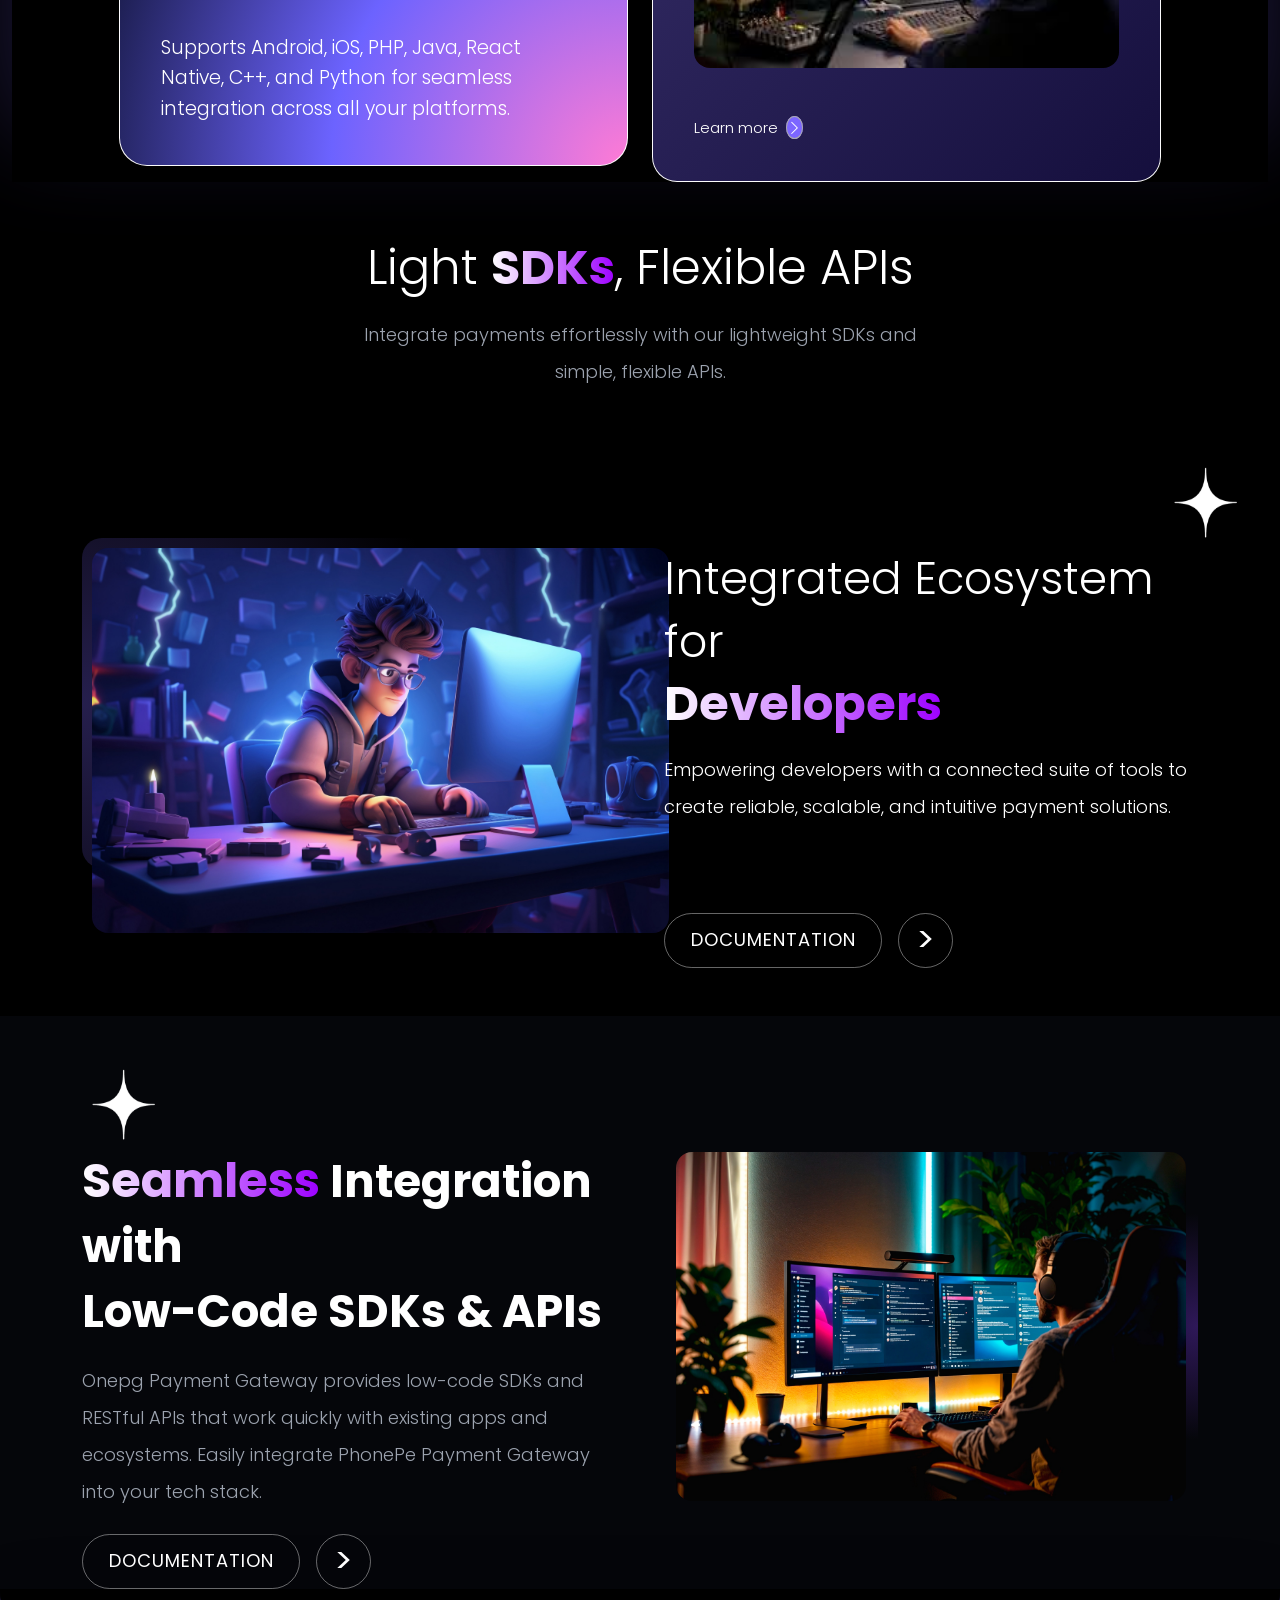
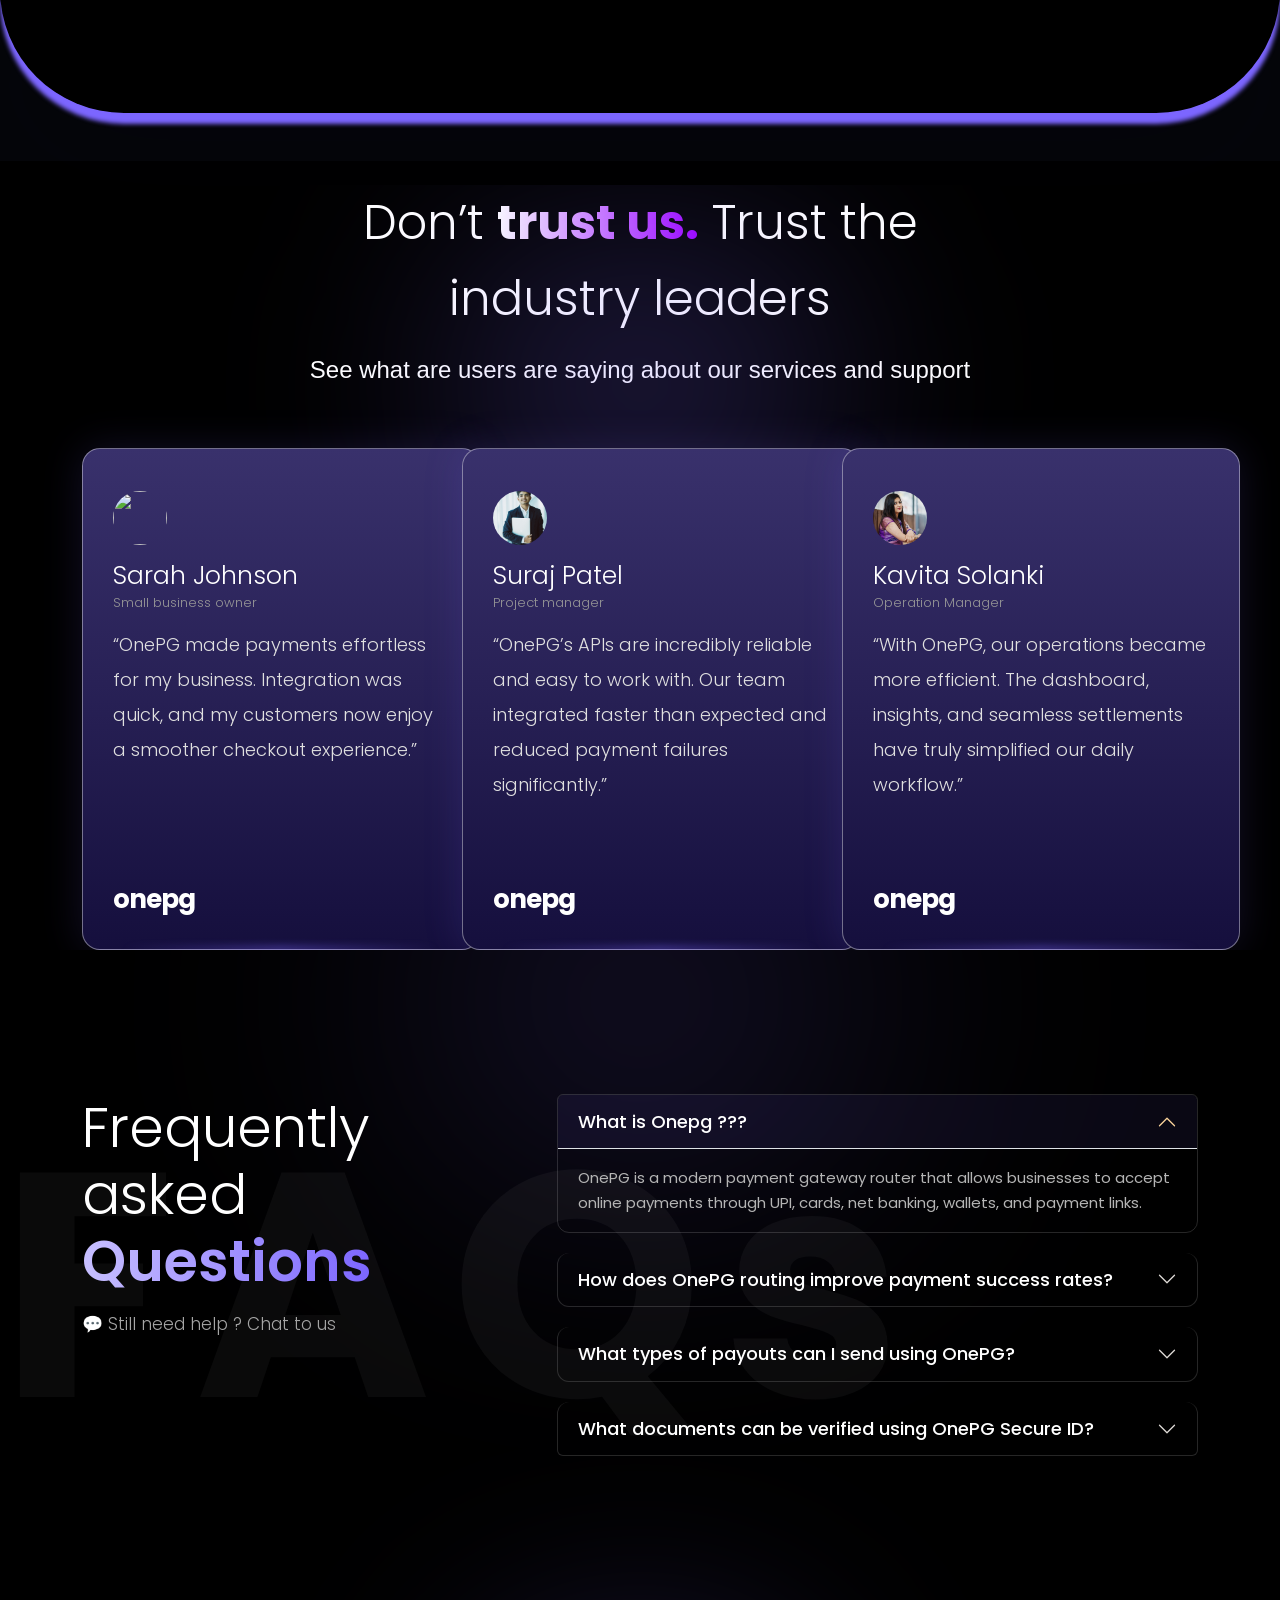
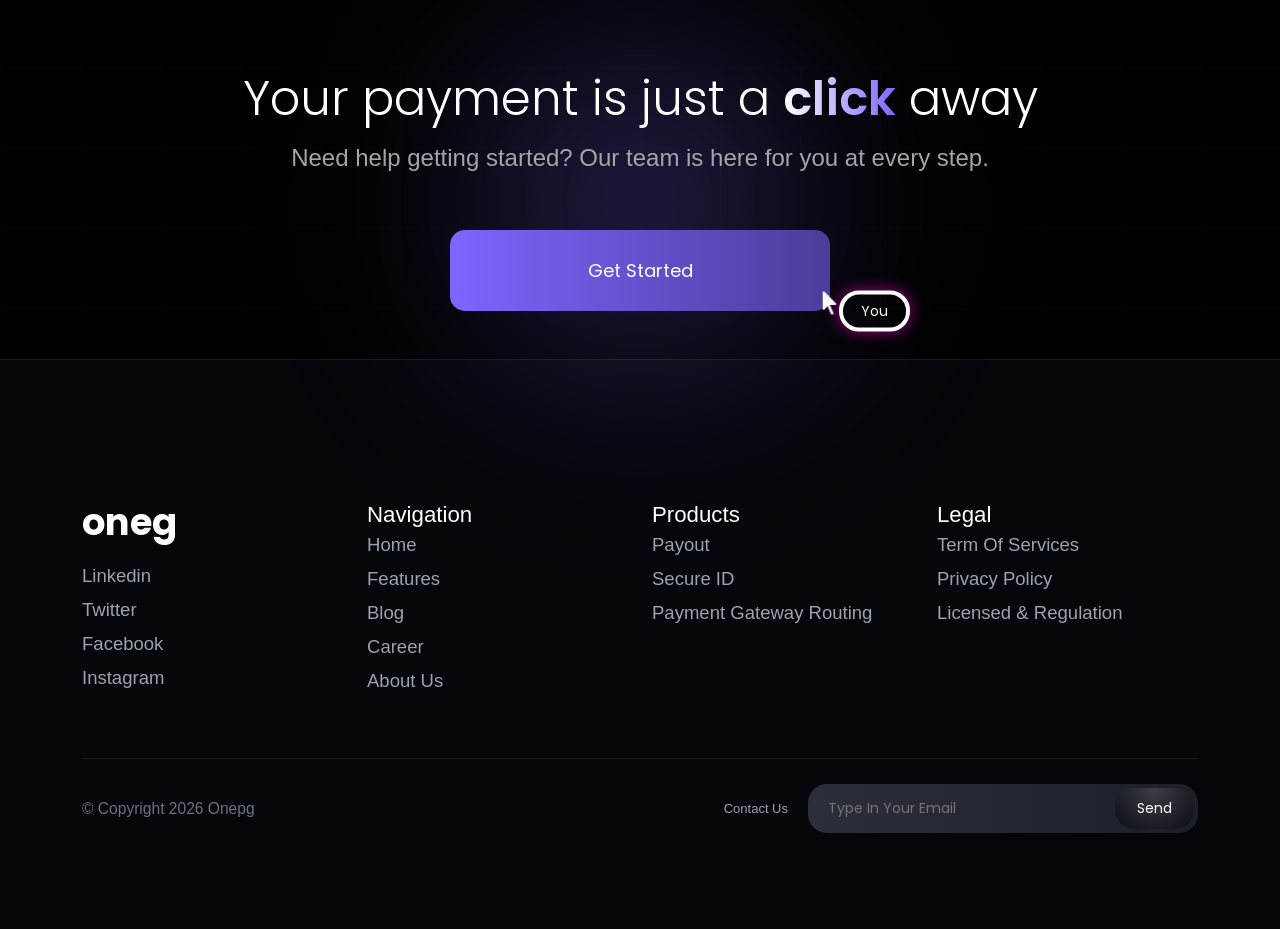
==== commit 43839d0d: "scscsa" ====
--- a/index.html
+++ b/index.html
@@ -447,7 +447,8 @@
                 <div class="col-lg-6 text-white mb-4">
                     <div class=" mb-4">
                         <img src="star.png" alt="" class="ro-star">
-                    </div>                    <h1 class="router-title mb-5 py-5">
+                    </div>
+                    <h1 class="router-title mb-5 py-5">
                         Who <span>Onepg Router</span> Helps &
                         How It Helps Them
                     </h1>
@@ -500,31 +501,68 @@
             </div>
         </div>
     </section>
-    <section class="ecom-section ">
-        <div class="container ">
+    <section class="ecom-section">
+        <div class="container">
             <div class="ecom-wrapper">
 
                 <img src="Empower.png" class="ecom-img" alt="">
 
-                <div class="card-stack">
+                <div class="card-stack" id="stack">
 
                     <div class="stack-layer layer-1"></div>
                     <div class="stack-layer layer-2"></div>
 
-                    <div class="ecom-card">
-                        <div class="icon-circle">
-                            <i class="bi bi-box-seam"></i>
-                        </div>
-
-                        <h2 class="ecom-title">
-                            Empower your <br>
-                            <span>e-commerce business</span>
-                        </h2>
-
-                        <p class="ecom-text">
-                            Empowering e-commerce businesses with faster payments,
-                            instant refunds, and seamless checkout experiences.
-                        </p>
+                    <div class="cards" id="cardsArea">
+
+                        <div class="ecom-card pos-center">
+                            <br>
+                            <div class="icon-circle"> <br>
+                                <img src="box.png" alt="" class="box-image">
+                            </div>
+
+                            <h2 class="ecom-title">
+                                Empower your <br>
+                                <span>e-commerce business</span>
+                            </h2>
+
+                            <p class="ecom-text">
+                                <br> <br>
+                                Empowering e-commerce businesses with faster payments,
+                                instant refunds, and seamless checkout experiences.
+                            </p>
+                        </div>
+
+                        <div class="ecom-card pos-right"> <br>
+                            <div class="icon-circle">
+                                <i class="bi bi-code-slash"></i>
+                            </div>
+
+                            <h2 class="ecom-title">
+                                Fast Integration <br>
+                                <span>Developer API</span>
+                            </h2>
+                            <br><br>
+                            <p class="ecom-text">
+                                Developer-friendly APIs designed for effortless integration and scaling.
+                            </p>
+                        </div>
+
+                        <div class="ecom-card pos-left">
+                            <br>
+                            <div class="icon-circle">
+                                <img src="key.png" alt="" class="box-image">
+                            </div>
+
+                            <h2 class="ecom-title">
+                                Secure Payments <br>
+                                <span>100% Protection</span>
+                            </h2>
+                            <br><br><br>
+                            <p class="ecom-text">
+                                Advanced security and reliable infrastructure for smooth transactions.
+                            </p>
+                        </div>
+
                     </div>
 
                 </div>
@@ -657,7 +695,8 @@
                                 <div class="card-title">Bulk Payouts <br> Made Effortless</div>
                                 <div class="icon-text">
                                     <div class="card-icon"><img src="send.png" class="send-icon"></div>
-                                    <div class="card-description">Verify Aadhar, PAN, GSTIN and Bank a/c details of an individual or business and do identity verification in real-time.</div>
+                                    <div class="card-description">Verify Aadhar, PAN, GSTIN and Bank a/c details of an
+                                        individual or business and do identity verification in real-time.</div>
                                 </div>
                             </div>
                         </div>
@@ -671,7 +710,8 @@
                                 <div class="card-title">Secure ID</div>
                                 <div class="icon-text">
                                     <div class="card-icon"><img src="key.png" class="send-icon"></div>
-                                    <div class="card-description">Verify Aadhar, PAN, GSTIN and Bank a/c details of an individual or business and do identity verification in real-time.</div>
+                                    <div class="card-description">Verify Aadhar, PAN, GSTIN and Bank a/c details of an
+                                        individual or business and do identity verification in real-time.</div>
                                 </div>
                             </div>
 
@@ -681,7 +721,8 @@
                                 <div class="card-title">Webhook Integration</div>
                                 <div class="icon-text">
                                     <div class="card-icon"><img src="setting.png" class="send-icon"></div>
-                                    <div class="card-description">Verify Aadhar, PAN, GSTIN and Bank a/c details of an individual or business and do identity verification in real-time.</div>
+                                    <div class="card-description">Verify Aadhar, PAN, GSTIN and Bank a/c details of an
+                                        individual or business and do identity verification in real-time.</div>
                                 </div>
                             </div>
                         </div>
@@ -695,7 +736,8 @@
                                 <div class="card-title">Smart Payment Routing</div>
                                 <div class="icon-text">
                                     <div class="card-icon"><img src="glass.png" class="send-icon"></div>
-                                    <div class="card-description">Verify Aadhar, PAN, GSTIN and Bank a/c details of an individual or business and do identity verification in real-time.</div>
+                                    <div class="card-description">Verify Aadhar, PAN, GSTIN and Bank a/c details of an
+                                        individual or business and do identity verification in real-time.</div>
                                 </div>
                             </div>
 
@@ -705,7 +747,8 @@
                                 <div class="card-title">Fast & Secure Payouts</div>
                                 <div class="icon-text">
                                     <div class="card-icon"><img src="send.png" class="send-icon"></div>
-                                    <div class="card-description">Verify Aadhar, PAN, GSTIN and Bank a/c details of an individual or business and do identity verification in real-time.</div>
+                                    <div class="card-description">Verify Aadhar, PAN, GSTIN and Bank a/c details of an
+                                        individual or business and do identity verification in real-time.</div>
                                 </div>
                             </div>
                         </div>
@@ -980,7 +1023,8 @@
                                     <div class="name">Sarah Johnson</div>
                                     <div class="role">Small business owner</div>
                                     <div class="review">
-                                        “OnePG made payments effortless for my business. Integration was quick, and my customers now enjoy a smoother checkout experience.”
+                                        “OnePG made payments effortless for my business. Integration was quick, and my
+                                        customers now enjoy a smoother checkout experience.”
                                     </div>
                                     <div class="logo">onepg</div>
                                 </div>
@@ -991,7 +1035,8 @@
                                     <div class="name">Suraj Patel</div>
                                     <div class="role">Project manager</div>
                                     <div class="review">
-                                        “OnePG’s APIs are incredibly reliable and easy to work with. Our team integrated faster than expected and reduced payment failures significantly.”                                    </div>
+                                        “OnePG’s APIs are incredibly reliable and easy to work with. Our team integrated
+                                        faster than expected and reduced payment failures significantly.” </div>
                                     <div class="logo">onepg</div>
                                 </div>
                             </div>
@@ -1006,7 +1051,8 @@
                                     <div class="name">Kavita Solanki</div>
                                     <div class="role">Operation Manager</div>
                                     <div class="review">
-                                        “With OnePG, our operations became more efficient. The dashboard, insights, and seamless settlements have truly simplified our daily workflow.”                                    </div>
+                                        “With OnePG, our operations became more efficient. The dashboard, insights, and
+                                        seamless settlements have truly simplified our daily workflow.” </div>
                                     <div class="logo">onepg</div>
                                 </div>
                             </div>
@@ -1116,7 +1162,7 @@
                                 </div>
 
                             </div>
-                            
+
                         </div>
 
                     </div>
@@ -1230,10 +1276,10 @@
     <script>
 
         const stack = document.querySelector(".image-stack");
-        let cards = Array.from(document.querySelectorAll(".stack-img"));
+        let stackCards = Array.from(document.querySelectorAll(".stack-img"));
 
         let isDown = false;
-        let startX = 0;
+        startX = 0;
         let currentX = 0;
         let velocity = 0;
         let lastX = 0;
@@ -1243,17 +1289,17 @@
 
             const spread = x * 0.45;
 
-            cards[0].style.transform =
+            stackCards[0].style.transform =
                 `translate3d(${spread}px,${-spread * 0.15}px,80px)
                  rotateY(${spread * 0.12}deg)
                  rotateZ(${spread * 0.05}deg)`;
 
-            cards[1].style.transform =
+            stackCards[1].style.transform =
                 `translate3d(${spread - 40}px,${20 - spread * 0.12}px,40px)
                  rotateY(${spread * 0.08}deg)
                  rotateZ(${spread * 0.08 - 8}deg)`;
 
-            cards[2].style.transform =
+            stackCards[2].style.transform =
                 `translate3d(${spread - 80}px,${40 - spread * 0.12}px,0px)
                  rotateY(${spread * 0.05}deg)
                  rotateZ(${spread * 0.1 - 16}deg)`;
@@ -1279,10 +1325,10 @@
             setTransforms(0);
 
             setTimeout(() => {
-                const first = cards.shift();
-                cards.push(first);
-
-                cards.forEach((c, i) => c.style.zIndex = 3 - i);
+                const first = stackCards.shift();
+                stackCards.push(first);
+
+                stackCards.forEach((c, i) => c.style.zIndex = 3 - i);
             }, 280);
         }
 
@@ -1372,11 +1418,87 @@
         setTransforms(0);
 
     </script>
+
     <script>
         function toggleMenu() {
             document.getElementById("mobileMenu").classList.toggle("active");
         }
     </script>
+    <script>
+
+        const cards = document.querySelectorAll(".ecom-card");
+        const area = document.getElementById("cardsArea");
+
+        let state = 0;
+        let autoInterval;
+
+        function animateCards() {
+
+            cards.forEach(card => {
+                card.classList.remove("pos-center", "pos-left", "pos-right");
+            });
+
+            if (state === 0) {
+                cards[0].classList.add("pos-left");
+                cards[1].classList.add("pos-right");
+                cards[2].classList.add("pos-center");
+            }
+
+            if (state === 1) {
+                cards[0].classList.add("pos-center");
+                cards[1].classList.add("pos-left");
+                cards[2].classList.add("pos-right");
+            }
+
+            if (state === 2) {
+                cards[0].classList.add("pos-right");
+                cards[1].classList.add("pos-center");
+                cards[2].classList.add("pos-left");
+            }
+
+            state++;
+            if (state > 2) state = 0;
+
+        }
+
+        function startAuto() {
+            autoInterval = setInterval(animateCards, 2500);
+        }
+
+        function stopAuto() {
+            clearInterval(autoInterval);
+        }
+
+        startAuto();
+
+        area.addEventListener("click", () => {
+            animateCards();
+            stopAuto();
+            startAuto();
+        });
+
+        let startX = 0;
+
+        area.addEventListener("touchstart", (e) => {
+            startX = e.touches[0].clientX;
+        });
+
+        area.addEventListener("touchend", (e) => {
+            let endX = e.changedTouches[0].clientX;
+            if (Math.abs(startX - endX) > 40) {
+                animateCards();
+                stopAuto();
+                startAuto();
+            }
+        });
+
+        area.addEventListener("wheel", (e) => {
+            animateCards();
+            stopAuto();
+            startAuto();
+        });
+
+    </script>
 </body>
 <script src="https://cdn.jsdelivr.net/npm/bootstrap@5.3.2/dist/js/bootstrap.bundle.min.js"></script>
 
--- a/style.css
+++ b/style.css
@@ -59,7 +59,7 @@
 
 .star2 {
     rotate: -20deg;
-    top:180px;
+    top: 180px;
     right: 180px
 }
 
@@ -273,8 +273,18 @@
     transition: .2s;
 }
 
-
- .stack-img {
+.stack-frame {
+    position: absolute;
+    inset: -40px;
+    border-radius: 45px;
+    padding: 20px;
+    background: linear-gradient(180deg, #3b0b6d, #0b021a);
+    border: 1px solid #6D6D6D;
+    box-shadow: 0 20px 60px rgba(0, 0, 0, 0.6);
+    z-index: 0;
+}
+
+.stack-img {
     position: absolute;
     width: 100%;
     height: 100%;
@@ -285,31 +295,28 @@
     transition: transform .35s cubic-bezier(.2, .8, .2, 1);
     transform-style: preserve-3d;
     will-change: transform;
-
-     background: rgba(255, 255, 255, 0.05);
+    background: rgba(255, 255, 255, 0.05);
     backdrop-filter: blur(12px);
     border: 1px solid rgba(255, 255, 255, 0.25);
     box-shadow:
         0 10px 40px rgba(157, 0, 255, 0.25),
         inset 0 1px 1px rgba(255, 255, 255, 0.4);
-}
-
- .stack-img::before {
+    z-index: 2;
+}
+
+.stack-img::before {
     content: "";
     position: absolute;
     inset: 0;
     border-radius: 35px;
-    background: linear-gradient(
-        120deg,
-        rgba(255,255,255,0.35) 0%,
-        rgba(255,255,255,0.08) 40%,
-        rgba(255,255,255,0.02) 60%,
-        transparent 100%
-    );
+    background: linear-gradient(120deg,
+            rgba(255, 255, 255, 0.35) 0%,
+            rgba(255, 255, 255, 0.08) 40%,
+            rgba(255, 255, 255, 0.02) 60%,
+            transparent 100%);
     pointer-events: none;
 }
 
- 
 .img1 {
     z-index: 3
 }
@@ -321,6 +328,7 @@
 .img3 {
     z-index: 1
 }
+
 
 @media(max-width:991px) {
 
@@ -363,11 +371,12 @@
         width: 200px;
         height: 250px;
     }
+
     .star {
-         width:85px;
+        width: 85px;
         height: 85px;
-     }
-    
+    }
+
 
     .star-1 {
         top: 165px;
@@ -627,9 +636,9 @@
     align-items: center;
     justify-content: center;
     box-shadow:
-        inset -8px -10px 18px rgba(0,0,0,0.6),
-        inset 6px 6px 12px rgba(255,255,255,0.15),
-        0 10px 25px rgba(0,0,0,0.6),
+        inset -8px -10px 18px rgba(0, 0, 0, 0.6),
+        inset 6px 6px 12px rgba(255, 255, 255, 0.15),
+        0 10px 25px rgba(0, 0, 0, 0.6),
         0 0 30px rgba(98, 0, 255, 0.4);
 }
 
@@ -651,6 +660,7 @@
     color: white;
     transition: .3s;
 }
+
 .visit-btn1 {
     width: 218px;
     height: 55px;
@@ -734,6 +744,7 @@
     .visit-btn {
         margin: 25px auto 0;
     }
+
     .visit-btn1 {
         margin: 25px auto 0;
     }
@@ -786,7 +797,7 @@
         line-height: 1.6;
     }
 
-     
+
     .visit-btn {
         height: 48px;
         font-size: 13px;
@@ -820,13 +831,14 @@
         font-size: 13px;
         margin-left: 40px !important;
     }
+
     .visit-btn1 {
         width: 160px;
         height: 44px;
         font-size: 13px;
         margin-left: 40px !important;
     }
- 
+
 }
 
 .payout-section {
@@ -838,7 +850,7 @@
 .star-payout {
     width: 85px;
     height: 85px;
-    
+
 }
 
 .payout-title {
@@ -1303,7 +1315,7 @@
     display: flex;
     align-items: center;
     gap: 12px;
-     border-radius: 12px;
+    border-radius: 12px;
     color: #fff;
     width: 283px;
     height: 67px;
@@ -1378,11 +1390,13 @@
     font-weight: 600;
     font-size: 25px;
 }
-.icon-image{
+
+.icon-image {
     width: 40.208333015441895px;
     height: 40.25px;
 }
-.icon-image2{
+
+.icon-image2 {
     width: 40.208333015441895px;
     height: 40.25px;
 }
@@ -1560,20 +1574,12 @@
 .card-stack {
     position: absolute;
     top: 60px;
-    left: 60px;
+    left: 100px;
     width: 520px;
-}
-
-.stack-layer {
-    position: absolute;
-    width: 100%;
-    height: 100%;
-    border-radius: 18px;
-    transition: 0.8s cubic-bezier(.17,.67,.35,1);
+    height: 320px;
 }
 
 .layer-1 {
-    background: #DDD8FF;
     top: -18px;
     left: 18px;
 }
@@ -1584,31 +1590,58 @@
     left: 10px;
 }
 
+.cards {
+    position: relative;
+    width: 564px;
+    height: 417px;
+}
+
 .ecom-card {
-    position: relative;
-    padding: 40px;
-    border-radius: 18px;
+    position: absolute;
+    width: 564px;
+    height: 417px;
+    border-radius: 15px;
     color: white;
     background: linear-gradient(135deg, #39316C, #150F3D);
     box-shadow: 0 30px 80px rgba(0, 0, 0, 0.6);
-    transition: 0.8s cubic-bezier(.17,.67,.35,1);
+    transition: 0.8s cubic-bezier(.17, .67, .35, 1);
+}
+
+.pos-center {
+    transform: translateX(0) scale(1);
+    z-index: 3;
+    opacity: 1;
+}
+
+.pos-left {
+    transform: translateX(-120px) scale(0.9);
+    z-index: 2;
+    opacity: 0.9;
+}
+
+.pos-right {
+    transform: translateX(120px) scale(0.9);
+    z-index: 1;
+    opacity: 0.9;
 }
 
 .icon-circle {
-    width: 48px;
-    height: 48px;
+    width: 55px;
+    height: 55px;
     border-radius: 50%;
-    border: 1px solid rgba(255, 255, 255, 0.4);
+    border: 2px solid rgba(255, 255, 255, 0.4);
     display: flex;
     align-items: center;
     justify-content: center;
-    margin-bottom: 25px;
+    margin-left: 20px;
 }
 
 .ecom-title {
-    font-size: 34px;
-    font-weight: 500;
-    margin-bottom: 20px;
+    font-weight: 400;
+    line-height: 44.82px;
+    font-family: 'Poppins', sans-serif;
+    font-size: 34.87px;
+    margin-left: 20px;
 }
 
 .ecom-title span {
@@ -1617,33 +1650,20 @@
 }
 
 .ecom-text {
-    font-size: 15px;
+    font-family: 'Poppins', sans-serif;
+    line-height: 37.01px;
+    font-weight: 300;
+    margin-left: 20px;
+    font-size: 18px;
     color: #dcdcdc;
-    line-height: 1.7;
     max-width: 420px;
 }
 
-.reveal {
-    opacity: 0;
-    transform: translateY(80px) scale(0.9);
-    transition: 1s cubic-bezier(.17,.67,.35,1);
-}
-
-.reveal.active {
-    opacity: 1;
-    transform: translateY(0) scale(1);
-}
-
-.reveal.active .layer-1 {
-    transform: translate(8px, -8px);
-}
-
-.reveal.active .layer-2 {
-    transform: translate(4px, -4px);
+.box-image {
+    width: 33px;
 }
 
 @media (max-width: 1200px) {
-
     .ecom-wrapper {
         margin-left: 0;
     }
@@ -1654,92 +1674,88 @@
     }
 
     .card-stack {
-        width: 460px;
+        left: 50px;
         top: 50px;
-        left: 40px;
-    }
-
-}
-
-@media (max-width: 991px) {
-
+    }
+}
+
+@media (max-width: 992px) {
     .ecom-section {
         padding: 80px 0;
     }
 
     .ecom-img {
-        width: 100%;
-        height: 420px;
+        height: 480px;
     }
 
     .card-stack {
         position: relative;
         top: auto;
         left: auto;
-        margin: -120px auto 0;
-        width: 85%;
+        width: 100%;
+        height: auto;
+        margin-top: -200px;
+        display: flex;
+        justify-content: center;
+    }
+
+    .cards {
+        width: 100%;
+        height: auto;
+        display: flex;
+        justify-content: center;
     }
 
     .ecom-card {
-        padding: 30px;
-    }
-
-    .ecom-title {
-        font-size: 26px;
-    }
-
+        position: relative;
+        width: 90%;
+        height: auto;
+        padding-bottom: 30px;
+    }
+
+    .pos-left,
+    .pos-right {
+        display: none;
+    }
 }
 
 @media (max-width: 576px) {
-
     .ecom-section {
         padding: 60px 0;
     }
 
     .ecom-img {
-        height: 300px;
+        height: 350px;
+    }
+
+    .icon-circle {
+        width: 45px;
+        height: 45px;
+        margin-left: 15px;
+    }
+
+    .box-image {
+        width: 26px;
+    }
+
+    .ecom-title {
+        font-size: 24px;
+        line-height: 32px;
+        margin-left: 15px;
+    }
+
+    .ecom-text {
+        font-size: 15px;
+        line-height: 26px;
+        margin-left: 15px;
+        max-width: 100%;
     }
 
     .card-stack {
-        width: 92%;
-        margin: -100px auto 0;
-    }
-
-    .ecom-card {
-        padding: 24px;
-        border-radius: 14px;
-    }
-
-    .stack-layer {
-        border-radius: 14px;
-    }
-
-    .layer-1 {
-        top: -14px;
-        left: 14px;
-    }
-
-    .layer-2 {
-        top: -8px;
-        left: 8px;
-    }
-
-    .ecom-title {
-        font-size: 22px;
-        line-height: 1.4;
-    }
-
-    .ecom-text {
-        font-size: 14px;
-    }
-
-    .icon-circle {
-        width: 40px;
-        height: 40px;
-        margin-bottom: 18px;
-    }
-
-}
+        margin-top: -160px;
+    }
+}
+
 .feature-section {
     padding: 120px 0;
 }
@@ -1766,7 +1782,7 @@
 
 .features-card {
     position: relative;
-    background: linear-gradient(180deg,#3a3570,#1b1740);
+    background: linear-gradient(180deg, #3a3570, #1b1740);
     padding: 30px;
     border-radius: 25px;
     color: white;
@@ -1826,7 +1842,7 @@
     max-width: 220px;
 }
 
-.card-bottom-title{
+.card-bottom-title {
     font-size: 25px;
     line-height: 32.9px;
     font-weight: 300;
@@ -1886,6 +1902,7 @@
         align-items: center;
     }
 }
+
 .testimonial-section {
     /* padding: 120px 0; */
     position: relative;
@@ -2114,7 +2131,7 @@
 }
 
 .custom-support {
-    
+
     border-radius: 180px 184px 0 0;
     box-shadow:
         0 -11px #7C66FF,
@@ -2409,11 +2426,12 @@
             transparent 60%);
 }
 
-.eco-star{
+.eco-star {
     width: 85px;
     height: 85px;
-    margin-left:500px;
-}
+    margin-left: 500px;
+}
+
 .ecosystem-title {
     font-family: 'Poppins', sans-serif;
     color: #FFFFFF;
@@ -2475,12 +2493,12 @@
 }
 
 
- .ecosystems-star {
+.ecosystems-star {
     width: 85px;
     height: 85px;
     margin-left: 500px !important;
-     
- }
+
+}
 
 
 @media (max-width: 768px) {
@@ -2497,10 +2515,10 @@
         display: none;
     }
 
-    .eco-star{
+    .eco-star {
         width: 85px;
         height: 85px;
-        margin-left:0px ;
+        margin-left: 0px;
     }
 
 }
@@ -2517,7 +2535,8 @@
                 #7C66FF4D,
                 transparent 60%);
     }
-/* 
+
+    /* 
     .ecosystem-star {
         width: 50px;
         height: 50px;
@@ -2575,15 +2594,16 @@
     line-height: 37.01px;
     letter-spacing: 0px;
 }
+
 .glow-rectangle {
     display: block;
-        height: 124px;
+    height: 124px;
     background: #000000;
 
-     border-radius:  0 0 184px 184px;
-   
-
-     
+    border-radius: 0 0 184px 184px;
+
+
+
     box-shadow:
         0px 11px 4px #7C66FF,
         0px 51px 100px rgba(1, 0, 10, 0.25);
@@ -2663,11 +2683,12 @@
     }
 
 }
+
 @media (max-width: 480px) {
 
     .glow-rectangle {
-        border-radius:  0 0 50px 50px ;
-        
+        border-radius: 0 0 50px 50px;
+
     }
 
 }
@@ -2917,8 +2938,8 @@
 }
 
 .cta-btn {
-width: 380px;
-height: 81px;
+    width: 380px;
+    height: 81px;
 
     border-radius: 15px;
     border: none;
@@ -2949,7 +2970,7 @@
     transform: translateY(-50%);
     width: 28.695197780007618px;
     height: 28.972283926325815px;
- }
+}
 
 
 @media (max-width: 991px) {
@@ -2958,8 +2979,8 @@
         font-size: 36px;
     }
 
-    
-    
+
+
 
     .you-badge {
         right: -60px;
@@ -2968,6 +2989,7 @@
     .cursor {
         right: 0;
     }
+
     .you-badge {
         position: absolute;
         top: 110px;
@@ -2979,14 +3001,14 @@
         border: 4px solid #FFFFFF;
         box-shadow: 0 0 15px rgba(255, 0, 204, 0.6);
     }
-    
-.cursor {
-    position: absolute;
-    top: 80px;
-    transform: translateY(-50%);
-    width: 24.695197780007618px;
-    height: 24.972283926325815px;
- }
+
+    .cursor {
+        position: absolute;
+        top: 80px;
+        transform: translateY(-50%);
+        width: 24.695197780007618px;
+        height: 24.972283926325815px;
+    }
 }
 
 @media (max-width: 576px) {
@@ -3008,11 +3030,13 @@
         right: -50px;
         font-size: 12px;
     }
+
     .cta-btn {
         width: 200px;
         height: 60px;
-     }
-     .you-badge {
+    }
+
+    .you-badge {
         position: absolute;
         right: -0.1px;
         top: 100px;
@@ -3024,22 +3048,23 @@
         border: 4px solid #FFFFFF;
         box-shadow: 0 0 15px rgba(255, 0, 204, 0.6);
     }
-    
-.cursor {
-    position: absolute;
-    left: 60%;
-    top: 70px;
-    transform: translateY(-50%);
-    width: 24.695197780007618px;
-    height: 24.972283926325815px;
- }
-
-}
+
+    .cursor {
+        position: absolute;
+        left: 60%;
+        top: 70px;
+        transform: translateY(-50%);
+        width: 24.695197780007618px;
+        height: 24.972283926325815px;
+    }
+
+}
+
 .footer-section {
     background: #05060a;
     color: #cbd5e1;
     font-family: 'Poppins', sans-serif;
-    border-top: 1px solid rgba(255,255,255,0.08);
+    border-top: 1px solid rgba(255, 255, 255, 0.08);
 }
 
 .footer-logo {
@@ -3048,7 +3073,7 @@
     font-weight: 600;
 }
 
-.footer-logo  {
+.footer-logo {
     font-family: 'Poppins', sans-serif;
 
     font-weight: 700;
@@ -3063,7 +3088,7 @@
 
     font-weight: 300;
     font-style: ExtraBold;
-    font-size: 22.25px ;
+    font-size: 22.25px;
     line-height: 100%;
     color: white;
 }
@@ -3092,7 +3117,7 @@
 }
 
 .footer-bottom {
-    border-top: 1px solid rgba(255,255,255,0.08);
+    border-top: 1px solid rgba(255, 255, 255, 0.08);
     padding-top: 25px;
     color: #6b7280;
     font-size: 13px;
@@ -3151,14 +3176,16 @@
 .email-box button:hover {
     opacity: 0.85;
 }
-.copyright{
+
+.copyright {
     font-family: 'Rubik', sans-serif;
-font-weight: 300;
-font-style: Light;
-font-size: 15.58px;
-line-height: 100%;
-
-}
+    font-weight: 300;
+    font-style: Light;
+    font-size: 15.58px;
+    line-height: 100%;
+
+}
+
 @media (max-width: 1199px) {
 
     .email-box {
@@ -3184,7 +3211,8 @@
         width: 100%;
         min-width: auto;
     }
-    .ro-star{
+
+    .ro-star {
         width: 85px;
         height: 85px;
         margin-right: 550px;
@@ -3223,14 +3251,15 @@
     }
 
 }
-.api-star{
+
+.api-star {
     width: 85px;
     height: 85px;
-    
-}
-
-
-.ro-star{
+
+}
+
+
+.ro-star {
     width: 85px;
     height: 85px;
 }
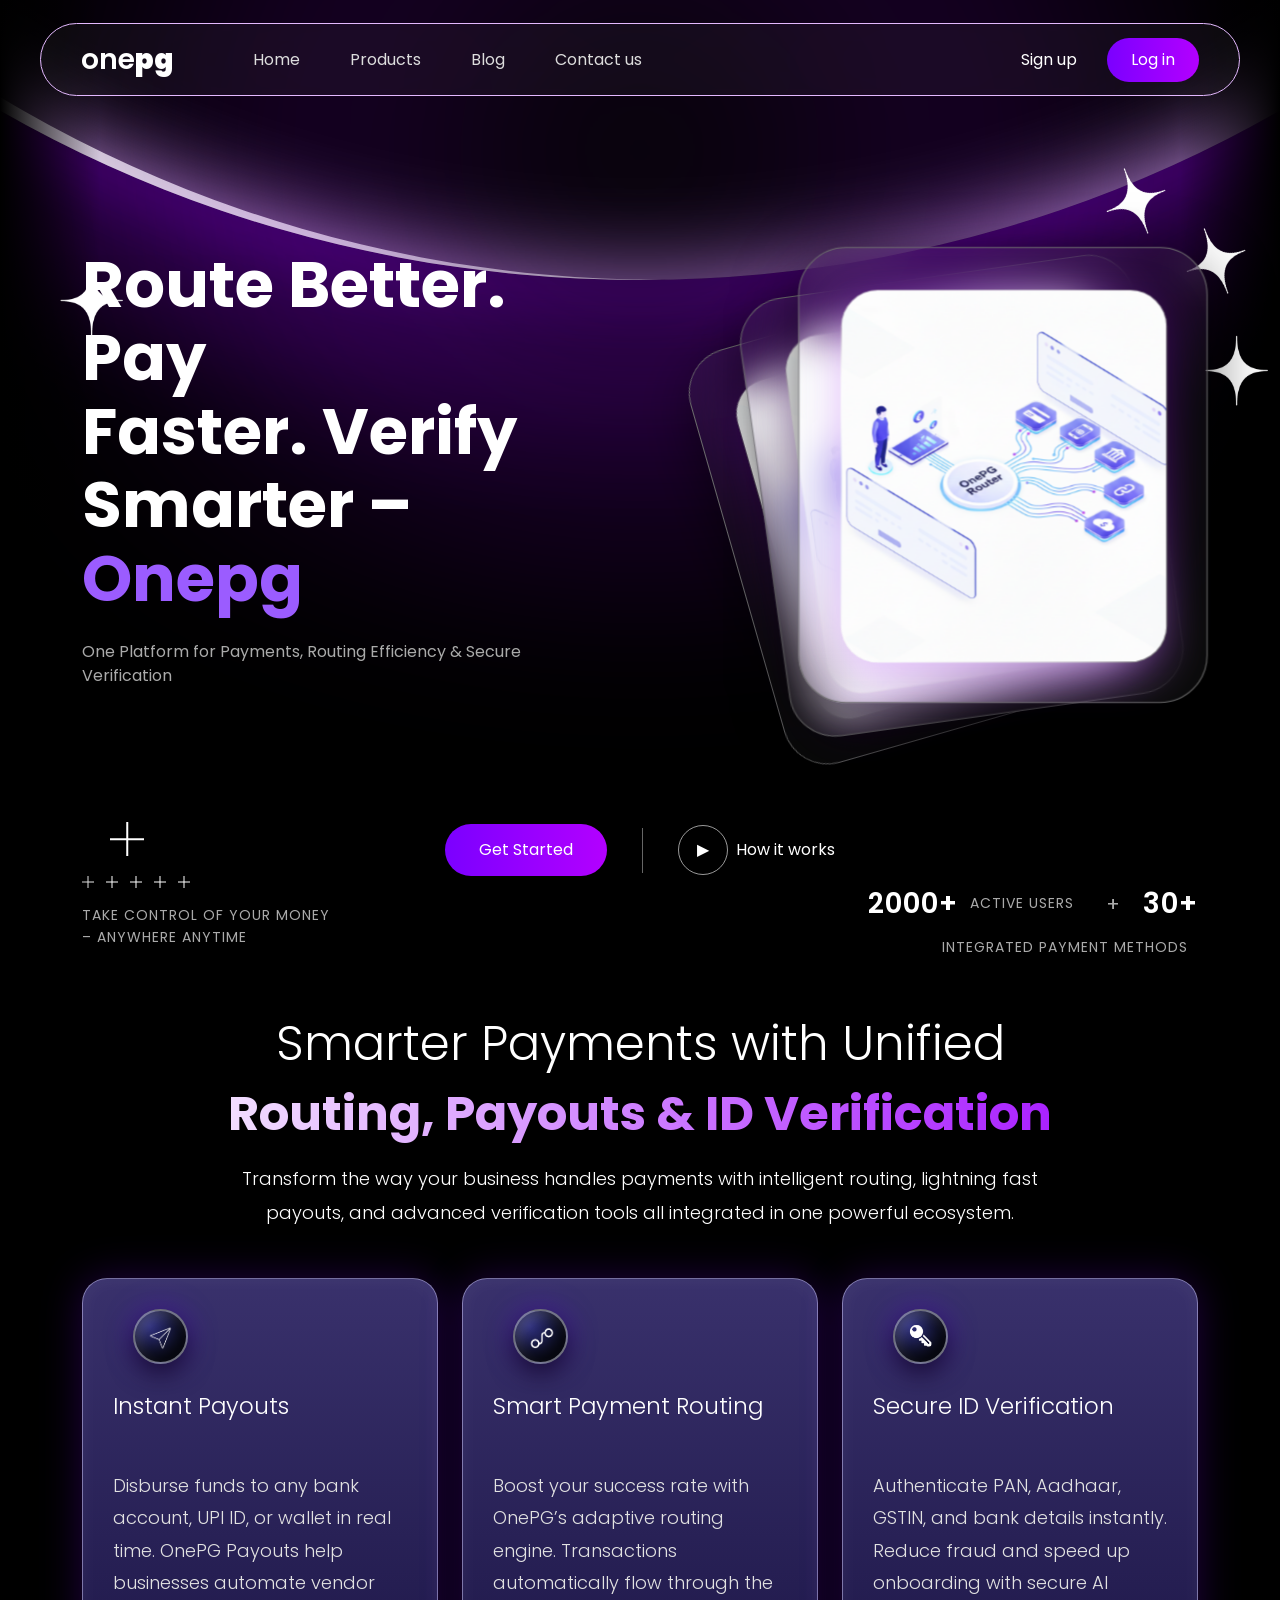
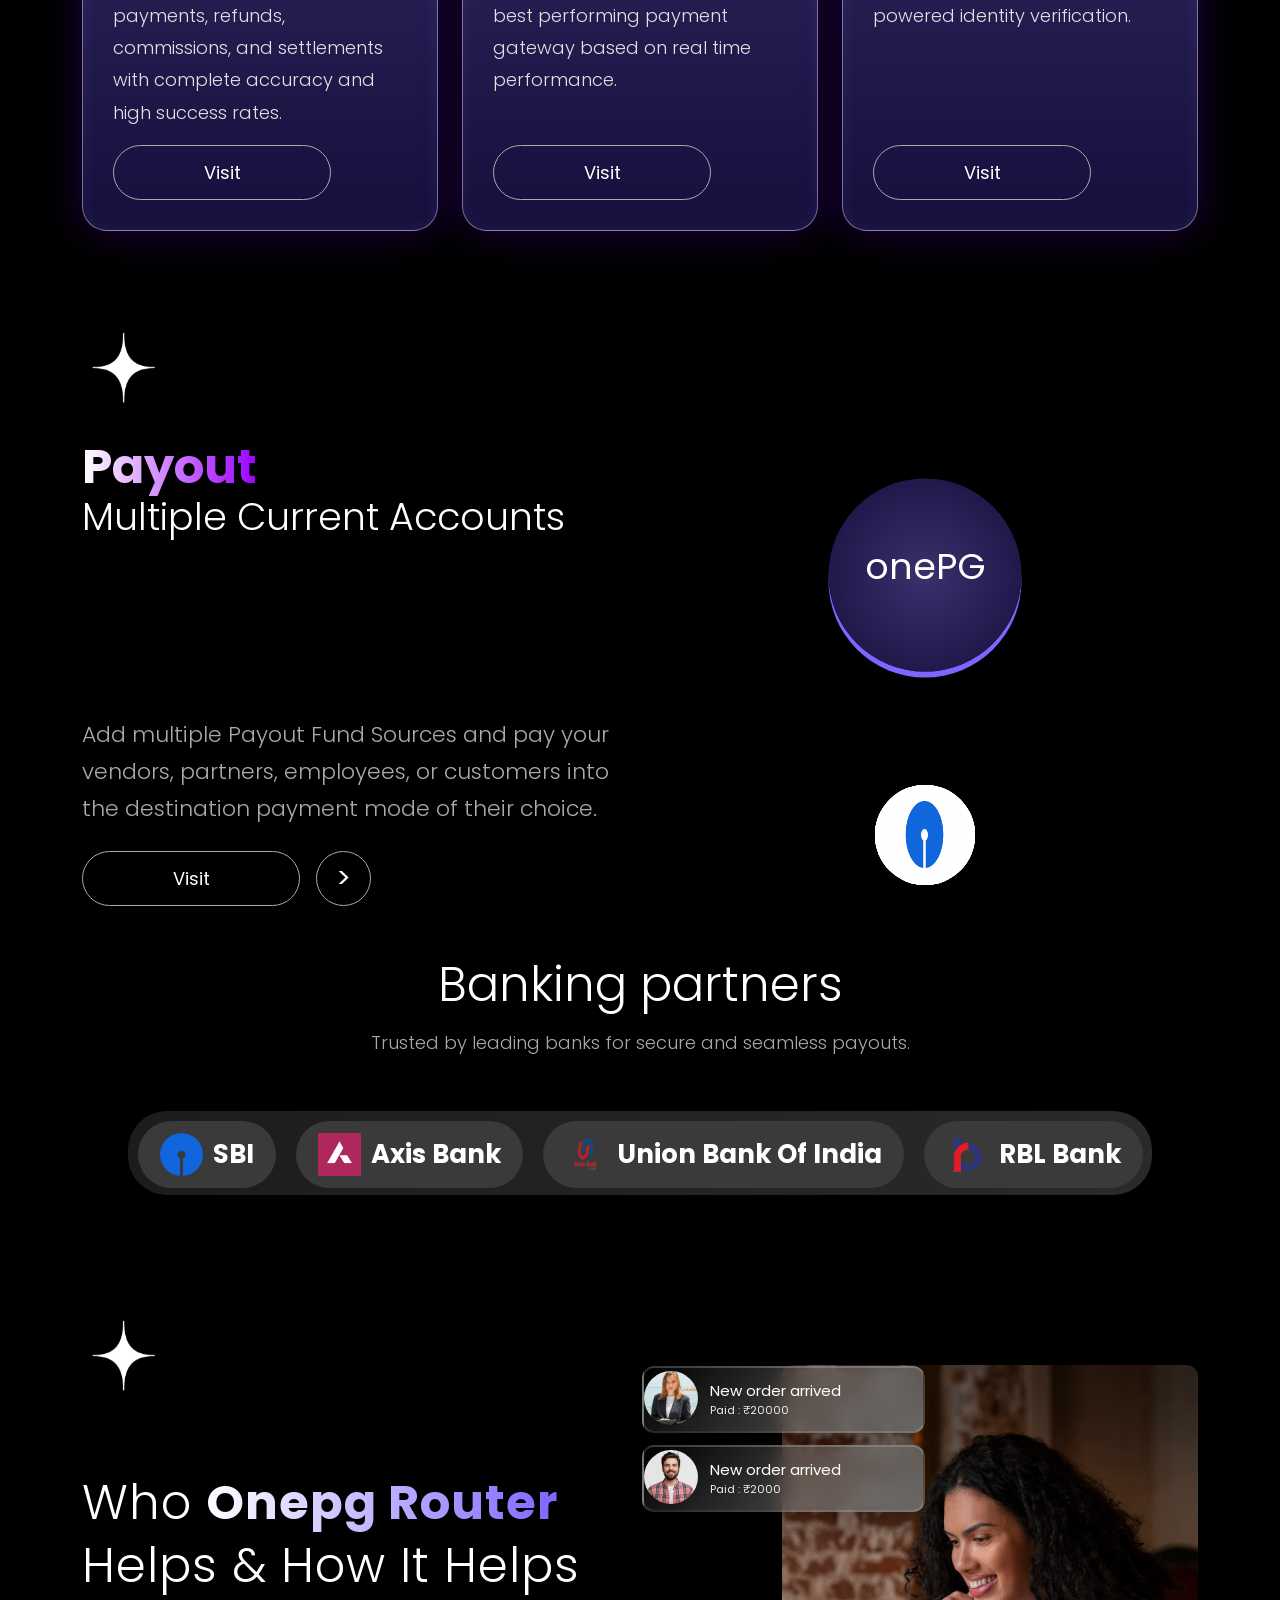
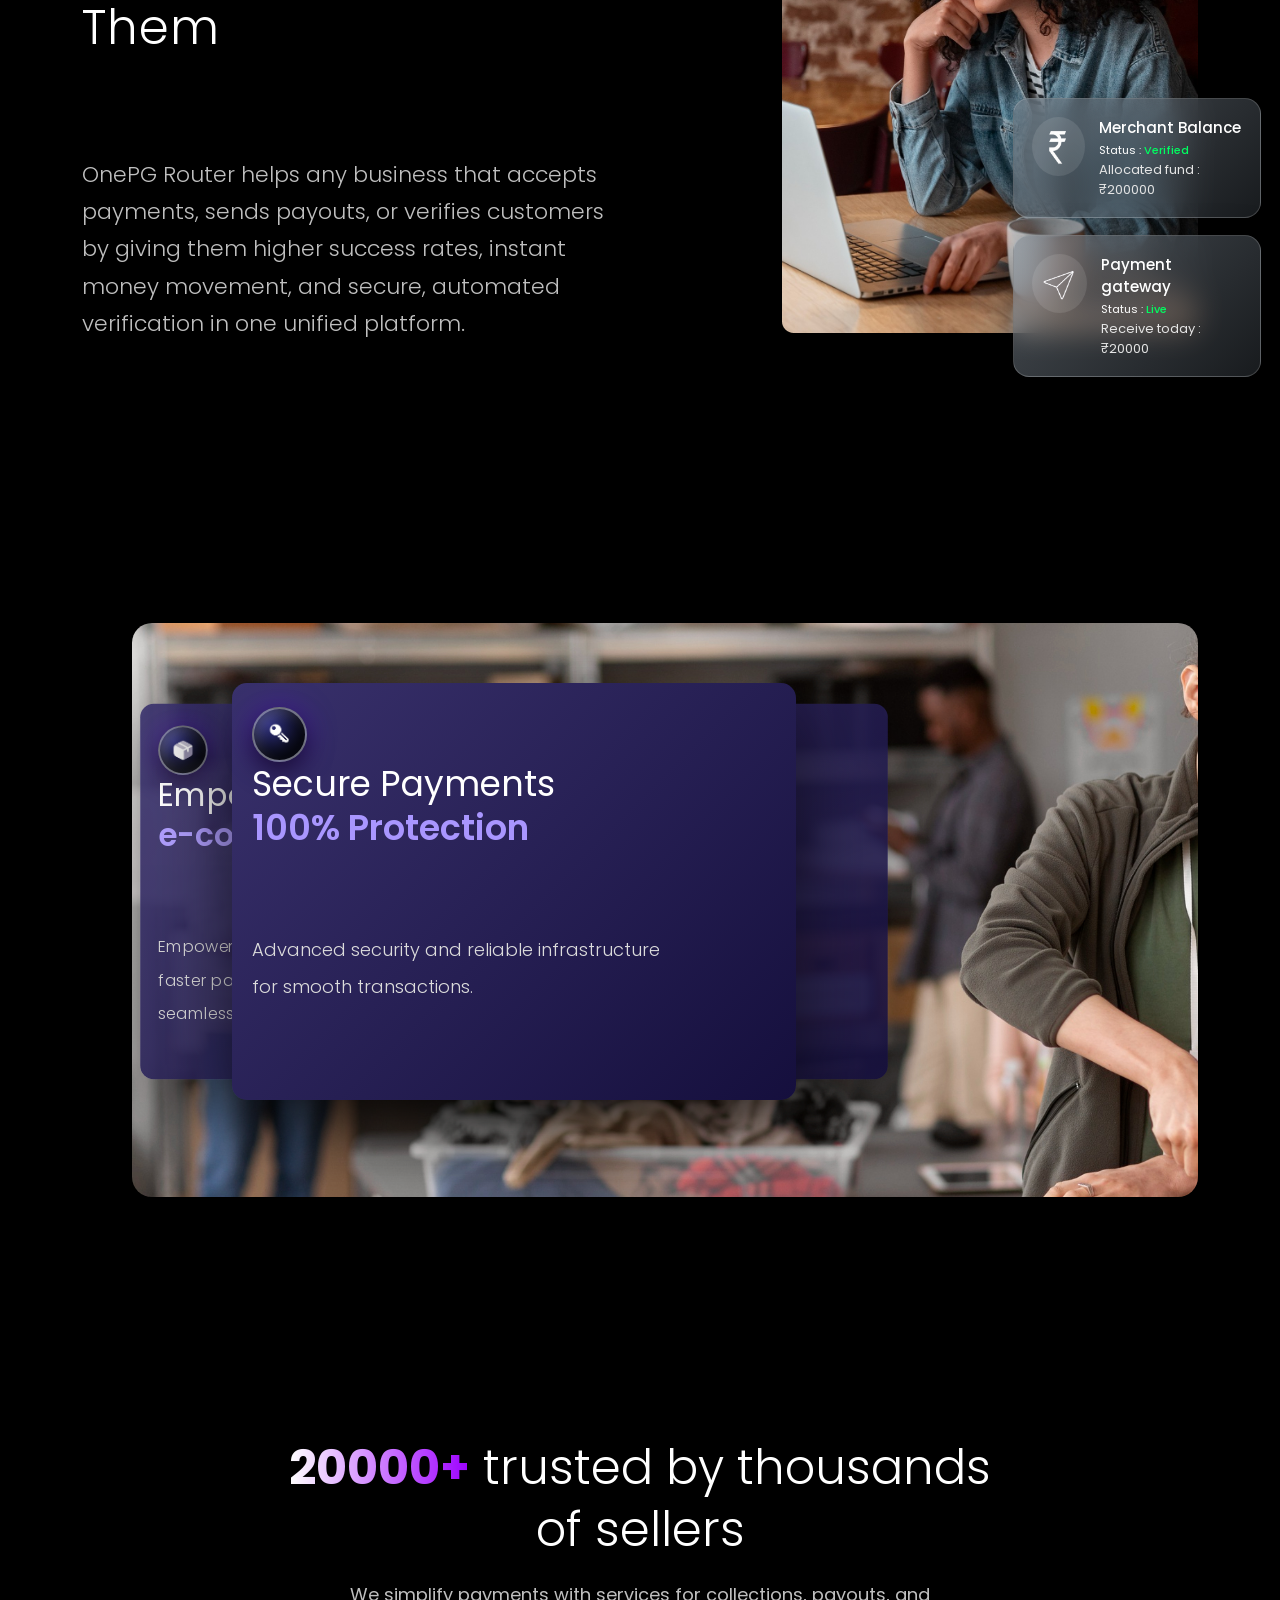
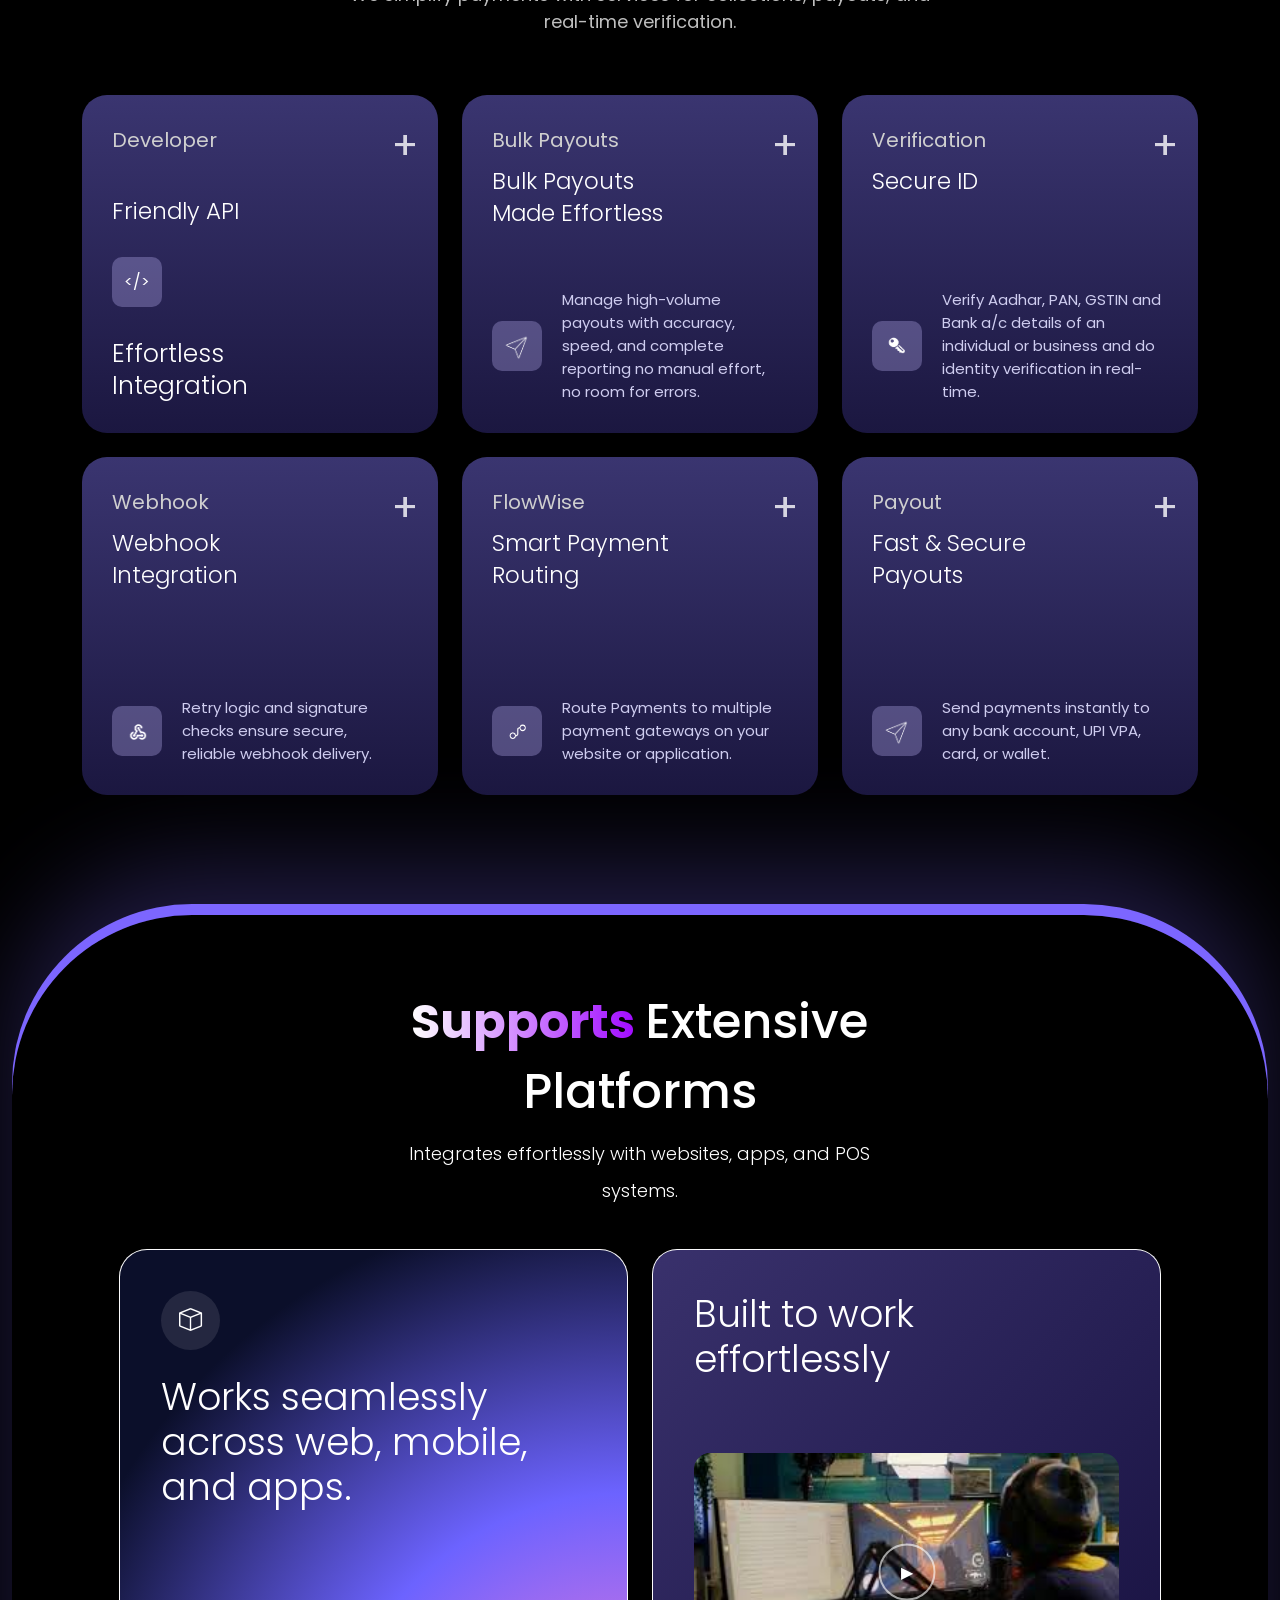
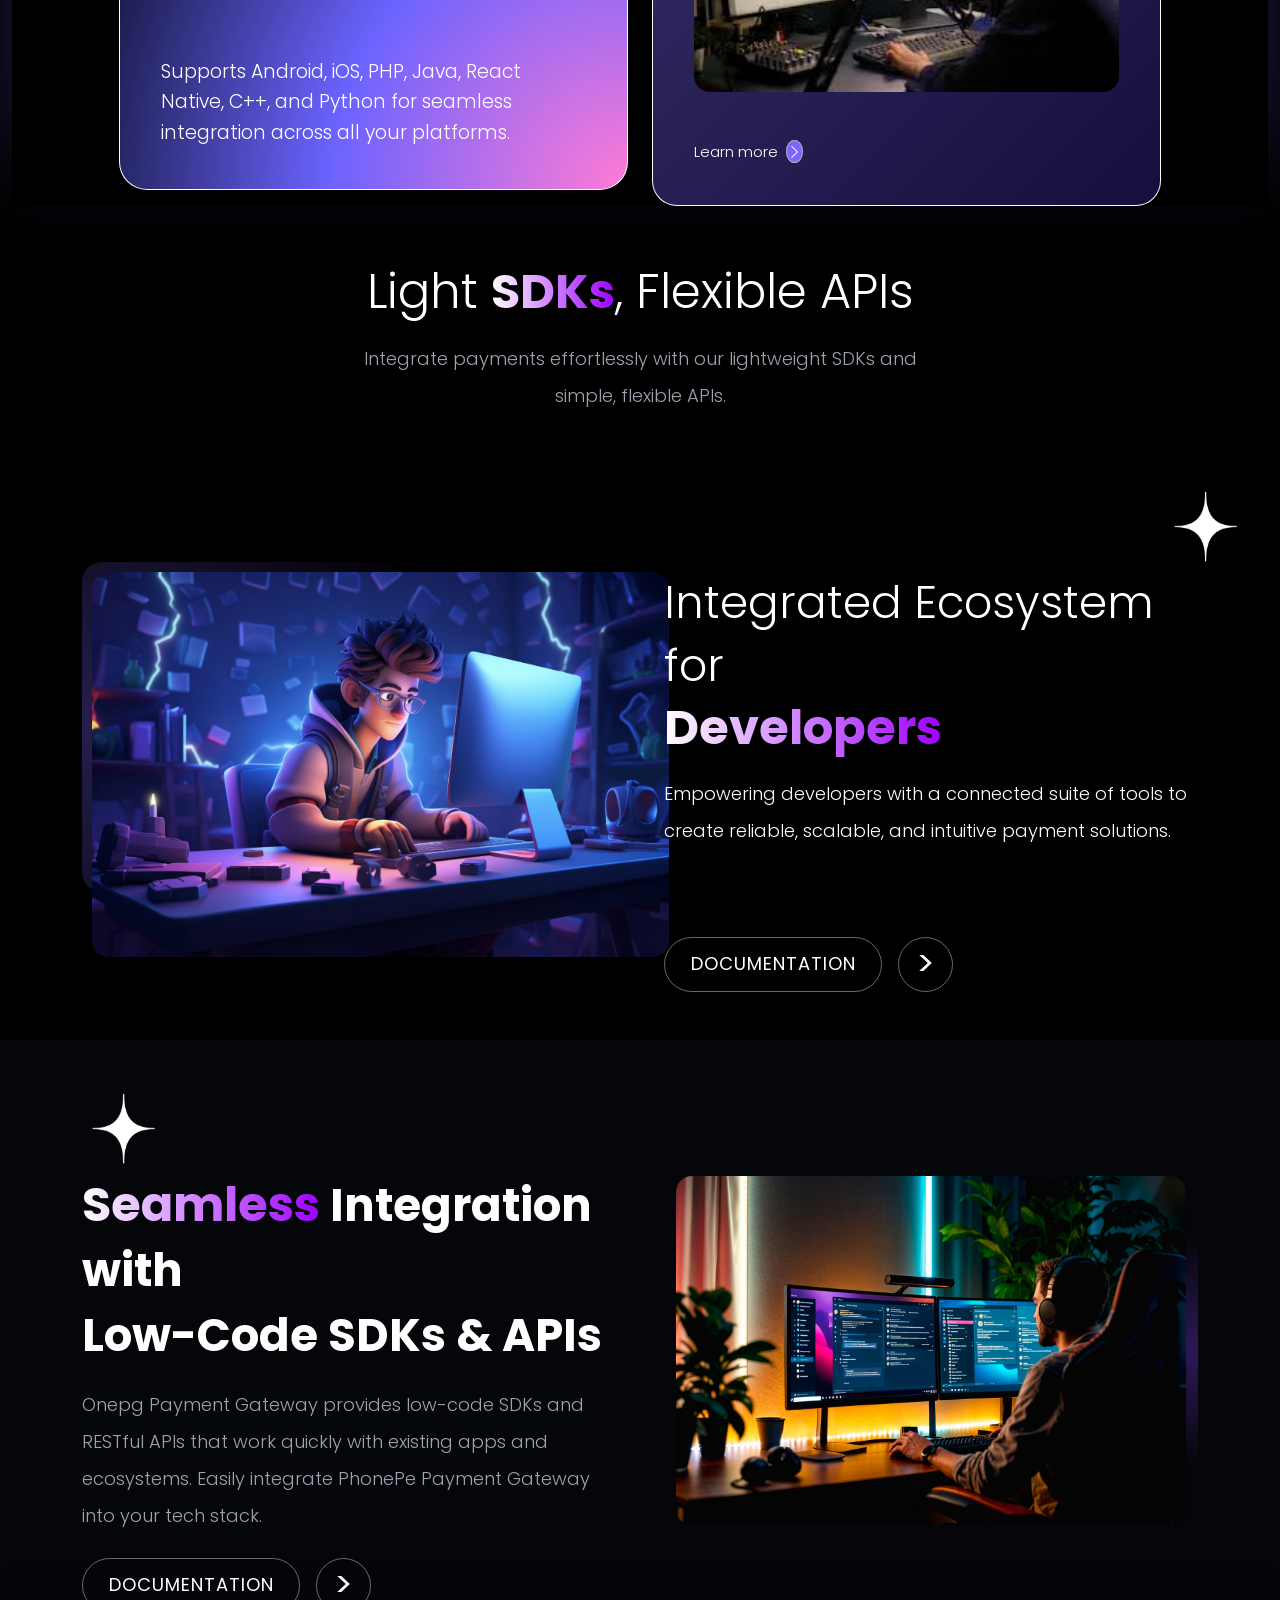
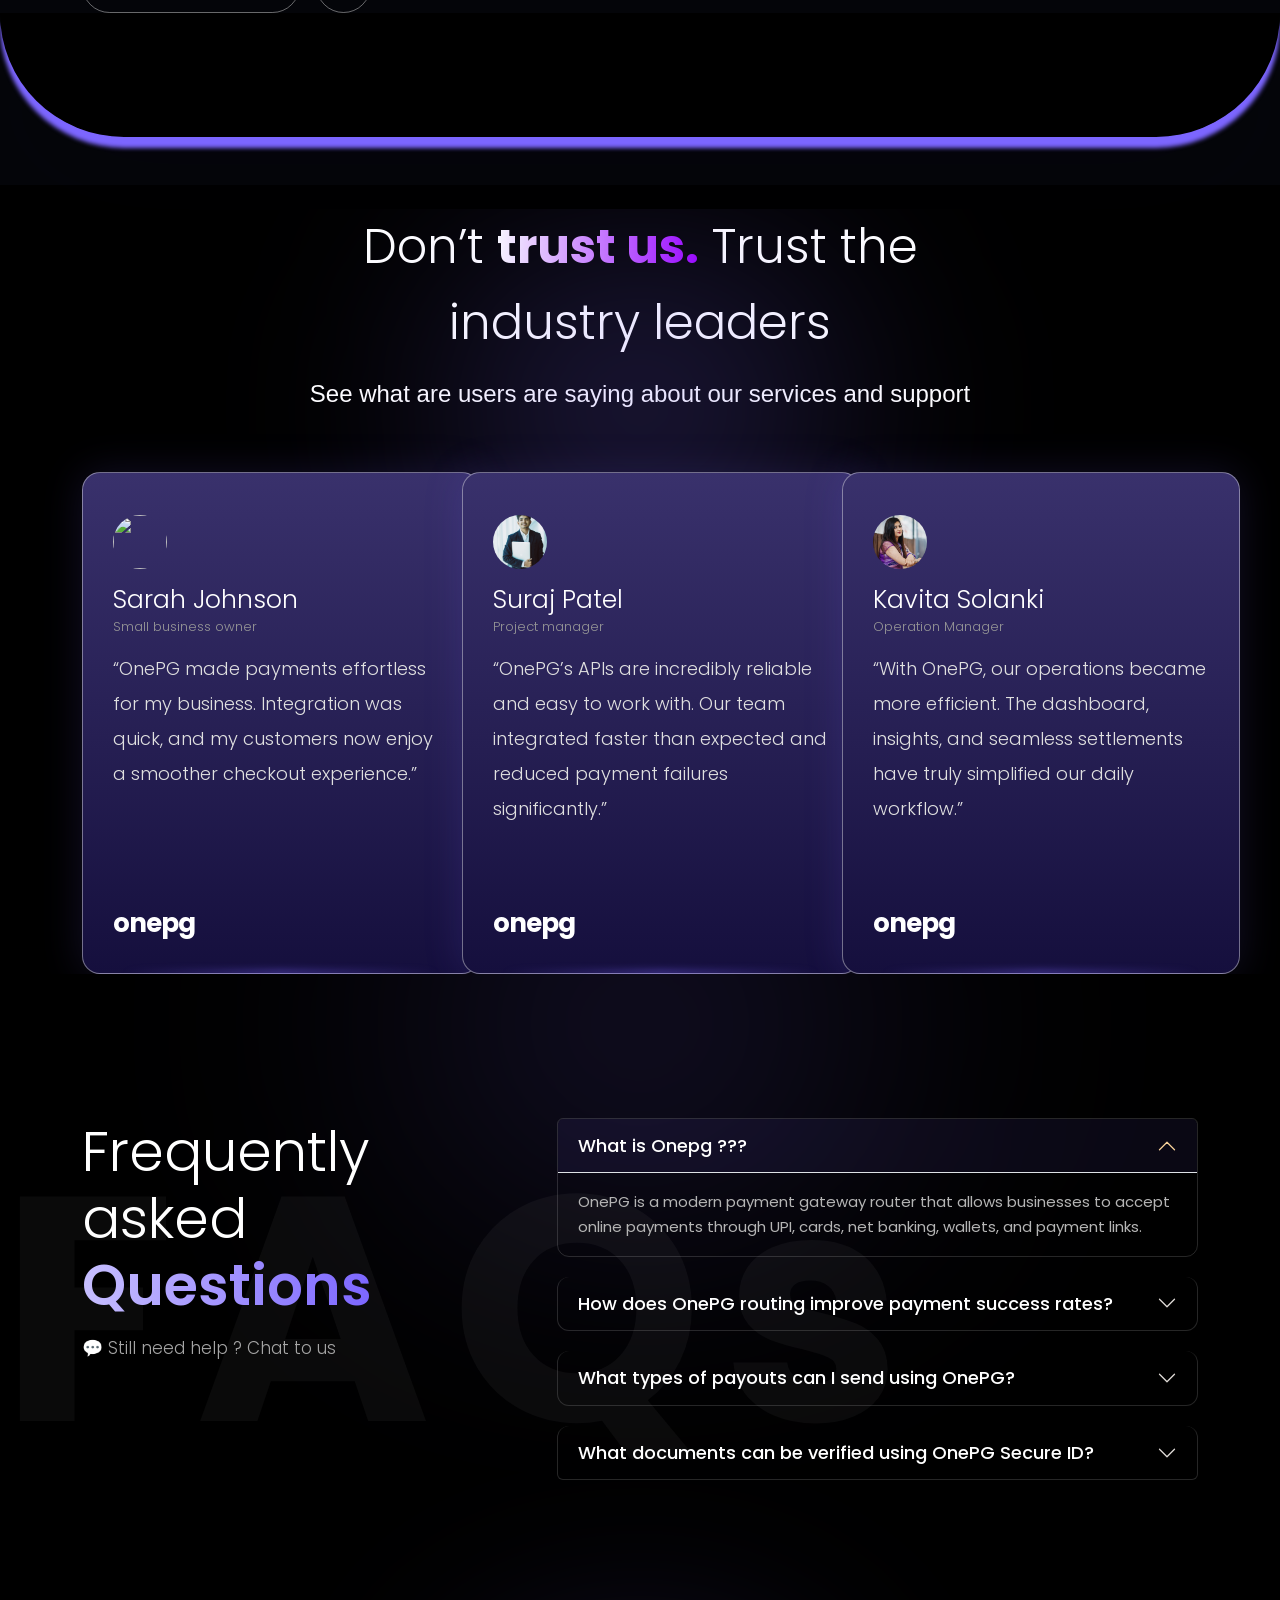
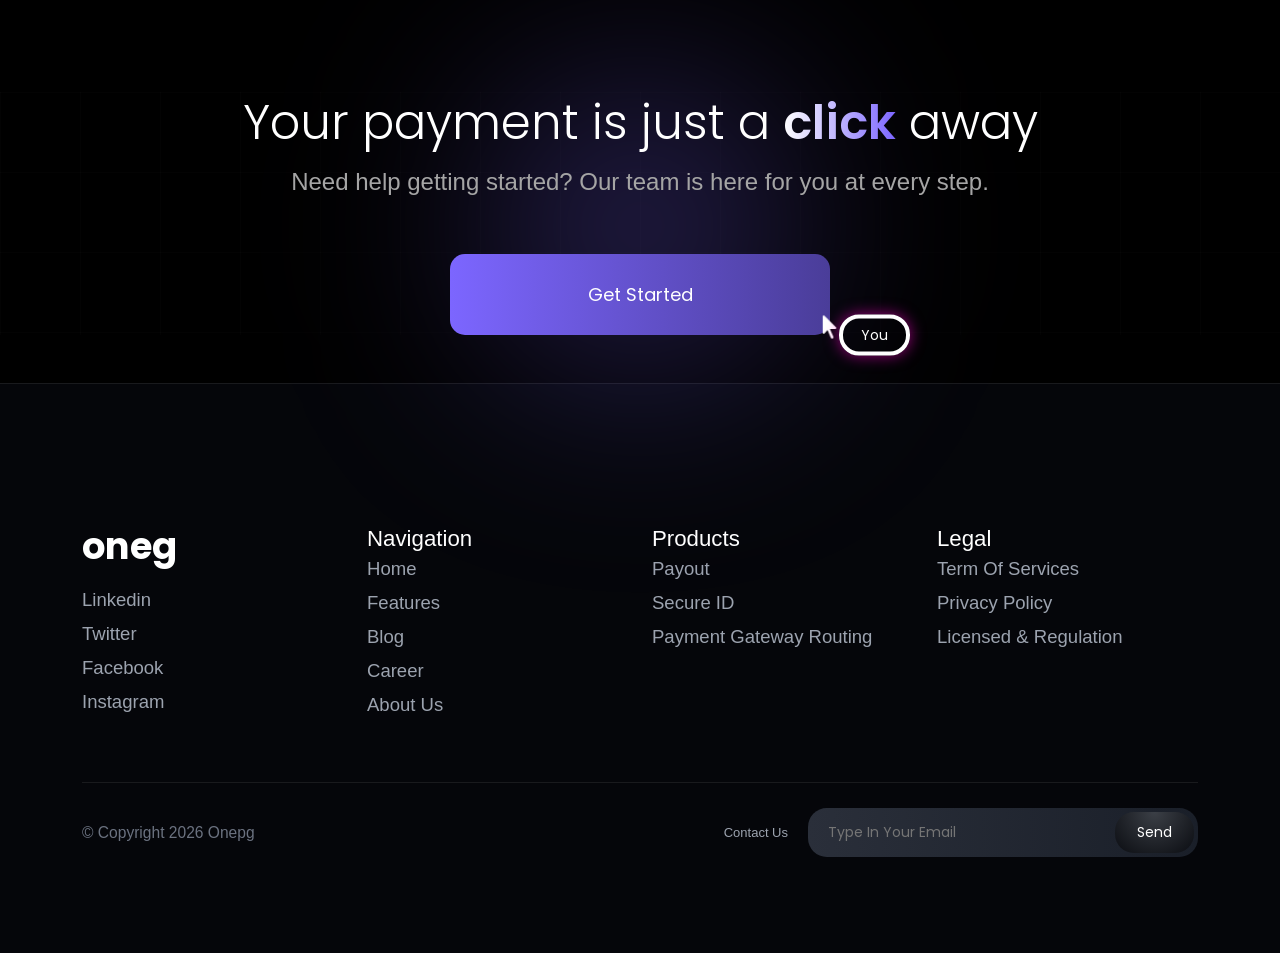
==== commit 6b7bedda: "xcxcv" ====
--- a/index.html
+++ b/index.html
@@ -68,17 +68,29 @@
                         One Platform for Payments, Routing Efficiency & Secure Verification
                     </p>
                 </div>
+                <br>
                 <div class="col-lg-6 image-col">
                     <div class="image-stack">
-
-                        <img src="hero.png" class="stack-img img1">
-                        <img src="hero.png" class="stack-img img2">
-                        <img src="hero.png" class="stack-img img3">
-
-                    </div>
-                </div>
-            </div>
-            <br>
+                
+                        <div class="stack-item">
+                            <div class="stack-frame"></div>
+                            <img src="hero.png" class="stack-img">
+                        </div>
+                
+                        <div class="stack-item">
+                            <div class="stack-frame"></div>
+                            <img src="hero.png" class="stack-img">
+                        </div>
+                
+                        <div class="stack-item">
+                            <div class="stack-frame"></div>
+                            <img src="hero.png" class="stack-img">
+                        </div>
+                
+                    </div>
+                </div>
+            </div>
+            <br> <br>
             <div class="row">
                 <div class="col-12">
                     <div class="hero-buttons">
@@ -1276,62 +1288,65 @@
     <script>
 
         const stack = document.querySelector(".image-stack");
-        let stackCards = Array.from(document.querySelectorAll(".stack-img"));
-
+        let stackCards = Array.from(document.querySelectorAll(".stack-item"));
+        
         let isDown = false;
-        startX = 0;
-        let currentX = 0;
+         let currentX = 0;
         let velocity = 0;
         let lastX = 0;
         let raf;
-
+        
         function setTransforms(x = 0) {
-
+        
             const spread = x * 0.45;
-
+        
             stackCards[0].style.transform =
                 `translate3d(${spread}px,${-spread * 0.15}px,80px)
                  rotateY(${spread * 0.12}deg)
                  rotateZ(${spread * 0.05}deg)`;
-
+        
             stackCards[1].style.transform =
                 `translate3d(${spread - 40}px,${20 - spread * 0.12}px,40px)
                  rotateY(${spread * 0.08}deg)
                  rotateZ(${spread * 0.08 - 8}deg)`;
-
+        
             stackCards[2].style.transform =
                 `translate3d(${spread - 80}px,${40 - spread * 0.12}px,0px)
                  rotateY(${spread * 0.05}deg)
                  rotateZ(${spread * 0.1 - 16}deg)`;
         }
-
+        
         function inertia() {
-
+        
             currentX += velocity;
             velocity *= 0.92;
-
+        
             setTransforms(currentX);
-
+        
             if (Math.abs(velocity) > 0.5) {
                 raf = requestAnimationFrame(inertia);
             } else {
                 snapBack();
             }
         }
-
+        
         function snapBack() {
-
+        
             currentX = 0;
             setTransforms(0);
-
+        
             setTimeout(() => {
+        
                 const first = stackCards.shift();
                 stackCards.push(first);
-
+        
                 stackCards.forEach((c, i) => c.style.zIndex = 3 - i);
+        
+                setTransforms(0);
+        
             }, 280);
         }
-
+        
         stack.addEventListener("mousedown", e => {
             isDown = true;
             startX = e.clientX;
@@ -1339,7 +1354,7 @@
             velocity = 0;
             stack.style.cursor = "grabbing";
         });
-
+        
         window.addEventListener("mouseup", () => {
             if (!isDown) return;
             isDown = false;
@@ -1347,77 +1362,79 @@
             cancelAnimationFrame(raf);
             inertia();
         });
-
+        
         window.addEventListener("mousemove", e => {
-
+        
             const rect = stack.getBoundingClientRect();
             const px = ((e.clientX - rect.left) / rect.width) * 100;
             const py = ((e.clientY - rect.top) / rect.height) * 100;
-
+        
             stack.style.setProperty("--gx", px + "%");
             stack.style.setProperty("--gy", py + "%");
-
+        
             if (!isDown) return;
-
+        
             currentX = e.clientX - startX;
             velocity = e.clientX - lastX;
             lastX = e.clientX;
-
+        
             currentX = Math.max(-220, Math.min(220, currentX));
-
+        
             setTransforms(currentX);
         });
-
+        
         stack.addEventListener("touchstart", e => {
             isDown = true;
             startX = e.touches[0].clientX;
             lastX = startX;
             velocity = 0;
         });
-
+        
         window.addEventListener("touchend", () => {
             if (!isDown) return;
             isDown = false;
             inertia();
         });
-
+        
         window.addEventListener("touchmove", e => {
             if (!isDown) return;
-
+        
             const x = e.touches[0].clientX;
-
+        
             currentX = x - startX;
             velocity = x - lastX;
             lastX = x;
-
+        
             currentX = Math.max(-220, Math.min(220, currentX));
-
+        
             setTransforms(currentX);
         });
-
+        
         stack.addEventListener("mousemove", e => {
-
+        
             const rect = stack.getBoundingClientRect();
-
+        
             const centerX = rect.width / 2;
             const centerY = rect.height / 2;
-
+        
             const mouseX = e.clientX - rect.left;
             const mouseY = e.clientY - rect.top;
-
+        
             const rotateY = (mouseX - centerX) / 20;
             const rotateX = (centerY - mouseY) / 20;
-
+        
             stack.style.transform = `rotateX(${rotateX}deg) rotateY(${rotateY}deg)`;
         });
-
+        
         stack.addEventListener("mouseleave", () => {
             stack.style.transform = "rotateX(0deg) rotateY(0deg)";
         });
-
+        
+        stackCards.forEach((c, i) => c.style.zIndex = 3 - i);
+        
         setTransforms(0);
-
-    </script>
+        
+        </script>
 
     <script>
         function toggleMenu() {
--- a/style.css
+++ b/style.css
@@ -59,19 +59,19 @@
 
 .star2 {
     rotate: -20deg;
-    top: 180px;
-    right: 180px
+    top:160px;
+    right: 100px
 }
 
 .star3 {
     rotate: -20deg;
-    top: 240px;
-    right: 80px
+    top: 220px;
+    right: 20px
 }
 
 .star4 {
     top: 330px;
-    right: 50px
+    right: 0px
 }
 
 .plus-small {
@@ -256,13 +256,42 @@
 .image-stack {
     position: relative;
     width: 308px;
-    height: 351px;
+    height: 351.5448093685609px;
     cursor: grab;
     user-select: none;
     perspective: 1400px;
-}
-
-.image-stack::before {
+    }
+    .stack-frame {
+        width: 385.9999787211418px;
+        height: 429.99997437000275px;
+        position: absolute;
+        inset: -40px;
+        border-radius: 35px;
+        border: 1px solid #6D6D6D;
+    
+        background: rgba(255, 255, 255, 0.04);
+        backdrop-filter: blur(20px);
+    
+        box-shadow:
+            0 25px 80px rgba(0, 0, 0, 0.7),
+            inset 0 1px 1px rgba(255, 255, 255, 0.25);
+    
+        z-index: 1;
+        pointer-events: none;
+    }
+    .stack-item {
+        position: absolute;
+        inset: 0;
+        transform-style: preserve-3d;
+        transition: transform .35s cubic-bezier(.2,.8,.2,1);
+
+    }
+    .stack-img {
+        position: absolute;
+        inset: 0;
+        z-index: 2;
+    }
+    .image-stack::before {
     content: "";
     position: absolute;
     inset: -40px;
@@ -271,20 +300,19 @@
     opacity: .7;
     z-index: 0;
     transition: .2s;
-}
-
-.stack-frame {
+    }
+    
+    .stack-frame {
     position: absolute;
     inset: -40px;
     border-radius: 45px;
     padding: 20px;
-    background: linear-gradient(180deg, #3b0b6d, #0b021a);
     border: 1px solid #6D6D6D;
     box-shadow: 0 20px 60px rgba(0, 0, 0, 0.6);
     z-index: 0;
-}
-
-.stack-img {
+    }
+    
+    .stack-img {
     position: absolute;
     width: 100%;
     height: 100%;
@@ -299,38 +327,40 @@
     backdrop-filter: blur(12px);
     border: 1px solid rgba(255, 255, 255, 0.25);
     box-shadow:
-        0 10px 40px rgba(157, 0, 255, 0.25),
-        inset 0 1px 1px rgba(255, 255, 255, 0.4);
+    0 10px 40px rgba(157, 0, 255, 0.25),
+    inset 0 1px 1px rgba(255, 255, 255, 0.4);
     z-index: 2;
-}
-
-.stack-img::before {
+    }
+    
+    .stack-img::before {
     content: "";
     position: absolute;
     inset: 0;
     border-radius: 35px;
     background: linear-gradient(120deg,
-            rgba(255, 255, 255, 0.35) 0%,
-            rgba(255, 255, 255, 0.08) 40%,
-            rgba(255, 255, 255, 0.02) 60%,
-            transparent 100%);
+    rgba(255, 255, 255, 0.35) 0%,
+    rgba(255, 255, 255, 0.08) 40%,
+    rgba(255, 255, 255, 0.02) 60%,
+    transparent 100%);
     pointer-events: none;
-}
-
-.img1 {
+    }
+    
+    .img1 {
     z-index: 3
-}
-
-.img2 {
+    }
+    
+    .img2 {
     z-index: 2
-}
-
-.img3 {
+    }
+    
+    .img3 {
     z-index: 1
-}
-
-
+    }
 @media(max-width:991px) {
+    .stack-frame {
+        width: 270.9999787211418px;
+        height: 270.99997437000275px;
+    }
 
     .nav-center,
     .nav-right {
@@ -368,15 +398,14 @@
     }
 
     .image-stack {
-        width: 200px;
-        height: 250px;
-    }
-
+        width: 190px;
+        height: 200px;
+    }
     .star {
-        width: 85px;
+         width:85px;
         height: 85px;
-    }
-
+     }
+    
 
     .star-1 {
         top: 165px;
@@ -384,24 +413,28 @@
     }
 
     .star2 {
-        top: 400px;
-        right: 260px
+        top: 420px;
+        right: 200px
     }
 
     .star3 {
-        top: 450px;
-        right: 200px
+        top: 520px;
+        right: 150px
     }
 
     .star4 {
-        top: 520px;
-        right: 180px
+        top: 600px;
+        right: 160px
     }
 
 
 }
 
 @media(max-width:576px) {
+    .stack-frame {
+        width: 220.9999787211418px;
+        height: 270.99997437000275px;
+    }
 
     .hero-content {
         margin-top: 70px
@@ -414,7 +447,7 @@
     .image-stack {
         width: 150px;
         height: 200px;
-        margin-left: 50px;
+        margin-left: 90px !important;
     }
 
     .hero-buttons {
@@ -436,7 +469,7 @@
         left: 10px
     }
 
-    .star2 {
+    /* .star2 {
         top: 380px;
         right: 65px
     }
@@ -449,7 +482,7 @@
     .star4 {
         top: px;
         right: -1px
-    }
+    } */
 
     .divider-vertical {
         display: none
@@ -636,9 +669,9 @@
     align-items: center;
     justify-content: center;
     box-shadow:
-        inset -8px -10px 18px rgba(0, 0, 0, 0.6),
-        inset 6px 6px 12px rgba(255, 255, 255, 0.15),
-        0 10px 25px rgba(0, 0, 0, 0.6),
+        inset -8px -10px 18px rgba(0,0,0,0.6),
+        inset 6px 6px 12px rgba(255,255,255,0.15),
+        0 10px 25px rgba(0,0,0,0.6),
         0 0 30px rgba(98, 0, 255, 0.4);
 }
 
@@ -660,7 +693,6 @@
     color: white;
     transition: .3s;
 }
-
 .visit-btn1 {
     width: 218px;
     height: 55px;
@@ -744,7 +776,6 @@
     .visit-btn {
         margin: 25px auto 0;
     }
-
     .visit-btn1 {
         margin: 25px auto 0;
     }
@@ -797,7 +828,7 @@
         line-height: 1.6;
     }
 
-
+     
     .visit-btn {
         height: 48px;
         font-size: 13px;
@@ -831,14 +862,13 @@
         font-size: 13px;
         margin-left: 40px !important;
     }
-
     .visit-btn1 {
         width: 160px;
         height: 44px;
         font-size: 13px;
         margin-left: 40px !important;
     }
-
+ 
 }
 
 .payout-section {
@@ -850,7 +880,7 @@
 .star-payout {
     width: 85px;
     height: 85px;
-
+    
 }
 
 .payout-title {
@@ -1315,7 +1345,7 @@
     display: flex;
     align-items: center;
     gap: 12px;
-    border-radius: 12px;
+     border-radius: 12px;
     color: #fff;
     width: 283px;
     height: 67px;
@@ -1390,13 +1420,11 @@
     font-weight: 600;
     font-size: 25px;
 }
-
-.icon-image {
+.icon-image{
     width: 40.208333015441895px;
     height: 40.25px;
 }
-
-.icon-image2 {
+.icon-image2{
     width: 40.208333015441895px;
     height: 40.25px;
 }
@@ -1782,7 +1810,7 @@
 
 .features-card {
     position: relative;
-    background: linear-gradient(180deg, #3a3570, #1b1740);
+    background: linear-gradient(180deg,#3a3570,#1b1740);
     padding: 30px;
     border-radius: 25px;
     color: white;
@@ -1842,7 +1870,7 @@
     max-width: 220px;
 }
 
-.card-bottom-title {
+.card-bottom-title{
     font-size: 25px;
     line-height: 32.9px;
     font-weight: 300;
@@ -1902,7 +1930,6 @@
         align-items: center;
     }
 }
-
 .testimonial-section {
     /* padding: 120px 0; */
     position: relative;
@@ -2131,7 +2158,7 @@
 }
 
 .custom-support {
-
+    
     border-radius: 180px 184px 0 0;
     box-shadow:
         0 -11px #7C66FF,
@@ -2426,12 +2453,11 @@
             transparent 60%);
 }
 
-.eco-star {
+.eco-star{
     width: 85px;
     height: 85px;
-    margin-left: 500px;
-}
-
+    margin-left:500px;
+}
 .ecosystem-title {
     font-family: 'Poppins', sans-serif;
     color: #FFFFFF;
@@ -2493,12 +2519,12 @@
 }
 
 
-.ecosystems-star {
+ .ecosystems-star {
     width: 85px;
     height: 85px;
     margin-left: 500px !important;
-
-}
+     
+ }
 
 
 @media (max-width: 768px) {
@@ -2515,10 +2541,10 @@
         display: none;
     }
 
-    .eco-star {
+    .eco-star{
         width: 85px;
         height: 85px;
-        margin-left: 0px;
+        margin-left:0px ;
     }
 
 }
@@ -2535,8 +2561,7 @@
                 #7C66FF4D,
                 transparent 60%);
     }
-
-    /* 
+/* 
     .ecosystem-star {
         width: 50px;
         height: 50px;
@@ -2594,16 +2619,15 @@
     line-height: 37.01px;
     letter-spacing: 0px;
 }
-
 .glow-rectangle {
     display: block;
-    height: 124px;
+        height: 124px;
     background: #000000;
 
-    border-radius: 0 0 184px 184px;
-
-
-
+     border-radius:  0 0 184px 184px;
+   
+
+     
     box-shadow:
         0px 11px 4px #7C66FF,
         0px 51px 100px rgba(1, 0, 10, 0.25);
@@ -2683,12 +2707,11 @@
     }
 
 }
-
 @media (max-width: 480px) {
 
     .glow-rectangle {
-        border-radius: 0 0 50px 50px;
-
+        border-radius:  0 0 50px 50px ;
+        
     }
 
 }
@@ -2938,8 +2961,8 @@
 }
 
 .cta-btn {
-    width: 380px;
-    height: 81px;
+width: 380px;
+height: 81px;
 
     border-radius: 15px;
     border: none;
@@ -2970,7 +2993,7 @@
     transform: translateY(-50%);
     width: 28.695197780007618px;
     height: 28.972283926325815px;
-}
+ }
 
 
 @media (max-width: 991px) {
@@ -2979,8 +3002,8 @@
         font-size: 36px;
     }
 
-
-
+    
+    
 
     .you-badge {
         right: -60px;
@@ -2989,7 +3012,6 @@
     .cursor {
         right: 0;
     }
-
     .you-badge {
         position: absolute;
         top: 110px;
@@ -3001,14 +3023,14 @@
         border: 4px solid #FFFFFF;
         box-shadow: 0 0 15px rgba(255, 0, 204, 0.6);
     }
-
-    .cursor {
-        position: absolute;
-        top: 80px;
-        transform: translateY(-50%);
-        width: 24.695197780007618px;
-        height: 24.972283926325815px;
-    }
+    
+.cursor {
+    position: absolute;
+    top: 80px;
+    transform: translateY(-50%);
+    width: 24.695197780007618px;
+    height: 24.972283926325815px;
+ }
 }
 
 @media (max-width: 576px) {
@@ -3030,13 +3052,11 @@
         right: -50px;
         font-size: 12px;
     }
-
     .cta-btn {
         width: 200px;
         height: 60px;
-    }
-
-    .you-badge {
+     }
+     .you-badge {
         position: absolute;
         right: -0.1px;
         top: 100px;
@@ -3048,23 +3068,22 @@
         border: 4px solid #FFFFFF;
         box-shadow: 0 0 15px rgba(255, 0, 204, 0.6);
     }
-
-    .cursor {
-        position: absolute;
-        left: 60%;
-        top: 70px;
-        transform: translateY(-50%);
-        width: 24.695197780007618px;
-        height: 24.972283926325815px;
-    }
-
-}
-
+    
+.cursor {
+    position: absolute;
+    left: 60%;
+    top: 70px;
+    transform: translateY(-50%);
+    width: 24.695197780007618px;
+    height: 24.972283926325815px;
+ }
+
+}
 .footer-section {
     background: #05060a;
     color: #cbd5e1;
     font-family: 'Poppins', sans-serif;
-    border-top: 1px solid rgba(255, 255, 255, 0.08);
+    border-top: 1px solid rgba(255,255,255,0.08);
 }
 
 .footer-logo {
@@ -3073,7 +3092,7 @@
     font-weight: 600;
 }
 
-.footer-logo {
+.footer-logo  {
     font-family: 'Poppins', sans-serif;
 
     font-weight: 700;
@@ -3088,7 +3107,7 @@
 
     font-weight: 300;
     font-style: ExtraBold;
-    font-size: 22.25px;
+    font-size: 22.25px ;
     line-height: 100%;
     color: white;
 }
@@ -3117,7 +3136,7 @@
 }
 
 .footer-bottom {
-    border-top: 1px solid rgba(255, 255, 255, 0.08);
+    border-top: 1px solid rgba(255,255,255,0.08);
     padding-top: 25px;
     color: #6b7280;
     font-size: 13px;
@@ -3176,16 +3195,14 @@
 .email-box button:hover {
     opacity: 0.85;
 }
-
-.copyright {
+.copyright{
     font-family: 'Rubik', sans-serif;
-    font-weight: 300;
-    font-style: Light;
-    font-size: 15.58px;
-    line-height: 100%;
-
-}
-
+font-weight: 300;
+font-style: Light;
+font-size: 15.58px;
+line-height: 100%;
+
+}
 @media (max-width: 1199px) {
 
     .email-box {
@@ -3211,8 +3228,7 @@
         width: 100%;
         min-width: auto;
     }
-
-    .ro-star {
+    .ro-star{
         width: 85px;
         height: 85px;
         margin-right: 550px;
@@ -3251,15 +3267,14 @@
     }
 
 }
-
-.api-star {
+.api-star{
     width: 85px;
     height: 85px;
-
-}
-
-
-.ro-star {
+    
+}
+
+
+.ro-star{
     width: 85px;
     height: 85px;
 }
